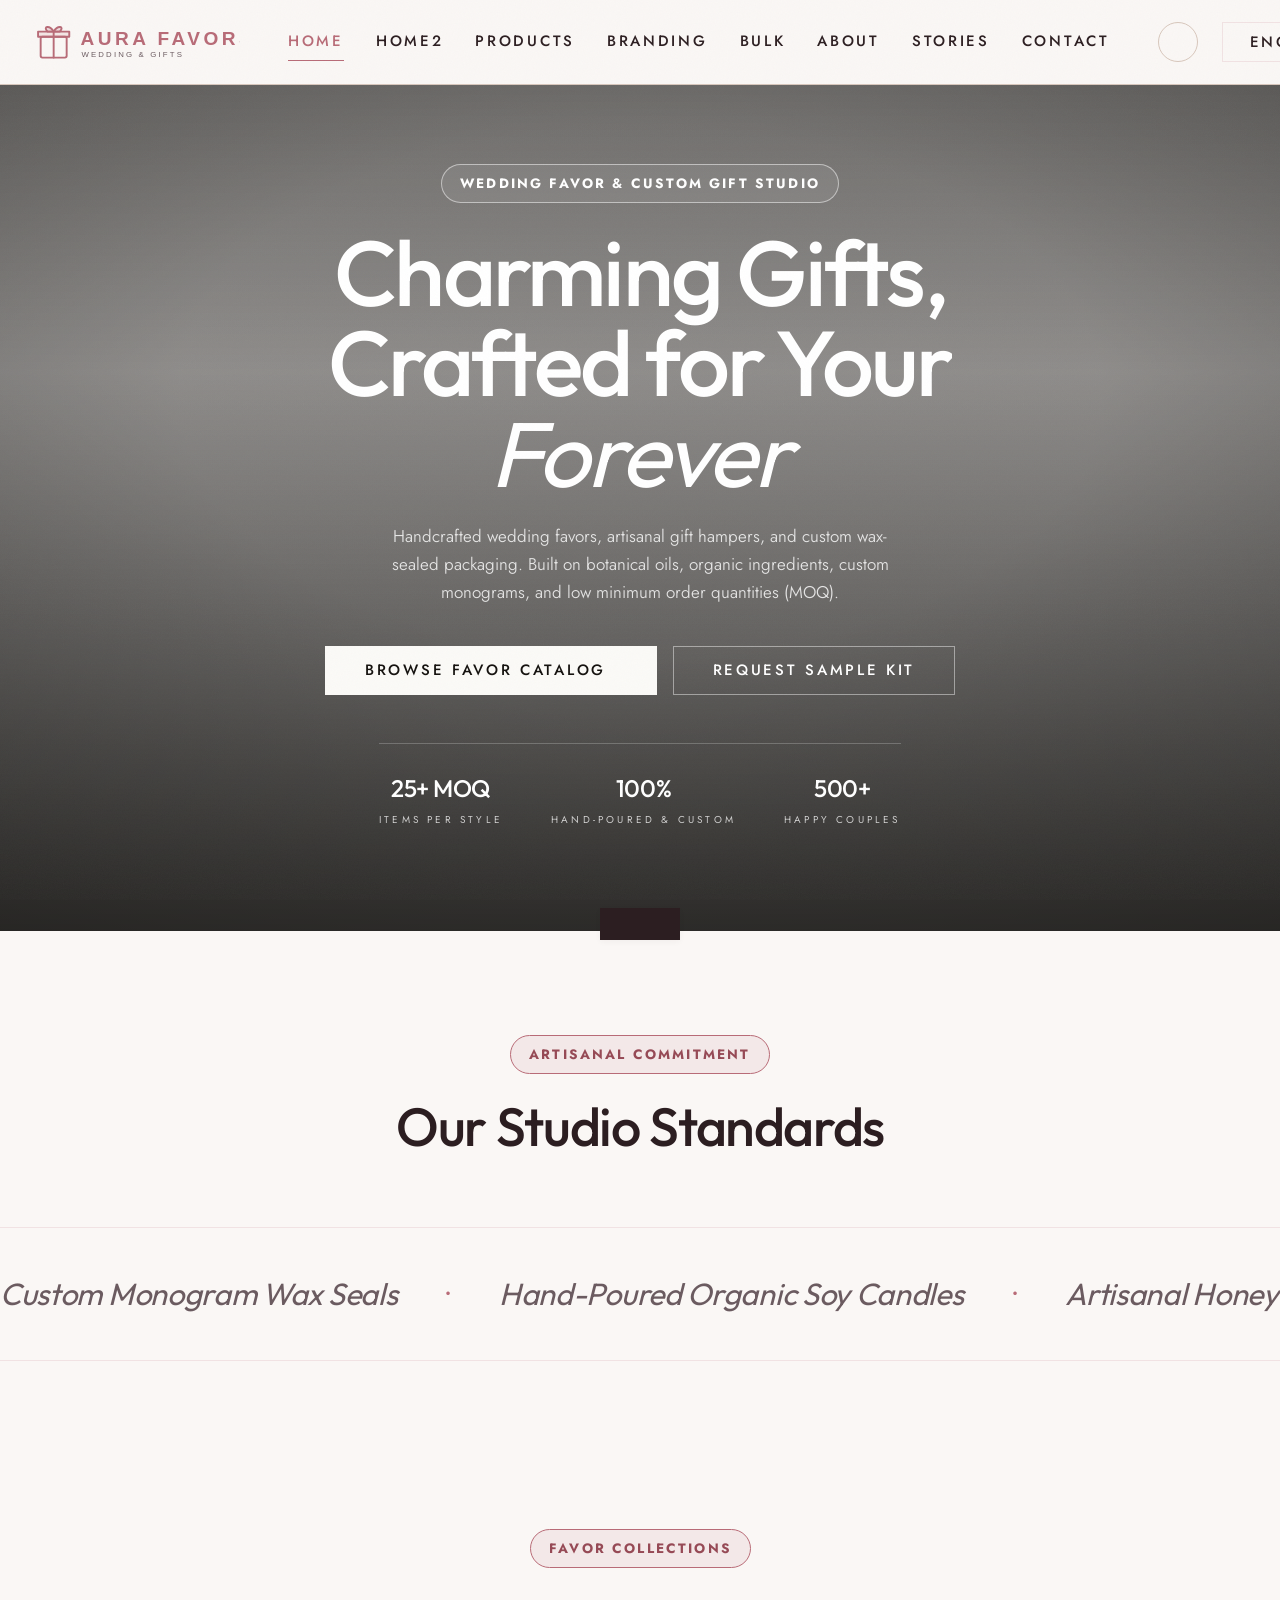
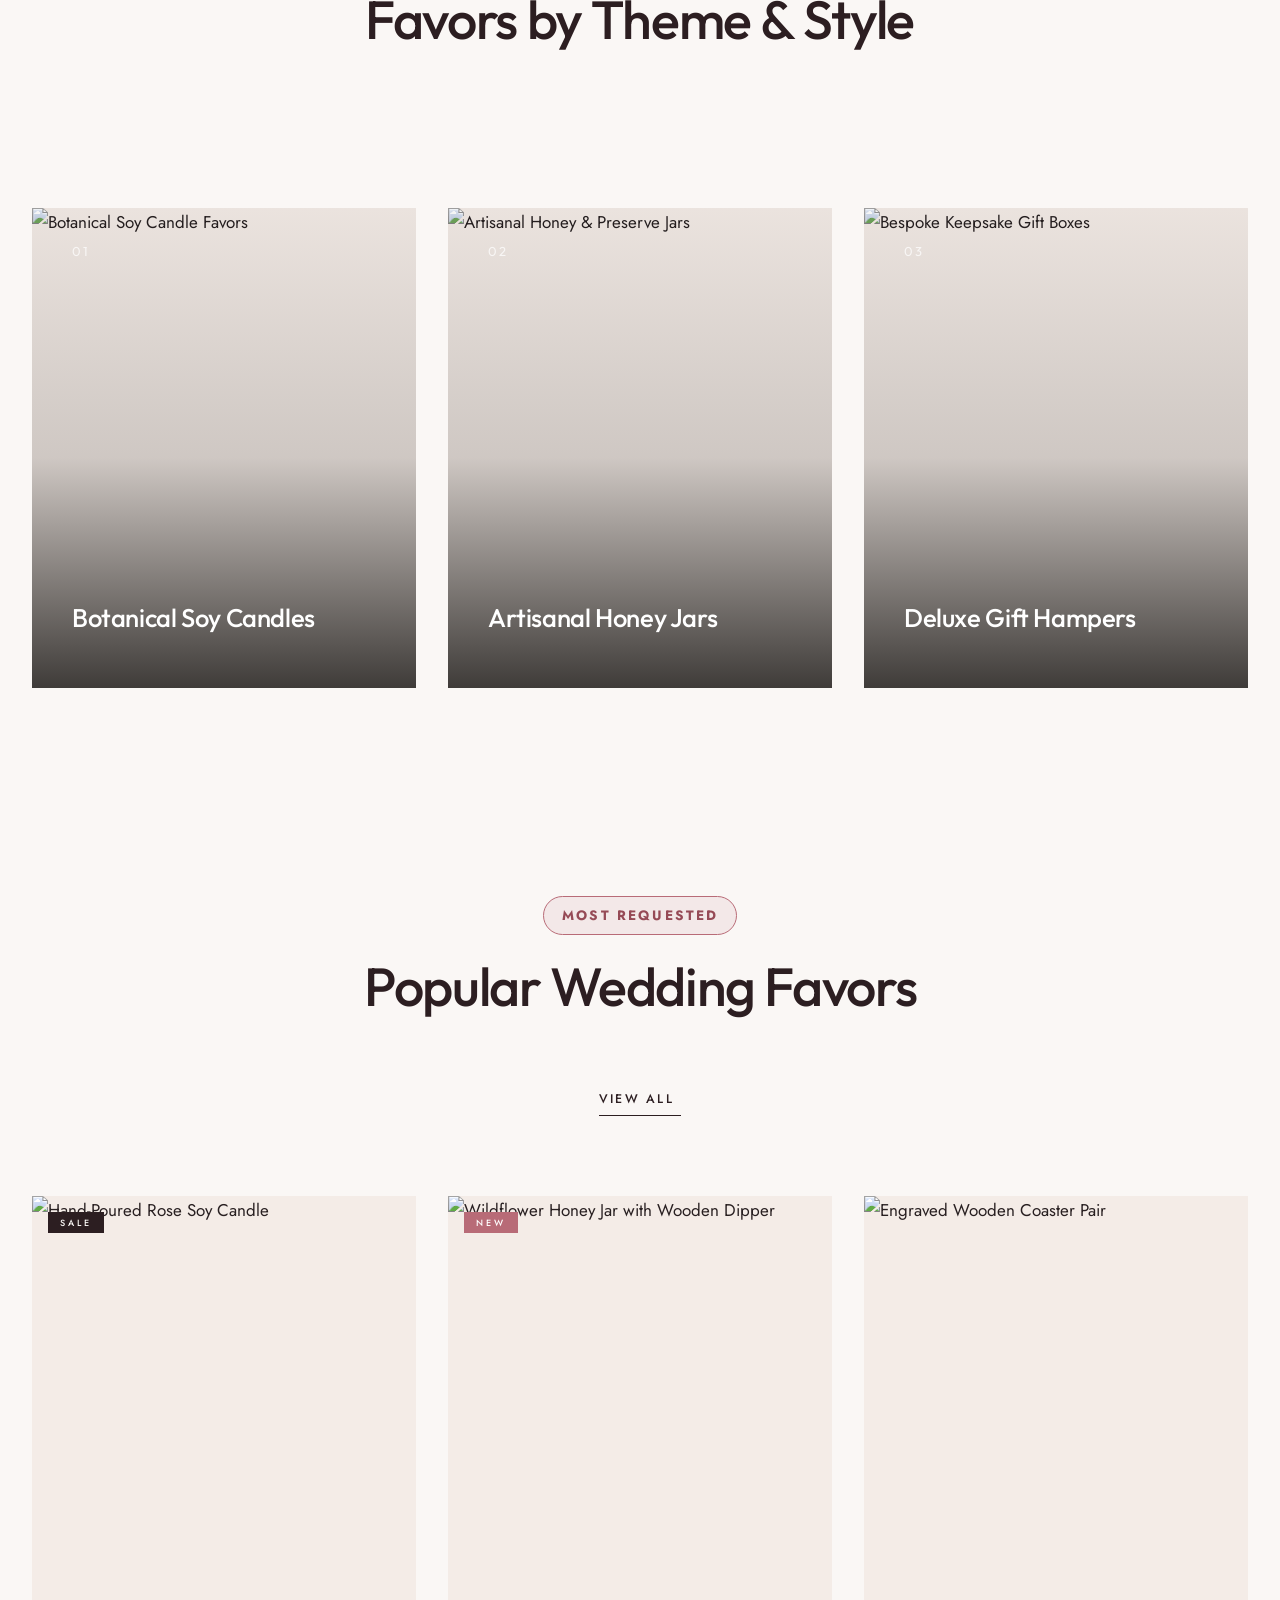
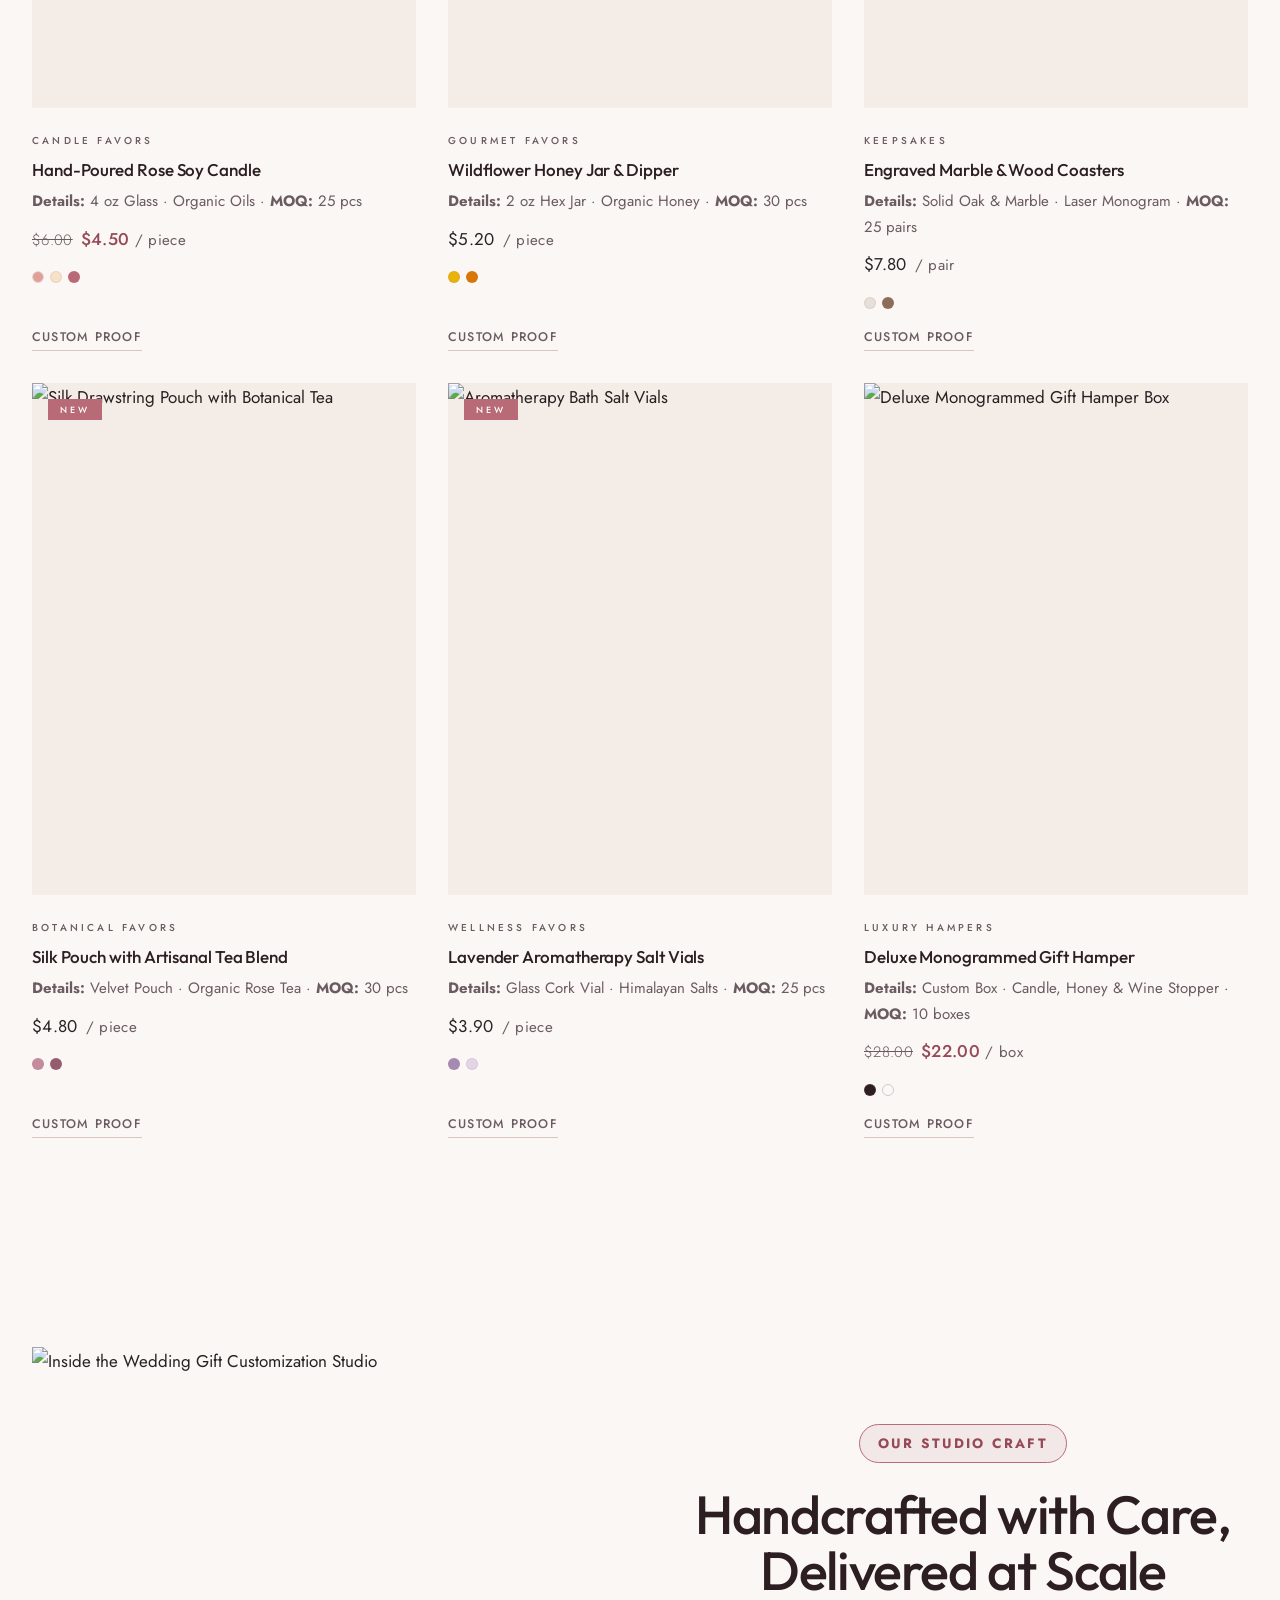
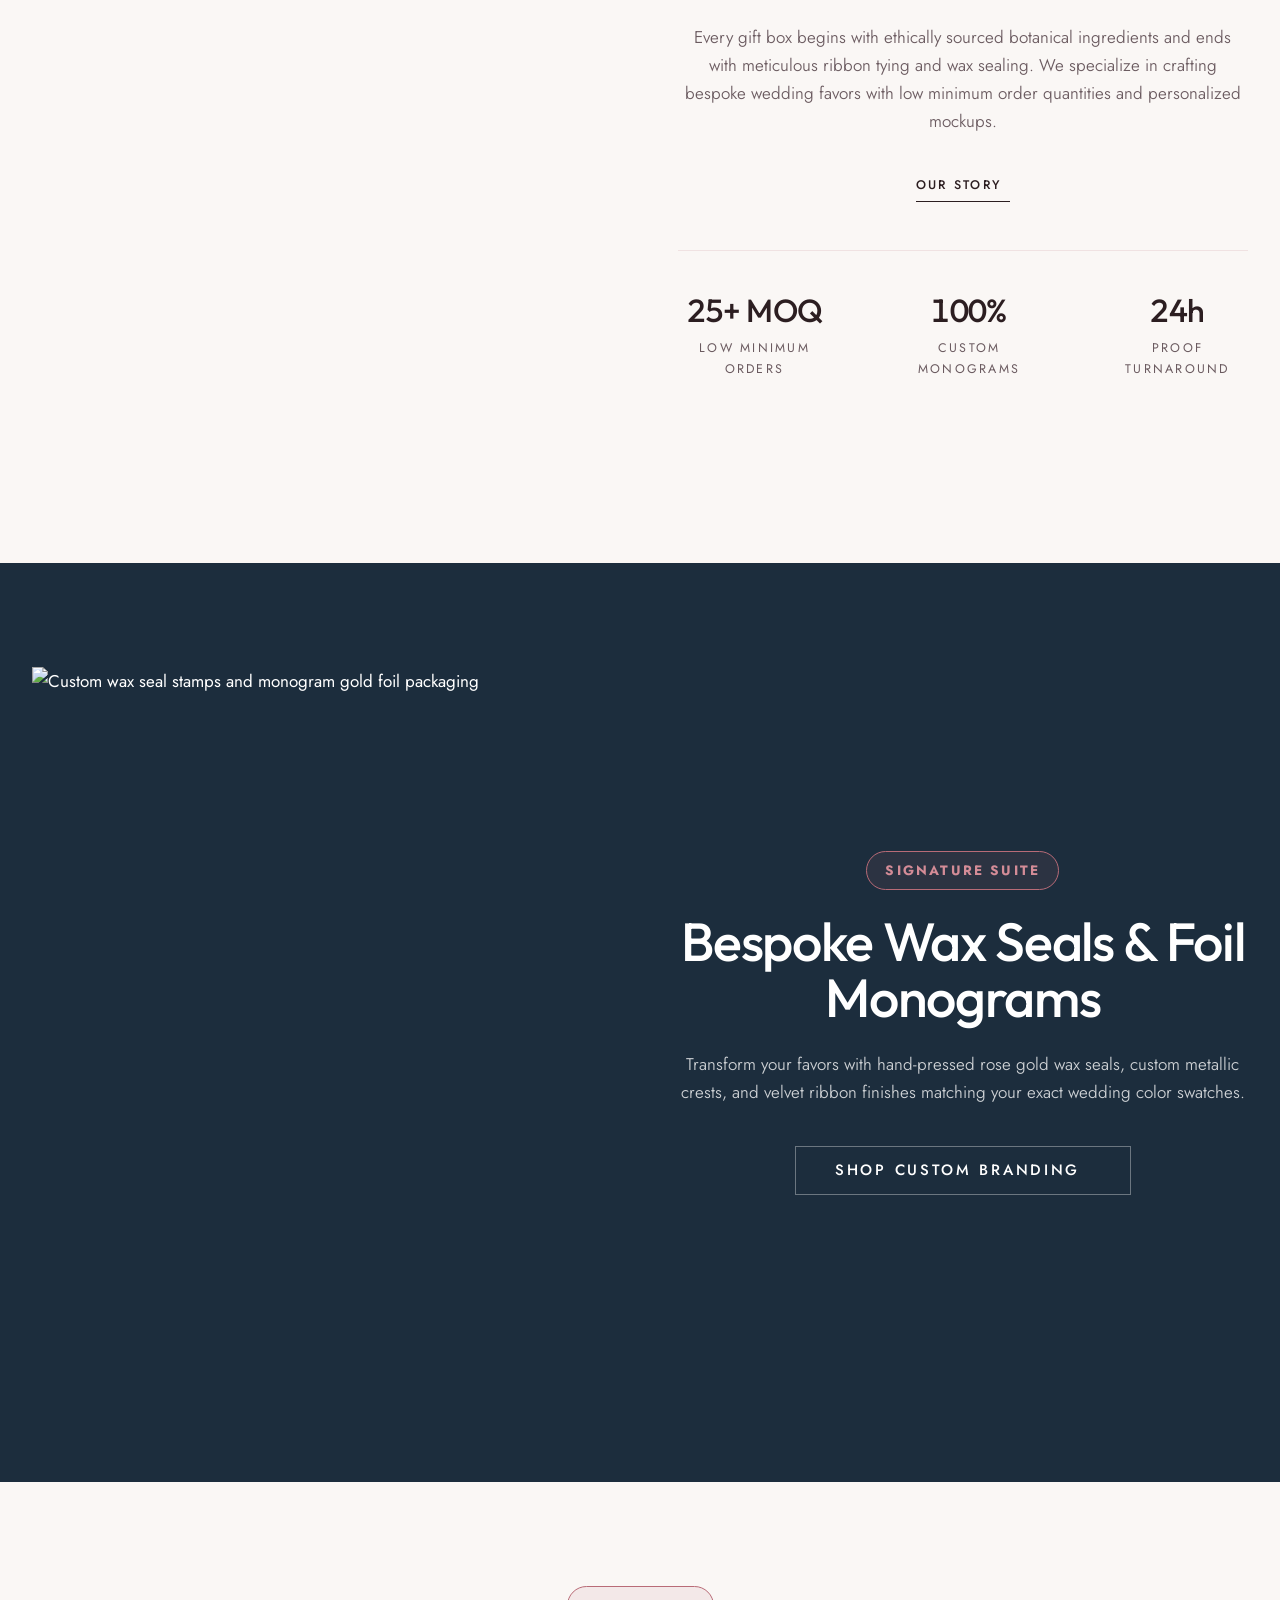
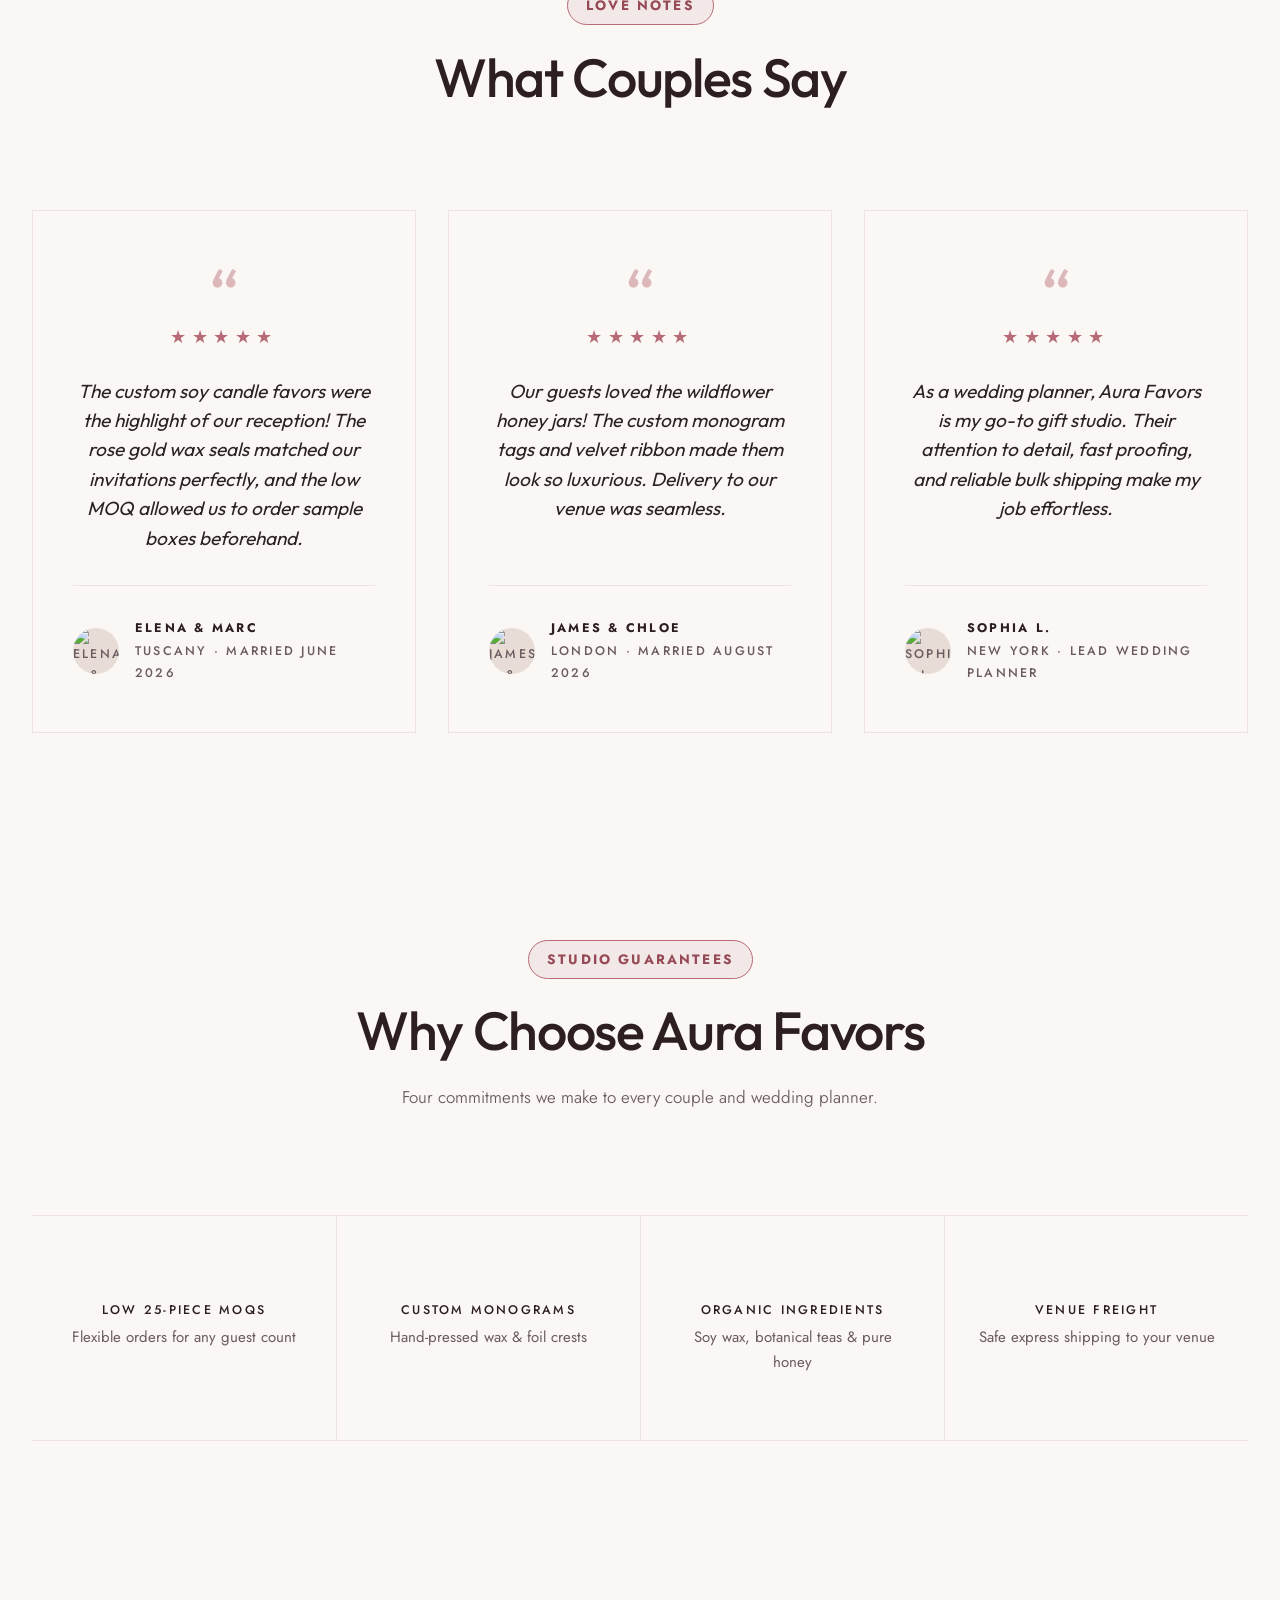
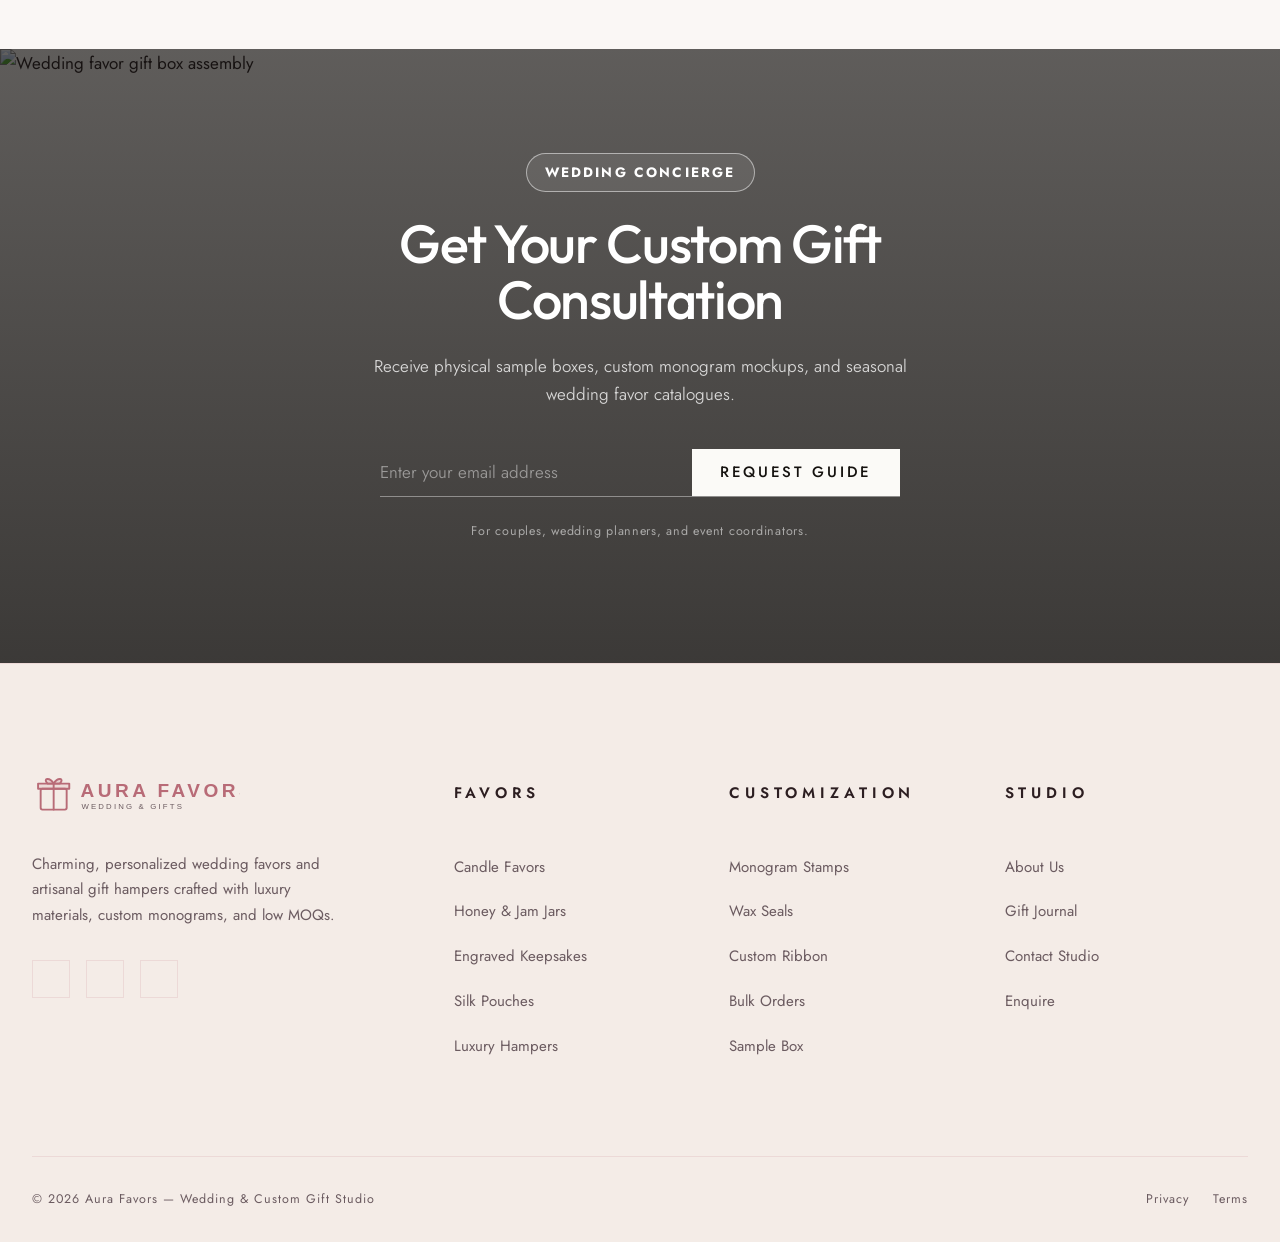
==== index.html @ aeb07875 "Initial commit - Wedding Favor & Custom Gift Company website" ====
<!DOCTYPE html>
<html lang="en" data-theme="light" dir="ltr">

<head>
  <meta charset="UTF-8">
  <meta name="viewport" content="width=device-width, initial-scale=1.0">
  <title>Aura Favors | Wedding Favors &amp; Custom Gift Company</title>
  <meta name="description"
    content="Aura Favors is a premier wedding favor &amp; custom gift company. Discover handcrafted soy candles, artisanal honey jars, engraved keepsakes, and luxury gift hampers with custom monograms and low MOQs.">
  <meta name="theme-color" content="#2C1E21">

  <!-- Fonts -->
  <link rel="icon" href="assets/images/favicon.svg" type="image/svg+xml">
  <link rel="preconnect" href="https://fonts.googleapis.com">
  <link rel="preconnect" href="https://fonts.gstatic.com" crossorigin>

  <!-- CSS -->
  <link rel="stylesheet" href="assets/css/style.css">
  <link rel="stylesheet" href="assets/css/rtl.css">

  <!-- Icons (Phosphor) -->
  <script src="https://unpkg.com/@phosphor-icons/web"></script>

  <!-- JSON-LD -->
  <script type="application/ld+json">
  {
    "@context": "https://schema.org",
    "@type": "Organization",
    "name": "Aura Favors",
    "url": "https://aurafavors.example",
    "description": "Charming, personalized wedding favors & custom gift studio.",
    "telephone": "+1-800-555-0199"
  }
  </script>
</head>


  

  <!-- Drawer Overlay -->
  <div class="drawer-overlay"></div>

  <!-- Mobile Drawer -->
  <aside class="drawer" aria-label="Mobile navigation">
    <div class="drawer-header">
      <a href="index.html" class="logo"><img src="assets/images/aura-logo.svg" alt="Aura Favors"></a>
      <button class="drawer-close" aria-label="Close menu"><i class="ph ph-x"></i></button>
    </div>
    <nav class="drawer-links">
      <a href="index.html" class="active">Home</a>
      <a href="home2.html">Home2</a>
      <a href="shop.html">Products</a>
      <a href="branding.html">Branding</a>
      <a href="bulk.html">Bulk</a>
      <a href="about.html">About</a>
      <a href="blog.html">Stories</a>
      <a href="contact.html">Contact</a>
    </nav>
    <div class="drawer-actions">
      <div class="drawer-utility">
        <button class="rtl-toggle" aria-label="Toggle text direction"></button>
        <button class="theme-toggle" aria-label="Toggle theme"><i class="ph ph-moon"></i></button>
        <span class="drawer-meta">Appearance &amp; Direction</span>
      </div>
      <a href="enquire.html" class="btn btn-primary btn-full" style="margin-top: var(--space-3); justify-content: center;">Enquire</a>
      <p class="drawer-meta">Studio Care — +1 800 555 0199</p>
    </div>
  </aside>

  <!-- Navbar -->
  <header class="navbar">
    <div class="container">
      <a href="index.html" class="logo"><img src="assets/images/aura-logo.svg" alt="Aura Favors"></a>
      <nav class="nav-links" aria-label="Primary">
        <a href="index.html" class="active">Home</a>
        <a href="home2.html">Home2</a>
        <a href="shop.html">Products</a>
        <a href="branding.html">Branding</a>
        <a href="bulk.html">Bulk</a>
        <a href="about.html">About</a>
        <a href="blog.html">Stories</a>
        <a href="contact.html">Contact</a>
      </nav>
      <div class="nav-actions">
        <button class="rtl-toggle" aria-label="Toggle text direction"></button>
        <a href="enquire.html" class="btn btn-sm btn-outline desk-only">Enquire</a>
        <button class="theme-toggle" aria-label="Toggle dark mode"><i class="ph ph-moon"></i></button>
        <button class="hamburger" aria-label="Open menu"><i class="ph ph-list"></i></button>
      </div>
    </div>
  </header>

  <main>

    <!-- ==================== HERO ==================== -->
    <section class="hero light-text">
      <div class="hero-overlay"></div>

      <div class="hero-content centered">
        <div class="hero-inner">
          <span class="eyebrow centered" data-reveal>Wedding Favor &amp; Custom Gift Studio</span>

          <h1 class="display reveal-lines">
            <span class="line"><span style="--line:0">Charming Gifts,</span></span>
            <span class="line"><span style="--line:1">Crafted for Your</span></span>
            <span class="line"><span style="--line:2"><em class="italic-accent">Forever</em></span></span>
          </h1>

          <p class="subtext hero-lede" data-reveal style="--reveal-delay:3">
            Handcrafted wedding favors, artisanal gift hampers, and custom wax-sealed packaging. Built on botanical
            oils, organic ingredients, custom monograms, and low minimum order quantities (MOQ).
          </p>

          <div class="hero-actions" data-reveal="fade">
            <a href="shop.html" class="btn btn-light">Browse Favor Catalog <i class=""></i></a>
            <a href="enquire.html" class="btn btn-ghost-light">Request Sample Kit</a>
          </div>

          <div class="hero-meta" data-reveal="fade">
            <div><strong>25+ MOQ</strong><span>Items Per Style</span></div>
            <div><strong>100%</strong><span>Hand-Poured &amp; Custom</span></div>
            <div><strong>500+</strong><span>Happy Couples</span></div>
          </div>
        </div>
      </div>

      <div class="hero-media">
        <picture>
          <source media="(max-width: 368px)"
            srcset="https://images.unsplash.com/photo-1519741497674-611481863552?auto=format&fit=crop&w=740&q=80">
          <img src="https://images.unsplash.com/photo-1519741497674-611481863552?auto=format&fit=crop&w=1600&q=80"
            alt="Handcrafted Wedding Favors &amp; Custom Gift Packaging Studio" fetchpriority="high">
        </picture>
      </div>

    </section>

    <!-- ==================== THE PROMISE ==================== -->
    <section id="promise" style="padding-bottom:var(--space-8)">
      <div class="container">
        <div class="section-header centered" style="margin-bottom:var(--space-6)">
          <span class="eyebrow centered" data-reveal>Artisanal Commitment</span>
          <h2 data-reveal style="--reveal-delay:1">Our Studio Standards</h2>
        </div>
      </div>

      <div class="marquee" aria-hidden="true">
        <div class="marquee-track">
          <span>Custom Monogram Wax Seals</span>
          <span>Hand-Poured Organic Soy Candles</span>
          <span>Artisanal Honey &amp; Jam Jars</span>
          <span>Low 25-Piece Minimum Orders (MOQs)</span>
          <span>Worldwide Express Venue Shipping</span>
          <span>Custom Monogram Wax Seals</span>
          <span>Hand-Poured Organic Soy Candles</span>
          <span>Artisanal Honey &amp; Jam Jars</span>
          <span>Low 25-Piece Minimum Orders (MOQs)</span>
          <span>Worldwide Express Venue Shipping</span>
        </div>
      </div>
    </section>

    <!-- ==================== FAVOR COLLECTIONS ==================== -->
    <section class="container" id="edit">
      <div class="section-header centered">
        <span class="eyebrow centered" data-reveal>Favor Collections</span>
        <h2 data-reveal style="--reveal-delay:1">Favors by Theme &amp; Style</h2>
        <p class="subtext" data-reveal style="--reveal-delay:2">Curated favor ensembles designed to match classic,
          rustic, bohemian, and modern wedding aesthetics.</p>
      </div>

      <div class="grid grid-3">

        <a href="shop.html?theme=classic" class="tile" data-reveal>
          <span class="tile-index">01</span>
          <div class="tile-img">
            <img src="https://images.unsplash.com/photo-1603006905003-be475563bc59?auto=format&fit=crop&w=800&q=80"
              alt="Botanical Soy Candle Favors" loading="lazy">
          </div>
          <div class="tile-body">
            <h3>Botanical Soy Candles</h3>
            <span class="tile-cta">View Products <i class="ph ph-arrow-up-right"></i></span>
          </div>
        </a>

        <a href="shop.html?theme=rustic" class="tile" data-reveal style="--reveal-delay:1">
          <span class="tile-index">02</span>
          <div class="tile-img">
            <img src="https://images.unsplash.com/photo-1587049352847-4a222e784d38?auto=format&fit=crop&w=800&q=80"
              alt="Artisanal Honey &amp; Preserve Jars" loading="lazy">
          </div>
          <div class="tile-body">
            <h3>Artisanal Honey Jars</h3>
            <span class="tile-cta">View Products <i class="ph ph-arrow-up-right"></i></span>
          </div>
        </a>

        <a href="shop.html?theme=luxe" class="tile" data-reveal style="--reveal-delay:2">
          <span class="tile-index">03</span>
          <div class="tile-img">
            <img src="https://images.unsplash.com/photo-1513519245088-0e12902e5a38?auto=format&fit=crop&w=800&q=80"
              alt="Bespoke Keepsake Gift Boxes" loading="lazy">
          </div>
          <div class="tile-body">
            <h3>Deluxe Gift Hampers</h3>
            <span class="tile-cta">View Products <i class="ph ph-arrow-up-right"></i></span>
          </div>
        </a>

      </div>
    </section>

    <!-- ==================== NEW ARRIVALS ==================== -->
    <section class="container" id="new">
      <div class="section-header centered">
        <span class="eyebrow centered" data-reveal>Most Requested</span>
        <h2 data-reveal style="--reveal-delay:1">Popular Wedding Favors</h2>
        <p class="subtext" data-reveal style="--reveal-delay:2">Handcrafted keepsakes loved by couples and wedding
          guests alike.</p>
        <div data-reveal style="--reveal-delay:3; margin-top: var(--space-2);">
          <a href="shop.html" class="link-arrow">View All <i class="ph ph-arrow-right"></i></a>
        </div>
      </div>

      <div class="grid grid-4 product-grid" id="arrivals-grid">

        <article class="card product-card" data-reveal>
          <div class="card-media">
            <a href="shop.html" class="card-img-wrapper">
              <img src="https://images.unsplash.com/photo-1603006905003-be475563bc59?auto=format&fit=crop&w=600&q=80"
                alt="Hand-Poured Rose Soy Candle" loading="lazy">
            </a>
            <span class="product-badge sale">Sale</span>
            <button class="wishlist" aria-label="Save Rose Soy Candle"><i class="ph ph-heart"></i></button>
            <div class="quick-add"><button class="quick-add-btn">Add to Order</button></div>
          </div>
          <div class="card-inner">
            <span class="product-category">Candle Favors</span>
            <a href="shop.html">
              <h3 class="product-title">Hand-Poured Rose Soy Candle</h3>
            </a>
            <p class="product-meta"
              style="font-size: var(--text-small); color: var(--color-text-muted); margin-bottom: var(--space-1);">
              <strong>Details:</strong> 4 oz Glass &middot; Organic Oils &middot; <strong>MOQ:</strong> 25 pcs</p>
            <div class="price"><span class="price-original">$6.00</span> <span class="price-sale">$4.50 <span
                  style="font-size: var(--text-small); font-weight: normal; color: var(--color-text-muted);">/
                  piece</span></span></div>
            <div class="product-swatches" aria-hidden="true">
              <span class="swatch" style="background:#E29F95; border: 1px solid #ddd;"></span>
              <span class="swatch" style="background:#F5E2C8"></span>
              <span class="swatch" style="background:#B86B77"></span>
            </div>
            <div class="product-actions">
              <a href="enquire.html" class="size-guide-btn">Custom Proof</a>
            </div>
          </div>
        </article>

        <article class="card product-card" data-reveal style="--reveal-delay:1">
          <div class="card-media">
            <a href="shop.html" class="card-img-wrapper">
              <img src="https://images.unsplash.com/photo-1587049352847-4a222e784d38?auto=format&fit=crop&w=600&q=80"
                alt="Wildflower Honey Jar with Wooden Dipper" loading="lazy">
            </a>
            <span class="product-badge new">New</span>
            <button class="wishlist" aria-label="Save Wildflower Honey Jar"><i class="ph ph-heart"></i></button>
            <div class="quick-add"><button class="quick-add-btn">Add to Order</button></div>
          </div>
          <div class="card-inner">
            <span class="product-category">Gourmet Favors</span>
            <a href="shop.html">
              <h3 class="product-title">Wildflower Honey Jar &amp; Dipper</h3>
            </a>
            <p class="product-meta"
              style="font-size: var(--text-small); color: var(--color-text-muted); margin-bottom: var(--space-1);">
              <strong>Details:</strong> 2 oz Hex Jar &middot; Organic Honey &middot; <strong>MOQ:</strong> 30 pcs</p>
            <div class="price">$5.20 <span
                style="font-size: var(--text-small); font-weight: normal; color: var(--color-text-muted);">/
                piece</span></div>
            <div class="product-swatches" aria-hidden="true">
              <span class="swatch" style="background:#EAB308"></span>
              <span class="swatch" style="background:#D97706"></span>
            </div>
            <div class="product-actions">
              <a href="enquire.html" class="size-guide-btn">Custom Proof</a>
            </div>
          </div>
        </article>

        <article class="card product-card" data-reveal style="--reveal-delay:2">
          <div class="card-media">
            <a href="shop.html" class="card-img-wrapper">
              <img src="https://images.unsplash.com/photo-1513519245088-0e12902e5a38?auto=format&fit=crop&w=600&q=80"
                alt="Engraved Wooden Coaster Pair" loading="lazy">
            </a>
            <button class="wishlist" aria-label="Save Engraved Coaster Pair"><i class="ph ph-heart"></i></button>
            <div class="quick-add"><button class="quick-add-btn">Add to Order</button></div>
          </div>
          <div class="card-inner">
            <span class="product-category">Keepsakes</span>
            <a href="shop.html">
              <h3 class="product-title">Engraved Marble &amp; Wood Coasters</h3>
            </a>
            <p class="product-meta"
              style="font-size: var(--text-small); color: var(--color-text-muted); margin-bottom: var(--space-1);">
              <strong>Details:</strong> Solid Oak &amp; Marble &middot; Laser Monogram &middot; <strong>MOQ:</strong> 25
              pairs</p>
            <div class="price">$7.80 <span
                style="font-size: var(--text-small); font-weight: normal; color: var(--color-text-muted);">/ pair</span>
            </div>
            <div class="product-swatches" aria-hidden="true">
              <span class="swatch" style="background:#E5E0D8"></span>
              <span class="swatch" style="background:#8C6D58"></span>
            </div>
            <div class="product-actions">
              <a href="enquire.html" class="size-guide-btn">Custom Proof</a>
            </div>
          </div>
        </article>

        <article class="card product-card" data-reveal style="--reveal-delay:3">
          <div class="card-media">
            <a href="shop.html" class="card-img-wrapper">
              <img src="https://images.unsplash.com/photo-1549465220-1a8b9238cd48?auto=format&fit=crop&w=600&q=80"
                alt="Silk Drawstring Pouch with Botanical Tea" loading="lazy">
            </a>
            <span class="product-badge new">New</span>
            <button class="wishlist" aria-label="Save Silk Tea Pouch"><i class="ph ph-heart"></i></button>
            <div class="quick-add"><button class="quick-add-btn">Add to Order</button></div>
          </div>
          <div class="card-inner">
            <span class="product-category">Botanical Favors</span>
            <a href="shop.html">
              <h3 class="product-title">Silk Pouch with Artisanal Tea Blend</h3>
            </a>
            <p class="product-meta"
              style="font-size: var(--text-small); color: var(--color-text-muted); margin-bottom: var(--space-1);">
              <strong>Details:</strong> Velvet Pouch &middot; Organic Rose Tea &middot; <strong>MOQ:</strong> 30 pcs</p>
            <div class="price">$4.80 <span
                style="font-size: var(--text-small); font-weight: normal; color: var(--color-text-muted);">/
                piece</span></div>
            <div class="product-swatches" aria-hidden="true">
              <span class="swatch" style="background:#C48B9F"></span>
              <span class="swatch" style="background:#945D6E"></span>
            </div>
            <div class="product-actions">
              <a href="enquire.html" class="size-guide-btn">Custom Proof</a>
            </div>
          </div>
        </article>

        <article class="card product-card" data-reveal style="--reveal-delay:4">
          <div class="card-media">
            <a href="shop.html" class="card-img-wrapper">
              <img src="https://images.unsplash.com/photo-1511285560929-80b456fea0bc?auto=format&fit=crop&w=600&q=80"
                alt="Aromatherapy Bath Salt Vials" loading="lazy">
            </a>
            <span class="product-badge new">New</span>
            <button class="wishlist" aria-label="Save Bath Salt Vials"><i class="ph ph-heart"></i></button>
            <div class="quick-add"><button class="quick-add-btn">Add to Order</button></div>
          </div>
          <div class="card-inner">
            <span class="product-category">Wellness Favors</span>
            <a href="shop.html">
              <h3 class="product-title">Lavender Aromatherapy Salt Vials</h3>
            </a>
            <p class="product-meta"
              style="font-size: var(--text-small); color: var(--color-text-muted); margin-bottom: var(--space-1);">
              <strong>Details:</strong> Glass Cork Vial &middot; Himalayan Salts &middot; <strong>MOQ:</strong> 25 pcs
            </p>
            <div class="price">$3.90 <span
                style="font-size: var(--text-small); font-weight: normal; color: var(--color-text-muted);">/
                piece</span></div>
            <div class="product-swatches" aria-hidden="true">
              <span class="swatch" style="background:#A58BB4"></span>
              <span class="swatch" style="background:#E2D5E7"></span>
            </div>
            <div class="product-actions">
              <a href="enquire.html" class="size-guide-btn">Custom Proof</a>
            </div>
          </div>
        </article>

        <article class="card product-card" data-reveal style="--reveal-delay:5">
          <div class="card-media">
            <a href="shop.html" class="card-img-wrapper">
              <img src="https://images.unsplash.com/photo-1549465220-1a8b9238cd48?auto=format&fit=crop&w=600&q=80"
                alt="Deluxe Monogrammed Gift Hamper Box" loading="lazy">
            </a>
            <button class="wishlist" aria-label="Save Monogrammed Gift Hamper"><i class="ph ph-heart"></i></button>
            <div class="quick-add"><button class="quick-add-btn">Add to Order</button></div>
          </div>
          <div class="card-inner">
            <span class="product-category">Luxury Hampers</span>
            <a href="shop.html">
              <h3 class="product-title">Deluxe Monogrammed Gift Hamper</h3>
            </a>
            <p class="product-meta"
              style="font-size: var(--text-small); color: var(--color-text-muted); margin-bottom: var(--space-1);">
              <strong>Details:</strong> Custom Box &middot; Candle, Honey &amp; Wine Stopper &middot;
              <strong>MOQ:</strong> 10 boxes</p>
            <div class="price"><span class="price-original">$28.00</span> <span class="price-sale">$22.00 <span
                  style="font-size: var(--text-small); font-weight: normal; color: var(--color-text-muted);">/
                  box</span></span></div>
            <div class="product-swatches" aria-hidden="true">
              <span class="swatch" style="background:#2C1E21"></span>
              <span class="swatch" style="background:#FAF7F5; border:1px solid #ccc;"></span>
            </div>
            <div class="product-actions">
              <a href="enquire.html" class="size-guide-btn">Custom Proof</a>
            </div>
          </div>
        </article>

      </div>
    </section>

    <!-- ==================== ATELIER / CRAFT ==================== -->
    <section class="container" id="craft">
      <div class="split" id="craft-split">
        <div class="split-media" data-reveal>
          <img src="https://images.unsplash.com/photo-1513519245088-0e12902e5a38?auto=format&fit=crop&w=1000&q=80"
            alt="Inside the Wedding Gift Customization Studio" loading="lazy">
        </div>
        <div class="split-body centered" data-reveal style="--reveal-delay:1">
          <span class="eyebrow centered">Our Studio Craft</span>
          <h2>Handcrafted with Care,<br>Delivered at Scale</h2>
          <p class="subtext">
            Every gift box begins with ethically sourced botanical ingredients and ends with meticulous ribbon tying and
            wax sealing.
            We specialize in crafting bespoke wedding favors with low minimum order quantities and personalized mockups.
          </p>
          <a href="about.html" class="link-arrow">Our Story <i class="ph ph-arrow-right"></i></a>

          <div class="stat-line">
            <div><strong>25+ MOQ</strong><span>Low Minimum Orders</span></div>
            <div><strong>100%</strong><span>Custom Monograms</span></div>
            <div><strong>24h</strong><span>Proof Turnaround</span></div>
          </div>
        </div>
      </div>
    </section>

    <!-- ==================== CUSTOM BRANDING (DARK BAND) ==================== -->
    <section class="band-dark" id="evening">
      <div class="container split" id="evening-split">
        <div class="split-media" data-reveal>
          <img src="https://images.unsplash.com/photo-1549465220-1a8b9238cd48?auto=format&fit=crop&w=1000&q=80"
            alt="Custom wax seal stamps and monogram gold foil packaging" loading="lazy">
        </div>
        <div class="split-body centered" data-reveal style="--reveal-delay:1">
          <span class="eyebrow centered">Signature Suite</span>
          <h2>Bespoke Wax Seals &amp; Foil Monograms</h2>
          <p class="subtext">
            Transform your favors with hand-pressed rose gold wax seals, custom metallic crests, and velvet ribbon
            finishes matching your exact wedding color swatches.
          </p>
          <a href="branding.html" class="btn btn-outline">Shop Custom Branding <i class="ph ph-arrow-right"></i></a>
        </div>
      </div>
    </section>

    <!-- ==================== TESTIMONIALS ==================== -->
    <section class="container" id="testimonials">
      <div class="section-header centered">
        <span class="eyebrow centered" data-reveal>Love Notes</span>
        <h2 data-reveal style="--reveal-delay:1">What Couples Say</h2>
      </div>

      <div class="grid grid-3" id="testimonials-grid">
        <figure class="quote-card" data-reveal>
          <div class="quote-mark" aria-hidden="true">&ldquo;</div>
          <div class="quote-stars" aria-label="5 out of 5 stars">★★★★★</div>
          <blockquote>The custom soy candle favors were the highlight of our reception! The rose gold wax seals matched
            our invitations perfectly, and the low MOQ allowed us to order sample boxes beforehand.</blockquote>
          <figcaption class="quote-author">
            <img class="quote-avatar"
              src="https://images.unsplash.com/photo-1534528741775-53994a69daeb?auto=format&fit=crop&w=200&q=80"
              alt="Elena &amp; Marc" loading="lazy">
            <span><strong>Elena &amp; Marc</strong>Tuscany · Married June 2026</span>
          </figcaption>
        </figure>

        <figure class="quote-card" data-reveal style="--reveal-delay:1">
          <div class="quote-mark" aria-hidden="true">&ldquo;</div>
          <div class="quote-stars" aria-label="5 out of 5 stars">★★★★★</div>
          <blockquote>Our guests loved the wildflower honey jars! The custom monogram tags and velvet ribbon made them
            look so luxurious. Delivery to our venue was seamless.</blockquote>
          <figcaption class="quote-author">
            <img class="quote-avatar"
              src="https://images.unsplash.com/photo-1507003211169-0a1dd7228f2d?auto=format&fit=crop&w=200&q=80"
              alt="James &amp; Chloe" loading="lazy">
            <span><strong>James &amp; Chloe</strong>London · Married August 2026</span>
          </figcaption>
        </figure>

        <figure class="quote-card" data-reveal style="--reveal-delay:2">
          <div class="quote-mark" aria-hidden="true">&ldquo;</div>
          <div class="quote-stars" aria-label="5 out of 5 stars">★★★★★</div>
          <blockquote>As a wedding planner, Aura Favors is my go-to gift studio. Their attention to detail, fast
            proofing, and reliable bulk shipping make my job effortless.</blockquote>
          <figcaption class="quote-author">
            <img class="quote-avatar"
              src="https://images.unsplash.com/photo-1573496359142-b8d87734a5a2?auto=format&fit=crop&w=200&q=80"
              alt="Sophia L." loading="lazy">
            <span><strong>Sophia L.</strong>New York · Lead Wedding Planner</span>
          </figcaption>
        </figure>
      </div>
    </section>

    <!-- ==================== SERVICES ==================== -->
    <section class="container" id="services">
      <div class="section-header centered">
        <span class="eyebrow centered" data-reveal>Studio Guarantees</span>
        <h2 data-reveal style="--reveal-delay:1">Why Choose Aura Favors</h2>
        <p class="subtext" data-reveal style="--reveal-delay:2">Four commitments we make to every couple and wedding
          planner.
        </p>
      </div>
      <div class="feature-row" data-reveal="fade">
        <div class="feature-item">
          <i class="ph ph-sliders"></i>
          <h4>Low 25-Piece MOQs</h4>
          <p>Flexible orders for any guest count</p>
        </div>
        <div class="feature-item">
          <i class="ph ph-seal"></i>
          <h4>Custom Monograms</h4>
          <p>Hand-pressed wax &amp; foil crests</p>
        </div>
        <div class="feature-item">
          <i class="ph ph-leaf"></i>
          <h4>Organic Ingredients</h4>
          <p>Soy wax, botanical teas &amp; pure honey</p>
        </div>
        <div class="feature-item">
          <i class="ph ph-globe"></i>
          <h4>Venue Freight</h4>
          <p>Safe express shipping to your venue</p>
        </div>
      </div>
    </section>

    <!-- ==================== NEWSLETTER ==================== -->
    <section class="newsletter">
      <div class="newsletter-media">
        <img src="https://images.unsplash.com/photo-1519741497674-611481863552?auto=format&fit=crop&w=1600&q=80"
          alt="Wedding favor gift box assembly" loading="lazy">
      </div>
      <div class="container">
        <div class="newsletter-inner centered" data-reveal>
          <span class="eyebrow centered">Wedding Concierge</span>
          <h2>Get Your Custom Gift Consultation</h2>
          <p class="subtext">Receive physical sample boxes, custom monogram mockups, and seasonal wedding favor
            catalogues.</p>
          <form class="newsletter-form"
            onsubmit="event.preventDefault(); window.Aura &amp;&amp; window.Aura.toast('Subscribed! Check your email for our favor guide.', 'ph-check-circle'); this.reset();">
            <input type="email" class="form-control" placeholder="Enter your email address" aria-label="Email address"
              required>
            <button type="submit" class="btn btn-light">Request Guide</button>
          </form>
          <p class="newsletter-note">For couples, wedding planners, and event coordinators.</p>
        </div>
      </div>
    </section>

  </main>

  <!-- ==================== FOOTER ==================== -->
  <footer class="footer">
    <div class="container">
      <div class="footer-grid">
        <div class="footer-col">
          <a href="index.html" class="logo"><img src="assets/images/aura-logo.svg" alt="Aura Favors"></a>
          <p class="footer-about">Charming, personalized wedding favors and artisanal gift hampers crafted with luxury
            materials, custom monograms, and low MOQs.</p>
          <div class="footer-social">
            <a href="#" aria-label="Instagram"><i class="ph ph-instagram-logo"></i></a>
            <a href="#" aria-label="Pinterest"><i class="ph ph-pinterest-logo"></i></a>
            <a href="#" aria-label="YouTube"><i class="ph ph-youtube-logo"></i></a>
          </div>
        </div>
        <div class="footer-col">
          <h4>Favors</h4>
          <ul class="footer-links">
            <li><a href="shop.html">Candle Favors</a></li>
            <li><a href="shop.html">Honey &amp; Jam Jars</a></li>
            <li><a href="shop.html">Engraved Keepsakes</a></li>
            <li><a href="shop.html">Silk Pouches</a></li>
            <li><a href="shop.html">Luxury Hampers</a></li>
          </ul>
        </div>
        <div class="footer-col">
          <h4>Customization</h4>
          <ul class="footer-links">
            <li><a href="branding.html">Monogram Stamps</a></li>
            <li><a href="branding.html">Wax Seals</a></li>
            <li><a href="branding.html">Custom Ribbon</a></li>
            <li><a href="bulk.html">Bulk Orders</a></li>
            <li><a href="enquire.html">Sample Box</a></li>
          </ul>
        </div>
        <div class="footer-col">
          <h4>Studio</h4>
          <ul class="footer-links">
            <li><a href="about.html">About Us</a></li>
            <li><a href="blog.html">Gift Journal</a></li>
            <li><a href="contact.html">Contact Studio</a></li>
            <li><a href="enquire.html">Enquire</a></li>
          </ul>
        </div>
      </div>
      <div class="footer-bottom">
        <span>&copy; 2026 Aura Favors — Wedding &amp; Custom Gift Studio</span>
        <nav>
          <a href="#">Privacy</a>
          <a href="#">Terms</a>
        </nav>
      </div>
    </div>
  </footer>

  <!-- Customization Modal -->
  <div class="modal-overlay">
    <div class="modal" role="dialog" aria-modal="true" aria-labelledby="modal-title">
      <button class="modal-close" aria-label="Close modal"><i class="ph ph-x"></i></button>
      <div class="modal-body">
        <!-- Injected via shop.js -->
      </div>
    </div>
  </div>

  <!-- Toast & Controls -->
  <div class="toast" role="status" aria-live="polite"><i class="ph ph-check-circle"></i><span></span></div>
  <button class="back-to-top" type="button" aria-label="Back to top"><i class="ph ph-arrow-up"></i></button>

  <script src="assets/js/main.js"></script>
  <script src="assets/js/cart.js"></script>
  <script src="assets/js/shop.js"></script>
</body>

</html>
---- assets/css/style.css ----
@import url('https://fonts.googleapis.com/css2?family=Outfit:wght@300..800&family=Jost:ital,wght@0,300..600;1,300..500&display=swap');

/* ==========================================================================
   AURA — Design Tokens
   ========================================================================== */
:root {
  /* Surfaces & ink — warm neutrals, romantic paper & luxury packaging tones */
  --color-primary: #2C1E21;
  --color-secondary: #FAF7F5;
  --color-surface: #F4ECE7;
  --color-surface-2: #E8DDD6;
  --color-border: #D8C7BC;
  --color-hairline: rgba(184, 107, 119, 0.15);
  --color-text: #2C2224;
  --color-text-muted: #6B5B60;
  --color-ink-inverse: #FFFFFF;

  /* Accent — Rose Gold & Romantic Blush */
  --color-accent: #B86B77;
  --color-accent-soft: #D48C97;
  --color-accent-text: #964A56;
  --color-accent-wash: rgba(184, 107, 119, 0.10);

  --color-error: #A93B33;
  --color-success: #3F6B4A;
  --color-overlay: rgba(44, 30, 33, 0.45);

  /* Typography */
  --font-display: 'Outfit', -apple-system, BlinkMacSystemFont, sans-serif;
  --font-body: 'Jost', 'Outfit', -apple-system, BlinkMacSystemFont, sans-serif;
  --font-heading: var(--font-display); /* legacy alias */

  --text-display: clamp(3rem, 7.2vw, 6.75rem);
  --text-h1: clamp(2.75rem, 6.2vw, 5.75rem);
  --text-h2: clamp(2rem, 4.2vw, 3.5rem);
  --text-h3: clamp(1.5rem, 2.4vw, 2.125rem);
  --text-h4: clamp(1.125rem, 1.4vw, 1.375rem);
  --text-lead: clamp(1.0625rem, 1.25vw, 1.25rem);
  --text-body: 1.0625rem;
  --text-small: 0.9375rem;
  --text-micro: 0.78rem;

  --weight-h1: 500;
  --weight-h2: 500;
  --weight-h3: 500;
  --weight-h4: 500;
  --weight-body: 400;
  --weight-bold: 600;

  --lh-heading: 1.04;
  --lh-body: 1.7;

  --track-display: -0.025em;
  --track-eyebrow: 0.32em;
  --track-label: 0.18em;

  /* Spacing */
  --space-1: 8px;
  --space-2: 16px;
  --space-3: 24px;
  --space-4: 32px;
  --space-5: 40px;
  --space-6: 48px;
  --space-8: 64px;
  --space-10: 80px;
  --space-12: 104px;
  --space-16: 152px;

  /* Structure */
  --radius-main: 0px;
  --nav-h: 84px;
  --nav-h-scrolled: 64px;
  --announce-h: 42px;
  --container-width: 1520px;
  --measure: 62ch;

  --shadow-soft: 0 1px 2px rgba(44, 30, 33, 0.04), 0 12px 32px -12px rgba(44, 30, 33, 0.10);
  --shadow-main: 0 2px 4px rgba(44, 30, 33, 0.03), 0 30px 60px -24px rgba(44, 30, 33, 0.18);
  --shadow-lift: 0 2px 6px rgba(44, 30, 33, 0.04), 0 44px 80px -32px rgba(44, 30, 33, 0.26);

  --ease-out: cubic-bezier(0.22, 1, 0.36, 1);
  --ease-inout: cubic-bezier(0.65, 0, 0.35, 1);
  --transition-smooth: all 0.4s cubic-bezier(0.22, 1, 0.36, 1);
}

[data-theme="dark"] {
  --color-primary: #FAF5F3;
  --color-secondary: #181214;
  --color-surface: #221A1D;
  --color-surface-2: #2E2327;
  --color-border: #44343A;
  --color-hairline: rgba(248, 245, 243, 0.14);
  --color-text: #F5EBE8;
  --color-text-muted: #B8A6AB;
  --color-ink-inverse: #181214;

  --color-accent: #E098A3;
  --color-accent-soft: #EEB5BD;
  --color-accent-text: var(--color-accent);
  --color-accent-wash: rgba(224, 152, 163, 0.15);

  --color-overlay: rgba(0, 0, 0, 0.72);
  --shadow-soft: 0 12px 32px -12px rgba(0, 0, 0, 0.6);
  --shadow-main: 0 30px 60px -24px rgba(0, 0, 0, 0.8);
  --shadow-lift: 0 44px 80px -32px rgba(0, 0, 0, 0.9);
}

[data-theme="dark"] .logo img {
  filter: brightness(0) invert(0.95);
}

/* ==========================================================================
   Base
   ========================================================================== */
*, *::before, *::after { box-sizing: border-box; margin: 0; padding: 0; }

html {
  font-size: 16px;
  scroll-behavior: smooth;
  -webkit-text-size-adjust: 100%;
}

body {
  font-family: var(--font-body);
  font-weight: var(--weight-body);
  font-size: var(--text-body);
  color: var(--color-text);
  background-color: var(--color-secondary);
  line-height: var(--lh-body);
  overflow-x: hidden;
  -webkit-font-smoothing: antialiased;
  -moz-osx-font-smoothing: grayscale;
  font-feature-settings: 'kern' 1, 'liga' 1;
  transition: background-color 0.5s var(--ease-out), color 0.5s var(--ease-out);
}

/* Fine paper grain — the detail that reads as "printed", not "templated" */
body::after {
  content: '';
  position: fixed;
  inset: 0;
  z-index: 9999;
  pointer-events: none;
  opacity: 0.028;
  background-image: url("data:image/svg+xml,%3Csvg xmlns='http://www.w3.org/2000/svg' width='240' height='240'%3E%3Cfilter id='n'%3E%3CfeTurbulence type='fractalNoise' baseFrequency='0.82' numOctaves='4' stitchTiles='stitch'/%3E%3C/filter%3E%3Crect width='100%25' height='100%25' filter='url(%23n)'/%3E%3C/svg%3E");
}
[data-theme="dark"] body::after { opacity: 0.045; }

img { max-width: 100%; height: auto; display: block; }
a { color: inherit; text-decoration: none; transition: color 0.35s var(--ease-out), opacity 0.35s var(--ease-out); }
ul { list-style: none; }
button, input, select, textarea { font-family: inherit; font-size: inherit; border: none; outline: none; background: none; color: inherit; }

::selection { background: var(--color-primary); color: var(--color-secondary); }

:focus-visible {
  outline: 1px solid var(--color-accent);
  outline-offset: 3px;
}

::-webkit-scrollbar { width: 10px; height: 10px; }
::-webkit-scrollbar-track { background: var(--color-surface); }
::-webkit-scrollbar-thumb { background: var(--color-border); }
::-webkit-scrollbar-thumb:hover { background: var(--color-accent); }

/* Horizontal longhands only — a `padding` shorthand here would out-specify
   the `section` element rule and flatten every section's vertical rhythm. */
.container {
  width: 100%;
  max-width: var(--container-width);
  margin: 0 auto;
  padding-left: var(--space-6);
  padding-right: var(--space-6);
}
.container-narrow { max-width: 900px; margin: 0 auto; }

/* ==========================================================================
   Typography
   ========================================================================== */
h1, h2, h3, h4, h5, h6 {
  font-family: var(--font-display);
  font-optical-sizing: auto;
  line-height: var(--lh-heading);
  color: var(--color-primary);
  margin-bottom: var(--space-3);
  letter-spacing: var(--track-display);
  font-weight: 500;
}
h1 { font-size: var(--text-h1); font-weight: var(--weight-h1); }
h2 { font-size: var(--text-h2); font-weight: var(--weight-h2); text-align: center; }
h3 { font-size: var(--text-h3); font-weight: var(--weight-h3); text-align: center; letter-spacing: -0.015em; }
h4 { font-size: var(--text-h4); font-weight: var(--weight-h4); letter-spacing: -0.01em; }
p { margin-bottom: var(--space-2); }

.display {
  font-size: var(--text-display);
  font-weight: 500;
  line-height: 0.98;
  letter-spacing: -0.03em;
}
.italic-accent { font-style: italic; font-weight: 400; }

.subtext {
  text-align: center;
  font-size: var(--text-lead);
  line-height: 1.65;
  color: var(--color-text-muted);
  max-width: 58ch;
  margin: 0 auto var(--space-8) auto;
  font-weight: 350;
}

/* Eyebrow — small caps label with a hairline lead-in */
.eyebrow {
  display: inline-flex;
  align-items: center;
  gap: var(--space-2);
  font-family: var(--font-body);
  font-size: var(--text-micro);
  font-weight: 600; /* Bolder for premium look inside badge */
  letter-spacing: var(--track-eyebrow);
  text-transform: uppercase;
  color: var(--color-accent);
  margin-bottom: var(--space-3);
}
.eyebrow::before {
  content: '';
  width: 32px;
  height: 1px;
  background: currentColor;
  opacity: 0.6;
}
.eyebrow.no-rule::before { display: none; }
.eyebrow.centered {
  justify-content: center;
  font-size: 0.85rem; /* Larger font size for better visibility */
  font-weight: 700; /* Bold weight to stand out */
  color: var(--color-accent-text); /* Contrast-optimized text color */
  border: 1.5px solid var(--color-accent); /* Bolder wrapped border */
  padding: 7px 18px; /* Slightly more padding for badge presence */
  border-radius: 100px;
  background-color: var(--color-accent-wash);
  margin-left: auto;
  margin-right: auto;
  letter-spacing: 0.16em; /* Slightly wider letter-spacing for premium feel */
}
.eyebrow.centered::before,
.eyebrow.centered::after {
  display: none;
}
/* Style overrides for centered eyebrows on dark backgrounds (Hero and Newsletter) */
.hero.light-text .eyebrow.centered,
.newsletter .eyebrow.centered {
  color: #ffffff;
  border-color: rgba(255, 255, 255, 0.5);
  background-color: rgba(255, 255, 255, 0.08);
}

.rule { height: 1px; background: var(--color-border); border: 0; }
.rule-short { width: 56px; height: 1px; background: var(--color-accent); margin: var(--space-3) 0; border: 0; }
.rule-short.centered { margin-left: auto; margin-right: auto; }

/* Prices */
.price {
  font-family: var(--font-body);
  font-size: var(--text-body);
  font-weight: 400;
  letter-spacing: 0.02em;
  display: flex;
  align-items: baseline;
  gap: var(--space-1);
  color: var(--color-text);
}
.price-sale { color: var(--color-accent-text); font-weight: 500; }
.price-original { text-decoration: line-through; color: var(--color-text-muted); font-size: var(--text-small); font-weight: 300; }

/* ==========================================================================
   Buttons & Links
   ========================================================================== */
.btn {
  position: relative;
  display: inline-flex;
  align-items: center;
  justify-content: center;
  gap: 0.7em;
  padding: 1.05em 2.6em;
  font-family: var(--font-body);
  font-size: var(--text-small);
  font-weight: 500;
  line-height: 1;
  text-transform: uppercase;
  letter-spacing: var(--track-label);
  cursor: pointer;
  border-radius: var(--radius-main);
  text-align: center;
  overflow: hidden;
  isolation: isolate;
  border: 1px solid transparent;
  transition: color 0.45s var(--ease-out), border-color 0.45s var(--ease-out), background-color 0.45s var(--ease-out);
}
/* Sweep fill on hover */
.btn::before {
  content: '';
  position: absolute;
  inset: 0;
  z-index: -1;
  transform: translateY(101%);
  transition: transform 0.5s var(--ease-out);
}
.btn:hover::before, .btn:focus-visible::before { transform: translateY(0); }

.btn-primary {
  background-color: var(--color-primary);
  color: var(--color-secondary);
  border-color: var(--color-primary);
}
.btn-primary::before { background-color: var(--color-accent); }
.btn-primary:hover { color: #fff; border-color: var(--color-accent); }

.btn-outline {
  background-color: transparent;
  color: var(--color-primary);
  border-color: var(--color-hairline);
}
.btn-outline::before { background-color: var(--color-primary); }
.btn-outline:hover { color: var(--color-secondary); border-color: var(--color-primary); }

.btn-accent { background-color: var(--color-accent); color: #fff; border-color: var(--color-accent); }
.btn-accent::before { background-color: var(--color-primary); }
.btn-accent:hover { color: var(--color-secondary); border-color: var(--color-primary); }

/* On dark imagery — fixed colours, never theme-flipped */
.btn-light {
  background-color: #FBFAF7;
  color: #14110E;
  border-color: #FBFAF7;
}
.btn-light::before { background-color: var(--color-accent); }
.btn-light:hover { color: #fff; border-color: var(--color-accent); }

.btn-ghost-light {
  background: transparent;
  color: #fff;
  border-color: rgba(255, 255, 255, 0.45);
}
.btn-ghost-light::before { background-color: rgba(255, 255, 255, 0.95); }
.btn-ghost-light:hover { color: #14110E; border-color: #fff; }

.btn-full { width: 100%; }
.btn-sm { padding: 0.85em 1.8em; font-size: 0.6875rem; }

/* Understated editorial link */
.link-arrow {
  display: inline-flex;
  align-items: center;
  gap: 0.6em;
  font-size: var(--text-micro);
  font-weight: 500;
  text-transform: uppercase;
  letter-spacing: var(--track-label);
  color: var(--color-primary);
  padding-bottom: 6px;
  background-image: linear-gradient(currentColor, currentColor);
  background-repeat: no-repeat;
  background-position: 0 100%;
  background-size: 100% 1px;
  transition: color 0.4s var(--ease-out), background-size 0.5s var(--ease-out), gap 0.4s var(--ease-out);
}
.link-arrow:hover { color: var(--color-accent); gap: 1.1em; }
.link-arrow i { font-size: 1.05rem; }

.link-underline {
  background-image: linear-gradient(var(--color-accent), var(--color-accent));
  background-repeat: no-repeat;
  background-position: 0 100%;
  background-size: 0% 1px;
  transition: background-size 0.5s var(--ease-out), color 0.4s var(--ease-out);
  padding-bottom: 2px;
}
.link-underline:hover { background-size: 100% 1px; }

/* ==========================================================================
   Announcement bar
   ========================================================================== */
.sale-banner {
  position: fixed;
  top: 0;
  left: 0;
  width: 100%;
  z-index: 1001;
  height: var(--announce-h);
  display: flex;
  align-items: center;
  justify-content: center;
  background-color: var(--color-primary);
  color: var(--color-secondary);
  text-align: center;
  transform: translateY(0);
  transition: transform 0.5s var(--ease-out);
}
.sale-banner p {
  margin: 0;
  font-size: var(--text-micro);
  font-weight: 400;
  letter-spacing: var(--track-label);
  text-transform: uppercase;
}
.sale-banner a {
  margin-left: var(--space-2);
  color: var(--color-accent-soft);
  border-bottom: 1px solid currentColor;
  padding-bottom: 1px;
}
.sale-banner a:hover { color: #fff; }
body.scrolled .sale-banner { transform: translateY(-100%); }

/* ==========================================================================
   Navbar
   ========================================================================== */
.navbar {
  position: fixed;
  top: 0;
  left: 0;
  width: 100%;
  z-index: 1000;
  background-color: transparent;
  border-bottom: 1px solid transparent;
  transition: top 0.5s var(--ease-out), background-color 0.5s var(--ease-out),
              border-color 0.5s var(--ease-out), box-shadow 0.5s var(--ease-out);
}
body.has-announcement .navbar { top: var(--announce-h); }
body.has-announcement.scrolled .navbar { top: 0; }

.navbar .container {
  display: flex;
  justify-content: space-between;
  align-items: center;
  gap: var(--space-6);
  height: var(--nav-h);
  transition: height 0.5s var(--ease-out);
}

/* Default (non-overlay) pages get a solid bar immediately */
body:not(.nav-overlay) .navbar {
  background-color: var(--color-secondary);
  border-bottom: 1px solid var(--color-border);
}

body.scrolled .navbar {
  background-color: var(--color-secondary);
  border-bottom: 1px solid var(--color-border);
  box-shadow: 0 1px 24px rgba(20, 17, 14, 0.06);
}

/* Transparent-over-hero mode. The logo is deliberately absent here — it is a
   solid-gold SVG that reads over hero imagery on its own, and forcing #fff
   would do nothing to an <img> anyway. */
body.nav-overlay:not(.scrolled) .navbar .nav-links a,
body.nav-overlay:not(.scrolled) .navbar .nav-icon,
body.nav-overlay:not(.scrolled) .navbar .theme-toggle,
body.nav-overlay:not(.scrolled) .navbar .rtl-toggle,
body.nav-overlay:not(.scrolled) .navbar .hamburger { color: #fff; }
body.nav-overlay:not(.scrolled) .navbar .btn-outline { color: #fff; border-color: rgba(255,255,255,0.5); }
body.nav-overlay:not(.scrolled) .navbar .btn-outline::before { background-color: #fff; }
body.nav-overlay:not(.scrolled) .navbar .btn-outline:hover { color: #14110E; }
body.nav-overlay:not(.scrolled) .navbar .cart-count { background: #fff; color: #14110E; }

body.nav-overlay:not(.scrolled) .navbar .nav-icon,
body.nav-overlay:not(.scrolled) .navbar .theme-toggle,
body.nav-overlay:not(.scrolled) .navbar .rtl-toggle,
body.nav-overlay:not(.scrolled) .navbar .hamburger {
  border-color: rgba(255, 255, 255, 0.25);
}
body.nav-overlay:not(.scrolled) .navbar .nav-icon:hover,
body.nav-overlay:not(.scrolled) .navbar .theme-toggle:hover,
body.nav-overlay:not(.scrolled) .navbar .rtl-toggle:hover,
body.nav-overlay:not(.scrolled) .navbar .hamburger:hover {
  border-color: #fff;
  background-color: rgba(255, 255, 255, 0.1);
}

/* Logo — a single SVG used at one size everywhere: navbar, drawer and footer.
   The height lives on the image, not the box, so the scrolled-navbar shrink
   below scales the mark itself rather than just its container. */
.logo {
  display: inline-flex;
  align-items: center;
  line-height: 0;
  transition: opacity 0.4s var(--ease-out);
  flex-shrink: 0;
}
.logo img {
  height: 52px;
  width: auto;
  display: block;
  transition: height 0.5s var(--ease-out);
}
.logo:hover { opacity: 0.68; }

.nav-links { display: flex; align-items: center; gap: var(--space-5); }
.nav-links a {
  position: relative;
  font-size: var(--text-small);
  font-weight: 500;
  text-transform: uppercase;
  letter-spacing: var(--track-label);
  color: var(--color-primary);
  padding: 6px 0;
}
.nav-links a::after {
  content: '';
  position: absolute;
  left: 0;
  bottom: 0;
  width: 100%;
  height: 1px;
  background: currentColor;
  transform: scaleX(0);
  transform-origin: right;
  transition: transform 0.45s var(--ease-out);
}
.nav-links a:hover::after, .nav-links a.active::after { transform: scaleX(1); transform-origin: left; }
.nav-links a.active { color: var(--color-accent); }
body.nav-overlay:not(.scrolled) .navbar .nav-links a.active { color: #fff; }

.nav-actions { display: flex; align-items: center; gap: var(--space-3); }

.navbar .btn-sm {
  height: 40px;
  display: inline-flex;
  align-items: center;
  justify-content: center;
  padding: 0 1.8em;
  font-size: var(--text-small);
}

.nav-icon, .theme-toggle, .rtl-toggle, .hamburger {
  position: relative;
  display: inline-flex;
  align-items: center;
  justify-content: center;
  width: 40px;
  height: 40px;
  font-size: 1.15rem;
  color: var(--color-primary);
  cursor: pointer;
  border: 1px solid var(--color-border);
  border-radius: 50%;
  background-color: transparent;
  transition: color 0.35s var(--ease-out), border-color 0.35s var(--ease-out), background-color 0.35s var(--ease-out), transform 0.35s var(--ease-out);
  flex-shrink: 0;
}
.nav-icon:hover, .theme-toggle:hover, .rtl-toggle:hover, .hamburger:hover {
  color: var(--color-accent);
  border-color: var(--color-accent);
  background-color: var(--color-accent-wash);
  transform: translateY(-1px);
}

/* Telegram-style theme toggle -----------------------------------------------
   Sun and moon are the same disc. Going dark, the disc swells while the mask
   circle slides in from the right to bite a crescent out of it, and the beams
   rotate away. The bite is delayed so the growth reads first. */
.theme-icon { width: 22px; height: 22px; display: block; }
.theme-icon .sun {
  transform-origin: center;
  transition: transform 0.5s cubic-bezier(0.5, 1.25, 0.75, 1.25);
}
.theme-icon .sun-beams {
  transform-origin: center;
  stroke-width: 2px;
  stroke-linecap: round;
  transition: transform 0.5s cubic-bezier(0.5, 1.5, 0.75, 1.25),
              opacity 0.5s var(--ease-out);
}
.theme-icon .moon-mask circle { transition: transform 0.25s cubic-bezier(0, 0, 0, 1); }

[data-theme="dark"] .theme-icon .sun { transform: scale(1.75); }
[data-theme="dark"] .theme-icon .sun-beams { opacity: 0; transform: rotateZ(-25deg); }
[data-theme="dark"] .theme-icon .moon-mask circle {
  transform: translateX(-7px);
  transition-delay: 0.25s;
  transition-duration: 0.5s;
}
.cart-count {
  position: absolute;
  top: -2px;
  right: -2px;
  min-width: 16px;
  height: 16px;
  padding: 0 4px;
  border-radius: 999px;
  background: var(--color-accent);
  color: #fff;
  font-size: 0.5625rem;
  font-weight: 500;
  letter-spacing: 0;
  display: flex;
  align-items: center;
  justify-content: center;
  line-height: 1;
}
.hamburger { display: none; }

/* ==========================================================================
   Drawer
   ========================================================================== */
.drawer-overlay {
  position: fixed;
  inset: 0;
  background: var(--color-overlay);
  -webkit-backdrop-filter: blur(4px);
  backdrop-filter: blur(4px);
  z-index: 1500;
  opacity: 0;
  visibility: hidden;
  transition: opacity 0.5s var(--ease-out), visibility 0.5s;
}
.drawer-overlay.open { opacity: 1; visibility: visible; }

.drawer {
  position: fixed;
  top: 0;
  right: -100%;
  width: 400px;
  max-width: 100%;
  height: 100%;
  background: var(--color-secondary);
  z-index: 1600;
  transition: right 0.6s var(--ease-out);
  display: flex;
  flex-direction: column;
  padding: var(--space-5) var(--space-5) var(--space-6);
  overflow-y: auto;
  border-left: 1px solid var(--color-hairline);
}
.drawer.open { right: 0; }
.drawer-header { display: flex; justify-content: space-between; align-items: center; margin-bottom: var(--space-8); }
.drawer-close {
  display: inline-flex;
  align-items: center;
  justify-content: center;
  width: 42px; height: 42px;
  font-size: 1.5rem;
  cursor: pointer;
  color: var(--color-primary);
  transition: color 0.35s var(--ease-out), transform 0.5s var(--ease-out);
}
.drawer-close:hover { color: var(--color-accent); transform: rotate(90deg); }
.drawer-links { display: flex; flex-direction: column; }
.drawer-links a {
  font-family: var(--font-display);
  font-size: 1.75rem;
  font-weight: 500;
  letter-spacing: -0.01em;
  text-transform: none;
  padding: var(--space-3) 0;
  border-bottom: 1px solid var(--color-hairline);
  min-height: 44px;
  display: flex;
  align-items: center;
  justify-content: space-between;
  color: var(--color-primary);
}
.drawer-links a::after {
  content: '\2197';
  font-family: var(--font-body);
  font-size: 1rem;
  opacity: 0;
  transform: translateX(-8px);
  transition: opacity 0.4s var(--ease-out), transform 0.4s var(--ease-out);
}
.drawer-links a:hover { color: var(--color-accent); }
.drawer-links a:hover::after { opacity: 1; transform: translateX(0); }
.drawer-links a.active { color: var(--color-accent); }
.drawer-actions { margin-top: auto; display: flex; flex-direction: column; gap: var(--space-3); padding-top: var(--space-6); }
.drawer-utility { display: flex; align-items: center; gap: var(--space-2); }
.drawer-meta {
  font-size: var(--text-micro);
  letter-spacing: var(--track-label);
  text-transform: uppercase;
  color: var(--color-text-muted);
}

/* ==========================================================================
   Sections & Layout
   ========================================================================== */
section { padding: var(--space-12) 0; }
/* Longhands only — `.tight` is combined with `.container`, whose side padding must survive */
section.tight { padding-top: var(--space-8); padding-bottom: var(--space-8); }

.section-header { margin-bottom: var(--space-10); }
.section-header.centered { text-align: center; display: flex; flex-direction: column; align-items: center; }
.section-header .subtext { margin-bottom: 0; }

/* Header with a title on the left and an action on the right */
.section-head-split {
  display: flex;
  align-items: flex-end;
  justify-content: space-between;
  gap: var(--space-6);
  padding-bottom: var(--space-4);
  margin-bottom: var(--space-8);
  border-bottom: 1px solid var(--color-hairline);
}
.section-head-split h2 { text-align: left; margin-bottom: 0; }
.section-head-split .subtext { text-align: left; margin: var(--space-2) 0 0; max-width: 44ch; }
.section-head-split .eyebrow { margin-bottom: var(--space-2); }

/* Centred variant — for heads with no trailing link, where `space-between`
   just parks the single child on the left. */
.section-head-split.centered { justify-content: center; text-align: center; }
.section-head-split.centered h2 { text-align: center; }
.section-head-split.centered .subtext {
  text-align: center;
  margin-left: auto;
  margin-right: auto;
}

.grid { display: grid; gap: var(--space-4); }
.grid-4 { grid-template-columns: repeat(4, 1fr); }
.grid-3 { grid-template-columns: repeat(3, 1fr); }
.grid-2 { grid-template-columns: repeat(2, 1fr); }
.gap-lg { gap: var(--space-8); }

/* ==========================================================================
   Hero
   ========================================================================== */
.hero {
  position: relative;
  min-height: auto;
  display: flex;
  align-items: center;
  overflow: hidden;
  background-size: cover;
  background-position: center;
  padding-top: calc(var(--nav-h) + var(--space-10));
  padding-bottom: var(--space-12);
  isolation: isolate;
}
body.has-announcement .hero:first-of-type { padding-top: calc(var(--nav-h) + var(--announce-h) + var(--space-10)); }

.hero-media { position: absolute; inset: 0; z-index: -2; overflow: hidden; }
.hero-media img {
  width: 100%;
  height: 100%;
  object-fit: cover;
  object-position: center 30%;
  transform: scale(1.06);
  animation: slowZoom 18s var(--ease-out) forwards;
}
@keyframes slowZoom { to { transform: scale(1); } }

.hero-overlay {
  position: absolute;
  inset: 0;
  z-index: -1;
  background:
    linear-gradient(to bottom, rgba(10, 9, 7, 0.55) 0%, rgba(10, 9, 7, 0.34) 40%, rgba(10, 9, 7, 0.78) 100%),
    radial-gradient(120% 95% at 50% 42%, rgba(10, 9, 7, 0.16) 30%, rgba(10, 9, 7, 0.62) 100%);
}
/* Directional scrim for left-aligned hero copy — keeps the right of the frame open */
.hero-overlay.scrim-left {
  background:
    linear-gradient(100deg, rgba(10, 9, 7, 0.86) 0%, rgba(10, 9, 7, 0.62) 38%, rgba(10, 9, 7, 0.22) 72%, rgba(10, 9, 7, 0.35) 100%),
    linear-gradient(to bottom, rgba(10, 9, 7, 0.40) 0%, rgba(10, 9, 7, 0.12) 32%, rgba(10, 9, 7, 0.62) 100%);
}

.hero-content {
  position: relative;
  z-index: 2;
  width: 100%;
  max-width: var(--container-width);
  margin: 0 auto;
  padding: 0 var(--space-6);
}
.hero-content.centered { max-width: 980px; text-align: center; display: flex; flex-direction: column; align-items: center; }
.hero-content.centered .hero-inner {
  display: flex;
  flex-direction: column;
  align-items: center;
  text-align: center;
}
.hero-content.centered .hero-lede {
  text-align: center;
  margin-left: auto;
  margin-right: auto;
}
.hero-content.centered .hero-meta {
  justify-content: center;
}
.hero-inner { max-width: 720px; }

.hero.light-text, .hero.light-text h1, .hero.light-text h2, .hero.light-text p { color: #fff; }
.hero.light-text .subtext { color: rgba(255, 255, 255, 0.82); }

.hero-actions { display: flex; flex-wrap: wrap; gap: var(--space-2); margin-top: var(--space-5); }
.hero-content.centered .hero-actions { justify-content: center; }

/* Split hero (Home 2) */
.hero-split { min-height: auto; padding-top: calc(var(--nav-h) + var(--space-10)); padding-bottom: var(--space-12); }

/* Scroll cue — sits in the right margin, reading bottom-to-top */
.scroll-cue {
  position: absolute;
  right: var(--space-6);
  bottom: var(--space-6);
  z-index: 3;
  display: flex;
  flex-direction: column;
  align-items: center;
  gap: var(--space-3);
  font-size: 0.625rem;
  letter-spacing: var(--track-eyebrow);
  text-transform: uppercase;
  color: rgba(255, 255, 255, 0.7);
  writing-mode: vertical-rl;
  transition: color 0.4s var(--ease-out);
}
.scroll-cue:hover { color: #fff; }
.scroll-cue::after {
  content: '';
  width: 1px;
  height: 64px;
  background: linear-gradient(to bottom, rgba(255,255,255,0.75), transparent);
  animation: cueDrift 2.4s var(--ease-inout) infinite;
  transform-origin: top;
}
@keyframes cueDrift {
  0%   { transform: scaleY(0); opacity: 0; }
  40%  { transform: scaleY(1); opacity: 1; }
  100% { transform: scaleY(1); opacity: 0; }
}

/* Hero stat / trust row */
.hero-meta {
  display: flex;
  flex-wrap: wrap;
  gap: var(--space-6);
  margin-top: var(--space-6);
  padding-top: var(--space-3);
  border-top: 1px solid rgba(255, 255, 255, 0.22);
}
.hero-meta div { display: flex; flex-direction: column; gap: 2px; }
.hero-meta strong {
  font-family: var(--font-display);
  font-size: 1.5rem;
  font-weight: 500;
  letter-spacing: -0.02em;
}
.hero-meta span {
  font-size: 0.625rem;
  letter-spacing: var(--track-eyebrow);
  text-transform: uppercase;
  opacity: 0.75;
}

/* Page header for interior pages */
.page-header {
  position: relative;
  overflow: hidden;
  isolation: isolate;
  padding-top: calc(var(--nav-h) + var(--space-10));
  padding-bottom: var(--space-12);
  text-align: center;
  margin-bottom: var(--space-10);
}
.page-header .container {
  position: relative;
  z-index: 2;
}
.page-header [data-reveal] {
  opacity: 1 !important;
  transform: none !important;
  transition: none !important;
}
.page-header .reveal-lines .line > span {
  transform: translateY(0) !important;
  transition: none !important;
}
.page-header .hero-overlay {
  background: rgba(12, 10, 9, 0.65); /* Generous dark tint for reading visibility */
}
body.has-announcement .page-header {
  padding-top: calc(var(--nav-h) + var(--announce-h) + var(--space-10));
}
.page-header.light-text {
  color: #fff;
}
.page-header.light-text h1,
.page-header.light-text h2,
.page-header.light-text h3 {
  color: #fff;
}
.page-header.light-text .eyebrow {
  color: var(--color-accent-soft);
  border-color: rgba(255, 255, 255, 0.35);
  background-color: transparent;
}
.page-header.light-text .subtext {
  color: rgba(255, 255, 255, 0.85);
}
.page-header h1 { margin-bottom: var(--space-3); }
.page-header .subtext { margin-bottom: 0; }
.breadcrumb {
  display: flex;
  justify-content: center;
  gap: var(--space-2);
  font-size: var(--text-micro);
  letter-spacing: var(--track-label);
  text-transform: uppercase;
  color: var(--color-text-muted);
  margin-bottom: var(--space-4);
}
.breadcrumb a:hover { color: var(--color-accent); }

/* ==========================================================================
   Marquee
   ========================================================================== */
.marquee {
  position: relative;
  overflow: hidden;
  padding: var(--space-5) 0;
  border-top: 1px solid var(--color-hairline);
  border-bottom: 1px solid var(--color-hairline);
  background: var(--color-secondary);
}
.marquee-track {
  display: flex;
  width: max-content;
  animation: marquee 36s linear infinite;
}
.marquee:hover .marquee-track { animation-play-state: paused; }
.marquee-track span {
  display: inline-flex;
  align-items: center;
  gap: var(--space-6);
  padding-right: var(--space-6);
  font-family: var(--font-display);
  font-size: clamp(1.25rem, 2.4vw, 2rem);
  font-weight: 400;
  font-style: italic;
  letter-spacing: -0.01em;
  color: var(--color-text-muted);
  white-space: nowrap;
}
.marquee-track span::after {
  content: '\2022';
  font-style: normal;
  color: var(--color-accent);
  font-size: 0.6em;
}
@keyframes marquee { to { transform: translateX(-50%); } }

/* ==========================================================================
   Cards — shared
   ========================================================================== */
.card { display: flex; flex-direction: column; height: 100%; position: relative; }
.card-inner { padding: var(--space-3); flex: 1; display: flex; flex-direction: column; align-items: center; text-align: center; }

.card-media { position: relative; overflow: hidden; background: var(--color-surface); }
.card-img-wrapper {
  display: block;
  width: 100%;
  aspect-ratio: 3 / 4;
  overflow: hidden;
  position: relative;
  background: var(--color-surface);
}
.card-img-wrapper img {
  width: 100%;
  height: 100%;
  object-fit: cover;
  /* A light, consistent grade so mixed photography reads as one editorial set */
  filter: saturate(0.84) contrast(1.03);
  transition: transform 1.1s var(--ease-out), filter 0.8s var(--ease-out);
}
.card:hover .card-img-wrapper img { transform: scale(1.045); filter: saturate(1) contrast(1); }

/* ==========================================================================
   Editorial category tile
   ========================================================================== */
.tile {
  position: relative;
  display: block;
  overflow: hidden;
  background: var(--color-surface);
  isolation: isolate;
}
.tile-img { aspect-ratio: 4 / 5; overflow: hidden; }
.tile-img img {
  width: 100%;
  height: 100%;
  object-fit: cover;
  filter: grayscale(0.22) saturate(0.78) contrast(1.04);
  transition: transform 1.2s var(--ease-out), filter 0.8s var(--ease-out);
}
.tile:hover .tile-img img { transform: scale(1.06); filter: grayscale(0) saturate(1) contrast(1); }
.tile::after {
  content: '';
  position: absolute;
  inset: 0;
  background: linear-gradient(to top, rgba(12,10,8,0.78) 0%, rgba(12,10,8,0.16) 48%, rgba(12,10,8,0.04) 100%);
  transition: opacity 0.6s var(--ease-out);
  z-index: 1;
}
.tile:hover::after { opacity: 0.88; }
.tile-body {
  position: absolute;
  left: 0;
  right: 0;
  bottom: 0;
  z-index: 2;
  padding: var(--space-5);
  color: #fff;
}
.tile-body .eyebrow { color: var(--color-accent-soft); margin-bottom: var(--space-1); }
.tile-body h3 {
  text-align: left;
  color: #fff;
  font-size: clamp(1.5rem, 2vw, 1.9rem);
  margin-bottom: 0;
}
.tile-cta {
  display: flex;
  align-items: center;
  gap: 0.6em;
  margin-top: var(--space-2);
  font-size: var(--text-micro);
  letter-spacing: var(--track-label);
  text-transform: uppercase;
  color: rgba(255,255,255,0.9);
  max-height: 0;
  opacity: 0;
  overflow: hidden;
  transition: max-height 0.55s var(--ease-out), opacity 0.45s var(--ease-out), margin-top 0.5s var(--ease-out);
}
.tile:hover .tile-cta, .tile:focus-visible .tile-cta { max-height: 40px; opacity: 1; }
.tile-index {
  position: absolute;
  top: var(--space-4);
  left: var(--space-5);
  z-index: 2;
  font-family: var(--font-display);
  font-size: 0.8125rem;
  letter-spacing: 0.14em;
  color: rgba(255,255,255,0.72);
}

/* ==========================================================================
   Product card
   ========================================================================== */
.product-card .card-inner {
  align-items: flex-start;
  text-align: left;
  padding: var(--space-3) 0 0;
  gap: 2px;
}
.product-card .card-inner > * { width: 100%; align-self: flex-start; }

.product-card .card-media { margin-bottom: 0; }
.product-card .card-img-wrapper { aspect-ratio: 3 / 4; }

.product-badge {
  position: absolute;
  top: var(--space-2);
  left: var(--space-2);
  z-index: 3;
  padding: 6px 12px;
  background: var(--color-secondary);
  color: var(--color-primary);
  font-size: 0.5625rem;
  font-weight: 500;
  letter-spacing: var(--track-eyebrow);
  text-transform: uppercase;
  line-height: 1;
}
.product-badge.sale { background: var(--color-primary); color: var(--color-secondary); }
.product-badge.new { background: var(--color-accent); color: #fff; }

.wishlist {
  position: absolute;
  top: var(--space-2);
  right: var(--space-2);
  z-index: 3;
  width: 38px;
  height: 38px;
  display: flex;
  align-items: center;
  justify-content: center;
  font-size: 1.05rem;
  color: var(--color-primary);
  /* Nearly opaque, with a hairline and a soft lift. At 88% over a pale image
     the chip dissolved into the photograph and the heart lost its ground. */
  background: color-mix(in srgb, var(--color-secondary) 96%, transparent);
  border: 1px solid var(--color-hairline);
  box-shadow: 0 1px 6px rgba(20, 17, 14, 0.12);
  -webkit-backdrop-filter: blur(6px);
  backdrop-filter: blur(6px);
  cursor: pointer;
  opacity: 0;
  transform: translateY(-6px);
  transition: opacity 0.4s var(--ease-out), transform 0.4s var(--ease-out), color 0.3s var(--ease-out),
              background-color 0.3s var(--ease-out), border-color 0.3s var(--ease-out);
}
.product-card:hover .wishlist, .wishlist:focus-visible { opacity: 1; transform: translateY(0); }
.wishlist:hover { color: var(--color-accent); }
/* Saved: the chip fills with accent and the heart flips to ink. Tinting the
   glyph alone left accent-on-cream at 3.8:1 — legible as decoration, not as the
   one thing telling you the piece is saved. Inverted it clears 4.8:1. */
.wishlist.active {
  opacity: 1;
  transform: translateY(0);
  color: var(--color-primary);
  background: var(--color-accent);
  border-color: var(--color-accent);
}
.wishlist.active:hover { color: var(--color-primary); }
/* --color-primary inverts to near-white in dark mode, which would sit at ~2:1
   on the gold. The dark theme's ink lives in --color-secondary instead. */
[data-theme="dark"] .wishlist.active,
[data-theme="dark"] .wishlist.active:hover { color: var(--color-secondary); }

.quick-add {
  position: absolute;
  left: 0;
  right: 0;
  bottom: 0;
  z-index: 3;
  transform: translateY(100%);
  transition: transform 0.5s var(--ease-out);
}
.product-card:hover .quick-add { transform: translateY(0); }
.quick-add-btn {
  width: 100%;
  padding: 1.15em 1em;
  background: color-mix(in srgb, var(--color-secondary) 94%, transparent);
  -webkit-backdrop-filter: blur(10px);
  backdrop-filter: blur(10px);
  color: var(--color-primary);
  font-size: var(--text-micro);
  font-weight: 500;
  letter-spacing: var(--track-label);
  text-transform: uppercase;
  cursor: pointer;
  transition: background-color 0.35s var(--ease-out), color 0.35s var(--ease-out);
}
.quick-add-btn:hover { background: var(--color-primary); color: var(--color-secondary); }
.quick-add-btn.added { background: var(--color-accent); color: #fff; }

.product-category {
  font-size: 0.625rem;
  /* 10px tracked caps at the 350 body weight have very little stroke on screen,
     so they read fainter than their measured ratio. 500 gives them body. */
  font-weight: 500;
  color: var(--color-text-muted);
  text-transform: uppercase;
  letter-spacing: var(--track-eyebrow);
  margin-bottom: var(--space-1);
}
.product-title {
  font-family: var(--font-display);
  font-size: 1.0625rem;
  font-weight: 500;
  line-height: 1.3;
  letter-spacing: -0.005em;
  text-align: left;
  margin-bottom: 6px;
  transition: color 0.35s var(--ease-out);
}
.product-card a:hover .product-title { color: var(--color-accent); }

.product-swatches { display: flex; gap: 6px; margin-top: var(--space-2); }
.swatch {
  width: 12px;
  height: 12px;
  border-radius: 50%;
  border: 1px solid var(--color-hairline);
  display: inline-block;
}

.product-actions {
  display: flex;
  justify-content: space-between;
  align-items: center;
  margin-top: auto;
  padding-top: var(--space-2);
}
.size-guide-btn {
  font-size: var(--text-micro);
  font-weight: 500;
  letter-spacing: 0.1em;
  text-transform: uppercase;
  color: var(--color-text-muted);
  cursor: pointer;
  padding-bottom: 2px;
  border-bottom: 1px solid var(--color-border);
  transition: color 0.35s var(--ease-out), border-color 0.35s var(--ease-out);
}
.size-guide-btn:hover { color: var(--color-accent-text); border-color: var(--color-accent-text); }

/* Cards that carry no explicit .card-media wrapper still get a clean hover */
@media (hover: none) {
  .wishlist { opacity: 1; transform: none; }
  .quick-add { position: static; transform: none; }
}

/* Filters */
.filter-bar {
  display: flex;
  flex-wrap: wrap;
  justify-content: center;
  gap: var(--space-1);
  margin-bottom: var(--space-8);
  padding-bottom: var(--space-4);
  border-bottom: 1px solid var(--color-hairline);
}
.filter-btn.btn {
  padding: 0.75em 1.5em;
  font-size: var(--text-micro);
  letter-spacing: 0.14em;
  border-color: transparent;
  color: var(--color-text-muted);
  background: transparent;
}
.filter-btn.btn::before { background-color: var(--color-primary); }
.filter-btn.btn:hover { color: var(--color-secondary); }
.filter-btn.btn.active {
  color: var(--color-secondary);
  background: var(--color-primary);
  border-color: var(--color-primary);
}
.filter-btn.btn.active::before { transform: translateY(0); background-color: var(--color-primary); }

/* ==========================================================================
   Feature row
   ========================================================================== */
.feature-row {
  display: grid;
  grid-template-columns: repeat(4, 1fr);
  border-top: 1px solid var(--color-hairline);
  border-bottom: 1px solid var(--color-hairline);
  margin: var(--space-12) 0;
}
.feature-item {
  padding: var(--space-8) var(--space-4);
  text-align: center;
  border-left: 1px solid var(--color-hairline);
  transition: background-color 0.5s var(--ease-out);
}
.feature-item:first-child { border-left: 0; }
.feature-item:hover { background: var(--color-surface); }
.feature-item i {
  font-size: 1.5rem;
  color: var(--color-accent);
  display: block;
  margin-bottom: var(--space-3);
}
.feature-item h4 {
  font-family: var(--font-body);
  font-size: var(--text-micro);
  font-weight: 500;
  letter-spacing: var(--track-label);
  text-transform: uppercase;
  margin-bottom: var(--space-1);
}
.feature-item p { font-size: var(--text-small); color: var(--color-text-muted); margin-bottom: 0; }

/* ==========================================================================
   Split / editorial section
   ========================================================================== */
.split {
  display: grid;
  grid-template-columns: repeat(2, 1fr);
  align-items: center;
  gap: clamp(var(--space-6), 6vw, var(--space-16));
}
.split.align-top { align-items: start; }
.split-media { position: relative; overflow: hidden; }
.split-media img {
  width: 100%;
  aspect-ratio: 4 / 5;
  object-fit: cover;
  filter: saturate(0.84) contrast(1.03);
  transition: filter 0.8s var(--ease-out);
}
.split-media:hover img { filter: saturate(1) contrast(1); }
.split-body h2 { text-align: left; }
.split-body .subtext { text-align: left; margin-left: 0; margin-bottom: var(--space-5); }
.split-body.centered {
  text-align: center;
  display: flex;
  flex-direction: column;
  align-items: center;
}
.split-body.centered h1,
.split-body.centered h2 {
  text-align: center;
}
.split-body.centered .hero-actions { justify-content: center; }
.split-body.centered .subtext {
  text-align: center;
  margin-left: auto;
  margin-right: auto;
}
/* Body copy that isn't a `.subtext` still needs the same measure, or a plain
   paragraph runs wider than the lede above it and the centre axis stops reading. */
.split-body.centered > p {
  max-width: 58ch;
  margin-left: auto;
  margin-right: auto;
}
.split-body.centered .stat-line {
  justify-content: center;
  width: 100%;
}
/* Centre each figure over its own label, not just the row as a group. */
.split-body.centered .stat-line div { align-items: center; }
.split-media-stack { position: relative; }
.split-media-stack .stack-back { width: 78%; }
.split-media-stack .stack-front {
  position: absolute;
  right: 0;
  bottom: -12%;
  width: 52%;
  border: 8px solid var(--color-secondary);
}

.stat-line { display: flex; gap: var(--space-8); margin-top: var(--space-6); padding-top: var(--space-4); border-top: 1px solid var(--color-hairline); }
.stat-line div { display: flex; flex-direction: column; }
/* Tabular figures so the counting animation doesn't shuffle the row's width */
.stat-line strong { font-family: var(--font-display); font-size: 2rem; font-weight: 500; letter-spacing: -0.02em; color: var(--color-primary); font-variant-numeric: tabular-nums; }
.stat-line span { font-size: var(--text-micro); letter-spacing: var(--track-label); text-transform: uppercase; color: var(--color-text-muted); }

/* ==========================================================================
   Lookbook — full-bleed campaign strip
   Two tall frames flanking a stacked pair. Sits outside .container so it runs
   edge to edge; the fixed height is what lets the tall cells span both rows.
   ========================================================================== */
.lookbook {
  display: grid;
  grid-template-columns: 1.15fr 0.8fr 1.15fr;
  grid-template-rows: repeat(2, 1fr);
  gap: var(--space-1);
  height: clamp(440px, 64vh, 700px);
}
.lookbook-item {
  position: relative;
  display: block;
  overflow: hidden;
  background: var(--color-surface);
}
.lookbook-tall { grid-row: span 2; }
.lookbook-item img {
  width: 100%;
  height: 100%;
  object-fit: cover;
  filter: saturate(0.86) contrast(1.03);
  transition: transform 1.2s var(--ease-out), filter 1.2s var(--ease-out);
}
.lookbook-item:hover img,
.lookbook-item:focus-visible img { transform: scale(1.05); filter: saturate(1) contrast(1); }
.lookbook-caption {
  margin: var(--space-3) 0 0;
  text-align: center;
  font-size: var(--text-micro);
  letter-spacing: var(--track-label);
  text-transform: uppercase;
  color: var(--color-text-muted);
}

/* Dark band section
   The band paints itself in --color-primary, which INVERTS with the theme: a
   near-black band in light mode, a near-white one in dark mode. Everything
   inside therefore has to be expressed against that, never as a literal light
   value — hardcoded rgba(251,250,247,…) reads 18:1 on the dark band and 1.07:1
   on the light one, i.e. invisible. --band-ink flips with the band; --band-accent
   needs a deeper gold once the band goes light, since accent-soft only lightens. */
.band-dark {
  background-color: #1C2D3D;
  color: #FFFFFF;
  --band-ink: #FFFFFF;
  --band-accent: var(--color-accent-soft);
}
[data-theme="dark"] .band-dark {
  background-color: #0F172A;
  color: #F8FAFC;
  --band-ink: #F8FAFC;
  --band-accent: var(--color-accent);
}

.band-dark h2, .band-dark h3, .band-dark h4 { color: var(--band-ink); }
.band-dark .subtext { color: color-mix(in srgb, var(--band-ink) 78%, transparent); }
.band-dark .eyebrow { color: var(--band-accent); }
.band-dark .quote-card {
  border-color: color-mix(in srgb, var(--band-ink) 18%, transparent);
  background: color-mix(in srgb, var(--band-ink) 4%, transparent);
}
.band-dark .quote-card:hover {
  border-color: color-mix(in srgb, var(--band-ink) 35%, transparent);
  background: color-mix(in srgb, var(--band-ink) 8%, transparent);
}
.band-dark .quote-card p,
.band-dark .quote-card .principle-copy {
  color: color-mix(in srgb, var(--band-ink) 88%, transparent);
}
.band-dark .quote-mark {
  color: var(--band-accent);
  opacity: 0.85;
}
.band-dark .btn-outline {
  color: var(--band-ink);
  border-color: color-mix(in srgb, var(--band-ink) 35%, transparent);
}
.band-dark .btn-outline::before { background-color: var(--band-ink); }
.band-dark .btn-outline:hover { color: #1C2D3D; border-color: var(--band-ink); }
[data-theme="dark"] .band-dark .btn-outline:hover { color: #0F172A; }
.band-dark .stat-line { border-top-color: color-mix(in srgb, var(--band-ink) 20%, transparent); }
.band-dark .stat-line strong { color: var(--band-ink); }
.band-dark .stat-line span { color: color-mix(in srgb, var(--band-ink) 65%, transparent); }

/* ==========================================================================
   Testimonials
   ========================================================================== */
.quote-card {
  display: flex;
  flex-direction: column;
  align-items: center;
  text-align: center;
  padding: var(--space-6) var(--space-5);
  border: 1px solid var(--color-hairline);
  background: transparent;
  transition: background-color 0.5s var(--ease-out), border-color 0.5s var(--ease-out), transform 0.5s var(--ease-out);
}
.quote-card:hover { background: var(--color-surface); border-color: var(--color-border); transform: translateY(-4px); }
.quote-mark {
  font-family: var(--font-display);
  font-size: 4.5rem;
  line-height: 1;
  height: 0.42em;          /* crop the glyph's empty lower half, not the mark itself */
  overflow: hidden;
  color: var(--color-accent);
  opacity: 0.45;
  margin-bottom: var(--space-4);
}
.quote-card blockquote, .quote-card p {
  font-family: var(--font-display);
  font-size: 1.1875rem;
  font-style: italic;
  font-weight: 400;
  line-height: 1.55;
  color: var(--color-text);
  margin-bottom: var(--space-4);
}
/* Principle cards borrow .quote-card's frame but hold body copy, not a pull
   quote — so they opt out of the display italic above. Must out-specify
   `.quote-card p` (0,1,1); a bare `.principle-copy` (0,1,0) loses to it and
   silently does nothing. Colour is left to the band rule further down. */
.quote-card .principle-copy {
  font-family: var(--font-body);
  font-size: var(--text-body);
  font-style: normal;
}

.quote-stars { color: var(--color-accent); font-size: 1.15rem; letter-spacing: 0.3em; margin-bottom: var(--space-3); }
.quote-author {
  margin-top: auto;
  padding-top: var(--space-4);
  border-top: 1px solid var(--color-hairline);
  display: flex;
  align-items: center;
  justify-content: center;
  width: 100%;
  gap: var(--space-2);
  font-size: var(--text-micro);
  font-weight: 500;
  letter-spacing: var(--track-label);
  text-transform: uppercase;
  color: var(--color-text-muted);
}
.quote-author span { text-align: left; }
.quote-author strong { display: block; color: var(--color-primary); margin-bottom: 2px; }
.quote-avatar {
  width: 46px;
  height: 46px;
  flex-shrink: 0;
  border-radius: 50%;
  object-fit: cover;
  background: var(--color-surface-2);
}
.band-dark .quote-author { border-top-color: color-mix(in srgb, var(--band-ink) 18%, transparent); }

/* ==========================================================================
   Newsletter
   ========================================================================== */
.newsletter { position: relative; overflow: hidden; isolation: isolate; }
.newsletter-media { position: absolute; inset: 0; z-index: -2; }
.newsletter-media img { width: 100%; height: 100%; object-fit: cover; }
.newsletter::before {
  content: '';
  position: absolute;
  inset: 0;
  z-index: -1;
  background: linear-gradient(to bottom, rgba(12,10,8,0.65), rgba(12,10,8,0.8));
}
.newsletter-inner { max-width: 620px; color: #fff; }
.newsletter-inner.centered {
  margin: 0 auto;
  text-align: center;
  display: flex;
  flex-direction: column;
  align-items: center;
}
.newsletter-inner.centered h2 {
  text-align: center;
}
.newsletter-inner.centered .subtext {
  text-align: center;
  margin-left: auto;
  margin-right: auto;
  color: rgba(255,255,255,0.78);
  margin-bottom: var(--space-5);
}
.newsletter-inner.centered .newsletter-form {
  margin: 0 auto;
  width: 100%;
}
.newsletter-inner h2 { text-align: left; color: #fff; }
.newsletter-inner .subtext { text-align: left; margin-left: 0; color: rgba(255,255,255,0.78); margin-bottom: var(--space-5); }
.newsletter-form {
  display: flex;
  align-items: center;
  gap: 0;
  border-bottom: 1px solid rgba(255,255,255,0.4);
  max-width: 520px;
  transition: border-color 0.3s var(--ease-out);
}
.newsletter-form:focus-within {
  border-bottom-color: #ffffff;
  box-shadow: 0 1px 0 0 #ffffff;
}
.newsletter-form .form-control {
  flex: 1;
  border: 0 !important;
  outline: none !important;
  box-shadow: none !important;
  color: #ffffff !important;
  padding: 12px 16px 12px 0;
  background: transparent !important;
}
.newsletter-form .form-control:focus,
.newsletter-form .form-control:focus-visible,
.newsletter-form .form-control:active {
  outline: none !important;
  box-shadow: none !important;
  border: 0 !important;
  background: transparent !important;
}
.newsletter-form .form-control:-webkit-autofill,
.newsletter-form .form-control:-webkit-autofill:hover,
.newsletter-form .form-control:-webkit-autofill:focus,
.newsletter-form .form-control:-webkit-autofill:active {
  -webkit-text-fill-color: #ffffff !important;
  -webkit-box-shadow: 0 0 0px 1000px transparent inset !important;
  transition: background-color 99999s ease-in-out 0s !important;
}
.newsletter-form .form-control::placeholder { color: rgba(255,255,255,0.65); }
.newsletter-form .btn { flex-shrink: 0; padding: 1em 1.8em; }
.newsletter-note {
  margin-top: var(--space-3);
  font-size: var(--text-micro);
  letter-spacing: 0.06em;
  color: rgba(255,255,255,0.55);
}

/* ==========================================================================
   Blog
   ========================================================================== */
.blog-card .card-img-wrapper { aspect-ratio: 16 / 10; }
.blog-card .card-inner { align-items: center; text-align: center; padding: var(--space-3) 0 0; }
.blog-meta {
  font-size: var(--text-micro);
  color: var(--color-text-muted);
  margin-bottom: var(--space-2);
  text-transform: uppercase;
  letter-spacing: var(--track-label);
}
.blog-card h3 {
  text-align: center;
  font-size: var(--text-h4);
  line-height: 1.25;
  margin-bottom: var(--space-2);
  transition: color 0.35s var(--ease-out);
}
.blog-card:hover h3 { color: var(--color-accent); }
/* Cards stretch to a shared row height, so pushing the button down on the auto
   margin lines every Read More up regardless of how long the standfirst runs. */
.blog-card .card-inner .btn { margin-top: auto; }

/* ==========================================================================
   Forms
   ========================================================================== */
.form-group { margin-bottom: var(--space-5); position: relative; }
.form-control {
  width: 100%;
  padding: var(--space-2) 0;
  border-bottom: 1px solid var(--color-border);
  color: var(--color-text);
  font-size: var(--text-body);
  font-weight: 350;
  transition: border-color 0.4s var(--ease-out);
  background: transparent;
  border-radius: 0;
}
.form-control::placeholder { color: var(--color-text-muted); opacity: 0.7; }
.form-control:focus, .form-control:focus-visible { outline: none; box-shadow: none; border-color: var(--color-accent); }
.form-control:-webkit-autofill,
.form-control:-webkit-autofill:hover,
.form-control:-webkit-autofill:focus,
.form-control:-webkit-autofill:active {
  -webkit-text-fill-color: var(--color-text) !important;
  -webkit-box-shadow: 0 0 0px 1000px var(--color-secondary) inset !important;
  transition: background-color 99999s ease-in-out 0s !important;
}
.form-control.error { border-color: var(--color-error); }
.form-control.success { border-color: var(--color-success); }
textarea.form-control { min-height: 140px; resize: vertical; }
.error-msg { color: var(--color-error); font-size: 0.75rem; position: absolute; bottom: -20px; left: 0; display: none; }
.form-group.has-error .error-msg { display: block; }
label {
  font-size: var(--text-micro);
  color: var(--color-text-muted);
  display: block;
  margin-bottom: var(--space-1);
  font-weight: 500;
  letter-spacing: var(--track-label);
  text-transform: uppercase;
}
.checkbox-group { display: flex; align-items: flex-start; gap: var(--space-2); }
.checkbox-group input { margin-top: 5px; accent-color: var(--color-accent); }
.checkbox-group label { margin-bottom: 0; font-weight: 400; font-size: var(--text-small); line-height: 1.5; text-transform: none; letter-spacing: 0; }

/* ==========================================================================
   Auth
   ========================================================================== */
.auth-layout {
  min-height: 100vh;
  display: flex;
  align-items: center;
  justify-content: center;
  background-color: var(--color-surface);
  padding: calc(var(--nav-h) + var(--space-6)) var(--space-4) var(--space-8);
}
.auth-box {
  width: 100%;
  max-width: 460px;
  background: var(--color-secondary);
  padding: var(--space-8) var(--space-6);
  box-shadow: var(--shadow-main);
  border: 1px solid var(--color-hairline);
  text-align: center;
}
/* Direction and theme toggles. The auth pages have no navbar to hold them, so
   they float in the corner instead. `inset-inline-end` keeps them on the side
   the page reads towards, mirroring with the rest of the layout in RTL. */
.auth-controls {
  position: fixed;
  top: var(--space-3);
  inset-inline-end: var(--space-3);
  z-index: 1000;
  display: flex;
  gap: var(--space-1);
}

/* In dark mode the card must sit *above* the page, not below it */
[data-theme="dark"] .auth-layout { background-color: var(--color-secondary); }
[data-theme="dark"] .auth-box { background: var(--color-surface); }
.auth-box h1 { font-size: clamp(2rem, 4vw, 2.75rem); margin-bottom: var(--space-2); }
.auth-box > .subtext { margin-bottom: var(--space-6); font-size: var(--text-small); }
.auth-separator { margin: var(--space-5) 0; position: relative; text-align: center; }
.auth-separator::before { content: ''; position: absolute; left: 0; top: 50%; width: 100%; height: 1px; background: var(--color-hairline); }
.auth-separator span {
  position: relative;
  background: var(--color-secondary);
  padding: 0 var(--space-2);
  color: var(--color-text-muted);
  font-size: var(--text-micro);
  letter-spacing: var(--track-label);
  text-transform: uppercase;
}
.btn-google, .btn-apple {
  width: 100%;
  margin-bottom: var(--space-2);
  display: flex;
  align-items: center;
  justify-content: center;
  gap: var(--space-2);
  border: 1px solid var(--color-hairline);
  background: transparent;
  color: var(--color-primary);
}
.btn-google::before, .btn-apple::before { background-color: var(--color-primary); }
.btn-google:hover, .btn-apple:hover { color: var(--color-secondary); border-color: var(--color-primary); }
.btn-apple i { font-size: 1.15rem; }

/* Reveal toggle sits inside the field's own box so it tracks the input rather
   than the .form-group, which also holds the label and the error line. */
.password-field { position: relative; }
.password-field .form-control { padding-inline-end: 2rem; }
.password-toggle {
  position: absolute;
  inset-inline-end: 0;
  top: var(--space-2);
  display: inline-flex;
  align-items: center;
  justify-content: center;
  padding: 0;
  font-size: 1.15rem;
  line-height: 1;
  color: var(--color-text-muted);
  background: none;
  border: 0;
  cursor: pointer;
  transition: color 0.35s var(--ease-out);
}
.password-toggle:hover { color: var(--color-accent); }

/* ==========================================================================
   Modal
   ========================================================================== */
.modal-overlay {
  position: fixed;
  inset: 0;
  background: var(--color-overlay);
  -webkit-backdrop-filter: blur(6px);
  backdrop-filter: blur(6px);
  z-index: 2000;
  opacity: 0;
  visibility: hidden;
  transition: opacity 0.45s var(--ease-out), visibility 0.45s;
  display: flex;
  align-items: center;
  justify-content: center;
  padding: var(--space-4);
}
.modal {
  background: var(--color-secondary);
  width: 100%;
  max-width: 620px;
  padding: var(--space-8) var(--space-6) var(--space-6);
  box-shadow: var(--shadow-lift);
  border: 1px solid var(--color-hairline);
  position: relative;
  transform: translateY(24px) scale(0.98);
  opacity: 0;
  transition: transform 0.55s var(--ease-out), opacity 0.45s var(--ease-out);
  max-height: 90vh;
  overflow-y: auto;
}
.modal-overlay.open { opacity: 1; visibility: visible; }
.modal-overlay.open .modal { transform: translateY(0) scale(1); opacity: 1; }
.modal h3 { text-align: left; font-size: var(--text-h4); margin-bottom: var(--space-4); }
.modal-close {
  position: absolute;
  top: var(--space-3);
  right: var(--space-3);
  width: 42px;
  height: 42px;
  display: flex;
  align-items: center;
  justify-content: center;
  font-size: 1.35rem;
  cursor: pointer;
  color: var(--color-primary);
  transition: color 0.35s var(--ease-out), transform 0.5s var(--ease-out);
}
.modal-close:hover { color: var(--color-accent); transform: rotate(90deg); }

/* ==========================================================================
   Tables
   ========================================================================== */
table { width: 100%; border-collapse: collapse; margin-bottom: var(--space-4); text-align: left; font-size: var(--text-small); }
th, td { padding: var(--space-2) var(--space-1); border-bottom: 1px solid var(--color-hairline); }
th {
  font-family: var(--font-body);
  font-size: var(--text-micro);
  font-weight: 500;
  letter-spacing: var(--track-label);
  text-transform: uppercase;
  color: var(--color-text-muted);
}
tbody tr:hover, tr:hover { background: var(--color-surface); }

/* ==========================================================================
   Toast
   ========================================================================== */
.toast {
  position: fixed;
  left: 50%;
  bottom: var(--space-5);
  z-index: 3000;
  transform: translate(-50%, calc(100% + var(--space-6)));
  display: flex;
  align-items: center;
  gap: var(--space-2);
  padding: var(--space-2) var(--space-4);
  background: var(--color-primary);
  color: var(--color-secondary);
  font-size: var(--text-micro);
  letter-spacing: var(--track-label);
  text-transform: uppercase;
  box-shadow: var(--shadow-lift);
  transition: transform 0.6s var(--ease-out);
}
.toast.show { transform: translate(-50%, 0); }
.toast i { color: var(--color-accent-soft); font-size: 1rem; }

/* ==========================================================================
   Footer
   ========================================================================== */
.footer {
  background-color: var(--color-surface);
  padding: var(--space-12) 0 var(--space-4);
  border-top: 1px solid var(--color-hairline);
}
.footer-grid {
  display: grid;
  grid-template-columns: 1.6fr 1fr 1fr 1fr;
  gap: var(--space-8) var(--space-4);
  margin-bottom: var(--space-10);
}
.footer-col h4 {
  height: 52px;
  display: flex;
  align-items: center;
  margin-top: 0;
  margin-bottom: var(--space-4);
  font-family: var(--font-body);
  font-size: 0.95rem;
  font-weight: 600;
  letter-spacing: var(--track-eyebrow);
  text-transform: uppercase;
  color: var(--color-primary);
}
/* Spacing and flex alignment so footer brand mark and column headings align horizontally on the exact same row. */
.footer-col .logo {
  height: 52px;
  display: inline-flex;
  align-items: center;
  margin-bottom: var(--space-4);
}
.footer-links li { margin-bottom: var(--space-2); }
.footer-links a, .footer-links button {
  color: var(--color-text-muted);
  font-size: var(--text-small);
  cursor: pointer;
  position: relative;
  padding-bottom: 1px;
  background-image: linear-gradient(var(--color-accent), var(--color-accent));
  background-repeat: no-repeat;
  background-position: 0 100%;
  background-size: 0% 1px;
  transition: color 0.35s var(--ease-out), background-size 0.45s var(--ease-out);
  border: 0;
  letter-spacing: 0;
  text-transform: none;
}
.footer-links a:hover, .footer-links button:hover { color: var(--color-accent); background-size: 100% 1px; }

.footer-social { display: flex; gap: var(--space-2); margin-top: var(--space-4); }
.footer-social a {
  width: 38px;
  height: 38px;
  display: flex;
  align-items: center;
  justify-content: center;
  border: 1px solid var(--color-hairline);
  color: var(--color-text-muted);
  font-size: 1.05rem;
  transition: var(--transition-smooth);
}
.footer-social a:hover { background: var(--color-primary); color: var(--color-secondary); border-color: var(--color-primary); }

.footer-bottom {
  display: flex;
  align-items: center;
  justify-content: space-between;
  gap: var(--space-3);
  flex-wrap: wrap;
  text-align: center;
  padding-top: var(--space-4);
  border-top: 1px solid var(--color-hairline);
  color: var(--color-text-muted);
  font-size: var(--text-micro);
  letter-spacing: 0.08em;
}
.footer-bottom nav { display: flex; gap: var(--space-3); flex-wrap: wrap; }
.footer-bottom a:hover { color: var(--color-accent); }
.footer-pay { display: flex; gap: var(--space-1); align-items: center; opacity: 0.6; font-size: 1.35rem; }
.footer-pay svg, .footer-pay .apple-icon {
  width: 1.15em;
  height: 1.15em;
  fill: currentColor;
  display: inline-flex;
  align-items: center;
  justify-content: center;
  vertical-align: middle;
}

/* ==========================================================================
   Page components
   ========================================================================== */

/* Hero lede (left-aligned intro paragraph) */
.hero-lede { text-align: left; margin-left: 0; margin-bottom: 0; max-width: 52ch; }

/* Footer intro copy */
.footer-about {
  color: var(--color-text-muted);
  font-size: var(--text-small);
  max-width: 36ch;
  margin-bottom: 0;
}

/* Empty filter state */
.empty-state {
  text-align: center;
  padding: var(--space-10) 0;
  color: var(--color-text-muted);
  font-family: var(--font-display);
  font-style: italic;
  font-size: var(--text-lead);
}

/* Featured journal post */
.feature-post { align-items: center; }
.feature-post .split-media { display: block; }
.feature-post .split-media img {
  aspect-ratio: 4 / 3;
  transition: transform 1.1s var(--ease-out);
}
.feature-post .split-media:hover img { transform: scale(1.03); }
.feature-post h2 { transition: color 0.35s var(--ease-out); }
.feature-post a:hover h2 { color: var(--color-accent); }

/* Article */
.article-title { text-align: center; max-width: 20ch; margin-left: auto; margin-right: auto; }
.article-hero { max-width: 1100px; margin: 0 auto var(--space-10); }
.article-hero img { width: 100%; aspect-ratio: 16 / 9; object-fit: cover; }
.article-hero figcaption {
  margin-top: var(--space-2);
  font-size: var(--text-micro);
  letter-spacing: 0.08em;
  text-transform: uppercase;
  color: var(--color-text-muted);
  text-align: center;
}
.article-body {
  max-width: 68ch;
  margin: 0 auto;
  padding-bottom: var(--space-16);
  font-size: 1.125rem;
  line-height: 1.8;
}
.article-body p { margin-bottom: var(--space-4); color: var(--color-text); }
.article-body .lede {
  font-family: var(--font-display);
  font-size: 1.5rem;
  line-height: 1.5;
  color: var(--color-primary);
  margin-bottom: var(--space-6);
}
.article-body h3 {
  text-align: left;
  margin-top: var(--space-8);
  margin-bottom: var(--space-3);
  font-size: var(--text-h4);
}
.article-body blockquote {
  border-left: 1px solid var(--color-accent);
  padding-left: var(--space-4);
  margin: var(--space-8) 0;
  font-family: var(--font-display);
  font-size: 1.5rem;
  font-style: italic;
  line-height: 1.45;
  color: var(--color-primary);
}
.article-footer {
  display: flex;
  align-items: center;
  justify-content: space-between;
  gap: var(--space-4);
  flex-wrap: wrap;
  margin-top: var(--space-10);
  padding-top: var(--space-5);
  border-top: 1px solid var(--color-hairline);
}

/* Contact */
.map-frame {
  width: 100%;
  height: 320px;
  background: var(--color-surface);
  border: 1px solid var(--color-hairline);
  overflow: hidden;
}
.map-frame iframe {
  display: block;
}

.form-panel {
  background: var(--color-surface);
  border: 1px solid var(--color-hairline);
  padding: var(--space-8) var(--space-6);
}

/* Auth extras */
.auth-box .subtext { font-size: var(--text-small); margin-bottom: var(--space-6); }
.auth-box form { text-align: left; }
.auth-aside {
  display: flex;
  align-items: center;
  justify-content: space-between;
  gap: var(--space-3);
  flex-wrap: wrap;
  margin-bottom: var(--space-5);
  font-size: var(--text-small);
}
/* .checkbox-group is tuned for wrapping consent copy; on one line the box wants
   to sit centred against the label rather than nudged down to the first line. */
.auth-aside .checkbox-group { align-items: center; }
.auth-aside .checkbox-group input { margin-top: 0; }
.auth-footnote { margin-top: var(--space-5); font-size: var(--text-small); color: var(--color-text-muted); margin-bottom: 0; }

/* 404 */
.error-page {
  min-height: 100vh;
  display: flex;
  align-items: center;
  justify-content: center;
  text-align: center;
  padding: calc(var(--nav-h) + var(--space-8)) var(--space-4) var(--space-8);
}
.error-page .container { display: flex; flex-direction: column; align-items: center; }
.error-code {
  font-family: var(--font-display);
  font-size: clamp(6rem, 18vw, 13rem);
  line-height: 0.85;
  font-weight: 500;
  letter-spacing: -0.04em;
  /* Faded via colour, not `opacity` — the fade-in animation owns that property */
  color: color-mix(in srgb, var(--color-primary) 11%, transparent);
  margin-bottom: calc(-1 * var(--space-8));
  user-select: none;
}
.error-page h1 { max-width: 16ch; }

/* Countdown */
.countdown {
  display: flex;
  gap: var(--space-6);
  justify-content: center;
  margin: var(--space-6) 0 var(--space-8);
  padding: var(--space-4) 0;
  border-top: 1px solid rgba(255,255,255,0.22);
  border-bottom: 1px solid rgba(255,255,255,0.22);
}
.countdown div { display: flex; flex-direction: column; align-items: center; gap: 4px; min-width: 68px; }
.countdown strong {
  font-family: var(--font-display);
  font-size: clamp(1.75rem, 4vw, 2.75rem);
  font-weight: 500;
  line-height: 1;
  letter-spacing: -0.02em;
  color: #fff;
}
.countdown span {
  font-size: 0.5625rem;
  letter-spacing: var(--track-eyebrow);
  text-transform: uppercase;
  color: rgba(255,255,255,0.65);
}

/* Dark band variants — see the --band-ink note on .band-dark */
/* Quote text defaults to --color-text, i.e. the *page* ink. On a band painted
   in --color-primary that is wrong in BOTH themes: dark ink on the dark band,
   light ink on the light one. Either way it disappears. */
.band-dark .quote-card blockquote,
.band-dark .quote-card p { color: color-mix(in srgb, var(--band-ink) 82%, transparent); }
.band-dark .quote-card { border-color: color-mix(in srgb, var(--band-ink) 16%, transparent); }
.band-dark .quote-card:hover {
  background: color-mix(in srgb, var(--band-ink) 4%, transparent);
  border-color: color-mix(in srgb, var(--band-ink) 28%, transparent);
}
.band-dark .quote-card .quote-mark {
  color: var(--band-accent);
  opacity: 0.85;
  font-size: 1.5rem;
  line-height: 1;
  height: auto;
  overflow: visible;
  letter-spacing: 0.08em;
}
.band-dark .link-arrow { color: var(--band-ink); }
.band-dark .link-arrow:hover { color: var(--band-accent); }

/* ==========================================================================
   Motion
   ========================================================================== */
[data-reveal] {
  opacity: 0;
  transform: translateY(28px);
  transition: opacity 1s var(--ease-out), transform 1s var(--ease-out);
  transition-delay: calc(var(--reveal-delay, 0) * 90ms);
  will-change: opacity, transform;
}
[data-reveal="fade"] { transform: none; }
[data-reveal="mask"] { transform: translateY(48px); }
[data-reveal].is-visible { opacity: 1; transform: none; }

/* Legacy animation hooks kept working */
.animate-fade-in { opacity: 0; transform: translateY(24px); animation: fadeIn 1s var(--ease-out) forwards; }
.delay-1 { animation-delay: 0.14s; }
.delay-2 { animation-delay: 0.28s; }
.delay-3 { animation-delay: 0.42s; }
@keyframes fadeIn { to { opacity: 1; transform: translateY(0); } }
.slide-up { opacity: 0; transform: translateY(36px); animation: slideUp 1s var(--ease-out) forwards; }
@keyframes slideUp { to { opacity: 1; transform: translateY(0); } }

/* Line-mask display reveal — extra room so descenders aren't clipped */
.reveal-lines .line {
  display: block;
  overflow: hidden;
  padding-bottom: 0.24em;
  margin-bottom: -0.24em;
}
.reveal-lines .line > span {
  display: block;
  transform: translateY(105%);
  transition: transform 1.1s var(--ease-out);
  transition-delay: calc(var(--line, 0) * 120ms);
}
.reveal-lines.is-visible .line > span { transform: translateY(0); }

@media (prefers-reduced-motion: reduce) {
  html { scroll-behavior: auto; }
  *, *::before, *::after {
    animation-duration: 0.01ms !important;
    animation-iteration-count: 1 !important;
    transition-duration: 0.01ms !important;
  }
  [data-reveal], .animate-fade-in, .slide-up { opacity: 1 !important; transform: none !important; }
  .reveal-lines .line > span { transform: none !important; }
  .hero-media img { animation: none; transform: none; }
}

/* ==========================================================================
   Responsive
   ========================================================================== */
@media (max-width: 1280px) {
  .container { padding-left: var(--space-4); padding-right: var(--space-4); }
  .hero-content { padding: 0 var(--space-4); }
  .nav-links { gap: var(--space-4); }
}

@media (min-width: 1025px) and (max-width: 1439px) {
  .product-grid { grid-template-columns: repeat(3, 1fr); }
}

@media (max-width: 1024px) {
  section { padding: var(--space-10) 0; }
  .product-grid { grid-template-columns: repeat(2, 1fr); }
  .footer-grid { grid-template-columns: repeat(2, 1fr); }
  .grid-4, .grid-3 { grid-template-columns: repeat(2, 1fr); }
  .feature-row { grid-template-columns: repeat(2, 1fr); }
  .feature-item:nth-child(3) { border-left: 0; }
  .feature-item:nth-child(n+3) { border-top: 1px solid var(--color-hairline); }
  .split { grid-template-columns: 1fr; gap: var(--space-6); }
  .split-media-stack .stack-back { width: 100%; }
  .split-media-stack .stack-front { display: none; }
  /* The split hero keeps its two columns on tablet-landscape (1024) — the
     copy and portrait are the whole first impression, so they stay paired
     until the viewport is genuinely narrow. */
  .hero-split .split { grid-template-columns: 1fr 1fr; gap: var(--space-6); }
}

@media (min-width: 769px) and (max-width: 1024px) {
  .navbar .container {
    gap: var(--space-2);
  }
  .nav-links {
    gap: 10px;
  }
  .nav-links a {
    font-size: 12px;
    letter-spacing: 0.08em;
  }
  .nav-actions {
    gap: 8px;
  }
  .navbar .btn-sm {
    padding: 0 0.9em;
    font-size: 11px;
  }
}

@media (max-width: 768px) {
  :root { --nav-h: 72px; --nav-h-scrolled: 60px; --announce-h: 38px; }
  .nav-links,
  .nav-actions .btn-outline,
  .nav-actions .desk-only,
  .nav-actions .theme-toggle,
  .nav-actions .rtl-toggle { display: none; }
  .hamburger { display: inline-flex; }
  .section-head-split { flex-direction: column; align-items: flex-start; gap: var(--space-3); }
  .footer-grid { grid-template-columns: repeat(2, 1fr); text-align: left; }
  .grid-2 { grid-template-columns: 1fr; }
  .grid-3 { grid-template-columns: 1fr; }
  .quote-card { padding: var(--space-5) var(--space-4); }
  .newsletter-form { flex-direction: column; border-bottom: 0; gap: var(--space-3); }
  .newsletter-form .form-control { border-bottom: 1px solid rgba(255,255,255,0.4); }
  .newsletter-form .btn { width: 100%; }
  .hero-meta { gap: var(--space-4); }
  .stat-line { gap: var(--space-4); flex-wrap: wrap; }
  .footer-bottom { flex-direction: column; }
  .sale-banner p { font-size: 0.625rem; letter-spacing: 0.12em; }
  .modal { padding: var(--space-6) var(--space-4) var(--space-4); }
  .auth-box { padding: var(--space-6) var(--space-4); }
  .auth-controls { position: absolute; }
  .form-panel { padding: var(--space-5) var(--space-4); }
  .article-body { font-size: 1.0625rem; }
  .article-body .lede, .article-body blockquote { font-size: 1.25rem; }
  .article-footer { flex-direction: column; align-items: stretch; }
  .article-footer .btn { width: 100%; }
  .countdown { gap: var(--space-3); }
  .countdown div { min-width: 56px; }
  .page-header { padding-top: calc(var(--nav-h) + var(--announce-h) + var(--space-6)); }
  .feature-post .split-media img { aspect-ratio: 3 / 2; }
  /* Below tablet the hero stacks: copy first, portrait beneath it (DOM order),
     and the whole block centres on the axis of the image below it. */
  .hero-split .split { grid-template-columns: 1fr; }
  .hero-split .split-body { text-align: center; }
  .hero-split .split-body .eyebrow { justify-content: center; }
  .hero-split .split-body .eyebrow::after {
    content: '';
    width: 32px;
    height: 1px;
    background: currentColor;
    opacity: 0.6;
  }
  .hero-split .split-body .subtext { text-align: center; margin-left: auto; margin-right: auto; }
  /* Grid rather than flex so both actions share one column width regardless
     of label length. */
  .hero-split .hero-actions {
    display: grid;
    grid-template-columns: repeat(2, minmax(0, 1fr));
    max-width: 440px;
    margin-left: auto;
    margin-right: auto;
  }
  .hero-split .hero-actions .btn { width: 100%; padding-left: 1.25em; padding-right: 1.25em; }
  .hero-split .stat-line { justify-content: center; }
  .hero-split .stat-line div { align-items: center; }
}

@media (max-width: 480px) {
  .footer-grid {
    grid-template-columns: 1fr;
  }
  .hero {
    flex-direction: column;
    align-items: stretch;
    padding-top: calc(var(--nav-h) + var(--space-4));
    padding-bottom: var(--space-10);
    background-color: var(--color-surface);
  }
  .page-header {
    display: flex !important;
    flex-direction: column !important;
    align-items: stretch !important;
    padding-top: calc(var(--nav-h) + var(--space-4)) !important;
    padding-bottom: var(--space-10) !important;
    margin-bottom: 0 !important;
    background-color: var(--color-surface) !important;
  }
  .page-header.light-text {
    color: var(--color-primary) !important;
  }
  .page-header.light-text h1,
  .page-header.light-text h2 {
    color: var(--color-primary) !important;
  }
  .page-header.light-text .eyebrow {
    color: var(--color-accent-text) !important;
    border-color: var(--color-accent) !important;
    background-color: transparent !important;
  }
  .page-header.light-text .subtext {
    color: var(--color-text-muted) !important;
  }
  .page-header .hero-media {
    position: relative !important;
    inset: auto !important;
    width: 100% !important;
    height: auto !important;
    aspect-ratio: 16 / 10 !important;
    margin-top: var(--space-4) !important;
  }
  .page-header .hero-media img {
    transform: none !important;
    animation: none !important;
  }
  .page-header .hero-overlay {
    display: none;
  }
  .hero.light-text {
    color: var(--color-primary) !important;
  }
  .hero.light-text h1,
  .hero.light-text h2,
  .hero.light-text h3 {
    color: var(--color-primary) !important;
  }
  .hero.light-text .eyebrow {
    color: var(--color-accent-text) !important;
    border-color: var(--color-accent) !important;
    background-color: transparent !important;
  }
  .hero.light-text .subtext {
    color: var(--color-text-muted) !important;
  }
  .hero [data-reveal] {
    opacity: 1 !important;
    transform: none !important;
    transition: none !important;
  }
  .hero .reveal-lines .line > span {
    transform: translateY(0) !important;
    transition: none !important;
  }
  .hero.light-text .btn-light {
    background-color: var(--color-primary);
    color: var(--color-secondary);
    border-color: var(--color-primary);
  }
  .hero.light-text .btn-light::before {
    background-color: var(--color-accent);
  }
  .hero.light-text .btn-light:hover {
    color: #fff;
    border-color: var(--color-accent);
  }
  .hero.light-text .btn-ghost-light {
    background: transparent;
    color: var(--color-primary);
    border-color: var(--color-border);
  }
  .hero.light-text .btn-ghost-light::before {
    background-color: var(--color-primary);
  }
  .hero.light-text .btn-ghost-light:hover {
    color: var(--color-secondary);
    border-color: var(--color-primary);
  }
  .hero-media {
    position: relative;
    inset: auto;
    width: 100%;
    height: auto;
    aspect-ratio: 16 / 10;
    margin-top: var(--space-4);
  }
  .hero-media img {
    transform: none;
    animation: none;
  }
  .hero-overlay {
    display: none;
  }
  .btn { padding: 1em 1.9em; }
  .hero-actions { flex-direction: column; align-items: stretch; }
  .hero-actions .btn { width: 100%; }
  /* The split hero's actions are a grid at this width, so collapse the track
     rather than relying on flex-direction above. */
  .hero-split .hero-actions { grid-template-columns: 1fr; }
  .feature-row { grid-template-columns: 1fr; }
  .feature-item { border-left: 0; border-top: 1px solid var(--color-hairline); padding: var(--space-5) var(--space-3); }
  .feature-item:first-child { border-top: 0; }
  .drawer { width: 100%; padding: var(--space-4); }
  .drawer-links a { font-size: 1.5rem; }
}

@media (max-width: 480px) {
  .product-grid { grid-template-columns: 1fr; }
}

/* Keep "Remember me" and "Forgot password?" on one row on small phones. The
   card is only ~232px wide inside its padding at 360, which the pair overruns
   at full size — so the gaps close up and the type steps down a notch rather
   than the row wrapping. Guarded at 400 because the overrun starts just above
   360, not at it. */
@media (max-width: 480px) {
  .auth-aside {
    flex-wrap: nowrap;
    gap: var(--space-2);
    font-size: 0.8125rem;
  }
  .auth-aside .checkbox-group { gap: var(--space-1); }
  .auth-aside .checkbox-group label { font-size: 0.8125rem; }
  .auth-aside a { white-space: nowrap; }
}

/* ==========================================================================
   Back to top
   Sits below the drawer (1500) and modal (2000) so it never floats over them,
   and clears the toast, which is centred rather than tucked in the corner.
   `inset-inline-end` mirrors it with the page in RTL.
   ========================================================================== */
.back-to-top {
  position: fixed;
  bottom: var(--space-4);
  inset-inline-end: var(--space-4);
  z-index: 900;
  display: inline-flex;
  align-items: center;
  justify-content: center;
  width: 44px;
  height: 44px;
  font-size: 1.15rem;
  color: var(--color-ink-inverse);
  background: var(--color-primary);
  border: 1px solid var(--color-primary);
  box-shadow: var(--shadow-lift);
  cursor: pointer;
  /* Hidden until scrolled — and out of the tab order while hidden, so it is
     not a focus stop that goes nowhere. */
  opacity: 0;
  visibility: hidden;
  transform: translateY(10px);
  transition: opacity 0.4s var(--ease-out), transform 0.4s var(--ease-out),
              visibility 0.4s, background-color 0.35s var(--ease-out),
              color 0.35s var(--ease-out);
}
.back-to-top.show { opacity: 1; visibility: visible; transform: translateY(0); }
.back-to-top:hover {
  background: var(--color-accent);
  border-color: var(--color-accent);
  color: var(--color-ink-inverse);
}

@media (max-width: 480px) {
  .back-to-top { width: 40px; height: 40px; bottom: var(--space-3); inset-inline-end: var(--space-3); }
}

/* `hidden` must win over the component `display` values below — several of the
   bag/summary rows are flex containers, which out-specify the UA [hidden] rule. */
[hidden] { display: none !important; }

/* Bag badge recedes when the bag is empty */
.cart-count.is-empty { opacity: 0.45; }

/* ==========================================================================
   CTA banner — closing call to action set over imagery
   ========================================================================== */
.cta-banner {
  position: relative;
  overflow: hidden;
  isolation: isolate;
  text-align: center;
}
.cta-media { position: absolute; inset: 0; z-index: -2; }
.cta-media img { width: 100%; height: 100%; object-fit: cover; object-position: center 35%; }
.cta-banner::before {
  content: '';
  position: absolute;
  inset: 0;
  z-index: -1;
  background: linear-gradient(to bottom, rgba(12, 10, 8, 0.68) 0%, rgba(12, 10, 8, 0.84) 100%);
}
.cta-inner {
  max-width: 720px;
  margin: 0 auto;
  display: flex;
  flex-direction: column;
  align-items: center;
  color: #fff;
}
.cta-inner h2 { color: #fff; }
.cta-inner .eyebrow { color: var(--color-accent-soft); }
.cta-inner .subtext { color: rgba(255, 255, 255, 0.78); margin-bottom: var(--space-5); }
.cta-note {
  margin: var(--space-5) 0 0;
  font-size: var(--text-micro);
  letter-spacing: var(--track-label);
  text-transform: uppercase;
  color: rgba(255, 255, 255, 0.66);
}

/* ==========================================================================
   Surface page header
   Sets the title block off from the content below on the same tone the home2
   split hero uses. `--color-surface` already flips per theme — warm cream over
   the near-white page in light mode, a raised panel over near-black in dark —
   so the band needs no per-theme colour of its own, and the type keeps the
   ordinary theme-aware colours from `.page-header`.
   ========================================================================== */
.page-header.header-surface {
  background: var(--color-surface);
  margin-bottom: var(--space-10);
}
/* The tonal step is slighter in dark mode, so the band gets an explicit edge. */
[data-theme="dark"] .page-header.header-surface {
  border-bottom: 1px solid var(--color-hairline);
}

/* ==========================================================================
   Founders
   ========================================================================== */
.founder { display: flex; flex-direction: column; }
.founder-media {
  position: relative;
  overflow: hidden;
  background: var(--color-surface);
  aspect-ratio: 4 / 5;
}
.founder-media img {
  width: 100%;
  height: 100%;
  object-fit: cover;
  object-position: center 20%;
  transition: transform 1.2s var(--ease-out);
}
.founder:hover .founder-media img { transform: scale(1.045); }

.founder-since {
  position: absolute;
  bottom: 0;
  left: 0;
  z-index: 2;
  padding: 0.5em 1em;
  background: var(--color-secondary);
  color: var(--color-text-muted);
  font-size: var(--text-micro);
  font-weight: 500;
  letter-spacing: var(--track-label);
  text-transform: uppercase;
}

.founder-body { padding: var(--space-3) 0 0; text-align: center; }
.founder-role {
  display: block;
  font-size: var(--text-micro);
  font-weight: 500;
  letter-spacing: var(--track-eyebrow);
  text-transform: uppercase;
  color: var(--color-accent);
  margin-bottom: var(--space-1);
}
.founder-body h3 {
  text-align: center;
  font-size: var(--text-h4);
  margin-bottom: var(--space-2);
}
.founder-body p {
  font-size: var(--text-small);
  line-height: 1.65;
  color: var(--color-text-muted);
  margin-bottom: var(--space-3);
}
.founder-links { display: flex; gap: var(--space-1); justify-content: center; }
.founder-links a {
  width: 36px;
  height: 36px;
  display: inline-flex;
  align-items: center;
  justify-content: center;
  border: 1px solid var(--color-border);
  font-size: 1rem;
  color: var(--color-text-muted);
  transition: background-color 0.4s var(--ease-out), color 0.4s var(--ease-out),
              border-color 0.4s var(--ease-out);
}
.founder-links a:hover {
  background: var(--color-primary);
  color: var(--color-secondary);
  border-color: var(--color-primary);
}

/* ==========================================================================
   New Arrivals — horizontal rail
   ========================================================================== */
.rail-head {
  display: flex;
  align-items: flex-end;
  justify-content: space-between;
  gap: var(--space-4);
  margin-bottom: var(--space-6);
}
.rail-head h2 { text-align: left; margin-bottom: 0; }
.rail-head .subtext { text-align: left; margin: var(--space-2) 0 0; max-width: 46ch; }
.rail-head.centered {
  flex-direction: column;
  align-items: center;
  text-align: center;
  justify-content: center;
}
.rail-head.centered h2 { text-align: center; }
.rail-head.centered .subtext { text-align: center; margin-left: auto; margin-right: auto; }
.rail-head.centered .eyebrow { text-align: center; display: inline-block; margin-left: auto; margin-right: auto; }
.rail-head.centered .rail-nav { margin-top: var(--space-2); }
.rail-nav { display: flex; gap: var(--space-1); flex-shrink: 0; }
.rail-btn {
  width: 48px;
  height: 48px;
  display: inline-flex;
  align-items: center;
  justify-content: center;
  border: 1px solid var(--color-border);
  color: var(--color-primary);
  font-size: 1.15rem;
  cursor: pointer;
  transition: background-color 0.4s var(--ease-out), color 0.4s var(--ease-out),
              border-color 0.4s var(--ease-out), opacity 0.3s var(--ease-out);
}
.rail-btn:hover:not(:disabled) {
  background: var(--color-primary);
  color: var(--color-secondary);
  border-color: var(--color-primary);
}
.rail-btn:disabled { opacity: 0.28; cursor: default; }

.rail {
  display: flex;
  gap: var(--space-4);
  overflow-x: auto;
  overflow-y: hidden;
  scroll-snap-type: x mandatory;
  scroll-behavior: smooth;
  scrollbar-width: none;
  -ms-overflow-style: none;
  padding-bottom: var(--space-2);
}
.rail::-webkit-scrollbar { display: none; }
/* Fixed track width — the card must not shrink to fit, it scrolls instead */
.rail > .product-card {
  flex: 0 0 clamp(238px, 22vw, 320px);
  scroll-snap-align: start;
  height: auto; /* .card sets height:100%, which has no basis in an auto-height row */
}
.rail-hint {
  font-size: var(--text-micro);
  letter-spacing: var(--track-label);
  text-transform: uppercase;
  color: var(--color-text-muted);
  margin: var(--space-3) 0 0;
}

/* ==========================================================================
   Seasonal promo band
   ========================================================================== */
.promo {
  display: grid;
  grid-template-columns: 1.02fr 1fr;
  border: 1px solid var(--color-hairline);
  overflow: hidden;
}
.promo-media { position: relative; overflow: hidden; min-height: 460px; }
.promo-media img {
  width: 100%;
  height: 100%;
  object-fit: cover;
  filter: saturate(0.85) contrast(1.04);
  transition: transform 1.4s var(--ease-out), filter 1.4s var(--ease-out);
}
.promo:hover .promo-media img { transform: scale(1.04); filter: saturate(1) contrast(1); }
.promo-flag {
  position: absolute;
  top: var(--space-4);
  left: var(--space-4);
  z-index: 2;
  background: var(--color-accent);
  color: #fff;
  padding: 0.55em 1.1em;
  font-size: var(--text-micro);
  font-weight: 500;
  letter-spacing: var(--track-label);
  text-transform: uppercase;
}
.promo-body {
  padding: var(--space-10) var(--space-8);
  display: flex;
  flex-direction: column;
  justify-content: center;
}
.promo-body h2 { text-align: left; margin-bottom: var(--space-3); }
.promo-body .subtext { text-align: left; margin: 0 0 var(--space-5); max-width: 42ch; }
.promo-actions { display: flex; flex-wrap: wrap; gap: var(--space-2); margin-top: var(--space-5); }

/* Centred variant. The column stops stretching its children once align-items
   is set, so the countdown — whose rule is a full-width hairline — has to ask
   for the width back explicitly. */
.promo-body.centered { align-items: center; text-align: center; }
.promo-body.centered h2 { text-align: center; }
.promo-body.centered .subtext { text-align: center; margin-left: auto; margin-right: auto; }
.promo-body.centered .promo-code { align-self: center; }
.promo-body.centered .promo-countdown { justify-content: center; width: 100%; }
.promo-body.centered .promo-countdown div { align-items: center; }
.promo-body.centered .promo-actions { justify-content: center; }

.promo-code {
  display: inline-flex;
  align-items: center;
  gap: var(--space-2);
  align-self: flex-start;
  padding: var(--space-2) var(--space-3);
  border: 1px dashed color-mix(in srgb, var(--band-ink) 40%, transparent);
  font-size: var(--text-small);
  color: color-mix(in srgb, var(--band-ink) 80%, transparent);
}
.promo-code strong {
  font-family: var(--font-body);
  font-weight: 500;
  letter-spacing: var(--track-label);
  text-transform: uppercase;
  color: var(--band-accent);
}
.promo-code button {
  cursor: pointer;
  font-size: 1rem;
  color: color-mix(in srgb, var(--band-ink) 60%, transparent);
  transition: color 0.35s var(--ease-out);
}
.promo-code button:hover { color: var(--band-accent); }

.promo-countdown {
  display: flex;
  gap: var(--space-4);
  margin: var(--space-5) 0 0;
  padding-top: var(--space-4);
  border-top: 1px solid color-mix(in srgb, var(--band-ink) 20%, transparent);
}
.promo-countdown div { display: flex; flex-direction: column; gap: 2px; min-width: 60px; }
.promo-countdown strong {
  font-family: var(--font-display);
  font-size: 2rem;
  font-weight: 500;
  letter-spacing: -0.02em;
  line-height: 1;
  color: var(--band-ink, var(--color-text));
  font-variant-numeric: tabular-nums;
}
.promo-countdown span {
  font-size: var(--text-micro);
  letter-spacing: var(--track-label);
  text-transform: uppercase;
  color: color-mix(in srgb, var(--band-ink) 55%, transparent);
}

/* ==========================================================================
   Bag drawer — markup injected by cart.js
   ========================================================================== */
.cart-overlay {
  position: fixed;
  inset: 0;
  background: var(--color-overlay);
  -webkit-backdrop-filter: blur(4px);
  backdrop-filter: blur(4px);
  z-index: 1700;
  opacity: 0;
  visibility: hidden;
  transition: opacity 0.45s var(--ease-out), visibility 0.45s;
}
.cart-overlay.open { opacity: 1; visibility: visible; }

.cart-drawer {
  position: fixed;
  top: 0;
  right: -100%;
  width: 460px;
  max-width: 100%;
  height: 100%;
  z-index: 1800;
  background: var(--color-secondary);
  border-left: 1px solid var(--color-hairline);
  box-shadow: var(--shadow-lift);
  display: flex;
  flex-direction: column;
  transition: right 0.6s var(--ease-out);
}
.cart-drawer.open { right: 0; }

.cart-head {
  display: flex;
  align-items: flex-start;
  justify-content: space-between;
  gap: var(--space-3);
  padding: var(--space-5) var(--space-5) var(--space-4);
  border-bottom: 1px solid var(--color-hairline);
  flex-shrink: 0;
}
.cart-head .eyebrow { margin-bottom: var(--space-1); }
.cart-head h3 { text-align: left; font-size: var(--text-h4); margin-bottom: 0; }
.cart-close {
  width: 40px;
  height: 40px;
  display: flex;
  align-items: center;
  justify-content: center;
  font-size: 1.3rem;
  cursor: pointer;
  color: var(--color-primary);
  flex-shrink: 0;
  transition: color 0.35s var(--ease-out), transform 0.5s var(--ease-out);
}
.cart-close:hover { color: var(--color-accent); transform: rotate(90deg); }

/* Free-shipping progress — the only meter on the site, so it stays hairline-thin */
.ship-meter { padding: var(--space-3) var(--space-5); border-bottom: 1px solid var(--color-hairline); flex-shrink: 0; }
.ship-meter p {
  font-size: var(--text-micro);
  letter-spacing: 0.06em;
  text-transform: uppercase;
  color: var(--color-text-muted);
  margin-bottom: var(--space-1);
}
.ship-meter p strong { color: var(--color-accent); font-weight: 500; }
/* display:block is load-bearing — it's a <span>, and height is ignored inline */
.ship-track { display: block; height: 2px; background: var(--color-surface-2); overflow: hidden; }
.ship-fill {
  display: block;
  height: 100%;
  width: 0;
  background: var(--color-accent);
  transition: width 0.8s var(--ease-out);
}

.cart-items {
  flex: 1;
  overflow-y: auto;
  padding: var(--space-3) var(--space-5);
}
.cart-item {
  display: grid;
  grid-template-columns: 88px 1fr auto;
  gap: var(--space-3);
  padding: var(--space-4) 0;
  border-bottom: 1px solid var(--color-hairline);
}
.cart-item:last-child { border-bottom: 0; }
.cart-thumb { display: block; overflow: hidden; background: var(--color-surface); align-self: start; }
.cart-thumb img { width: 100%; aspect-ratio: 3 / 4; object-fit: cover; }
.cart-item-body { min-width: 0; display: flex; flex-direction: column; gap: var(--space-1); }
.cart-item-body h4 {
  font-size: 1.0625rem;
  margin-bottom: 0;
  line-height: 1.25;
}
.cart-item-body .price { font-size: var(--text-small); }
.cart-item-foot {
  display: flex;
  align-items: center;
  justify-content: space-between;
  gap: var(--space-2);
  margin-top: var(--space-1);
}
.cart-size {
  display: inline-flex;
  align-items: center;
  gap: var(--space-1);
  font-size: var(--text-micro);
  letter-spacing: var(--track-label);
  text-transform: uppercase;
  color: var(--color-text-muted);
  margin-bottom: 0;
}
.cart-size select {
  -webkit-appearance: none;
  appearance: none;
  padding: 3px 20px 3px 6px;
  border: 1px solid var(--color-border);
  font-size: var(--text-micro);
  letter-spacing: 0.08em;
  color: var(--color-text);
  background-color: transparent;
  background-image: linear-gradient(45deg, transparent 50%, currentColor 50%),
                    linear-gradient(135deg, currentColor 50%, transparent 50%);
  background-position: right 9px center, right 5px center;
  background-size: 4px 4px, 4px 4px;
  background-repeat: no-repeat;
  cursor: pointer;
  transition: border-color 0.35s var(--ease-out);
}
.cart-size select:hover { border-color: var(--color-accent); }
.cart-size select option { background: var(--color-secondary); color: var(--color-text); }

.qty {
  display: inline-flex;
  align-items: center;
  border: 1px solid var(--color-border);
}
.qty button {
  width: 30px;
  height: 30px;
  display: flex;
  align-items: center;
  justify-content: center;
  cursor: pointer;
  font-size: 0.95rem;
  color: var(--color-primary);
  transition: background-color 0.3s var(--ease-out), color 0.3s var(--ease-out);
}
.qty button:hover { background: var(--color-primary); color: var(--color-secondary); }
.qty span {
  min-width: 30px;
  text-align: center;
  font-size: var(--text-small);
  font-variant-numeric: tabular-nums;
}
.cart-remove {
  align-self: start;
  width: 30px;
  height: 30px;
  display: flex;
  align-items: center;
  justify-content: center;
  cursor: pointer;
  font-size: 0.95rem;
  color: var(--color-text-muted);
  transition: color 0.35s var(--ease-out), transform 0.4s var(--ease-out);
}
.cart-remove:hover { color: var(--color-error); transform: rotate(90deg); }

.cart-empty {
  flex: 1;
  display: flex;
  flex-direction: column;
  align-items: center;
  justify-content: center;
  text-align: center;
  gap: var(--space-2);
  padding: var(--space-8) var(--space-5);
}
.cart-empty i { font-size: 2.6rem; color: var(--color-border); }
.cart-empty p { color: var(--color-text-muted); font-size: var(--text-small); margin-bottom: var(--space-2); }

.cart-foot {
  flex-shrink: 0;
  padding: var(--space-3) var(--space-5) var(--space-4);
  border-top: 1px solid var(--color-hairline);
  background: var(--color-surface);
}
.cart-line {
  display: flex;
  align-items: baseline;
  justify-content: space-between;
  gap: var(--space-2);
  font-size: var(--text-small);
  margin-bottom: var(--space-1);
}
.cart-line span:first-child { color: var(--color-text-muted); }
.cart-line strong {
  font-family: var(--font-display);
  font-size: 1.5rem;
  font-weight: 500;
  letter-spacing: -0.02em;
  color: var(--color-primary);
}
.cart-line.total { padding-top: var(--space-2); margin-top: var(--space-2); border-top: 1px solid var(--color-hairline); }
.cart-note {
  font-size: var(--text-micro);
  color: var(--color-text-muted);
  margin: var(--space-2) 0 var(--space-3);
  letter-spacing: 0.04em;
}
.cart-continue {
  display: block;
  width: 100%;
  margin-top: var(--space-2);
  padding: var(--space-1) 0;
  font-size: var(--text-micro);
  letter-spacing: var(--track-label);
  text-transform: uppercase;
  color: var(--color-text-muted);
  cursor: pointer;
  transition: color 0.35s var(--ease-out);
}
.cart-continue:hover { color: var(--color-accent); }

/* ==========================================================================
   Checkout
   ========================================================================== */
.checkout-steps {
  list-style: none; /* it's an <ol> — the numbers live in .step-num */
  display: flex;
  align-items: center;
  gap: var(--space-2);
  flex-wrap: wrap;
  margin-bottom: var(--space-8);
  padding-bottom: var(--space-4);
  border-bottom: 1px solid var(--color-hairline);
}
.checkout-steps li {
  display: inline-flex;
  align-items: center;
  gap: var(--space-1);
  font-size: var(--text-micro);
  letter-spacing: var(--track-label);
  text-transform: uppercase;
  color: var(--color-text-muted);
}
.checkout-steps li + li::before {
  content: '';
  width: 28px;
  height: 1px;
  background: var(--color-border);
  margin-right: var(--space-1);
}
.checkout-steps .step-num {
  width: 22px;
  height: 22px;
  display: inline-flex;
  align-items: center;
  justify-content: center;
  border: 1px solid var(--color-border);
  border-radius: 50%;
  font-size: 0.625rem;
}
.checkout-steps .active { color: var(--color-accent); }
.checkout-steps .active .step-num { border-color: var(--color-accent); }
.checkout-steps .done .step-num {
  background: var(--color-accent);
  border-color: var(--color-accent);
  color: #fff;
}

.checkout-grid {
  display: grid;
  grid-template-columns: minmax(0, 1.4fr) minmax(0, 1fr);
  gap: var(--space-10);
  align-items: start;
}
/* Once the order is placed the summary goes, so the column split goes with it */
.checkout-grid.is-complete { grid-template-columns: 1fr; }
.checkout-block { margin-bottom: var(--space-10); }
.checkout-block:last-child { margin-bottom: 0; }
.checkout-block > h3 {
  text-align: left;
  font-size: var(--text-h4);
  margin-bottom: var(--space-5);
  padding-bottom: var(--space-2);
  border-bottom: 1px solid var(--color-hairline);
}
.field-row { display: grid; grid-template-columns: 1fr 1fr; gap: var(--space-4); }
.field-row-3 { display: grid; grid-template-columns: 1fr 1fr 1fr; gap: var(--space-4); }
select.form-control {
  -webkit-appearance: none;
  appearance: none;
  cursor: pointer;
  background-image: linear-gradient(45deg, transparent 50%, currentColor 50%),
                    linear-gradient(135deg, currentColor 50%, transparent 50%);
  background-position: right 8px center, right 4px center;
  background-size: 5px 5px, 5px 5px;
  background-repeat: no-repeat;
}
select.form-control option { background: var(--color-secondary); color: var(--color-text); }

/* Radio cards — delivery + payment method */
.option-card {
  display: flex;
  align-items: flex-start;
  gap: var(--space-3);
  padding: var(--space-3) var(--space-4);
  border: 1px solid var(--color-border);
  cursor: pointer;
  margin-bottom: var(--space-2);
  transition: border-color 0.35s var(--ease-out), background-color 0.35s var(--ease-out);
}
.option-card:hover { border-color: var(--color-accent-soft); }
.option-card input { margin-top: 6px; accent-color: var(--color-accent); flex-shrink: 0; }
.option-card:has(input:checked) { border-color: var(--color-accent); background: var(--color-accent-wash); }
.option-card-body { flex: 1; min-width: 0; }
.option-card-body strong {
  display: block;
  font-size: var(--text-small);
  font-weight: 500;
  color: var(--color-primary);
  letter-spacing: 0.01em;
}
.option-card-body span {
  display: block;
  font-size: var(--text-small);
  color: var(--color-text-muted);
  line-height: 1.5;
}
.option-price {
  font-size: var(--text-small);
  color: var(--color-primary);
  white-space: nowrap;
  flex-shrink: 0;
}
.pay-logos { display: flex; gap: var(--space-1); align-items: center; font-size: 1.35rem; opacity: 0.55; margin-left: auto; }

/* Order summary */
.summary {
  position: sticky;
  top: calc(var(--nav-h) + var(--space-3));
  background: var(--color-surface);
  border: 1px solid var(--color-hairline);
  padding: var(--space-5);
}
.summary h3 {
  display: flex;
  align-items: baseline;
  justify-content: space-between;
  gap: var(--space-2);
  text-align: left;
  font-size: var(--text-h4);
  margin-bottom: var(--space-4);
  padding-bottom: var(--space-2);
  border-bottom: 1px solid var(--color-hairline);
}
.summary-count {
  font-family: var(--font-body);
  font-size: var(--text-micro);
  font-weight: 500;
  letter-spacing: var(--track-label);
  text-transform: uppercase;
  color: var(--color-text-muted);
  white-space: nowrap;
}
.summary-items { max-height: none; overflow-y: visible; margin-bottom: var(--space-4); }
.summary-item {
  display: grid;
  grid-template-columns: 64px 1fr auto;
  gap: var(--space-3);
  align-items: start;
  padding: var(--space-2) 0;
}
.summary-item img { width: 100%; aspect-ratio: 3 / 4; object-fit: cover; background: var(--color-surface-2); }
.summary-item h4 { font-size: 0.9375rem; margin-bottom: 2px; line-height: 1.3; }
.summary-item .meta {
  font-size: var(--text-micro);
  letter-spacing: 0.08em;
  text-transform: uppercase;
  color: var(--color-text-muted);
}
.summary-item .line-total { font-size: var(--text-small); white-space: nowrap; }

.promo-form { display: flex; gap: var(--space-2); margin-bottom: var(--space-4); }
.promo-form .form-control { flex: 1; padding-top: var(--space-1); padding-bottom: var(--space-1); }
.promo-form .btn { flex-shrink: 0; padding: 0.75em 1.4em; font-size: 0.625rem; }
.promo-msg { font-size: var(--text-micro); letter-spacing: 0.06em; margin: calc(var(--space-3) * -1) 0 var(--space-4); }
.promo-msg:empty { display: none; }
.promo-msg.ok { color: var(--color-success); }
.promo-msg.bad { color: var(--color-error); }

.summary-totals { border-top: 1px solid var(--color-hairline); padding-top: var(--space-3); }
.summary-line {
  display: flex;
  align-items: baseline;
  justify-content: space-between;
  gap: var(--space-2);
  font-size: var(--text-small);
  margin-bottom: var(--space-2);
}
.summary-line span:first-child { color: var(--color-text-muted); }
.summary-line.discount span:last-child { color: var(--color-success); }
.summary-line.grand {
  padding-top: var(--space-3);
  margin-top: var(--space-1);
  border-top: 1px solid var(--color-hairline);
}
.summary-line.grand span:first-child {
  color: var(--color-primary);
  font-size: var(--text-micro);
  letter-spacing: var(--track-label);
  text-transform: uppercase;
}
.summary-line.grand strong {
  font-family: var(--font-display);
  font-size: 1.75rem;
  font-weight: 500;
  letter-spacing: -0.02em;
  color: var(--color-primary);
}
.summary-trust {
  display: flex;
  align-items: center;
  gap: var(--space-1);
  margin: var(--space-4) 0 0;
  font-size: var(--text-micro);
  letter-spacing: 0.05em;
  color: var(--color-text-muted);
}
.summary-trust i { color: var(--color-success); font-size: 1rem; }

/* Confirmation */
.confirmation { text-align: center; max-width: 620px; margin: 0 auto; padding: var(--space-10) 0; }
.confirmation .check {
  width: 76px;
  height: 76px;
  margin: 0 auto var(--space-5);
  display: flex;
  align-items: center;
  justify-content: center;
  border: 1px solid var(--color-accent);
  border-radius: 50%;
  font-size: 2.2rem;
  color: var(--color-accent);
}
.order-meta {
  display: flex;
  justify-content: center;
  gap: var(--space-8);
  flex-wrap: wrap;
  margin: var(--space-6) 0;
  padding: var(--space-4) 0;
  border-top: 1px solid var(--color-hairline);
  border-bottom: 1px solid var(--color-hairline);
}
.order-meta div { display: flex; flex-direction: column; gap: 2px; }
.order-meta span {
  font-size: var(--text-micro);
  letter-spacing: var(--track-label);
  text-transform: uppercase;
  color: var(--color-text-muted);
}
.order-meta strong { font-family: var(--font-body); font-weight: 500; color: var(--color-primary); }

/* ==========================================================================
   Responsive — bag, checkout, rail, promo
   ========================================================================== */
@media (max-width: 1024px) {
  .promo { grid-template-columns: 1fr; }
  .promo-media { min-height: 320px; }
  .promo-body { padding: var(--space-8) var(--space-5); }
  .checkout-grid { grid-template-columns: 1fr; gap: var(--space-8); }
  .summary { position: static; }
  .summary-items { max-height: none; }
}

@media (max-width: 768px) {
  .rail-head { flex-direction: column; align-items: flex-start; gap: var(--space-3); }
  .rail > .product-card { flex-basis: 72vw; }
  .promo-countdown { gap: var(--space-3); }
  .promo-countdown div { min-width: 52px; }
  .promo-countdown strong { font-size: 1.6rem; }
  .field-row, .field-row-3 { grid-template-columns: 1fr; gap: 0; }
  .field-row .form-group, .field-row-3 .form-group { margin-bottom: var(--space-5); }
  .order-meta { gap: var(--space-4); }
}

@media (max-width: 480px) {
  .cart-head, .cart-items, .ship-meter { padding-left: var(--space-4); padding-right: var(--space-4); }
  .cart-foot { padding-left: var(--space-4); padding-right: var(--space-4); }
  .cart-item { grid-template-columns: 68px 1fr auto; gap: var(--space-2); }
  .cart-item-foot { flex-wrap: wrap; gap: var(--space-1); }
  .summary { padding: var(--space-4); }
  .checkout-steps li span:not(.step-num) { display: none; }

  /* The promo panel is a grid item, so its min-content width sets the floor for
     the whole band. Four countdown units on one row put that floor near 400px
     and the panel spilled past a 360 viewport. Breaking them to a 2x2 drops the
     floor to a single unit; min-width lets the item shrink to it. */
  .promo-body { padding: var(--space-6) var(--space-4); min-width: 0; }
  .promo-countdown { flex-wrap: wrap; gap: var(--space-3) var(--space-2); }
  .promo-countdown div { flex: 0 0 calc(50% - (var(--space-2) / 2)); min-width: 0; }
  .promo-code { max-width: 100%; flex-wrap: wrap; }
}

/* Responsive grid layout for 'Curated by Occasion' section */
@media (min-width: 769px) {
  #edit .grid-3 {
    grid-template-columns: repeat(3, 1fr) !important;
  }
}

@media (max-width: 768px) {
  #edit .grid-3 {
    grid-template-columns: repeat(2, 1fr) !important;
  }
  #edit .grid-3 > *:nth-child(3) {
    grid-column: span 2 !important;
    justify-self: center !important;
    width: 100% !important;
    max-width: calc(50% - (var(--space-4) / 2)) !important;
  }
}

@media (max-width: 480px) {
  #edit .grid-3 {
    grid-template-columns: 1fr !important;
  }
  #edit .grid-3 > *:nth-child(3) {
    grid-column: span 1 !important;
    max-width: 100% !important;
  }
}

/* home2 Latest Additions (3 cards): three across on 1024/1440, two across at
   768 with the odd card centred beneath them, and a single column at 360.
   Keyed to the grid's own id, not `#new` — index.html reuses that section id
   for New Arrivals, and the odd-card rule below is wrong for a 6-card grid. */
@media (min-width: 769px) {
  #latest-grid {
    grid-template-columns: repeat(3, 1fr) !important;
  }
}

@media (max-width: 768px) {
  #latest-grid {
    grid-template-columns: repeat(2, 1fr) !important;
  }
  /* The third card spans both tracks, then narrows back to one column's width
     so it sits centred under the pair above it. */
  #latest-grid > *:nth-child(3) {
    grid-column: span 2 !important;
    justify-self: center !important;
    width: 100% !important;
    max-width: calc(50% - (var(--space-4) / 2)) !important;
  }
}

@media (max-width: 480px) {
  #latest-grid {
    grid-template-columns: 1fr !important;
  }
  #latest-grid > *:nth-child(3) {
    grid-column: span 1 !important;
    max-width: 100% !important;
  }
}

/* index New Arrivals (6 cards): three across on 1024/1440, two across at 768
   for a clean 2x3, one at 360. Six divides evenly, so no odd card to centre. */
@media (min-width: 769px) {
  #arrivals-grid {
    grid-template-columns: repeat(3, 1fr) !important;
  }
}

@media (min-width: 481px) and (max-width: 768px) {
  #arrivals-grid {
    grid-template-columns: repeat(2, 1fr) !important;
  }
}

@media (max-width: 480px) {
  #arrivals-grid {
    grid-template-columns: 1fr !important;
  }
}

/* Layout overrides for Atelier section: side-by-side on 1024/1440, stacked text first on 768/360 */
@media (min-width: 769px) {
  #craft-split {
    grid-template-columns: repeat(2, 1fr) !important;
  }
}

@media (max-width: 768px) {
  #craft-split {
    grid-template-columns: 1fr !important;
  }
  #craft-split .split-body {
    order: -1 !important; /* Forces text to display above the image */
  }
  /* Stacked, the atelier shot would run the full container width and tower over
     the copy above it — cap and centre it instead. */
  #craft-split .split-media {
    max-width: 420px;
    margin-inline: auto;
  }
}

/* Layout overrides for Evening Edit section: side-by-side on 1024/1440, stacked text first on 768/360 */
@media (min-width: 769px) {
  #evening-split {
    grid-template-columns: repeat(2, 1fr) !important;
  }
}

@media (max-width: 768px) {
  #evening-split {
    grid-template-columns: 1fr !important;
  }
  #evening-split .split-body {
    order: -1 !important; /* Forces text to display above the image */
  }
}

/* Contact: centre only the eyebrow + heading pair in each column. The map,
   address block, social row and form fields beneath stay left-aligned, so
   `.split-body.centered` would be too blunt here.
   The eyebrow is inline-flex, so it shrink-wraps and sits wherever the parent's
   text-align puts it — making it block-level is what lets justify-content
   actually centre it. Id-scoped so both rules out-specify the `text-align: left`
   defaults in style.css *and* the right-align rules in rtl.css. */
#contact-split .eyebrow.centered { display: flex; }
#contact-split h2.heading-centered { text-align: center; }

/* Contact: map and enquiry form side by side on 1024/1440, stacked on 768/360.
   Store block first in the DOM, so the stacked order needs no reorder. */
@media (min-width: 769px) {
  #contact-split {
    grid-template-columns: repeat(2, 1fr) !important;
  }
}

@media (max-width: 768px) {
  #contact-split {
    grid-template-columns: 1fr !important;
  }
}

/* Journal grid — three across at 1440, two at 1024 and 768, one at 360. The
   shared `.grid-3` rule drops to a single column from 768 down, which is what
   the two-column band has to override. */
@media (min-width: 1025px) {
  #journal-grid {
    grid-template-columns: repeat(3, 1fr) !important;
  }
}

@media (min-width: 481px) and (max-width: 1024px) {
  #journal-grid {
    grid-template-columns: repeat(2, 1fr) !important;
  }
}

@media (max-width: 480px) {
  #journal-grid {
    grid-template-columns: 1fr !important;
  }
}

/* Lookbook — the asymmetric strip holds to 769. Below that the tall cells stop
   spanning and every frame takes the same portrait crop, so it becomes a plain
   2x2, then a single column at 360. The fixed height goes with it. */
@media (max-width: 768px) {
  .lookbook {
    grid-template-columns: repeat(2, 1fr);
    grid-template-rows: none;
    height: auto;
  }
  .lookbook-tall { grid-row: auto; }
  .lookbook-item { aspect-ratio: 4 / 5; }
}

@media (max-width: 480px) {
  .lookbook { grid-template-columns: 1fr; }
}

/* Blog feature post: side-by-side on 1024/1440, stacked on 768/360. The image
   precedes the copy in the DOM, so the stacked order needs an explicit reorder
   to bring the text up top. */
@media (min-width: 769px) {
  .feature-post.split {
    grid-template-columns: repeat(2, 1fr) !important;
  }
}

@media (max-width: 768px) {
  .feature-post.split {
    grid-template-columns: 1fr !important;
  }
  .feature-post.split .split-body {
    order: -1 !important;
  }
}

/* Shop All grid — four across at 1440, three at 1024, two at 768, one at 360.
   Scoped to #product-list so the home2 and index product grids keep their own
   column counts. The band that needed fixing was 769–1024: the shared
   `.product-grid` rule drops to two columns from 1024 down. */
@media (min-width: 1440px) {
  #product-list {
    grid-template-columns: repeat(4, 1fr) !important;
  }
  .lookbook {
    height: clamp(800px, 85vh, 1100px);
  }
}

@media (min-width: 769px) and (max-width: 1439px) {
  #product-list {
    grid-template-columns: repeat(3, 1fr) !important;
  }
}

@media (min-width: 481px) and (max-width: 768px) {
  #product-list {
    grid-template-columns: repeat(2, 1fr) !important;
  }
}

@media (max-width: 480px) {
  #product-list {
    grid-template-columns: 1fr !important;
  }
}

/* Three Principles: three across on 1024/1440, two across at 768 with the odd
   card centred beneath them, and a single column at 360. */
@media (min-width: 769px) {
  #principles-grid {
    grid-template-columns: repeat(3, 1fr) !important;
  }
}

@media (max-width: 768px) {
  #principles-grid {
    grid-template-columns: repeat(2, 1fr) !important;
  }
  #principles-grid > *:nth-child(3) {
    grid-column: span 2 !important;
    justify-self: center !important;
    width: 100% !important;
    max-width: calc(50% - (var(--space-4) / 2)) !important;
  }
}

@media (max-width: 480px) {
  #principles-grid {
    grid-template-columns: 1fr !important;
  }
  #principles-grid > *:nth-child(3) {
    grid-column: span 1 !important;
    max-width: 100% !important;
  }
}

/* Founders: three across on 1024/1440, two across at 768 with the odd card
   centred beneath them, and a single column at 360. */
@media (min-width: 769px) {
  #founders .grid-3 {
    grid-template-columns: repeat(3, 1fr) !important;
  }
}

@media (max-width: 768px) {
  #founders .grid-3 {
    grid-template-columns: repeat(2, 1fr) !important;
  }
  /* The third card spans both tracks, then narrows back to one column's width
     so it sits centred under the pair above it. */
  #founders .grid-3 > *:nth-child(3) {
    grid-column: span 2 !important;
    justify-self: center !important;
    width: 100% !important;
    max-width: calc(50% - (var(--space-4) / 2)) !important;
  }
}

@media (max-width: 480px) {
  #founders .grid-3 {
    grid-template-columns: 1fr !important;
  }
  #founders .grid-3 > *:nth-child(3) {
    grid-column: span 1 !important;
    max-width: 100% !important;
  }
}

/* Layout overrides for the About Vision section: side-by-side on 1024/1440,
   stacked on 768/360. The copy already precedes the image in the DOM, so the
   stacked order needs no `order` override — unlike the two blocks above. */
@media (min-width: 769px) {
  #vision-split {
    grid-template-columns: repeat(2, 1fr) !important;
  }
}

@media (max-width: 768px) {
  #vision-split {
    grid-template-columns: 1fr !important;
  }
}

/* Responsive grid layout for 'Testimonials' section */
@media (min-width: 769px) {
  #testimonials-grid {
    grid-template-columns: repeat(3, 1fr) !important;
  }
}

@media (max-width: 768px) {
  #testimonials-grid {
    grid-template-columns: repeat(2, 1fr) !important;
  }
  #testimonials-grid > *:nth-child(3) {
    grid-column: span 2 !important;
    justify-self: center !important;
    width: 100% !important;
    max-width: calc(50% - (var(--space-4) / 2)) !important;
  }
}

@media (max-width: 480px) {
  #testimonials-grid {
    grid-template-columns: 1fr !important;
  }
  #testimonials-grid > *:nth-child(3) {
    grid-column: span 1 !important;
    max-width: 100% !important;
  }
}

/* Custom mobile & tablet adjustments */
@media (max-width: 368px) {
  .hero {
    flex-direction: column-reverse !important;
  }
  .hero-media {
    margin-top: 0 !important;
    margin-bottom: var(--space-4) !important;
  }
}

/* Mobile fixes for page header, checkout steps, option cards, and summary */
@media (max-width: 480px) {
  .page-header {
    display: flex !important;
    flex-direction: column !important;
    align-items: center !important;
    text-align: center !important;
  }
  .page-header .eyebrow {
    order: 1 !important;
    margin-bottom: var(--space-3) !important;
  }
  .page-header h1 {
    order: 2 !important;
    margin-bottom: var(--space-2) !important;
  }
  .page-header .subtext {
    order: 3 !important;
    margin-bottom: var(--space-4) !important;
  }

  .checkout-steps {
    display: flex !important;
    flex-direction: row !important;
    justify-content: space-around !important;
    align-items: flex-start !important;
    gap: var(--space-1) !important;
    padding-bottom: var(--space-4) !important;
  }
  .checkout-steps li {
    display: flex !important;
    flex-direction: column !important;
    align-items: center !important;
    text-align: center !important;
    flex: 1 !important;
    font-size: 0.65rem !important;
    gap: 4px !important;
  }
  .checkout-steps li + li::before {
    display: none !important;
  }
  .checkout-steps li span:not(.step-num) {
    display: block !important;
    font-size: 0.6rem !important;
    line-height: 1.2 !important;
    text-align: center !important;
    white-space: normal !important;
    word-break: normal !important;
  }

  .option-card {
    display: flex !important;
    flex-direction: row !important;
    align-items: flex-start !important;
    gap: 12px !important;
    padding: 14px 16px !important;
    word-break: normal !important;
    overflow-wrap: break-word !important;
  }
  .option-card input {
    margin-top: 4px !important;
    flex-shrink: 0 !important;
  }
  .option-card-body {
    flex: 1 1 auto !important;
    min-width: 0 !important;
    word-break: normal !important;
    overflow-wrap: break-word !important;
  }
  .option-card-body strong {
    font-size: 0.875rem !important;
    line-height: 1.35 !important;
    word-break: normal !important;
    white-space: normal !important;
    display: block !important;
    margin-bottom: 4px !important;
  }
  .option-card-body span {
    font-size: 0.8rem !important;
    line-height: 1.4 !important;
    word-break: normal !important;
    white-space: normal !important;
    display: block !important;
  }
  .option-price {
    font-size: 0.875rem !important;
    flex-shrink: 0 !important;
    margin-left: auto !important;
  }
}

@media (min-width: 769px) and (max-width: 1024px) {
  .nav-links {
    gap: clamp(6px, 1vw, 14px) !important;
  }
  .nav-links a {
    font-size: 0.72rem !important;
    letter-spacing: 0.05em !important;
  }
  .navbar .container {
    padding-left: var(--space-3) !important;
    padding-right: var(--space-3) !important;
  }
}
---- assets/css/rtl.css ----
/* ==========================================================================
   Aura Fashion — RTL Overrides
   ========================================================================== */
[dir="rtl"] {
  direction: rtl;
  text-align: right;
}

/* Typography & labels ------------------------------------------------------ */
[dir="rtl"] .subtext,
[dir="rtl"] .hero-lede,
[dir="rtl"] .split-body .subtext,
[dir="rtl"] .newsletter-inner .subtext,
[dir="rtl"] .footer-about { margin-left: auto; margin-right: 0; }

/* The logo is an image now — it has no optical track to rebalance in RTL. */

/* Product cards ------------------------------------------------------------ */
[dir="rtl"] .product-card .card-inner,
[dir="rtl"] .product-card .card-inner > *,
[dir="rtl"] .product-title,
/* .blog-card h3 is centred in both directions now — see style.css */
[dir="rtl"] .tile-body h3,
[dir="rtl"] .section-head-split h2,
[dir="rtl"] .section-head-split .subtext,
[dir="rtl"] .split-body h2,
[dir="rtl"] .newsletter-inner h2,
[dir="rtl"] .article-body h3 { text-align: right; }

[dir="rtl"] .product-badge { left: auto; right: var(--space-2); }
[dir="rtl"] .wishlist { right: auto; left: var(--space-2); }
[dir="rtl"] .tile-index { left: auto; right: var(--space-5); }
[dir="rtl"] .price-original { margin-right: 0; margin-left: var(--space-1); }

/* Drawer ------------------------------------------------------------------- */
[dir="rtl"] .drawer {
  right: auto;
  left: -100%;
  border-left: 0;
  border-right: 1px solid var(--color-hairline);
  transition: left 0.6s var(--ease-out);
}
[dir="rtl"] .drawer.open { left: 0; right: auto; }
[dir="rtl"] .drawer-links a::after { content: '\2196'; }

/* Navigation & banner ------------------------------------------------------ */
[dir="rtl"] .sale-banner a { margin-left: 0; margin-right: var(--space-2); }
[dir="rtl"] .cart-count { right: auto; left: 1px; }
[dir="rtl"] .nav-links a::after { transform-origin: left; }
[dir="rtl"] .nav-links a:hover::after,
[dir="rtl"] .nav-links a.active::after { transform-origin: right; }

/* Directional icons -------------------------------------------------------- */
[dir="rtl"] .link-arrow .ph-arrow-right,
[dir="rtl"] .btn .ph-arrow-right,
[dir="rtl"] .link-arrow .ph-arrow-left { transform: scaleX(-1); }
[dir="rtl"] .tile-cta .ph-arrow-up-right { transform: scaleX(-1); }

/* Forms & panels ----------------------------------------------------------- */
[dir="rtl"] .error-msg { left: auto; right: 0; }
[dir="rtl"] .auth-box form { text-align: right; }
[dir="rtl"] .auth-aside { text-align: left; }
[dir="rtl"] th, [dir="rtl"] td { text-align: right; }

/* Editorial ---------------------------------------------------------------- */
[dir="rtl"] .article-body blockquote {
  border-left: 0;
  border-right: 1px solid var(--color-accent);
  padding-left: 0;
  padding-right: var(--space-4);
}
[dir="rtl"] .newsletter::before {
  background: linear-gradient(to left, rgba(12,10,8,0.86) 0%, rgba(12,10,8,0.62) 55%, rgba(12,10,8,0.35) 100%);
}
[dir="rtl"] .split-media-stack .stack-front { right: auto; left: 0; }
[dir="rtl"] .feature-item { border-left: 0; border-right: 1px solid var(--color-hairline); }
[dir="rtl"] .feature-item:first-child { border-right: 0; }

/* Modal -------------------------------------------------------------------- */
[dir="rtl"] .modal-close { right: auto; left: var(--space-3); }
[dir="rtl"] .modal h3 { text-align: right; }

/* Marquee travels the other way ------------------------------------------- */
[dir="rtl"] .marquee-track { animation-direction: reverse; }

/* Bag drawer --------------------------------------------------------------- */
[dir="rtl"] .cart-drawer {
  right: auto;
  left: -100%;
  border-left: 0;
  border-right: 1px solid var(--color-hairline);
  transition: left 0.6s var(--ease-out);
}
[dir="rtl"] .cart-drawer.open { left: 0; right: auto; }
[dir="rtl"] .cart-head h3,
[dir="rtl"] .cart-item-body h4,
[dir="rtl"] .summary h3,
[dir="rtl"] .summary-item h4,
[dir="rtl"] .checkout-block > h3,
[dir="rtl"] .promo-body h2,
[dir="rtl"] .rail-head h2 { text-align: right; }
[dir="rtl"] .promo-body .subtext,
[dir="rtl"] .rail-head .subtext { margin-left: auto; margin-right: 0; }
[dir="rtl"] .cart-size select {
  padding: 3px 6px 3px 20px;
  background-position: left 9px center, left 13px center;
}
[dir="rtl"] .cart-item { grid-template-columns: auto 1fr 88px; }
[dir="rtl"] .cart-item .cart-thumb { grid-column: 3; }
[dir="rtl"] .cart-item .cart-item-body { grid-column: 2; }
[dir="rtl"] .cart-item .cart-remove { grid-column: 1; }

/* Checkout ----------------------------------------------------------------- */
[dir="rtl"] .checkout-steps li + li::before { margin-right: 0; margin-left: var(--space-1); }
[dir="rtl"] .summary-item { grid-template-columns: auto 1fr 64px; }
[dir="rtl"] .summary-item img { grid-column: 3; }
[dir="rtl"] .summary-item > div { grid-column: 2; }
[dir="rtl"] .summary-item .line-total { grid-column: 1; }
[dir="rtl"] select.form-control {
  background-position: left 8px center, left 12px center;
  padding-left: var(--space-3);
}
[dir="rtl"] .pay-logos { margin-left: 0; margin-right: auto; }
[dir="rtl"] .promo-flag { left: auto; right: var(--space-4); }
[dir="rtl"] .rail-btn .ph-arrow-left,
[dir="rtl"] .rail-btn .ph-arrow-right { transform: scaleX(-1); }

[dir="rtl"] .hero-content.centered .hero-lede {
  margin-left: auto;
  margin-right: auto;
}

[dir="rtl"] .split-body.centered .subtext {
  margin-left: auto;
  margin-right: auto;
}
/* This file loads after style.css, so the `text-align: right` rules above tie
   on specificity and win — the centred variants have to restate themselves. */
[dir="rtl"] .split-body.centered h2,
[dir="rtl"] .newsletter-inner.centered h2 { text-align: center; }

/* The generic .section-head-split rules above force right alignment, and the
   blanket .subtext rule repins its margin — the centred variant reclaims both. */
[dir="rtl"] .section-head-split.centered h2,
[dir="rtl"] .section-head-split.centered .subtext { text-align: center; }
[dir="rtl"] .section-head-split.centered .subtext {
  margin-left: auto;
  margin-right: auto;
}

/* The generic .promo-body rules above force right alignment — the centred
   variant has to win them back. */
[dir="rtl"] .promo-body.centered h2 { text-align: center; }
[dir="rtl"] .promo-body.centered .subtext {
  margin-left: auto;
  margin-right: auto;
}

[dir="rtl"] .quote-author span {
  text-align: right;
}

[dir="rtl"] .newsletter-inner.centered .subtext {
  margin-left: auto;
  margin-right: auto;
}
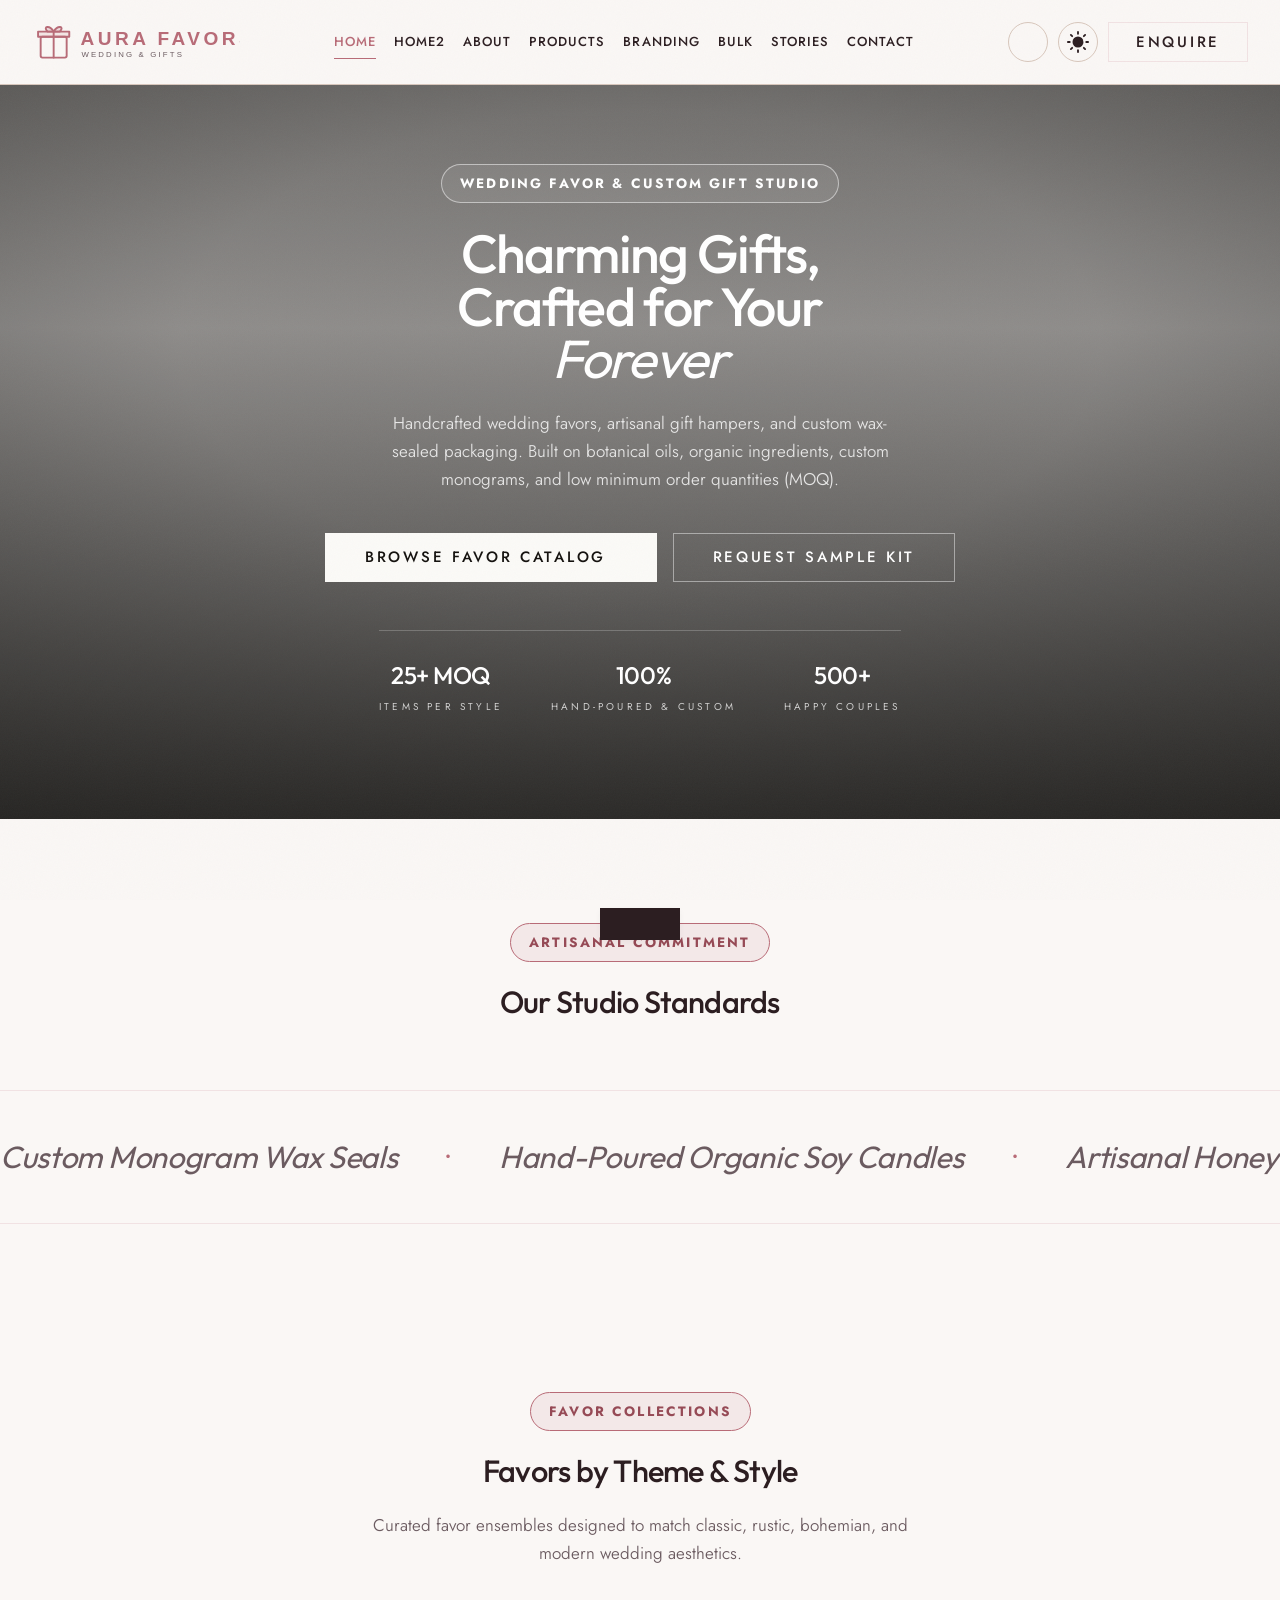
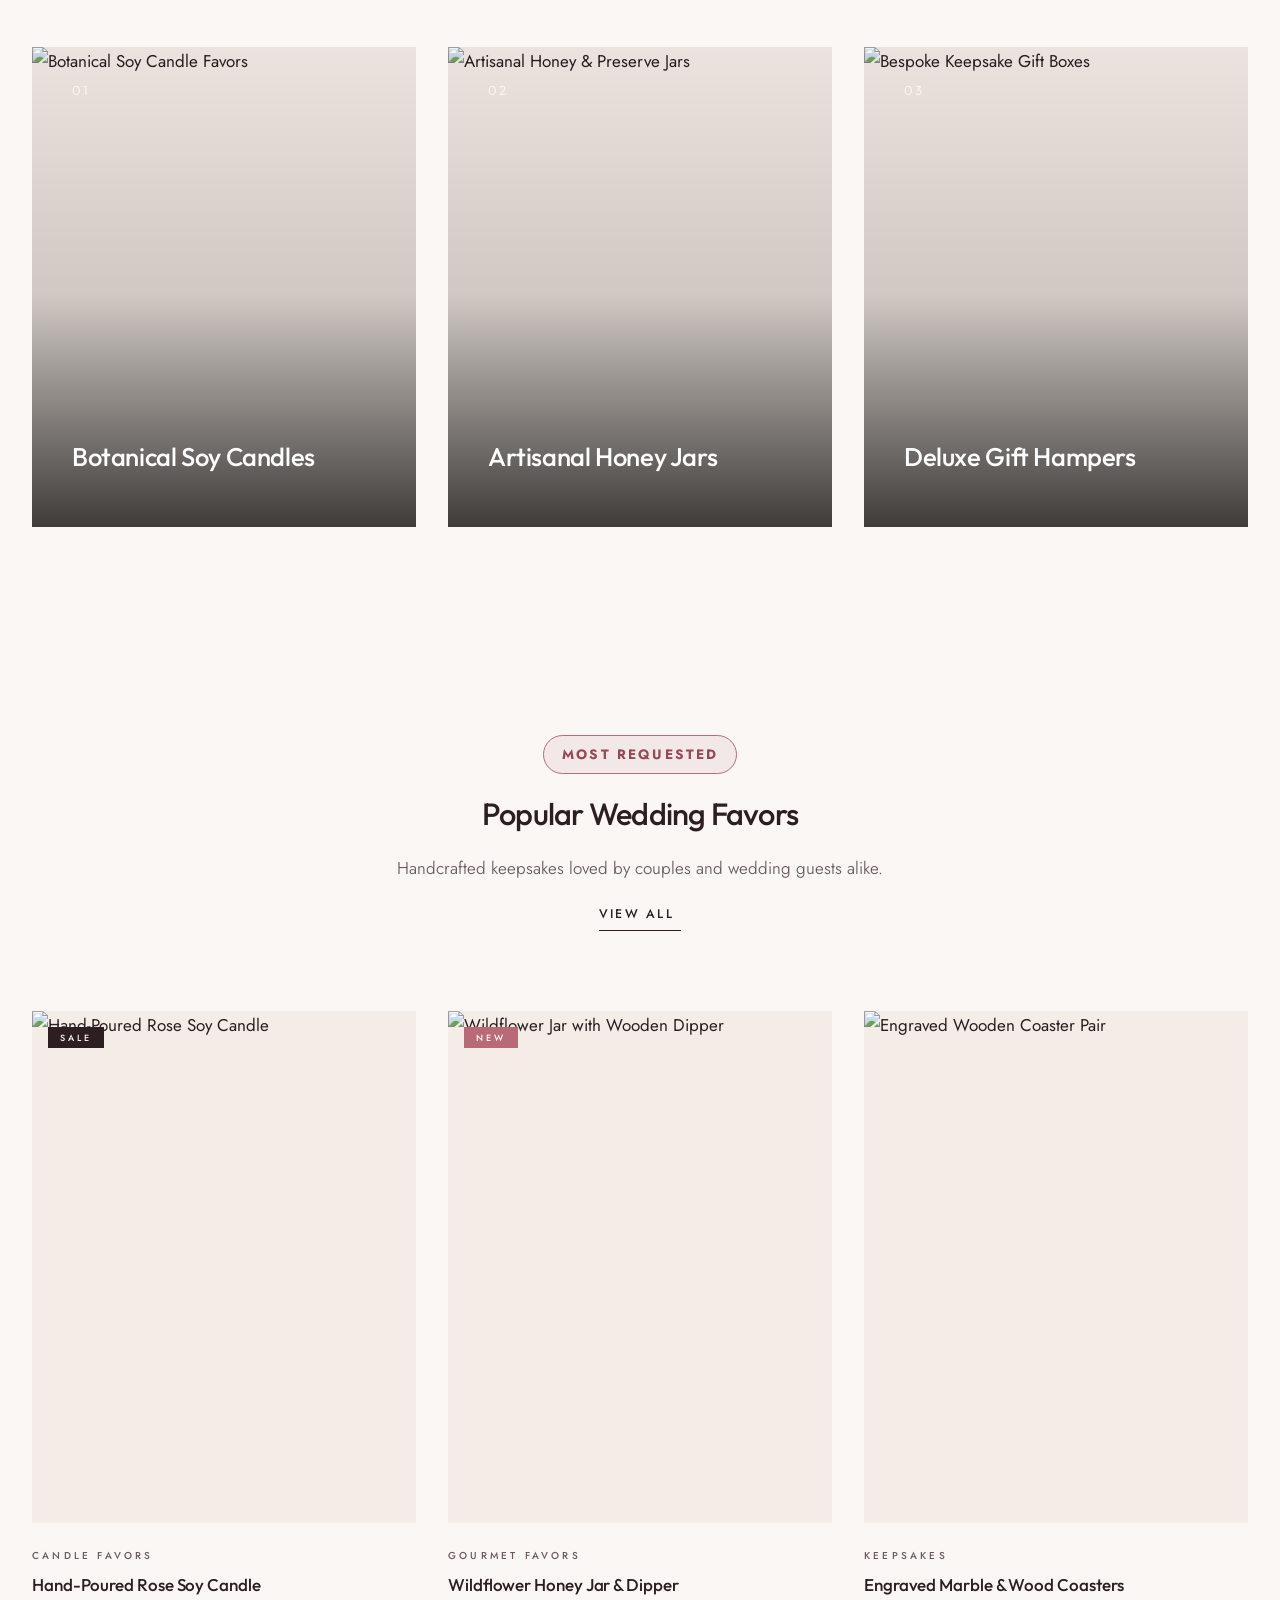
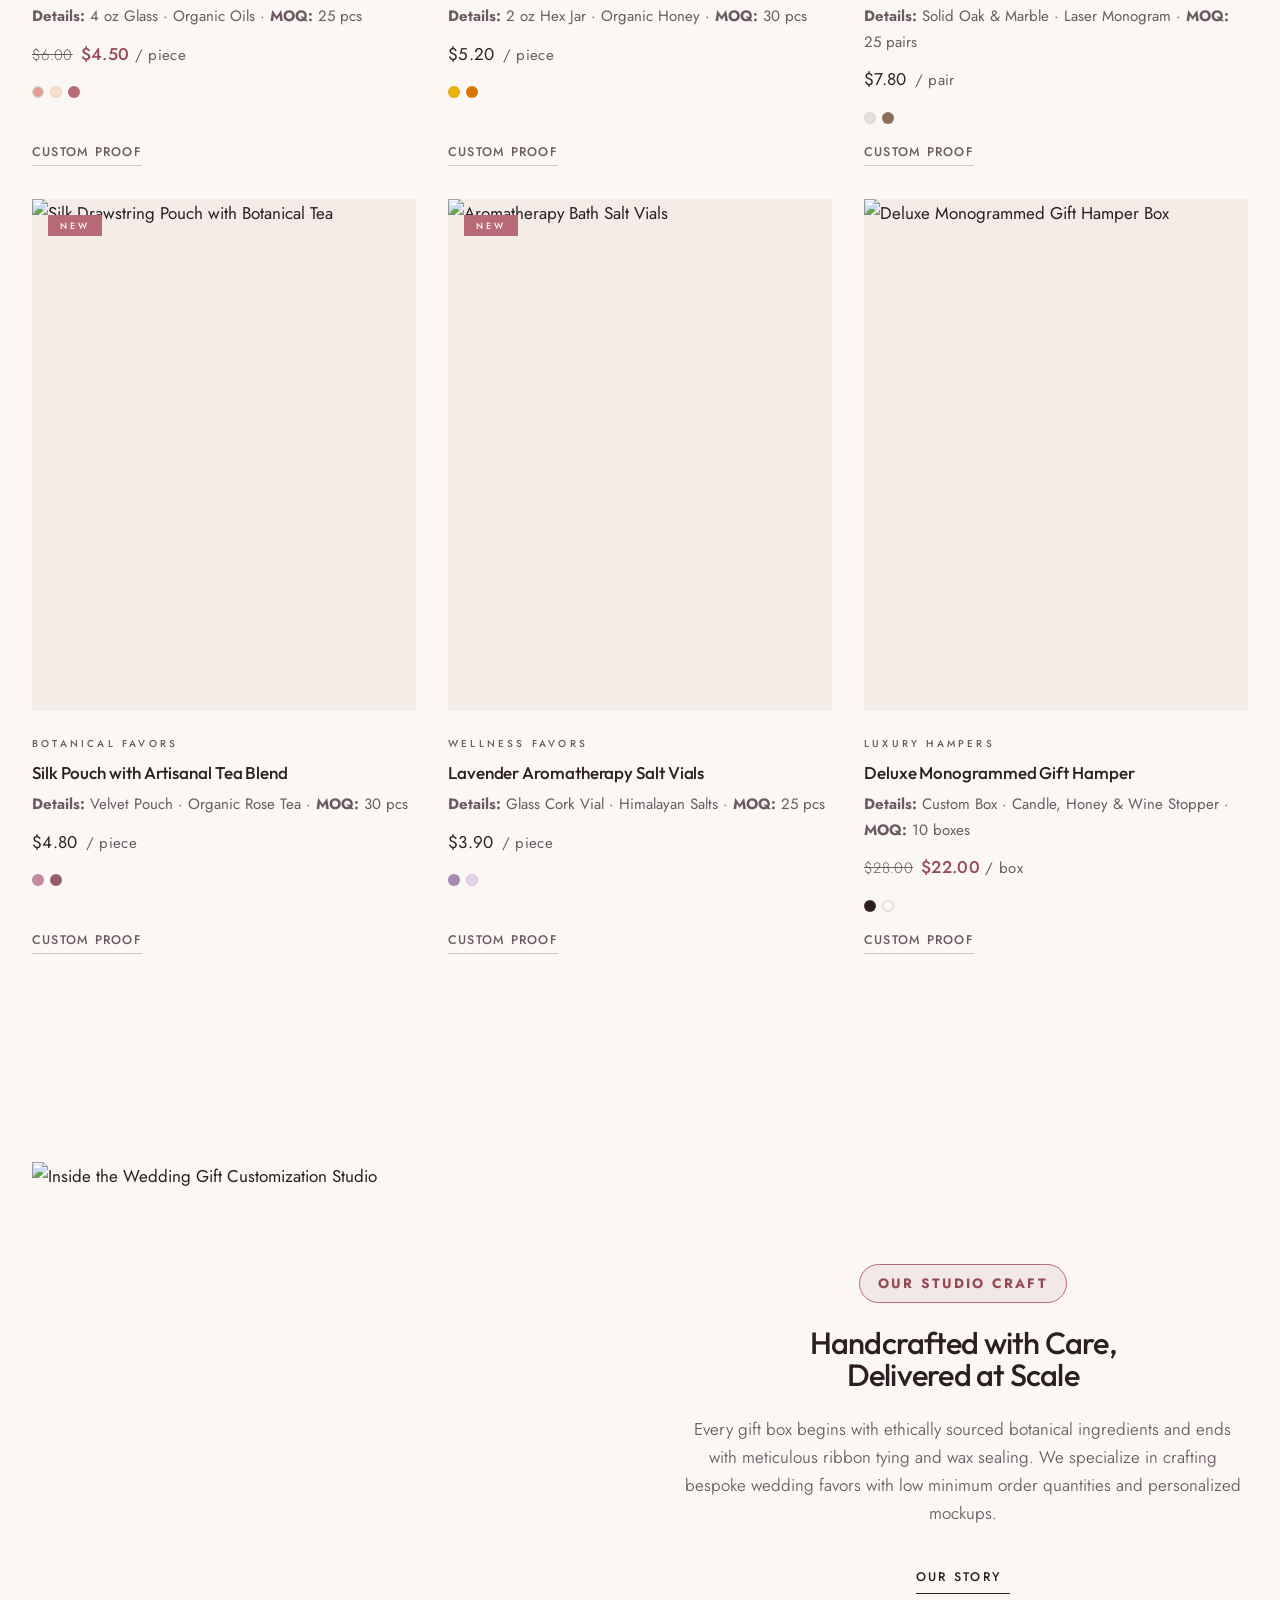
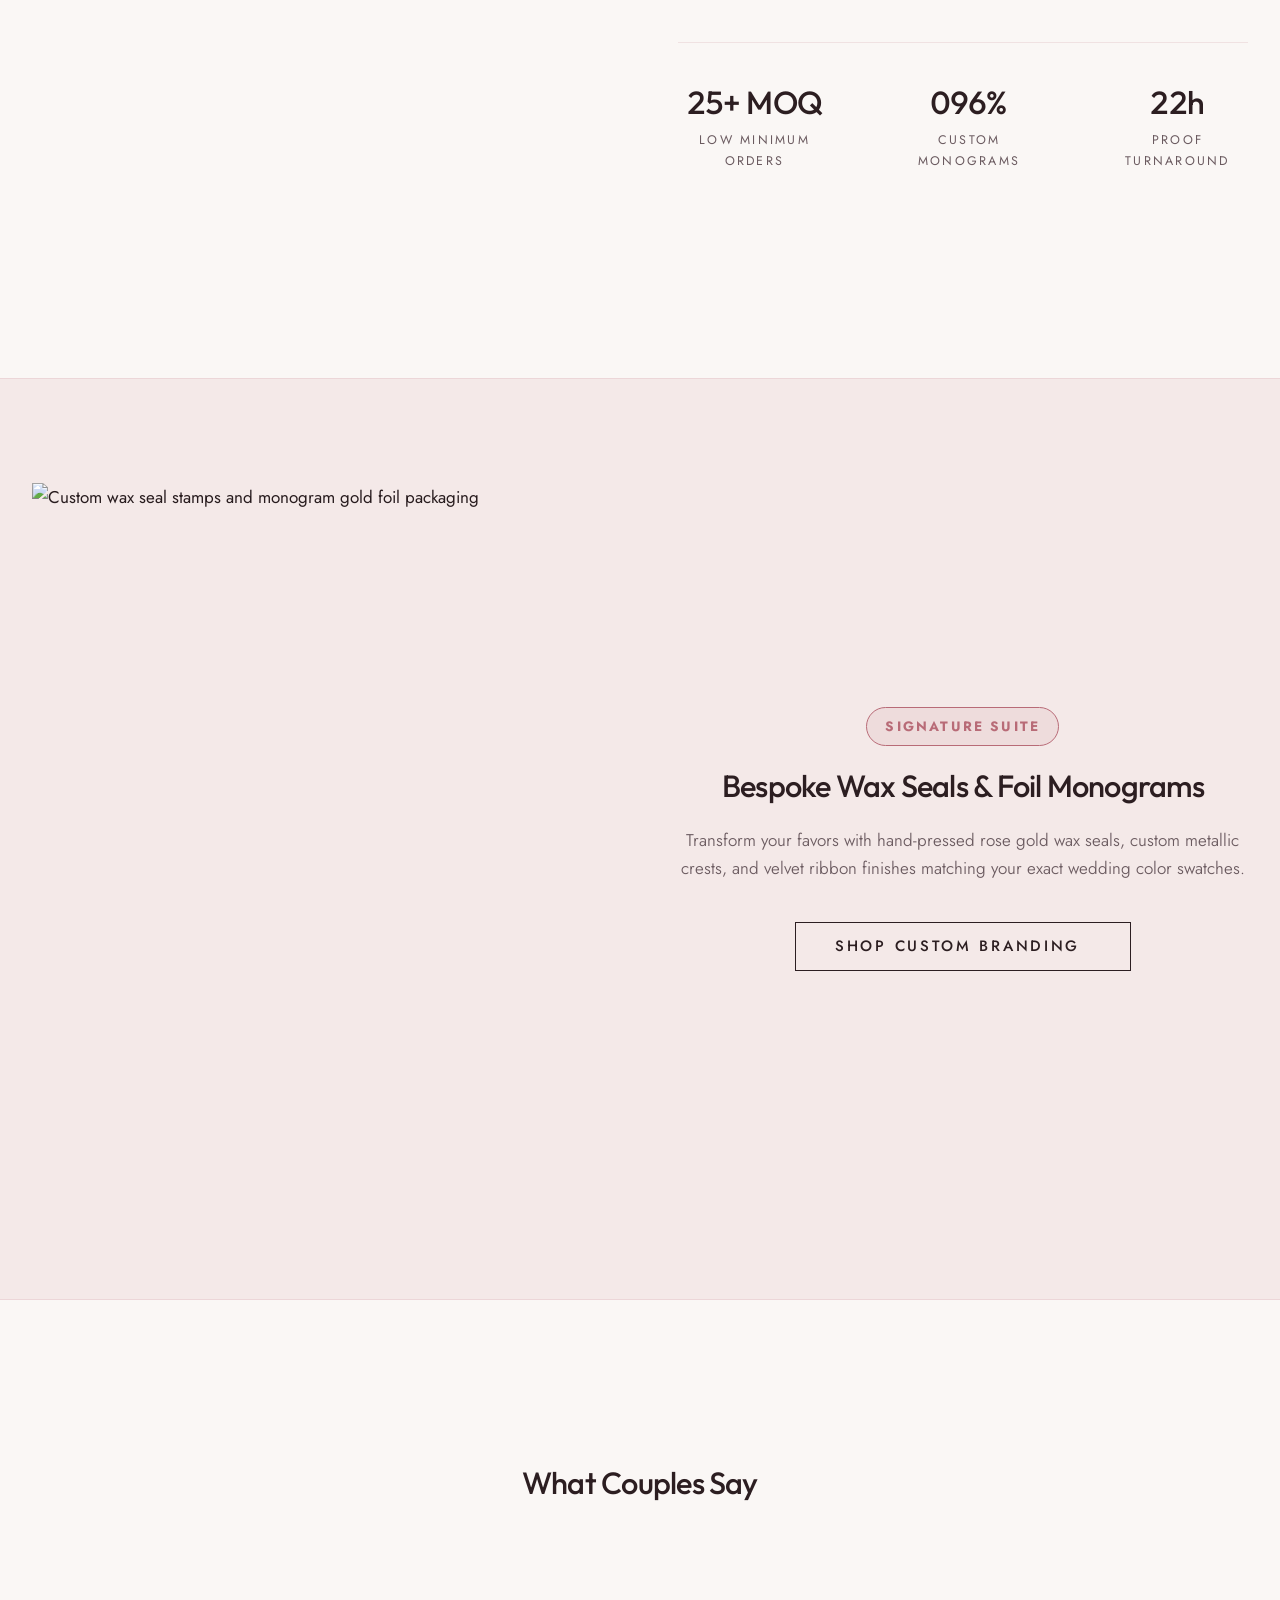
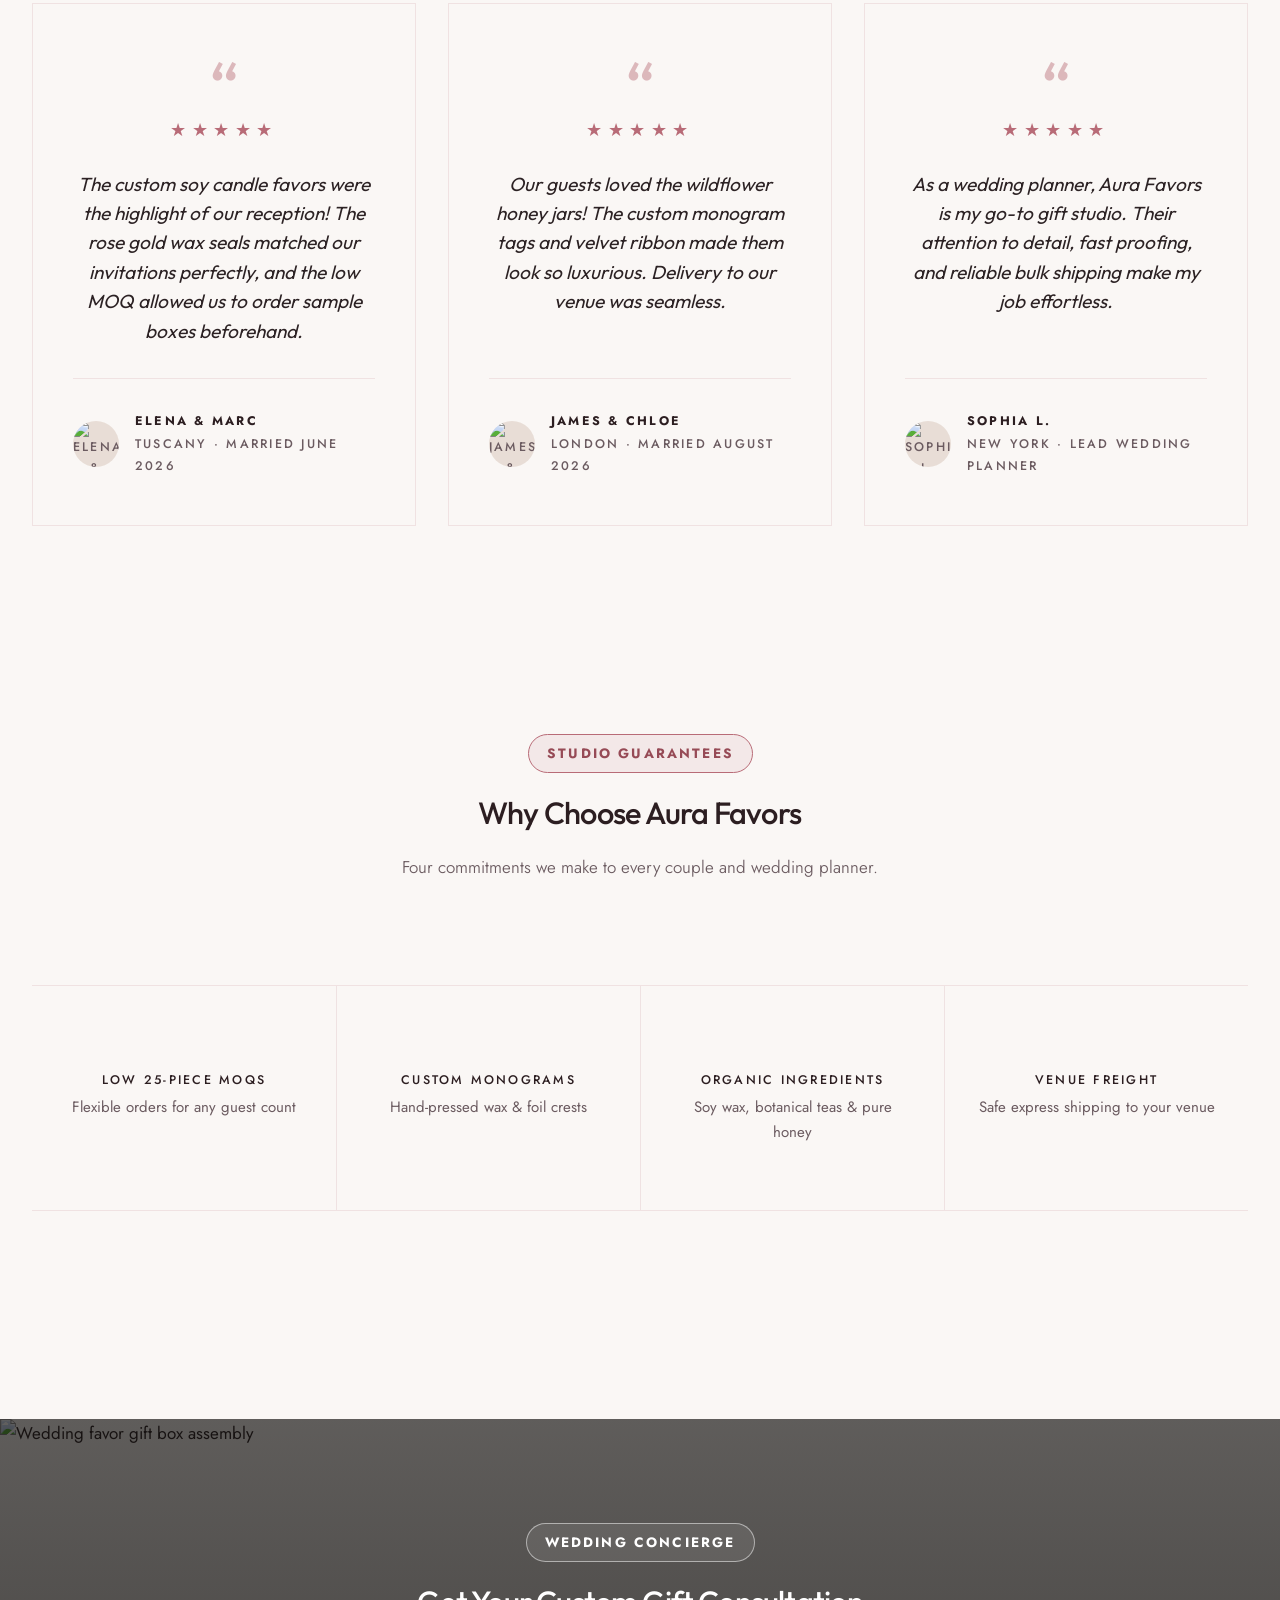
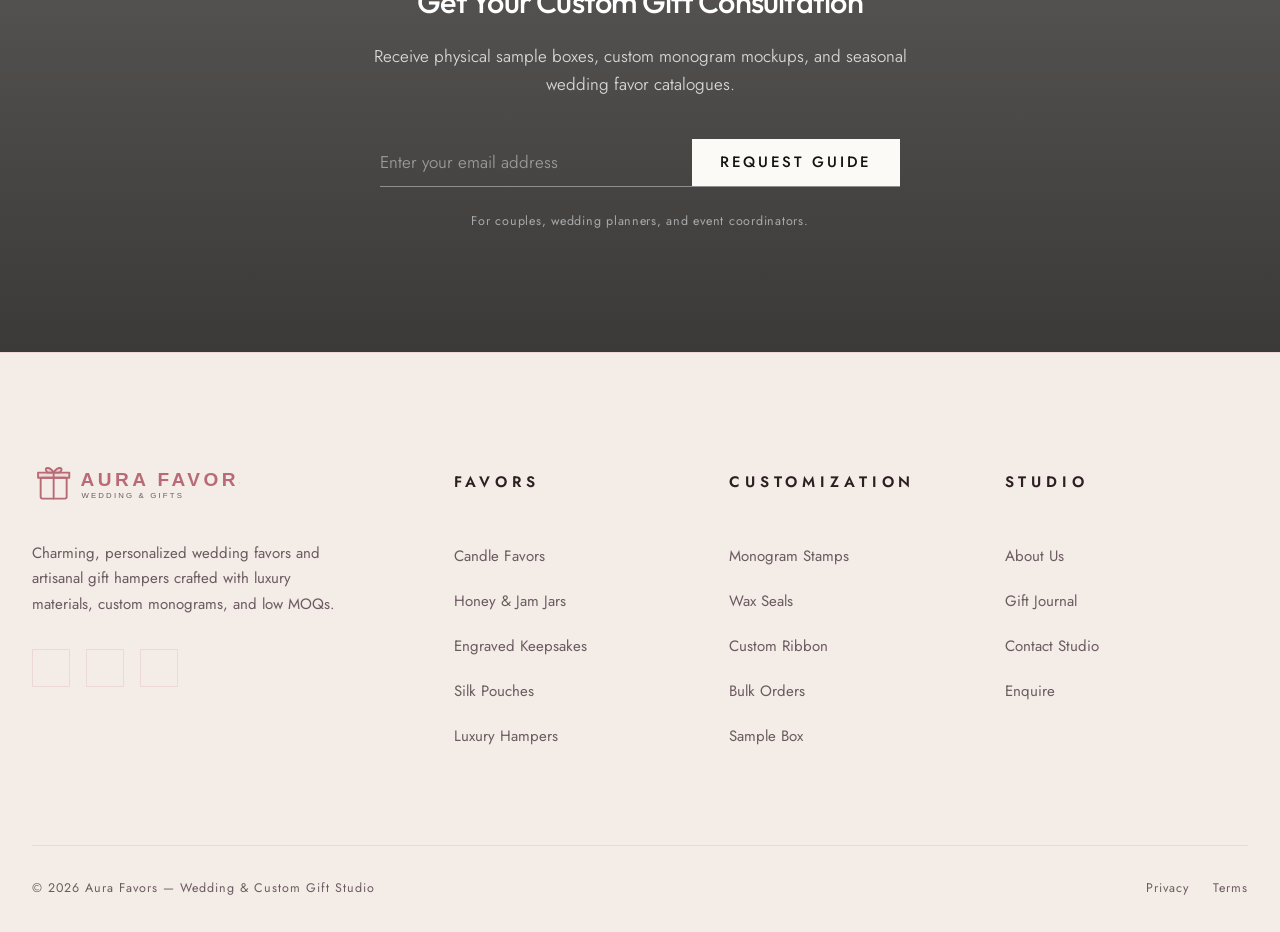
==== commit 89e9168f: "U" ====
--- a/index.html
+++ b/index.html
@@ -49,10 +49,10 @@
     <nav class="drawer-links">
       <a href="index.html" class="active">Home</a>
       <a href="home2.html">Home2</a>
+      <a href="about.html">About</a>
       <a href="shop.html">Products</a>
       <a href="branding.html">Branding</a>
       <a href="bulk.html">Bulk</a>
-      <a href="about.html">About</a>
       <a href="blog.html">Stories</a>
       <a href="contact.html">Contact</a>
     </nav>
@@ -74,17 +74,17 @@
       <nav class="nav-links" aria-label="Primary">
         <a href="index.html" class="active">Home</a>
         <a href="home2.html">Home2</a>
+        <a href="about.html">About</a>
         <a href="shop.html">Products</a>
         <a href="branding.html">Branding</a>
         <a href="bulk.html">Bulk</a>
-        <a href="about.html">About</a>
         <a href="blog.html">Stories</a>
         <a href="contact.html">Contact</a>
       </nav>
       <div class="nav-actions">
         <button class="rtl-toggle" aria-label="Toggle text direction"></button>
+        <button class="theme-toggle" aria-label="Toggle dark mode"><i class="ph ph-moon"></i></button>
         <a href="enquire.html" class="btn btn-sm btn-outline desk-only">Enquire</a>
-        <button class="theme-toggle" aria-label="Toggle dark mode"><i class="ph ph-moon"></i></button>
         <button class="hamburger" aria-label="Open menu"><i class="ph ph-list"></i></button>
       </div>
     </div>
@@ -127,8 +127,8 @@
       <div class="hero-media">
         <picture>
           <source media="(max-width: 368px)"
-            srcset="https://images.unsplash.com/photo-1519741497674-611481863552?auto=format&fit=crop&w=740&q=80">
-          <img src="https://images.unsplash.com/photo-1519741497674-611481863552?auto=format&fit=crop&w=1600&q=80"
+            srcset="https://www.photojaanic.com/blog/wp-content/uploads/sites/2/2024/04/image11-min-13-1080x720.jpg">
+          <img src="https://www.photojaanic.com/blog/wp-content/uploads/sites/2/2024/04/image11-min-13-1080x720.jpg"
             alt="Handcrafted Wedding Favors &amp; Custom Gift Packaging Studio" fetchpriority="high">
         </picture>
       </div>
@@ -174,7 +174,7 @@
         <a href="shop.html?theme=classic" class="tile" data-reveal>
           <span class="tile-index">01</span>
           <div class="tile-img">
-            <img src="https://images.unsplash.com/photo-1603006905003-be475563bc59?auto=format&fit=crop&w=800&q=80"
+            <img src="https://i.etsystatic.com/61018451/r/il/5f6351/7102852623/il_fullxfull.7102852623_9kwr.jpg"
               alt="Botanical Soy Candle Favors" loading="lazy">
           </div>
           <div class="tile-body">
@@ -186,7 +186,7 @@
         <a href="shop.html?theme=rustic" class="tile" data-reveal style="--reveal-delay:1">
           <span class="tile-index">02</span>
           <div class="tile-img">
-            <img src="https://images.unsplash.com/photo-1587049352847-4a222e784d38?auto=format&fit=crop&w=800&q=80"
+            <img src="https://encrypted-tbn0.gstatic.com/images?q=tbn:ANd9GcRJ7RmMvhnUMnNeVPjn7yiqpqLJCzXuS4IbyGk0-sUlXLuEKzTYKoI4DiQ&s=10"
               alt="Artisanal Honey &amp; Preserve Jars" loading="lazy">
           </div>
           <div class="tile-body">
@@ -198,7 +198,7 @@
         <a href="shop.html?theme=luxe" class="tile" data-reveal style="--reveal-delay:2">
           <span class="tile-index">03</span>
           <div class="tile-img">
-            <img src="https://images.unsplash.com/photo-1513519245088-0e12902e5a38?auto=format&fit=crop&w=800&q=80"
+            <img src="https://img.kwcdn.com/product/fancy/d5105d20-af40-4840-ac54-7619f3623c2e.jpg?imageMogr2/auto-orient%7CimageView2/2/w/800/q/70/format/webp"
               alt="Bespoke Keepsake Gift Boxes" loading="lazy">
           </div>
           <div class="tile-body">
@@ -227,7 +227,7 @@
         <article class="card product-card" data-reveal>
           <div class="card-media">
             <a href="shop.html" class="card-img-wrapper">
-              <img src="https://images.unsplash.com/photo-1603006905003-be475563bc59?auto=format&fit=crop&w=600&q=80"
+              <img src="https://encrypted-tbn0.gstatic.com/images?q=tbn:ANd9GcStBC-p08w13qGRmg_hUWm3YkUCZfRXfAJBbiKetgjnAusO891Ygrtvpf24&s=10"
                 alt="Hand-Poured Rose Soy Candle" loading="lazy">
             </a>
             <span class="product-badge sale">Sale</span>
@@ -259,8 +259,8 @@
         <article class="card product-card" data-reveal style="--reveal-delay:1">
           <div class="card-media">
             <a href="shop.html" class="card-img-wrapper">
-              <img src="https://images.unsplash.com/photo-1587049352847-4a222e784d38?auto=format&fit=crop&w=600&q=80"
-                alt="Wildflower Honey Jar with Wooden Dipper" loading="lazy">
+              <img src="https://encrypted-tbn0.gstatic.com/images?q=tbn:ANd9GcT4lRR8xsWgf0O3edFnhxIMSrTlq1Vvsj80vfKEp-ILa1DORzOoNWHLmgY&s=10"
+                alt="Wildflower  Jar with Wooden Dipper" loading="lazy">
             </a>
             <span class="product-badge new">New</span>
             <button class="wishlist" aria-label="Save Wildflower Honey Jar"><i class="ph ph-heart"></i></button>
@@ -290,7 +290,7 @@
         <article class="card product-card" data-reveal style="--reveal-delay:2">
           <div class="card-media">
             <a href="shop.html" class="card-img-wrapper">
-              <img src="https://images.unsplash.com/photo-1513519245088-0e12902e5a38?auto=format&fit=crop&w=600&q=80"
+              <img src="https://m.media-amazon.com/images/I/716-oOfwbuL._AC_UF894,1000_QL80_.jpg"
                 alt="Engraved Wooden Coaster Pair" loading="lazy">
             </a>
             <button class="wishlist" aria-label="Save Engraved Coaster Pair"><i class="ph ph-heart"></i></button>
@@ -321,7 +321,7 @@
         <article class="card product-card" data-reveal style="--reveal-delay:3">
           <div class="card-media">
             <a href="shop.html" class="card-img-wrapper">
-              <img src="https://images.unsplash.com/photo-1549465220-1a8b9238cd48?auto=format&fit=crop&w=600&q=80"
+              <img src="https://encrypted-tbn0.gstatic.com/images?q=tbn:ANd9GcSzGwAUNuGqfu1UDy_wZ6osgYRJq6zTQu1XYMouQyX1Nv0T4VTorutbM5rm&s=10"
                 alt="Silk Drawstring Pouch with Botanical Tea" loading="lazy">
             </a>
             <span class="product-badge new">New</span>
@@ -352,7 +352,7 @@
         <article class="card product-card" data-reveal style="--reveal-delay:4">
           <div class="card-media">
             <a href="shop.html" class="card-img-wrapper">
-              <img src="https://images.unsplash.com/photo-1511285560929-80b456fea0bc?auto=format&fit=crop&w=600&q=80"
+              <img src="https://bytheleaf.in/cdn/shop/files/IMG_7188.png?v=1729782970&width=1445"
                 alt="Aromatherapy Bath Salt Vials" loading="lazy">
             </a>
             <span class="product-badge new">New</span>
@@ -384,7 +384,7 @@
         <article class="card product-card" data-reveal style="--reveal-delay:5">
           <div class="card-media">
             <a href="shop.html" class="card-img-wrapper">
-              <img src="https://images.unsplash.com/photo-1549465220-1a8b9238cd48?auto=format&fit=crop&w=600&q=80"
+              <img src="https://m.media-amazon.com/images/I/717lTqCBtVL._AC_UF1000,1000_QL80_.jpg"
                 alt="Deluxe Monogrammed Gift Hamper Box" loading="lazy">
             </a>
             <button class="wishlist" aria-label="Save Monogrammed Gift Hamper"><i class="ph ph-heart"></i></button>
@@ -419,7 +419,7 @@
     <section class="container" id="craft">
       <div class="split" id="craft-split">
         <div class="split-media" data-reveal>
-          <img src="https://images.unsplash.com/photo-1513519245088-0e12902e5a38?auto=format&fit=crop&w=1000&q=80"
+          <img src="https://assets.architecturaldigest.in/photos/6a54b6ef1927132597d60908/1:1/w_1055,h_1055,c_limit/2245b138-a46f-43e5-898e-d1f9fad1eed1.png"
             alt="Inside the Wedding Gift Customization Studio" loading="lazy">
         </div>
         <div class="split-body centered" data-reveal style="--reveal-delay:1">
@@ -441,11 +441,11 @@
       </div>
     </section>
 
-    <!-- ==================== CUSTOM BRANDING (DARK BAND) ==================== -->
-    <section class="band-dark" id="evening">
+    <!-- ==================== CUSTOM BRANDING ==================== -->
+    <section class="section-light-surface" id="evening" style="padding: var(--space-12) 0;">
       <div class="container split" id="evening-split">
         <div class="split-media" data-reveal>
-          <img src="https://images.unsplash.com/photo-1549465220-1a8b9238cd48?auto=format&fit=crop&w=1000&q=80"
+          <img src="https://encrypted-tbn0.gstatic.com/images?q=tbn:ANd9GcQMz5EHS_lPghfJNnuWLPZ1FtpQ05kB68_n2qhZSL9pxVKAWpXnZHR0RhM&s=10"
             alt="Custom wax seal stamps and monogram gold foil packaging" loading="lazy">
         </div>
         <div class="split-body centered" data-reveal style="--reveal-delay:1">
@@ -545,7 +545,7 @@
     <!-- ==================== NEWSLETTER ==================== -->
     <section class="newsletter">
       <div class="newsletter-media">
-        <img src="https://images.unsplash.com/photo-1519741497674-611481863552?auto=format&fit=crop&w=1600&q=80"
+        <img src="https://assets.architecturaldigest.in/photos/6a54b6ef1927132597d60908/1:1/w_1055,h_1055,c_limit/2245b138-a46f-43e5-898e-d1f9fad1eed1.png"
           alt="Wedding favor gift box assembly" loading="lazy">
       </div>
       <div class="container">
--- a/assets/css/style.css
+++ b/assets/css/style.css
@@ -30,9 +30,9 @@
   --font-body: 'Jost', 'Outfit', -apple-system, BlinkMacSystemFont, sans-serif;
   --font-heading: var(--font-display); /* legacy alias */
 
-  --text-display: clamp(3rem, 7.2vw, 6.75rem);
-  --text-h1: clamp(2.75rem, 6.2vw, 5.75rem);
-  --text-h2: clamp(2rem, 4.2vw, 3.5rem);
+  --text-display: clamp(2.5rem, 4.2vw, 4.25rem);
+  --text-h1: clamp(2.125rem, 3.4vw, 3.25rem);
+  --text-h2: clamp(1.65rem, 2.4vw, 2.35rem);
   --text-h3: clamp(1.5rem, 2.4vw, 2.125rem);
   --text-h4: clamp(1.125rem, 1.4vw, 1.375rem);
   --text-lead: clamp(1.0625rem, 1.25vw, 1.25rem);
@@ -860,10 +860,12 @@
   position: relative;
   overflow: hidden;
   isolation: isolate;
-  padding-top: calc(var(--nav-h) + var(--space-10));
-  padding-bottom: var(--space-12);
+  padding-top: calc(var(--nav-h) + var(--space-8));
+  padding-bottom: var(--space-8);
   text-align: center;
-  margin-bottom: var(--space-10);
+  margin-bottom: var(--space-8);
+  background-color: var(--color-surface);
+  border-bottom: 1px solid var(--color-hairline);
 }
 .page-header .container {
   position: relative;
@@ -1416,8 +1418,101 @@
 .band-dark .btn-outline:hover { color: #1C2D3D; border-color: var(--band-ink); }
 [data-theme="dark"] .band-dark .btn-outline:hover { color: #0F172A; }
 .band-dark .stat-line { border-top-color: color-mix(in srgb, var(--band-ink) 20%, transparent); }
+
+/* Light theme surface section */
+.section-light-surface {
+  background-color: var(--color-accent-wash);
+  color: var(--color-primary);
+  border-top: 1px solid var(--color-hairline);
+  border-bottom: 1px solid var(--color-hairline);
+}
+[data-theme="dark"] .section-light-surface {
+  background-color: #0F172A;
+  color: #F8FAFC;
+}
+
+.section-light-surface h2,
+.section-light-surface h3,
+.section-light-surface h4 {
+  color: var(--color-primary);
+}
+[data-theme="dark"] .section-light-surface h2,
+[data-theme="dark"] .section-light-surface h3,
+[data-theme="dark"] .section-light-surface h4 {
+  color: #F8FAFC;
+}
+
+.section-light-surface .subtext {
+  color: var(--color-text-muted);
+}
+[data-theme="dark"] .section-light-surface .subtext {
+  color: #94A3B8;
+}
+
+.section-light-surface .eyebrow {
+  color: var(--color-accent);
+}
+
+.section-light-surface .quote-card {
+  border-color: var(--color-border);
+  background: var(--color-secondary);
+  box-shadow: var(--shadow-sm);
+}
+[data-theme="dark"] .section-light-surface .quote-card {
+  border-color: rgba(255, 255, 255, 0.12);
+  background: rgba(255, 255, 255, 0.04);
+}
+
+.section-light-surface .quote-card:hover {
+  border-color: var(--color-accent);
+  background: #ffffff;
+  box-shadow: var(--shadow-lift);
+}
+[data-theme="dark"] .section-light-surface .quote-card:hover {
+  border-color: var(--color-accent);
+  background: rgba(255, 255, 255, 0.08);
+}
+
+.section-light-surface .quote-card p,
+.section-light-surface .quote-card .principle-copy {
+  color: var(--color-text-muted);
+}
+[data-theme="dark"] .section-light-surface .quote-card p,
+[data-theme="dark"] .section-light-surface .quote-card .principle-copy {
+  color: #CBD5E1;
+}
+
+.section-light-surface .quote-mark {
+  color: var(--color-accent);
+  opacity: 0.9;
+}
+
+.section-light-surface .btn-outline {
+  color: var(--color-primary);
+  border-color: var(--color-primary);
+}
+[data-theme="dark"] .section-light-surface .btn-outline {
+  color: #F8FAFC;
+  border-color: #F8FAFC;
+}
+
+.section-light-surface .btn-outline:hover {
+  color: #ffffff;
+  background-color: var(--color-primary);
+  border-color: var(--color-primary);
+}
+[data-theme="dark"] .section-light-surface .btn-outline:hover {
+  color: #0F172A;
+  background-color: #F8FAFC;
+  border-color: #F8FAFC;
+}
 .band-dark .stat-line strong { color: var(--band-ink); }
 .band-dark .stat-line span { color: color-mix(in srgb, var(--band-ink) 65%, transparent); }
+.band-dark .feature-item p { color: color-mix(in srgb, var(--band-ink) 85%, transparent) !important; }
+.band-dark .feature-item h4 { color: var(--band-ink) !important; }
+.band-dark .feature-item i { color: var(--band-accent) !important; }
+.band-dark .feature-item:hover { background: color-mix(in srgb, var(--band-ink) 8%, transparent); }
+
 
 /* ==========================================================================
    Testimonials
@@ -3610,11 +3705,15 @@
 /* Custom mobile & tablet adjustments */
 @media (max-width: 368px) {
   .hero {
-    flex-direction: column-reverse !important;
+    flex-direction: column !important;
   }
   .hero-media {
-    margin-top: 0 !important;
-    margin-bottom: var(--space-4) !important;
+    position: relative !important;
+    inset: auto !important;
+    width: 100% !important;
+    height: 240px !important;
+    margin-top: var(--space-4) !important;
+    margin-bottom: 0 !important;
   }
 }
 
@@ -3709,6 +3808,23 @@
   }
 }
 
+@media (max-width: 1440px) {
+  .nav-links {
+    gap: clamp(10px, 1.4vw, 22px) !important;
+  }
+  .nav-links a {
+    font-size: 0.8125rem !important;
+    letter-spacing: 0.08em !important;
+  }
+  .nav-actions {
+    gap: 10px !important;
+  }
+  .navbar .container {
+    padding-left: var(--space-4) !important;
+    padding-right: var(--space-4) !important;
+  }
+}
+
 @media (min-width: 769px) and (max-width: 1024px) {
   .nav-links {
     gap: clamp(6px, 1vw, 14px) !important;
@@ -3723,4 +3839,165 @@
   }
 }
 
-
+/* Bulk tiers & Form alignment on 368px mobile viewports */
+@media (max-width: 480px) {
+  #bulk-tiers-grid {
+    grid-template-columns: 1fr !important;
+    gap: var(--space-4) !important;
+  }
+  .form-card-responsive {
+    padding: var(--space-4) !important;
+  }
+  .form-row-responsive {
+    grid-template-columns: 1fr !important;
+    gap: var(--space-3) !important;
+  }
+}
+
+/* Wholesale Discount Tiers styling */
+.tier-card {
+  position: relative;
+  background: var(--color-secondary);
+  border: 1.5px solid var(--color-border);
+  border-radius: var(--radius-main);
+  transition: transform 0.4s var(--ease-out), border-color 0.4s var(--ease-out), box-shadow 0.4s var(--ease-out), background-color 0.4s var(--ease-out);
+  cursor: pointer;
+  height: 100%;
+}
+.tier-card .card-inner {
+  padding: var(--space-6) var(--space-5);
+  text-align: center;
+  display: flex;
+  flex-direction: column;
+  align-items: center;
+  justify-content: space-between;
+  height: 100%;
+}
+.tier-card:hover {
+  transform: translateY(-6px);
+  border-color: var(--color-accent);
+  box-shadow: var(--shadow-lift);
+}
+.tier-pcs {
+  font-size: 1.75rem;
+  font-family: var(--font-display);
+  color: var(--color-accent);
+  margin: var(--space-2) 0;
+  font-weight: 600;
+}
+.tier-desc {
+  font-size: var(--text-small);
+  margin-bottom: var(--space-4);
+  color: var(--color-text-muted);
+}
+.tier-discount {
+  font-size: 1.25rem;
+  font-weight: 600;
+  color: var(--color-primary);
+  margin-top: auto;
+}
+
+/* Popular tier card distinct highlight */
+.tier-card.popular {
+  border: 2px solid var(--color-accent);
+  background: var(--color-accent-wash);
+  box-shadow: 0 4px 20px rgba(184, 107, 119, 0.14);
+}
+.tier-card.popular:hover {
+  transform: translateY(-8px);
+  border-color: var(--color-accent);
+  box-shadow: 0 16px 36px -8px rgba(184, 107, 119, 0.28);
+}
+.badge-popular {
+  display: inline-flex;
+  align-items: center;
+  justify-content: center;
+  padding: 6px 16px;
+  background-color: var(--color-accent);
+  color: #ffffff;
+  font-size: 0.75rem;
+  font-weight: 700;
+  letter-spacing: 0.14em;
+  text-transform: uppercase;
+  border-radius: 100px;
+  margin-bottom: var(--space-2);
+}
+
+/* Responsive grid layout for 'New Arrivals' 3-card section on Products Page */
+#new .rail {
+  display: grid !important;
+  overflow: visible !important;
+  scroll-snap-type: none !important;
+  gap: var(--space-6) !important;
+}
+
+@media (min-width: 769px) {
+  #new .rail {
+    grid-template-columns: repeat(3, 1fr) !important;
+  }
+}
+
+@media (min-width: 481px) and (max-width: 768px) {
+  #new .rail {
+    grid-template-columns: repeat(2, 1fr) !important;
+  }
+  #new .rail > *:nth-child(3) {
+    grid-column: span 2 !important;
+    justify-self: center !important;
+    width: 100% !important;
+    max-width: calc(50% - (var(--space-4) / 2)) !important;
+  }
+}
+
+@media (max-width: 480px) {
+  #new .rail {
+    grid-template-columns: 1fr !important;
+  }
+  #new .rail > *:nth-child(3) {
+    grid-column: span 1 !important;
+    max-width: 100% !important;
+  }
+}
+
+/* Mobile 368px spacing for Branding Page hero header and step indicators */
+@media (max-width: 480px) {
+  .checkout-page .page-header {
+    margin-bottom: var(--space-6) !important;
+    padding-bottom: var(--space-2) !important;
+  }
+  .checkout-steps {
+    margin-top: var(--space-5) !important;
+    margin-bottom: var(--space-6) !important;
+    padding-top: var(--space-2) !important;
+  }
+  .checkout-grid {
+    margin-top: var(--space-4) !important;
+  }
+}
+
+/* Desktop 1440px+ refined hero heading font sizes for all pages */
+@media (min-width: 1440px) {
+  .hero h1,
+  .hero-split h1,
+  .page-header h1,
+  h1.hero-title,
+  .hero-body h1 {
+    font-size: clamp(2.25rem, 3.2vw, 3.5rem) !important;
+    line-height: 1.08 !important;
+  }
+  .page-header h1 {
+    font-size: clamp(2rem, 2.8vw, 3rem) !important;
+    line-height: 1.1 !important;
+  }
+  .display,
+  .hero .display,
+  h1.display {
+    font-size: clamp(2.5rem, 3.8vw, 4rem) !important;
+    line-height: 1.04 !important;
+  }
+}
+
+
+
+
+
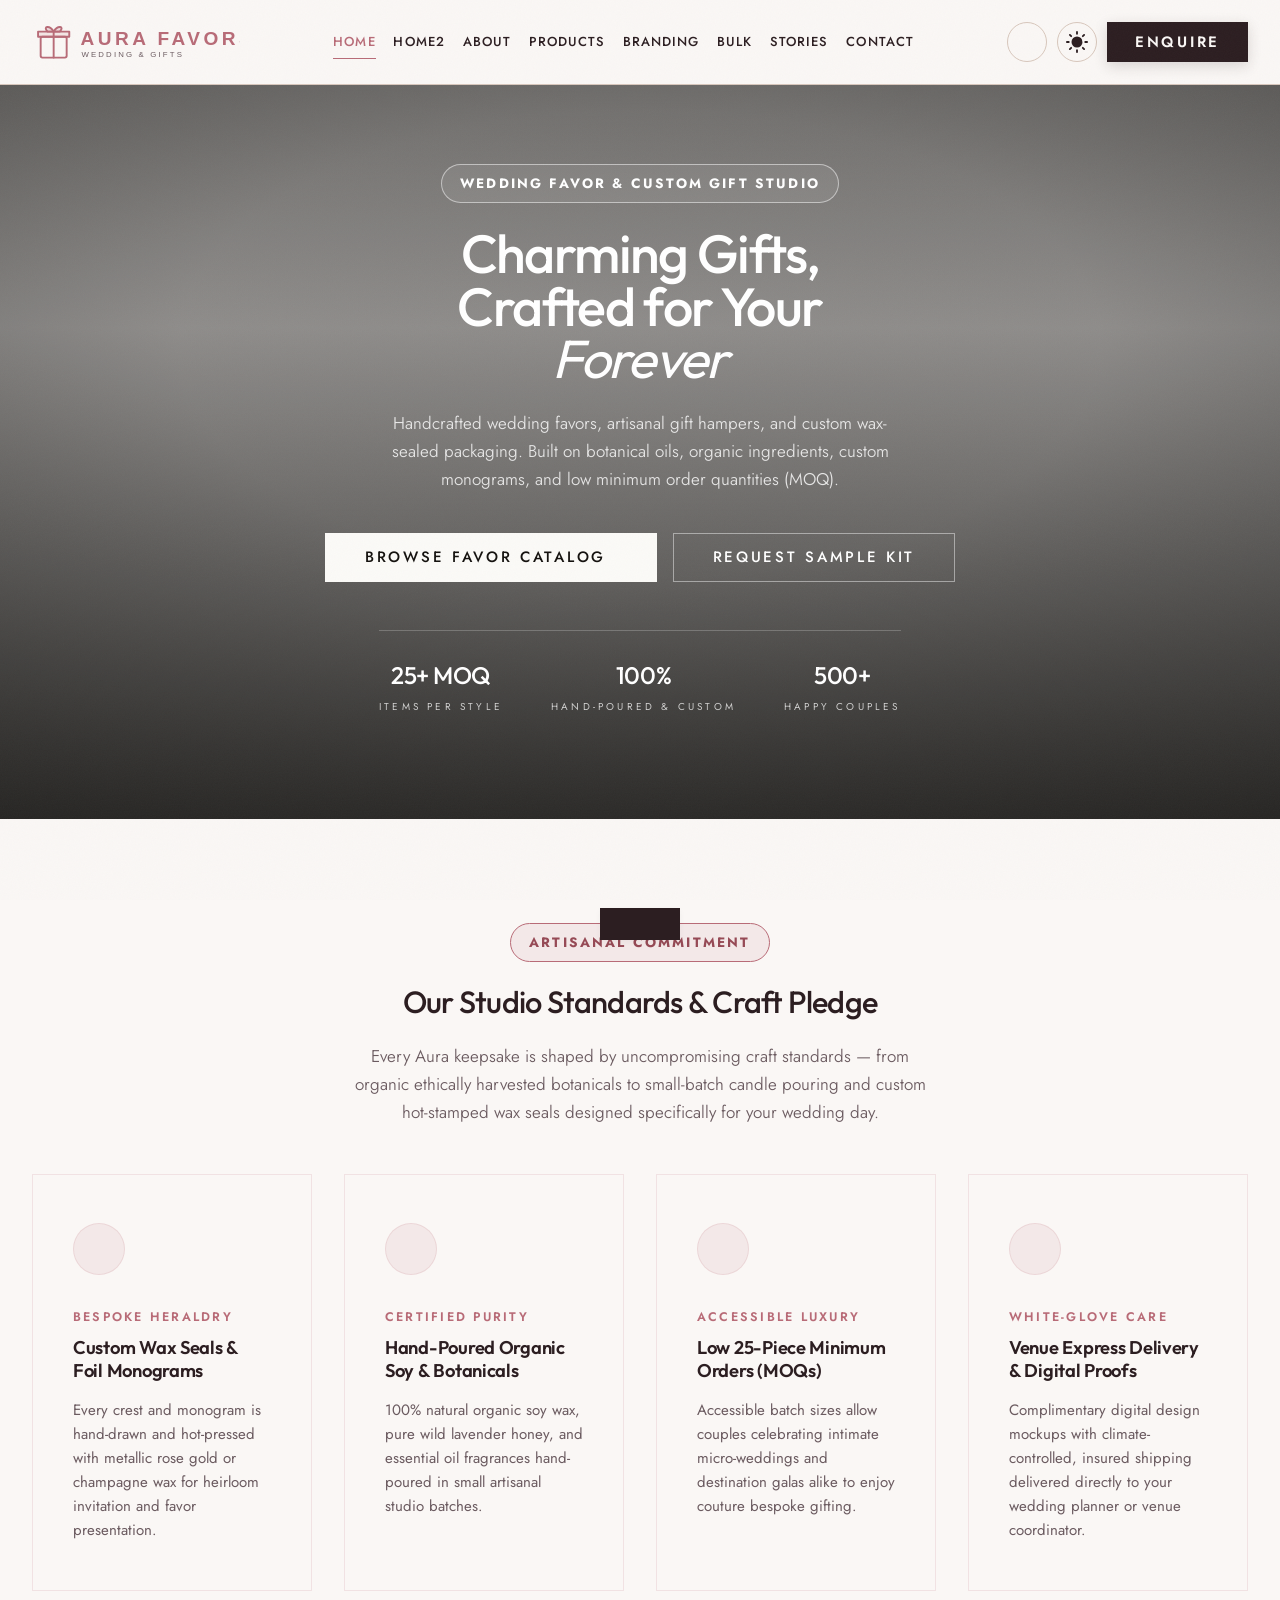
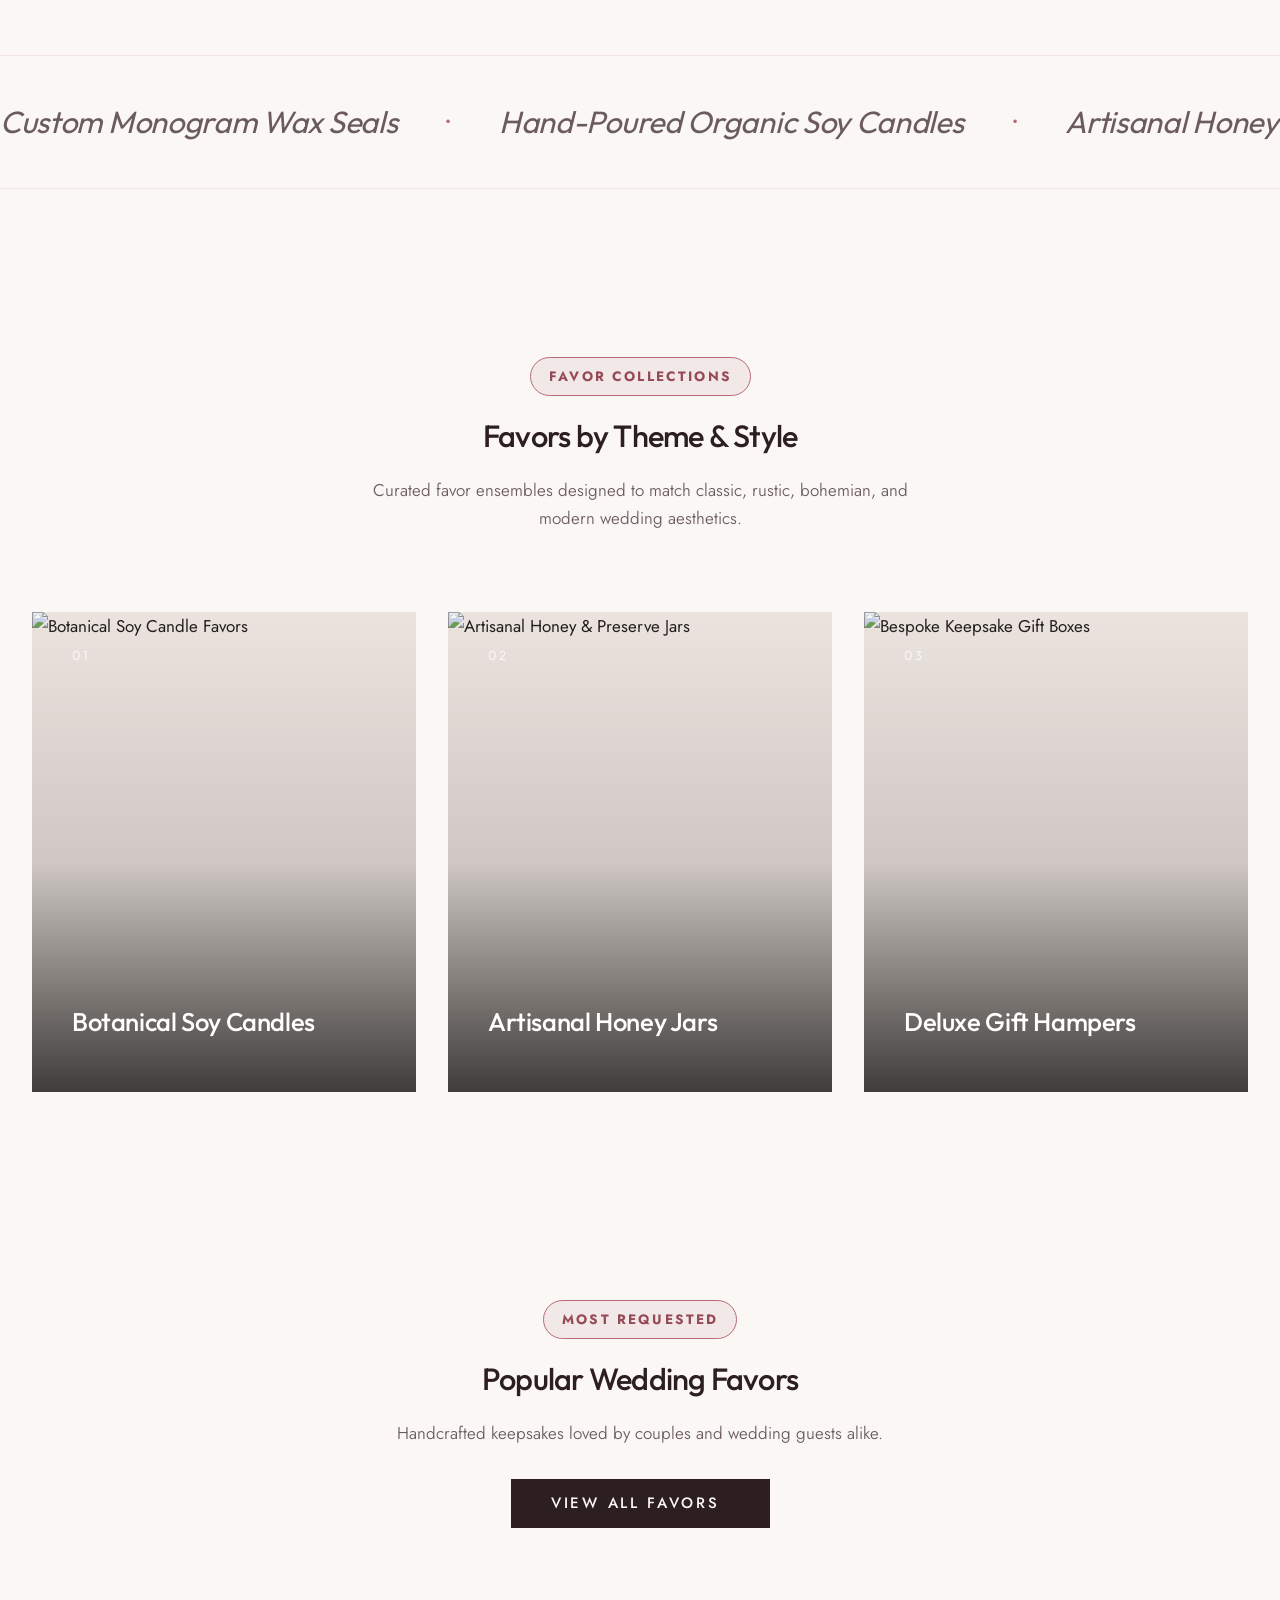
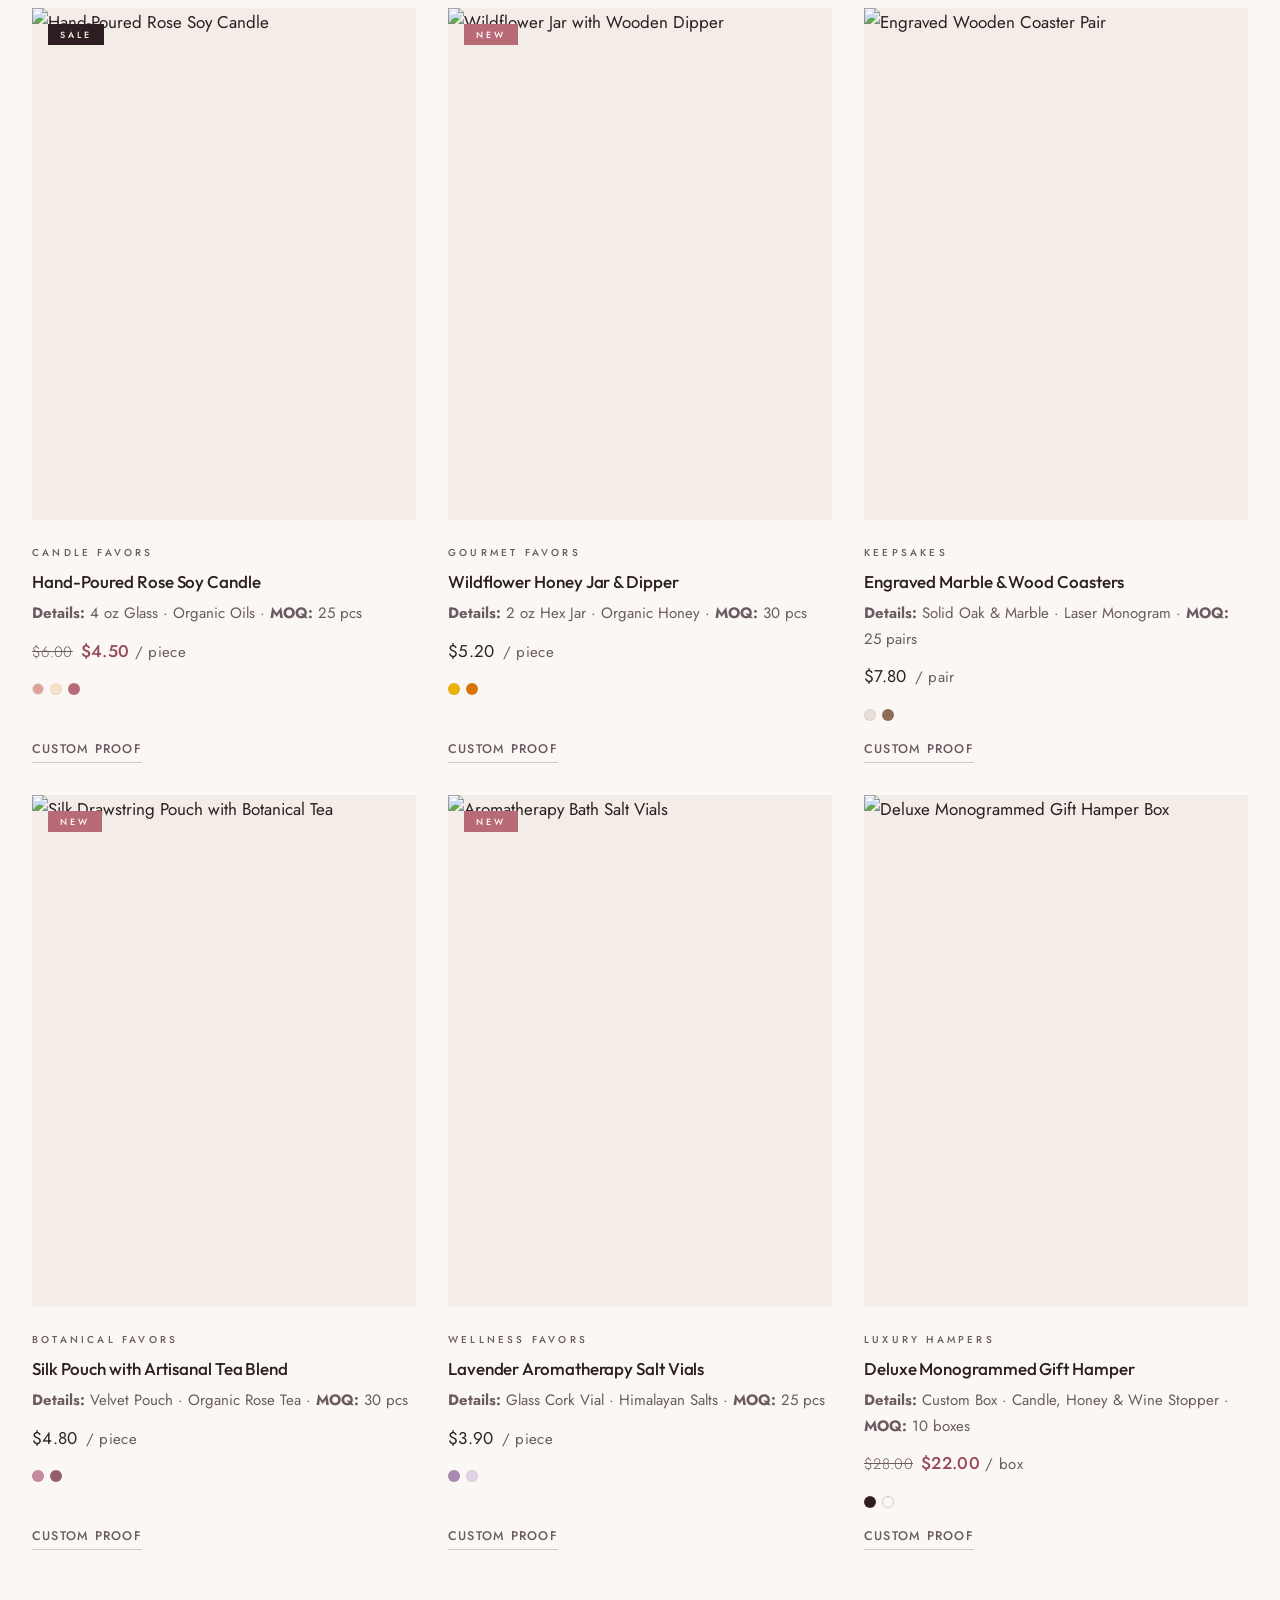
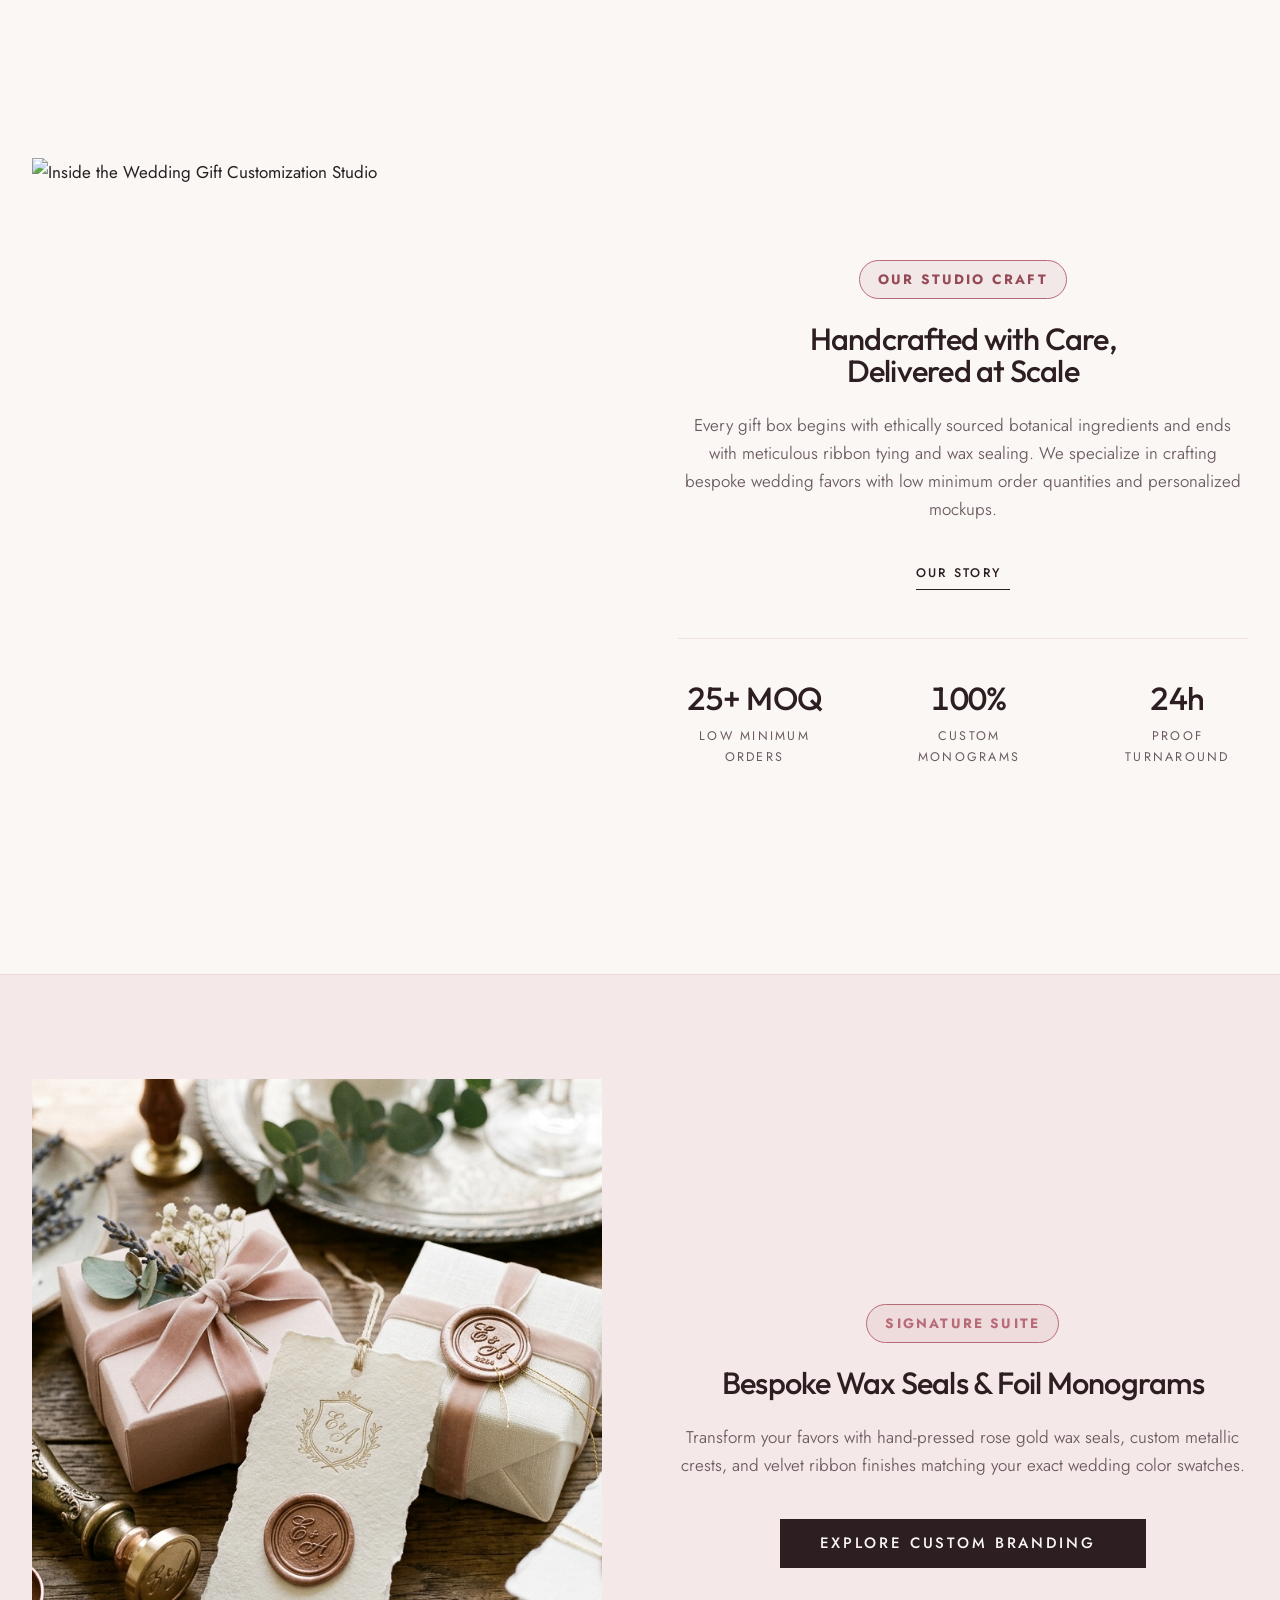
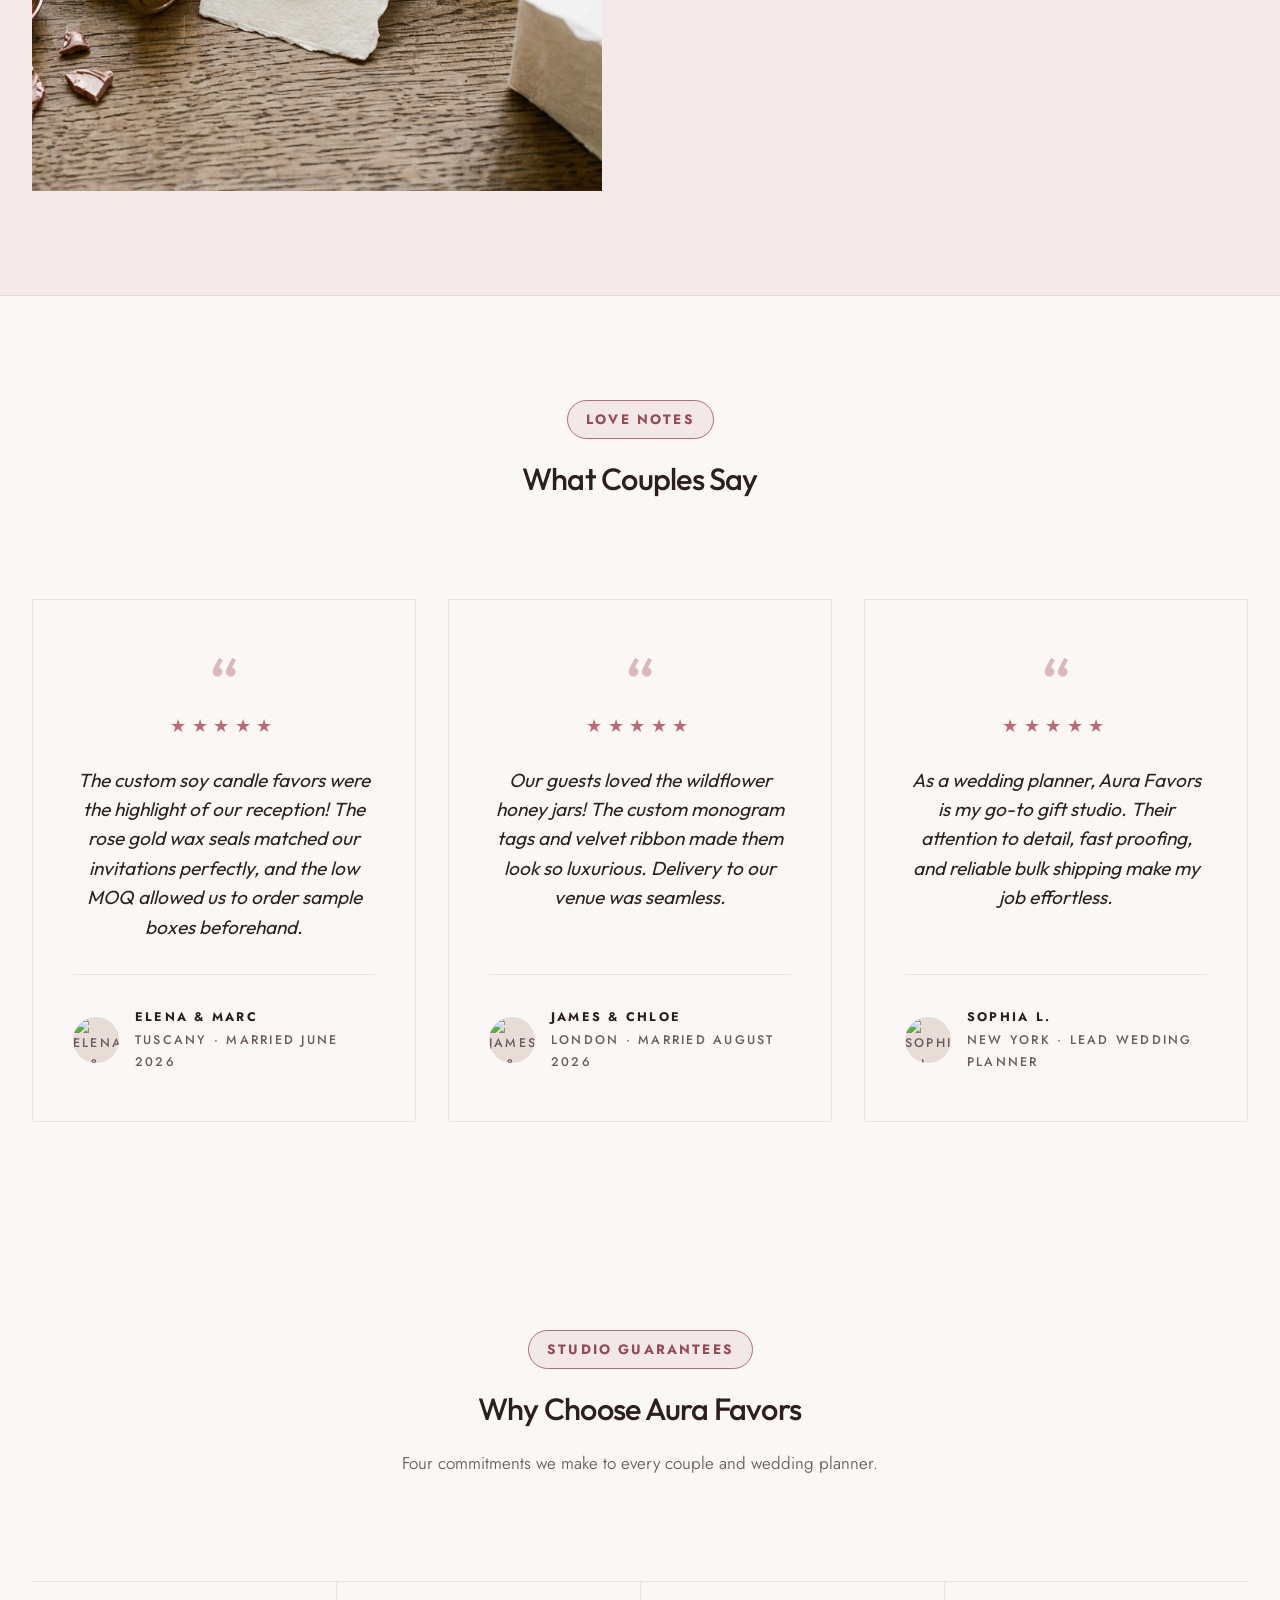
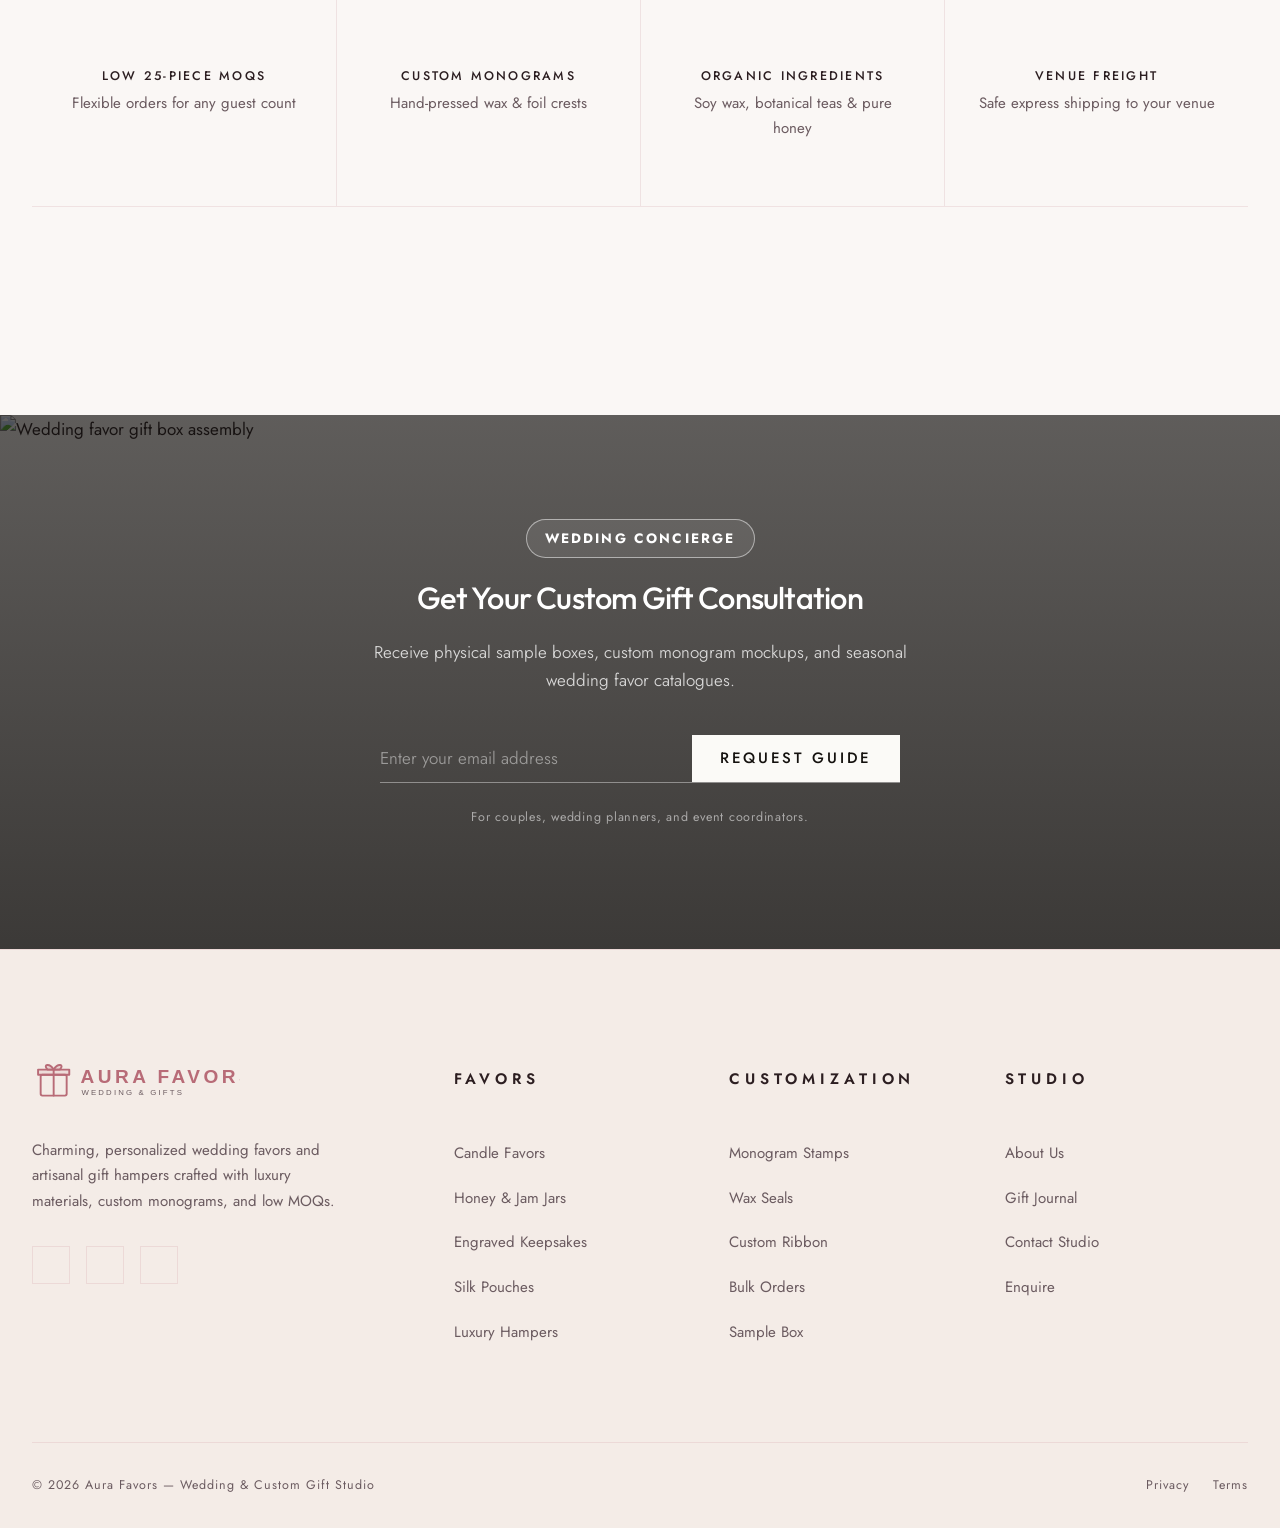
==== commit ed8a80cf: "U" ====
--- a/index.html
+++ b/index.html
@@ -84,7 +84,7 @@
       <div class="nav-actions">
         <button class="rtl-toggle" aria-label="Toggle text direction"></button>
         <button class="theme-toggle" aria-label="Toggle dark mode"><i class="ph ph-moon"></i></button>
-        <a href="enquire.html" class="btn btn-sm btn-outline desk-only">Enquire</a>
+        <a href="enquire.html" class="btn btn-sm btn-primary desk-only">Enquire</a>
         <button class="hamburger" aria-label="Open menu"><i class="ph ph-list"></i></button>
       </div>
     </div>
@@ -140,7 +140,40 @@
       <div class="container">
         <div class="section-header centered" style="margin-bottom:var(--space-6)">
           <span class="eyebrow centered" data-reveal>Artisanal Commitment</span>
-          <h2 data-reveal style="--reveal-delay:1">Our Studio Standards</h2>
+          <h2 data-reveal style="--reveal-delay:1">Our Studio Standards &amp; Craft Pledge</h2>
+          <p class="subtext" data-reveal style="--reveal-delay:2">
+            Every Aura keepsake is shaped by uncompromising craft standards — from organic ethically harvested botanicals to small-batch candle pouring and custom hot-stamped wax seals designed specifically for your wedding day.
+          </p>
+        </div>
+
+        <div class="artisanal-grid" data-reveal="fade">
+          <div class="artisanal-card">
+            <div class="artisanal-icon"><i class="ph ph-seal-check"></i></div>
+            <span class="artisanal-tag">Bespoke Heraldry</span>
+            <h3>Custom Wax Seals &amp; Foil Monograms</h3>
+            <p>Every crest and monogram is hand-drawn and hot-pressed with metallic rose gold or champagne wax for heirloom invitation and favor presentation.</p>
+          </div>
+
+          <div class="artisanal-card">
+            <div class="artisanal-icon"><i class="ph ph-leaf"></i></div>
+            <span class="artisanal-tag">Certified Purity</span>
+            <h3>Hand-Poured Organic Soy &amp; Botanicals</h3>
+            <p>100% natural organic soy wax, pure wild lavender honey, and essential oil fragrances hand-poured in small artisanal studio batches.</p>
+          </div>
+
+          <div class="artisanal-card">
+            <div class="artisanal-icon"><i class="ph ph-sliders"></i></div>
+            <span class="artisanal-tag">Accessible Luxury</span>
+            <h3>Low 25-Piece Minimum Orders (MOQs)</h3>
+            <p>Accessible batch sizes allow couples celebrating intimate micro-weddings and destination galas alike to enjoy couture bespoke gifting.</p>
+          </div>
+
+          <div class="artisanal-card">
+            <div class="artisanal-icon"><i class="ph ph-truck"></i></div>
+            <span class="artisanal-tag">White-Glove Care</span>
+            <h3>Venue Express Delivery &amp; Digital Proofs</h3>
+            <p>Complimentary digital design mockups with climate-controlled, insured shipping delivered directly to your wedding planner or venue coordinator.</p>
+          </div>
         </div>
       </div>
 
@@ -217,8 +250,8 @@
         <h2 data-reveal style="--reveal-delay:1">Popular Wedding Favors</h2>
         <p class="subtext" data-reveal style="--reveal-delay:2">Handcrafted keepsakes loved by couples and wedding
           guests alike.</p>
-        <div data-reveal style="--reveal-delay:3; margin-top: var(--space-2);">
-          <a href="shop.html" class="link-arrow">View All <i class="ph ph-arrow-right"></i></a>
+        <div data-reveal style="--reveal-delay:3; margin-top: var(--space-4);">
+          <a href="shop.html" class="btn btn-primary">View All Favors <i class="ph ph-arrow-right"></i></a>
         </div>
       </div>
 
@@ -445,8 +478,8 @@
     <section class="section-light-surface" id="evening" style="padding: var(--space-12) 0;">
       <div class="container split" id="evening-split">
         <div class="split-media" data-reveal>
-          <img src="https://encrypted-tbn0.gstatic.com/images?q=tbn:ANd9GcQMz5EHS_lPghfJNnuWLPZ1FtpQ05kB68_n2qhZSL9pxVKAWpXnZHR0RhM&s=10"
-            alt="Custom wax seal stamps and monogram gold foil packaging" loading="lazy">
+          <img src="assets/images/signature-suite-bespoke.jpg"
+            alt="Aura Favors Signature Suite - Bespoke rose gold wax seals, gold foil monograms, and velvet ribbon gift boxes" loading="lazy">
         </div>
         <div class="split-body centered" data-reveal style="--reveal-delay:1">
           <span class="eyebrow centered">Signature Suite</span>
@@ -455,7 +488,7 @@
             Transform your favors with hand-pressed rose gold wax seals, custom metallic crests, and velvet ribbon
             finishes matching your exact wedding color swatches.
           </p>
-          <a href="branding.html" class="btn btn-outline">Shop Custom Branding <i class="ph ph-arrow-right"></i></a>
+          <a href="branding.html" class="btn btn-primary">Explore Custom Branding <i class="ph ph-arrow-right"></i></a>
         </div>
       </div>
     </section>
@@ -555,7 +588,7 @@
           <p class="subtext">Receive physical sample boxes, custom monogram mockups, and seasonal wedding favor
             catalogues.</p>
           <form class="newsletter-form"
-            onsubmit="event.preventDefault(); window.Aura &amp;&amp; window.Aura.toast('Subscribed! Check your email for our favor guide.', 'ph-check-circle'); this.reset();">
+            onsubmit="event.preventDefault(); window.Aura && window.Aura.toast('Subscribed! Check your email for our favor guide.', 'ph-check-circle'); this.reset();">
             <input type="email" class="form-control" placeholder="Enter your email address" aria-label="Email address"
               required>
             <button type="submit" class="btn btn-light">Request Guide</button>
--- a/assets/css/style.css
+++ b/assets/css/style.css
@@ -28,7 +28,8 @@
   /* Typography */
   --font-display: 'Outfit', -apple-system, BlinkMacSystemFont, sans-serif;
   --font-body: 'Jost', 'Outfit', -apple-system, BlinkMacSystemFont, sans-serif;
-  --font-heading: var(--font-display); /* legacy alias */
+  --font-heading: var(--font-display);
+  /* legacy alias */
 
   --text-display: clamp(2.5rem, 4.2vw, 4.25rem);
   --text-h1: clamp(2.125rem, 3.4vw, 3.25rem);
@@ -61,6 +62,7 @@
   --space-4: 32px;
   --space-5: 40px;
   --space-6: 48px;
+  --space-7: 56px;
   --space-8: 64px;
   --space-10: 80px;
   --space-12: 104px;
@@ -112,7 +114,13 @@
 /* ==========================================================================
    Base
    ========================================================================== */
-*, *::before, *::after { box-sizing: border-box; margin: 0; padding: 0; }
+*,
+*::before,
+*::after {
+  box-sizing: border-box;
+  margin: 0;
+  padding: 0;
+}
 
 html {
   font-size: 16px;
@@ -144,24 +152,65 @@
   opacity: 0.028;
   background-image: url("data:image/svg+xml,%3Csvg xmlns='http://www.w3.org/2000/svg' width='240' height='240'%3E%3Cfilter id='n'%3E%3CfeTurbulence type='fractalNoise' baseFrequency='0.82' numOctaves='4' stitchTiles='stitch'/%3E%3C/filter%3E%3Crect width='100%25' height='100%25' filter='url(%23n)'/%3E%3C/svg%3E");
 }
-[data-theme="dark"] body::after { opacity: 0.045; }
-
-img { max-width: 100%; height: auto; display: block; }
-a { color: inherit; text-decoration: none; transition: color 0.35s var(--ease-out), opacity 0.35s var(--ease-out); }
-ul { list-style: none; }
-button, input, select, textarea { font-family: inherit; font-size: inherit; border: none; outline: none; background: none; color: inherit; }
-
-::selection { background: var(--color-primary); color: var(--color-secondary); }
+
+[data-theme="dark"] body::after {
+  opacity: 0.045;
+}
+
+img {
+  max-width: 100%;
+  height: auto;
+  display: block;
+}
+
+a {
+  color: inherit;
+  text-decoration: none;
+  transition: color 0.35s var(--ease-out), opacity 0.35s var(--ease-out);
+}
+
+ul {
+  list-style: none;
+}
+
+button,
+input,
+select,
+textarea {
+  font-family: inherit;
+  font-size: inherit;
+  border: none;
+  outline: none;
+  background: none;
+  color: inherit;
+}
+
+::selection {
+  background: var(--color-primary);
+  color: var(--color-secondary);
+}
 
 :focus-visible {
   outline: 1px solid var(--color-accent);
   outline-offset: 3px;
 }
 
-::-webkit-scrollbar { width: 10px; height: 10px; }
-::-webkit-scrollbar-track { background: var(--color-surface); }
-::-webkit-scrollbar-thumb { background: var(--color-border); }
-::-webkit-scrollbar-thumb:hover { background: var(--color-accent); }
+::-webkit-scrollbar {
+  width: 10px;
+  height: 10px;
+}
+
+::-webkit-scrollbar-track {
+  background: var(--color-surface);
+}
+
+::-webkit-scrollbar-thumb {
+  background: var(--color-border);
+}
+
+::-webkit-scrollbar-thumb:hover {
+  background: var(--color-accent);
+}
 
 /* Horizontal longhands only — a `padding` shorthand here would out-specify
    the `section` element rule and flatten every section's vertical rhythm. */
@@ -172,12 +221,21 @@
   padding-left: var(--space-6);
   padding-right: var(--space-6);
 }
-.container-narrow { max-width: 900px; margin: 0 auto; }
+
+.container-narrow {
+  max-width: 900px;
+  margin: 0 auto;
+}
 
 /* ==========================================================================
    Typography
    ========================================================================== */
-h1, h2, h3, h4, h5, h6 {
+h1,
+h2,
+h3,
+h4,
+h5,
+h6 {
   font-family: var(--font-display);
   font-optical-sizing: auto;
   line-height: var(--lh-heading);
@@ -186,11 +244,34 @@
   letter-spacing: var(--track-display);
   font-weight: 500;
 }
-h1 { font-size: var(--text-h1); font-weight: var(--weight-h1); }
-h2 { font-size: var(--text-h2); font-weight: var(--weight-h2); text-align: center; }
-h3 { font-size: var(--text-h3); font-weight: var(--weight-h3); text-align: center; letter-spacing: -0.015em; }
-h4 { font-size: var(--text-h4); font-weight: var(--weight-h4); letter-spacing: -0.01em; }
-p { margin-bottom: var(--space-2); }
+
+h1 {
+  font-size: var(--text-h1);
+  font-weight: var(--weight-h1);
+}
+
+h2 {
+  font-size: var(--text-h2);
+  font-weight: var(--weight-h2);
+  text-align: center;
+}
+
+h3 {
+  font-size: var(--text-h3);
+  font-weight: var(--weight-h3);
+  text-align: center;
+  letter-spacing: -0.015em;
+}
+
+h4 {
+  font-size: var(--text-h4);
+  font-weight: var(--weight-h4);
+  letter-spacing: -0.01em;
+}
+
+p {
+  margin-bottom: var(--space-2);
+}
 
 .display {
   font-size: var(--text-display);
@@ -198,7 +279,11 @@
   line-height: 0.98;
   letter-spacing: -0.03em;
 }
-.italic-accent { font-style: italic; font-weight: 400; }
+
+.italic-accent {
+  font-style: italic;
+  font-weight: 400;
+}
 
 .subtext {
   text-align: center;
@@ -217,12 +302,14 @@
   gap: var(--space-2);
   font-family: var(--font-body);
   font-size: var(--text-micro);
-  font-weight: 600; /* Bolder for premium look inside badge */
+  font-weight: 600;
+  /* Bolder for premium look inside badge */
   letter-spacing: var(--track-eyebrow);
   text-transform: uppercase;
   color: var(--color-accent);
   margin-bottom: var(--space-3);
 }
+
 .eyebrow::before {
   content: '';
   width: 32px;
@@ -230,24 +317,36 @@
   background: currentColor;
   opacity: 0.6;
 }
-.eyebrow.no-rule::before { display: none; }
+
+.eyebrow.no-rule::before {
+  display: none;
+}
+
 .eyebrow.centered {
   justify-content: center;
-  font-size: 0.85rem; /* Larger font size for better visibility */
-  font-weight: 700; /* Bold weight to stand out */
-  color: var(--color-accent-text); /* Contrast-optimized text color */
-  border: 1.5px solid var(--color-accent); /* Bolder wrapped border */
-  padding: 7px 18px; /* Slightly more padding for badge presence */
+  font-size: 0.85rem;
+  /* Larger font size for better visibility */
+  font-weight: 700;
+  /* Bold weight to stand out */
+  color: var(--color-accent-text);
+  /* Contrast-optimized text color */
+  border: 1.5px solid var(--color-accent);
+  /* Bolder wrapped border */
+  padding: 7px 18px;
+  /* Slightly more padding for badge presence */
   border-radius: 100px;
   background-color: var(--color-accent-wash);
   margin-left: auto;
   margin-right: auto;
-  letter-spacing: 0.16em; /* Slightly wider letter-spacing for premium feel */
-}
+  letter-spacing: 0.16em;
+  /* Slightly wider letter-spacing for premium feel */
+}
+
 .eyebrow.centered::before,
 .eyebrow.centered::after {
   display: none;
 }
+
 /* Style overrides for centered eyebrows on dark backgrounds (Hero and Newsletter) */
 .hero.light-text .eyebrow.centered,
 .newsletter .eyebrow.centered {
@@ -256,9 +355,24 @@
   background-color: rgba(255, 255, 255, 0.08);
 }
 
-.rule { height: 1px; background: var(--color-border); border: 0; }
-.rule-short { width: 56px; height: 1px; background: var(--color-accent); margin: var(--space-3) 0; border: 0; }
-.rule-short.centered { margin-left: auto; margin-right: auto; }
+.rule {
+  height: 1px;
+  background: var(--color-border);
+  border: 0;
+}
+
+.rule-short {
+  width: 56px;
+  height: 1px;
+  background: var(--color-accent);
+  margin: var(--space-3) 0;
+  border: 0;
+}
+
+.rule-short.centered {
+  margin-left: auto;
+  margin-right: auto;
+}
 
 /* Prices */
 .price {
@@ -271,8 +385,18 @@
   gap: var(--space-1);
   color: var(--color-text);
 }
-.price-sale { color: var(--color-accent-text); font-weight: 500; }
-.price-original { text-decoration: line-through; color: var(--color-text-muted); font-size: var(--text-small); font-weight: 300; }
+
+.price-sale {
+  color: var(--color-accent-text);
+  font-weight: 500;
+}
+
+.price-original {
+  text-decoration: line-through;
+  color: var(--color-text-muted);
+  font-size: var(--text-small);
+  font-weight: 300;
+}
 
 /* ==========================================================================
    Buttons & Links
@@ -298,6 +422,7 @@
   border: 1px solid transparent;
   transition: color 0.45s var(--ease-out), border-color 0.45s var(--ease-out), background-color 0.45s var(--ease-out);
 }
+
 /* Sweep fill on hover */
 .btn::before {
   content: '';
@@ -307,27 +432,56 @@
   transform: translateY(101%);
   transition: transform 0.5s var(--ease-out);
 }
-.btn:hover::before, .btn:focus-visible::before { transform: translateY(0); }
+
+.btn:hover::before,
+.btn:focus-visible::before {
+  transform: translateY(0);
+}
 
 .btn-primary {
   background-color: var(--color-primary);
   color: var(--color-secondary);
   border-color: var(--color-primary);
 }
-.btn-primary::before { background-color: var(--color-accent); }
-.btn-primary:hover { color: #fff; border-color: var(--color-accent); }
+
+.btn-primary::before {
+  background-color: var(--color-accent);
+}
+
+.btn-primary:hover {
+  color: #fff;
+  border-color: var(--color-accent);
+}
 
 .btn-outline {
   background-color: transparent;
   color: var(--color-primary);
   border-color: var(--color-hairline);
 }
-.btn-outline::before { background-color: var(--color-primary); }
-.btn-outline:hover { color: var(--color-secondary); border-color: var(--color-primary); }
-
-.btn-accent { background-color: var(--color-accent); color: #fff; border-color: var(--color-accent); }
-.btn-accent::before { background-color: var(--color-primary); }
-.btn-accent:hover { color: var(--color-secondary); border-color: var(--color-primary); }
+
+.btn-outline::before {
+  background-color: var(--color-primary);
+}
+
+.btn-outline:hover {
+  color: var(--color-secondary);
+  border-color: var(--color-primary);
+}
+
+.btn-accent {
+  background-color: var(--color-accent);
+  color: #fff;
+  border-color: var(--color-accent);
+}
+
+.btn-accent::before {
+  background-color: var(--color-primary);
+}
+
+.btn-accent:hover {
+  color: var(--color-secondary);
+  border-color: var(--color-primary);
+}
 
 /* On dark imagery — fixed colours, never theme-flipped */
 .btn-light {
@@ -335,19 +489,39 @@
   color: #14110E;
   border-color: #FBFAF7;
 }
-.btn-light::before { background-color: var(--color-accent); }
-.btn-light:hover { color: #fff; border-color: var(--color-accent); }
+
+.btn-light::before {
+  background-color: var(--color-accent);
+}
+
+.btn-light:hover {
+  color: #fff;
+  border-color: var(--color-accent);
+}
 
 .btn-ghost-light {
   background: transparent;
   color: #fff;
   border-color: rgba(255, 255, 255, 0.45);
 }
-.btn-ghost-light::before { background-color: rgba(255, 255, 255, 0.95); }
-.btn-ghost-light:hover { color: #14110E; border-color: #fff; }
-
-.btn-full { width: 100%; }
-.btn-sm { padding: 0.85em 1.8em; font-size: 0.6875rem; }
+
+.btn-ghost-light::before {
+  background-color: rgba(255, 255, 255, 0.95);
+}
+
+.btn-ghost-light:hover {
+  color: #14110E;
+  border-color: #fff;
+}
+
+.btn-full {
+  width: 100%;
+}
+
+.btn-sm {
+  padding: 0.85em 1.8em;
+  font-size: 0.6875rem;
+}
 
 /* Understated editorial link */
 .link-arrow {
@@ -366,8 +540,15 @@
   background-size: 100% 1px;
   transition: color 0.4s var(--ease-out), background-size 0.5s var(--ease-out), gap 0.4s var(--ease-out);
 }
-.link-arrow:hover { color: var(--color-accent); gap: 1.1em; }
-.link-arrow i { font-size: 1.05rem; }
+
+.link-arrow:hover {
+  color: var(--color-accent);
+  gap: 1.1em;
+}
+
+.link-arrow i {
+  font-size: 1.05rem;
+}
 
 .link-underline {
   background-image: linear-gradient(var(--color-accent), var(--color-accent));
@@ -377,7 +558,10 @@
   transition: background-size 0.5s var(--ease-out), color 0.4s var(--ease-out);
   padding-bottom: 2px;
 }
-.link-underline:hover { background-size: 100% 1px; }
+
+.link-underline:hover {
+  background-size: 100% 1px;
+}
 
 /* ==========================================================================
    Announcement bar
@@ -398,6 +582,7 @@
   transform: translateY(0);
   transition: transform 0.5s var(--ease-out);
 }
+
 .sale-banner p {
   margin: 0;
   font-size: var(--text-micro);
@@ -405,14 +590,21 @@
   letter-spacing: var(--track-label);
   text-transform: uppercase;
 }
+
 .sale-banner a {
   margin-left: var(--space-2);
   color: var(--color-accent-soft);
   border-bottom: 1px solid currentColor;
   padding-bottom: 1px;
 }
-.sale-banner a:hover { color: #fff; }
-body.scrolled .sale-banner { transform: translateY(-100%); }
+
+.sale-banner a:hover {
+  color: #fff;
+}
+
+body.scrolled .sale-banner {
+  transform: translateY(-100%);
+}
 
 /* ==========================================================================
    Navbar
@@ -426,10 +618,16 @@
   background-color: transparent;
   border-bottom: 1px solid transparent;
   transition: top 0.5s var(--ease-out), background-color 0.5s var(--ease-out),
-              border-color 0.5s var(--ease-out), box-shadow 0.5s var(--ease-out);
-}
-body.has-announcement .navbar { top: var(--announce-h); }
-body.has-announcement.scrolled .navbar { top: 0; }
+    border-color 0.5s var(--ease-out), box-shadow 0.5s var(--ease-out);
+}
+
+body.has-announcement .navbar {
+  top: var(--announce-h);
+}
+
+body.has-announcement.scrolled .navbar {
+  top: 0;
+}
 
 .navbar .container {
   display: flex;
@@ -459,11 +657,27 @@
 body.nav-overlay:not(.scrolled) .navbar .nav-icon,
 body.nav-overlay:not(.scrolled) .navbar .theme-toggle,
 body.nav-overlay:not(.scrolled) .navbar .rtl-toggle,
-body.nav-overlay:not(.scrolled) .navbar .hamburger { color: #fff; }
-body.nav-overlay:not(.scrolled) .navbar .btn-outline { color: #fff; border-color: rgba(255,255,255,0.5); }
-body.nav-overlay:not(.scrolled) .navbar .btn-outline::before { background-color: #fff; }
-body.nav-overlay:not(.scrolled) .navbar .btn-outline:hover { color: #14110E; }
-body.nav-overlay:not(.scrolled) .navbar .cart-count { background: #fff; color: #14110E; }
+body.nav-overlay:not(.scrolled) .navbar .hamburger {
+  color: #fff;
+}
+
+body.nav-overlay:not(.scrolled) .navbar .btn-outline {
+  color: #fff;
+  border-color: rgba(255, 255, 255, 0.5);
+}
+
+body.nav-overlay:not(.scrolled) .navbar .btn-outline::before {
+  background-color: #fff;
+}
+
+body.nav-overlay:not(.scrolled) .navbar .btn-outline:hover {
+  color: #14110E;
+}
+
+body.nav-overlay:not(.scrolled) .navbar .cart-count {
+  background: #fff;
+  color: #14110E;
+}
 
 body.nav-overlay:not(.scrolled) .navbar .nav-icon,
 body.nav-overlay:not(.scrolled) .navbar .theme-toggle,
@@ -471,6 +685,7 @@
 body.nav-overlay:not(.scrolled) .navbar .hamburger {
   border-color: rgba(255, 255, 255, 0.25);
 }
+
 body.nav-overlay:not(.scrolled) .navbar .nav-icon:hover,
 body.nav-overlay:not(.scrolled) .navbar .theme-toggle:hover,
 body.nav-overlay:not(.scrolled) .navbar .rtl-toggle:hover,
@@ -489,15 +704,24 @@
   transition: opacity 0.4s var(--ease-out);
   flex-shrink: 0;
 }
+
 .logo img {
   height: 52px;
   width: auto;
   display: block;
   transition: height 0.5s var(--ease-out);
 }
-.logo:hover { opacity: 0.68; }
-
-.nav-links { display: flex; align-items: center; gap: var(--space-5); }
+
+.logo:hover {
+  opacity: 0.68;
+}
+
+.nav-links {
+  display: flex;
+  align-items: center;
+  gap: var(--space-5);
+}
+
 .nav-links a {
   position: relative;
   font-size: var(--text-small);
@@ -507,6 +731,7 @@
   color: var(--color-primary);
   padding: 6px 0;
 }
+
 .nav-links a::after {
   content: '';
   position: absolute;
@@ -519,11 +744,26 @@
   transform-origin: right;
   transition: transform 0.45s var(--ease-out);
 }
-.nav-links a:hover::after, .nav-links a.active::after { transform: scaleX(1); transform-origin: left; }
-.nav-links a.active { color: var(--color-accent); }
-body.nav-overlay:not(.scrolled) .navbar .nav-links a.active { color: #fff; }
-
-.nav-actions { display: flex; align-items: center; gap: var(--space-3); }
+
+.nav-links a:hover::after,
+.nav-links a.active::after {
+  transform: scaleX(1);
+  transform-origin: left;
+}
+
+.nav-links a.active {
+  color: var(--color-accent);
+}
+
+body.nav-overlay:not(.scrolled) .navbar .nav-links a.active {
+  color: #fff;
+}
+
+.nav-actions {
+  display: flex;
+  align-items: center;
+  gap: var(--space-3);
+}
 
 .navbar .btn-sm {
   height: 40px;
@@ -534,7 +774,10 @@
   font-size: var(--text-small);
 }
 
-.nav-icon, .theme-toggle, .rtl-toggle, .hamburger {
+.nav-icon,
+.theme-toggle,
+.rtl-toggle,
+.hamburger {
   position: relative;
   display: inline-flex;
   align-items: center;
@@ -550,7 +793,11 @@
   transition: color 0.35s var(--ease-out), border-color 0.35s var(--ease-out), background-color 0.35s var(--ease-out), transform 0.35s var(--ease-out);
   flex-shrink: 0;
 }
-.nav-icon:hover, .theme-toggle:hover, .rtl-toggle:hover, .hamburger:hover {
+
+.nav-icon:hover,
+.theme-toggle:hover,
+.rtl-toggle:hover,
+.hamburger:hover {
   color: var(--color-accent);
   border-color: var(--color-accent);
   background-color: var(--color-accent-wash);
@@ -561,27 +808,44 @@
    Sun and moon are the same disc. Going dark, the disc swells while the mask
    circle slides in from the right to bite a crescent out of it, and the beams
    rotate away. The bite is delayed so the growth reads first. */
-.theme-icon { width: 22px; height: 22px; display: block; }
+.theme-icon {
+  width: 22px;
+  height: 22px;
+  display: block;
+}
+
 .theme-icon .sun {
   transform-origin: center;
   transition: transform 0.5s cubic-bezier(0.5, 1.25, 0.75, 1.25);
 }
+
 .theme-icon .sun-beams {
   transform-origin: center;
   stroke-width: 2px;
   stroke-linecap: round;
   transition: transform 0.5s cubic-bezier(0.5, 1.5, 0.75, 1.25),
-              opacity 0.5s var(--ease-out);
-}
-.theme-icon .moon-mask circle { transition: transform 0.25s cubic-bezier(0, 0, 0, 1); }
-
-[data-theme="dark"] .theme-icon .sun { transform: scale(1.75); }
-[data-theme="dark"] .theme-icon .sun-beams { opacity: 0; transform: rotateZ(-25deg); }
+    opacity 0.5s var(--ease-out);
+}
+
+.theme-icon .moon-mask circle {
+  transition: transform 0.25s cubic-bezier(0, 0, 0, 1);
+}
+
+[data-theme="dark"] .theme-icon .sun {
+  transform: scale(1.75);
+}
+
+[data-theme="dark"] .theme-icon .sun-beams {
+  opacity: 0;
+  transform: rotateZ(-25deg);
+}
+
 [data-theme="dark"] .theme-icon .moon-mask circle {
   transform: translateX(-7px);
   transition-delay: 0.25s;
   transition-duration: 0.5s;
 }
+
 .cart-count {
   position: absolute;
   top: -2px;
@@ -600,7 +864,10 @@
   justify-content: center;
   line-height: 1;
 }
-.hamburger { display: none; }
+
+.hamburger {
+  display: none;
+}
 
 /* ==========================================================================
    Drawer
@@ -616,7 +883,11 @@
   visibility: hidden;
   transition: opacity 0.5s var(--ease-out), visibility 0.5s;
 }
-.drawer-overlay.open { opacity: 1; visibility: visible; }
+
+.drawer-overlay.open {
+  opacity: 1;
+  visibility: visible;
+}
 
 .drawer {
   position: fixed;
@@ -634,20 +905,40 @@
   overflow-y: auto;
   border-left: 1px solid var(--color-hairline);
 }
-.drawer.open { right: 0; }
-.drawer-header { display: flex; justify-content: space-between; align-items: center; margin-bottom: var(--space-8); }
+
+.drawer.open {
+  right: 0;
+}
+
+.drawer-header {
+  display: flex;
+  justify-content: space-between;
+  align-items: center;
+  margin-bottom: var(--space-8);
+}
+
 .drawer-close {
   display: inline-flex;
   align-items: center;
   justify-content: center;
-  width: 42px; height: 42px;
+  width: 42px;
+  height: 42px;
   font-size: 1.5rem;
   cursor: pointer;
   color: var(--color-primary);
   transition: color 0.35s var(--ease-out), transform 0.5s var(--ease-out);
 }
-.drawer-close:hover { color: var(--color-accent); transform: rotate(90deg); }
-.drawer-links { display: flex; flex-direction: column; }
+
+.drawer-close:hover {
+  color: var(--color-accent);
+  transform: rotate(90deg);
+}
+
+.drawer-links {
+  display: flex;
+  flex-direction: column;
+}
+
 .drawer-links a {
   font-family: var(--font-display);
   font-size: 1.75rem;
@@ -662,6 +953,7 @@
   justify-content: space-between;
   color: var(--color-primary);
 }
+
 .drawer-links a::after {
   content: '\2197';
   font-family: var(--font-body);
@@ -670,11 +962,34 @@
   transform: translateX(-8px);
   transition: opacity 0.4s var(--ease-out), transform 0.4s var(--ease-out);
 }
-.drawer-links a:hover { color: var(--color-accent); }
-.drawer-links a:hover::after { opacity: 1; transform: translateX(0); }
-.drawer-links a.active { color: var(--color-accent); }
-.drawer-actions { margin-top: auto; display: flex; flex-direction: column; gap: var(--space-3); padding-top: var(--space-6); }
-.drawer-utility { display: flex; align-items: center; gap: var(--space-2); }
+
+.drawer-links a:hover {
+  color: var(--color-accent);
+}
+
+.drawer-links a:hover::after {
+  opacity: 1;
+  transform: translateX(0);
+}
+
+.drawer-links a.active {
+  color: var(--color-accent);
+}
+
+.drawer-actions {
+  margin-top: auto;
+  display: flex;
+  flex-direction: column;
+  gap: var(--space-3);
+  padding-top: var(--space-6);
+}
+
+.drawer-utility {
+  display: flex;
+  align-items: center;
+  gap: var(--space-2);
+}
+
 .drawer-meta {
   font-size: var(--text-micro);
   letter-spacing: var(--track-label);
@@ -685,13 +1000,30 @@
 /* ==========================================================================
    Sections & Layout
    ========================================================================== */
-section { padding: var(--space-12) 0; }
+section {
+  padding: var(--space-12) 0;
+}
+
 /* Longhands only — `.tight` is combined with `.container`, whose side padding must survive */
-section.tight { padding-top: var(--space-8); padding-bottom: var(--space-8); }
-
-.section-header { margin-bottom: var(--space-10); }
-.section-header.centered { text-align: center; display: flex; flex-direction: column; align-items: center; }
-.section-header .subtext { margin-bottom: 0; }
+section.tight {
+  padding-top: var(--space-8);
+  padding-bottom: var(--space-8);
+}
+
+.section-header {
+  margin-bottom: var(--space-10);
+}
+
+.section-header.centered {
+  text-align: center;
+  display: flex;
+  flex-direction: column;
+  align-items: center;
+}
+
+.section-header .subtext {
+  margin-bottom: 0;
+}
 
 /* Header with a title on the left and an action on the right */
 .section-head-split {
@@ -703,25 +1035,59 @@
   margin-bottom: var(--space-8);
   border-bottom: 1px solid var(--color-hairline);
 }
-.section-head-split h2 { text-align: left; margin-bottom: 0; }
-.section-head-split .subtext { text-align: left; margin: var(--space-2) 0 0; max-width: 44ch; }
-.section-head-split .eyebrow { margin-bottom: var(--space-2); }
+
+.section-head-split h2 {
+  text-align: left;
+  margin-bottom: 0;
+}
+
+.section-head-split .subtext {
+  text-align: left;
+  margin: var(--space-2) 0 0;
+  max-width: 44ch;
+}
+
+.section-head-split .eyebrow {
+  margin-bottom: var(--space-2);
+}
 
 /* Centred variant — for heads with no trailing link, where `space-between`
    just parks the single child on the left. */
-.section-head-split.centered { justify-content: center; text-align: center; }
-.section-head-split.centered h2 { text-align: center; }
+.section-head-split.centered {
+  justify-content: center;
+  text-align: center;
+}
+
+.section-head-split.centered h2 {
+  text-align: center;
+}
+
 .section-head-split.centered .subtext {
   text-align: center;
   margin-left: auto;
   margin-right: auto;
 }
 
-.grid { display: grid; gap: var(--space-4); }
-.grid-4 { grid-template-columns: repeat(4, 1fr); }
-.grid-3 { grid-template-columns: repeat(3, 1fr); }
-.grid-2 { grid-template-columns: repeat(2, 1fr); }
-.gap-lg { gap: var(--space-8); }
+.grid {
+  display: grid;
+  gap: var(--space-4);
+}
+
+.grid-4 {
+  grid-template-columns: repeat(4, 1fr);
+}
+
+.grid-3 {
+  grid-template-columns: repeat(3, 1fr);
+}
+
+.grid-2 {
+  grid-template-columns: repeat(2, 1fr);
+}
+
+.gap-lg {
+  gap: var(--space-8);
+}
 
 /* ==========================================================================
    Hero
@@ -738,9 +1104,18 @@
   padding-bottom: var(--space-12);
   isolation: isolate;
 }
-body.has-announcement .hero:first-of-type { padding-top: calc(var(--nav-h) + var(--announce-h) + var(--space-10)); }
-
-.hero-media { position: absolute; inset: 0; z-index: -2; overflow: hidden; }
+
+body.has-announcement .hero:first-of-type {
+  padding-top: calc(var(--nav-h) + var(--announce-h) + var(--space-10));
+}
+
+.hero-media {
+  position: absolute;
+  inset: 0;
+  z-index: -2;
+  overflow: hidden;
+}
+
 .hero-media img {
   width: 100%;
   height: 100%;
@@ -749,7 +1124,12 @@
   transform: scale(1.06);
   animation: slowZoom 18s var(--ease-out) forwards;
 }
-@keyframes slowZoom { to { transform: scale(1); } }
+
+@keyframes slowZoom {
+  to {
+    transform: scale(1);
+  }
+}
 
 .hero-overlay {
   position: absolute;
@@ -759,6 +1139,7 @@
     linear-gradient(to bottom, rgba(10, 9, 7, 0.55) 0%, rgba(10, 9, 7, 0.34) 40%, rgba(10, 9, 7, 0.78) 100%),
     radial-gradient(120% 95% at 50% 42%, rgba(10, 9, 7, 0.16) 30%, rgba(10, 9, 7, 0.62) 100%);
 }
+
 /* Directional scrim for left-aligned hero copy — keeps the right of the frame open */
 .hero-overlay.scrim-left {
   background:
@@ -774,31 +1155,64 @@
   margin: 0 auto;
   padding: 0 var(--space-6);
 }
-.hero-content.centered { max-width: 980px; text-align: center; display: flex; flex-direction: column; align-items: center; }
+
+.hero-content.centered {
+  max-width: 980px;
+  text-align: center;
+  display: flex;
+  flex-direction: column;
+  align-items: center;
+}
+
 .hero-content.centered .hero-inner {
   display: flex;
   flex-direction: column;
   align-items: center;
   text-align: center;
 }
+
 .hero-content.centered .hero-lede {
   text-align: center;
   margin-left: auto;
   margin-right: auto;
 }
+
 .hero-content.centered .hero-meta {
   justify-content: center;
 }
-.hero-inner { max-width: 720px; }
-
-.hero.light-text, .hero.light-text h1, .hero.light-text h2, .hero.light-text p { color: #fff; }
-.hero.light-text .subtext { color: rgba(255, 255, 255, 0.82); }
-
-.hero-actions { display: flex; flex-wrap: wrap; gap: var(--space-2); margin-top: var(--space-5); }
-.hero-content.centered .hero-actions { justify-content: center; }
+
+.hero-inner {
+  max-width: 720px;
+}
+
+.hero.light-text,
+.hero.light-text h1,
+.hero.light-text h2,
+.hero.light-text p {
+  color: #fff;
+}
+
+.hero.light-text .subtext {
+  color: rgba(255, 255, 255, 0.82);
+}
+
+.hero-actions {
+  display: flex;
+  flex-wrap: wrap;
+  gap: var(--space-2);
+  margin-top: var(--space-5);
+}
+
+.hero-content.centered .hero-actions {
+  justify-content: center;
+}
 
 /* Split hero (Home 2) */
-.hero-split { min-height: auto; padding-top: calc(var(--nav-h) + var(--space-10)); padding-bottom: var(--space-12); }
+.hero-split {
+  min-height: auto;
+  padding-top: calc(var(--nav-h) + var(--space-10));
+  padding-bottom: var(--space-12);
+}
 
 /* Scroll cue — sits in the right margin, reading bottom-to-top */
 .scroll-cue {
@@ -817,19 +1231,35 @@
   writing-mode: vertical-rl;
   transition: color 0.4s var(--ease-out);
 }
-.scroll-cue:hover { color: #fff; }
+
+.scroll-cue:hover {
+  color: #fff;
+}
+
 .scroll-cue::after {
   content: '';
   width: 1px;
   height: 64px;
-  background: linear-gradient(to bottom, rgba(255,255,255,0.75), transparent);
+  background: linear-gradient(to bottom, rgba(255, 255, 255, 0.75), transparent);
   animation: cueDrift 2.4s var(--ease-inout) infinite;
   transform-origin: top;
 }
+
 @keyframes cueDrift {
-  0%   { transform: scaleY(0); opacity: 0; }
-  40%  { transform: scaleY(1); opacity: 1; }
-  100% { transform: scaleY(1); opacity: 0; }
+  0% {
+    transform: scaleY(0);
+    opacity: 0;
+  }
+
+  40% {
+    transform: scaleY(1);
+    opacity: 1;
+  }
+
+  100% {
+    transform: scaleY(1);
+    opacity: 0;
+  }
 }
 
 /* Hero stat / trust row */
@@ -841,13 +1271,20 @@
   padding-top: var(--space-3);
   border-top: 1px solid rgba(255, 255, 255, 0.22);
 }
-.hero-meta div { display: flex; flex-direction: column; gap: 2px; }
+
+.hero-meta div {
+  display: flex;
+  flex-direction: column;
+  gap: 2px;
+}
+
 .hero-meta strong {
   font-family: var(--font-display);
   font-size: 1.5rem;
   font-weight: 500;
   letter-spacing: -0.02em;
 }
+
 .hero-meta span {
   font-size: 0.625rem;
   letter-spacing: var(--track-eyebrow);
@@ -867,43 +1304,60 @@
   background-color: var(--color-surface);
   border-bottom: 1px solid var(--color-hairline);
 }
+
 .page-header .container {
   position: relative;
   z-index: 2;
 }
+
 .page-header [data-reveal] {
   opacity: 1 !important;
   transform: none !important;
   transition: none !important;
 }
-.page-header .reveal-lines .line > span {
+
+.page-header .reveal-lines .line>span {
   transform: translateY(0) !important;
   transition: none !important;
 }
+
 .page-header .hero-overlay {
-  background: rgba(12, 10, 9, 0.65); /* Generous dark tint for reading visibility */
-}
+  background: rgba(12, 10, 9, 0.65);
+  /* Generous dark tint for reading visibility */
+}
+
 body.has-announcement .page-header {
   padding-top: calc(var(--nav-h) + var(--announce-h) + var(--space-10));
 }
+
 .page-header.light-text {
   color: #fff;
 }
+
 .page-header.light-text h1,
 .page-header.light-text h2,
 .page-header.light-text h3 {
   color: #fff;
 }
+
 .page-header.light-text .eyebrow {
   color: var(--color-accent-soft);
   border-color: rgba(255, 255, 255, 0.35);
   background-color: transparent;
 }
+
 .page-header.light-text .subtext {
   color: rgba(255, 255, 255, 0.85);
 }
-.page-header h1 { margin-bottom: var(--space-3); }
-.page-header .subtext { margin-bottom: 0; }
+
+.page-header h1 {
+  margin-bottom: var(--space-3);
+}
+
+.page-header .subtext {
+  margin-bottom: 0;
+}
+
 .breadcrumb {
   display: flex;
   justify-content: center;
@@ -914,7 +1368,10 @@
   color: var(--color-text-muted);
   margin-bottom: var(--space-4);
 }
-.breadcrumb a:hover { color: var(--color-accent); }
+
+.breadcrumb a:hover {
+  color: var(--color-accent);
+}
 
 /* ==========================================================================
    Marquee
@@ -927,12 +1384,17 @@
   border-bottom: 1px solid var(--color-hairline);
   background: var(--color-secondary);
 }
+
 .marquee-track {
   display: flex;
   width: max-content;
   animation: marquee 36s linear infinite;
 }
-.marquee:hover .marquee-track { animation-play-state: paused; }
+
+.marquee:hover .marquee-track {
+  animation-play-state: paused;
+}
+
 .marquee-track span {
   display: inline-flex;
   align-items: center;
@@ -946,21 +1408,45 @@
   color: var(--color-text-muted);
   white-space: nowrap;
 }
+
 .marquee-track span::after {
   content: '\2022';
   font-style: normal;
   color: var(--color-accent);
   font-size: 0.6em;
 }
-@keyframes marquee { to { transform: translateX(-50%); } }
+
+@keyframes marquee {
+  to {
+    transform: translateX(-50%);
+  }
+}
 
 /* ==========================================================================
    Cards — shared
    ========================================================================== */
-.card { display: flex; flex-direction: column; height: 100%; position: relative; }
-.card-inner { padding: var(--space-3); flex: 1; display: flex; flex-direction: column; align-items: center; text-align: center; }
-
-.card-media { position: relative; overflow: hidden; background: var(--color-surface); }
+.card {
+  display: flex;
+  flex-direction: column;
+  height: 100%;
+  position: relative;
+}
+
+.card-inner {
+  padding: var(--space-3);
+  flex: 1;
+  display: flex;
+  flex-direction: column;
+  align-items: center;
+  text-align: center;
+}
+
+.card-media {
+  position: relative;
+  overflow: hidden;
+  background: var(--color-surface);
+}
+
 .card-img-wrapper {
   display: block;
   width: 100%;
@@ -969,6 +1455,7 @@
   position: relative;
   background: var(--color-surface);
 }
+
 .card-img-wrapper img {
   width: 100%;
   height: 100%;
@@ -977,7 +1464,11 @@
   filter: saturate(0.84) contrast(1.03);
   transition: transform 1.1s var(--ease-out), filter 0.8s var(--ease-out);
 }
-.card:hover .card-img-wrapper img { transform: scale(1.045); filter: saturate(1) contrast(1); }
+
+.card:hover .card-img-wrapper img {
+  transform: scale(1.045);
+  filter: saturate(1) contrast(1);
+}
 
 /* ==========================================================================
    Editorial category tile
@@ -989,7 +1480,12 @@
   background: var(--color-surface);
   isolation: isolate;
 }
-.tile-img { aspect-ratio: 4 / 5; overflow: hidden; }
+
+.tile-img {
+  aspect-ratio: 4 / 5;
+  overflow: hidden;
+}
+
 .tile-img img {
   width: 100%;
   height: 100%;
@@ -997,16 +1493,25 @@
   filter: grayscale(0.22) saturate(0.78) contrast(1.04);
   transition: transform 1.2s var(--ease-out), filter 0.8s var(--ease-out);
 }
-.tile:hover .tile-img img { transform: scale(1.06); filter: grayscale(0) saturate(1) contrast(1); }
+
+.tile:hover .tile-img img {
+  transform: scale(1.06);
+  filter: grayscale(0) saturate(1) contrast(1);
+}
+
 .tile::after {
   content: '';
   position: absolute;
   inset: 0;
-  background: linear-gradient(to top, rgba(12,10,8,0.78) 0%, rgba(12,10,8,0.16) 48%, rgba(12,10,8,0.04) 100%);
+  background: linear-gradient(to top, rgba(12, 10, 8, 0.78) 0%, rgba(12, 10, 8, 0.16) 48%, rgba(12, 10, 8, 0.04) 100%);
   transition: opacity 0.6s var(--ease-out);
   z-index: 1;
 }
-.tile:hover::after { opacity: 0.88; }
+
+.tile:hover::after {
+  opacity: 0.88;
+}
+
 .tile-body {
   position: absolute;
   left: 0;
@@ -1016,13 +1521,19 @@
   padding: var(--space-5);
   color: #fff;
 }
-.tile-body .eyebrow { color: var(--color-accent-soft); margin-bottom: var(--space-1); }
+
+.tile-body .eyebrow {
+  color: var(--color-accent-soft);
+  margin-bottom: var(--space-1);
+}
+
 .tile-body h3 {
   text-align: left;
   color: #fff;
   font-size: clamp(1.5rem, 2vw, 1.9rem);
   margin-bottom: 0;
 }
+
 .tile-cta {
   display: flex;
   align-items: center;
@@ -1031,13 +1542,19 @@
   font-size: var(--text-micro);
   letter-spacing: var(--track-label);
   text-transform: uppercase;
-  color: rgba(255,255,255,0.9);
+  color: rgba(255, 255, 255, 0.9);
   max-height: 0;
   opacity: 0;
   overflow: hidden;
   transition: max-height 0.55s var(--ease-out), opacity 0.45s var(--ease-out), margin-top 0.5s var(--ease-out);
 }
-.tile:hover .tile-cta, .tile:focus-visible .tile-cta { max-height: 40px; opacity: 1; }
+
+.tile:hover .tile-cta,
+.tile:focus-visible .tile-cta {
+  max-height: 40px;
+  opacity: 1;
+}
+
 .tile-index {
   position: absolute;
   top: var(--space-4);
@@ -1046,7 +1563,7 @@
   font-family: var(--font-display);
   font-size: 0.8125rem;
   letter-spacing: 0.14em;
-  color: rgba(255,255,255,0.72);
+  color: rgba(255, 255, 255, 0.72);
 }
 
 /* ==========================================================================
@@ -1058,10 +1575,19 @@
   padding: var(--space-3) 0 0;
   gap: 2px;
 }
-.product-card .card-inner > * { width: 100%; align-self: flex-start; }
-
-.product-card .card-media { margin-bottom: 0; }
-.product-card .card-img-wrapper { aspect-ratio: 3 / 4; }
+
+.product-card .card-inner>* {
+  width: 100%;
+  align-self: flex-start;
+}
+
+.product-card .card-media {
+  margin-bottom: 0;
+}
+
+.product-card .card-img-wrapper {
+  aspect-ratio: 3 / 4;
+}
 
 .product-badge {
   position: absolute;
@@ -1077,8 +1603,16 @@
   text-transform: uppercase;
   line-height: 1;
 }
-.product-badge.sale { background: var(--color-primary); color: var(--color-secondary); }
-.product-badge.new { background: var(--color-accent); color: #fff; }
+
+.product-badge.sale {
+  background: var(--color-primary);
+  color: var(--color-secondary);
+}
+
+.product-badge.new {
+  background: var(--color-accent);
+  color: #fff;
+}
 
 .wishlist {
   position: absolute;
@@ -1103,10 +1637,19 @@
   opacity: 0;
   transform: translateY(-6px);
   transition: opacity 0.4s var(--ease-out), transform 0.4s var(--ease-out), color 0.3s var(--ease-out),
-              background-color 0.3s var(--ease-out), border-color 0.3s var(--ease-out);
-}
-.product-card:hover .wishlist, .wishlist:focus-visible { opacity: 1; transform: translateY(0); }
-.wishlist:hover { color: var(--color-accent); }
+    background-color 0.3s var(--ease-out), border-color 0.3s var(--ease-out);
+}
+
+.product-card:hover .wishlist,
+.wishlist:focus-visible {
+  opacity: 1;
+  transform: translateY(0);
+}
+
+.wishlist:hover {
+  color: var(--color-accent);
+}
+
 /* Saved: the chip fills with accent and the heart flips to ink. Tinting the
    glyph alone left accent-on-cream at 3.8:1 — legible as decoration, not as the
    one thing telling you the piece is saved. Inverted it clears 4.8:1. */
@@ -1117,11 +1660,17 @@
   background: var(--color-accent);
   border-color: var(--color-accent);
 }
-.wishlist.active:hover { color: var(--color-primary); }
+
+.wishlist.active:hover {
+  color: var(--color-primary);
+}
+
 /* --color-primary inverts to near-white in dark mode, which would sit at ~2:1
    on the gold. The dark theme's ink lives in --color-secondary instead. */
 [data-theme="dark"] .wishlist.active,
-[data-theme="dark"] .wishlist.active:hover { color: var(--color-secondary); }
+[data-theme="dark"] .wishlist.active:hover {
+  color: var(--color-secondary);
+}
 
 .quick-add {
   position: absolute;
@@ -1132,7 +1681,11 @@
   transform: translateY(100%);
   transition: transform 0.5s var(--ease-out);
 }
-.product-card:hover .quick-add { transform: translateY(0); }
+
+.product-card:hover .quick-add {
+  transform: translateY(0);
+}
+
 .quick-add-btn {
   width: 100%;
   padding: 1.15em 1em;
@@ -1147,8 +1700,16 @@
   cursor: pointer;
   transition: background-color 0.35s var(--ease-out), color 0.35s var(--ease-out);
 }
-.quick-add-btn:hover { background: var(--color-primary); color: var(--color-secondary); }
-.quick-add-btn.added { background: var(--color-accent); color: #fff; }
+
+.quick-add-btn:hover {
+  background: var(--color-primary);
+  color: var(--color-secondary);
+}
+
+.quick-add-btn.added {
+  background: var(--color-accent);
+  color: #fff;
+}
 
 .product-category {
   font-size: 0.625rem;
@@ -1160,6 +1721,7 @@
   letter-spacing: var(--track-eyebrow);
   margin-bottom: var(--space-1);
 }
+
 .product-title {
   font-family: var(--font-display);
   font-size: 1.0625rem;
@@ -1170,9 +1732,17 @@
   margin-bottom: 6px;
   transition: color 0.35s var(--ease-out);
 }
-.product-card a:hover .product-title { color: var(--color-accent); }
-
-.product-swatches { display: flex; gap: 6px; margin-top: var(--space-2); }
+
+.product-card a:hover .product-title {
+  color: var(--color-accent);
+}
+
+.product-swatches {
+  display: flex;
+  gap: 6px;
+  margin-top: var(--space-2);
+}
+
 .swatch {
   width: 12px;
   height: 12px;
@@ -1188,6 +1758,7 @@
   margin-top: auto;
   padding-top: var(--space-2);
 }
+
 .size-guide-btn {
   font-size: var(--text-micro);
   font-weight: 500;
@@ -1199,12 +1770,23 @@
   border-bottom: 1px solid var(--color-border);
   transition: color 0.35s var(--ease-out), border-color 0.35s var(--ease-out);
 }
-.size-guide-btn:hover { color: var(--color-accent-text); border-color: var(--color-accent-text); }
+
+.size-guide-btn:hover {
+  color: var(--color-accent-text);
+  border-color: var(--color-accent-text);
+}
 
 /* Cards that carry no explicit .card-media wrapper still get a clean hover */
 @media (hover: none) {
-  .wishlist { opacity: 1; transform: none; }
-  .quick-add { position: static; transform: none; }
+  .wishlist {
+    opacity: 1;
+    transform: none;
+  }
+
+  .quick-add {
+    position: static;
+    transform: none;
+  }
 }
 
 /* Filters */
@@ -1217,6 +1799,7 @@
   padding-bottom: var(--space-4);
   border-bottom: 1px solid var(--color-hairline);
 }
+
 .filter-btn.btn {
   padding: 0.75em 1.5em;
   font-size: var(--text-micro);
@@ -1225,14 +1808,25 @@
   color: var(--color-text-muted);
   background: transparent;
 }
-.filter-btn.btn::before { background-color: var(--color-primary); }
-.filter-btn.btn:hover { color: var(--color-secondary); }
+
+.filter-btn.btn::before {
+  background-color: var(--color-primary);
+}
+
+.filter-btn.btn:hover {
+  color: var(--color-secondary);
+}
+
 .filter-btn.btn.active {
   color: var(--color-secondary);
   background: var(--color-primary);
   border-color: var(--color-primary);
 }
-.filter-btn.btn.active::before { transform: translateY(0); background-color: var(--color-primary); }
+
+.filter-btn.btn.active::before {
+  transform: translateY(0);
+  background-color: var(--color-primary);
+}
 
 /* ==========================================================================
    Feature row
@@ -1244,20 +1838,29 @@
   border-bottom: 1px solid var(--color-hairline);
   margin: var(--space-12) 0;
 }
+
 .feature-item {
   padding: var(--space-8) var(--space-4);
   text-align: center;
   border-left: 1px solid var(--color-hairline);
   transition: background-color 0.5s var(--ease-out);
 }
-.feature-item:first-child { border-left: 0; }
-.feature-item:hover { background: var(--color-surface); }
+
+.feature-item:first-child {
+  border-left: 0;
+}
+
+.feature-item:hover {
+  background: var(--color-surface);
+}
+
 .feature-item i {
   font-size: 1.5rem;
   color: var(--color-accent);
   display: block;
   margin-bottom: var(--space-3);
 }
+
 .feature-item h4 {
   font-family: var(--font-body);
   font-size: var(--text-micro);
@@ -1266,7 +1869,12 @@
   text-transform: uppercase;
   margin-bottom: var(--space-1);
 }
-.feature-item p { font-size: var(--text-small); color: var(--color-text-muted); margin-bottom: 0; }
+
+.feature-item p {
+  font-size: var(--text-small);
+  color: var(--color-text-muted);
+  margin-bottom: 0;
+}
 
 /* ==========================================================================
    Split / editorial section
@@ -1277,8 +1885,16 @@
   align-items: center;
   gap: clamp(var(--space-6), 6vw, var(--space-16));
 }
-.split.align-top { align-items: start; }
-.split-media { position: relative; overflow: hidden; }
+
+.split.align-top {
+  align-items: start;
+}
+
+.split-media {
+  position: relative;
+  overflow: hidden;
+}
+
 .split-media img {
   width: 100%;
   aspect-ratio: 4 / 5;
@@ -1286,40 +1902,69 @@
   filter: saturate(0.84) contrast(1.03);
   transition: filter 0.8s var(--ease-out);
 }
-.split-media:hover img { filter: saturate(1) contrast(1); }
-.split-body h2 { text-align: left; }
-.split-body .subtext { text-align: left; margin-left: 0; margin-bottom: var(--space-5); }
+
+.split-media:hover img {
+  filter: saturate(1) contrast(1);
+}
+
+.split-body h2 {
+  text-align: left;
+}
+
+.split-body .subtext {
+  text-align: left;
+  margin-left: 0;
+  margin-bottom: var(--space-5);
+}
+
 .split-body.centered {
   text-align: center;
   display: flex;
   flex-direction: column;
   align-items: center;
 }
+
 .split-body.centered h1,
 .split-body.centered h2 {
   text-align: center;
 }
-.split-body.centered .hero-actions { justify-content: center; }
+
+.split-body.centered .hero-actions {
+  justify-content: center;
+}
+
 .split-body.centered .subtext {
   text-align: center;
   margin-left: auto;
   margin-right: auto;
 }
+
 /* Body copy that isn't a `.subtext` still needs the same measure, or a plain
    paragraph runs wider than the lede above it and the centre axis stops reading. */
-.split-body.centered > p {
+.split-body.centered>p {
   max-width: 58ch;
   margin-left: auto;
   margin-right: auto;
 }
+
 .split-body.centered .stat-line {
   justify-content: center;
   width: 100%;
 }
+
 /* Centre each figure over its own label, not just the row as a group. */
-.split-body.centered .stat-line div { align-items: center; }
-.split-media-stack { position: relative; }
-.split-media-stack .stack-back { width: 78%; }
+.split-body.centered .stat-line div {
+  align-items: center;
+}
+
+.split-media-stack {
+  position: relative;
+}
+
+.split-media-stack .stack-back {
+  width: 78%;
+}
+
 .split-media-stack .stack-front {
   position: absolute;
   right: 0;
@@ -1328,11 +1973,35 @@
   border: 8px solid var(--color-secondary);
 }
 
-.stat-line { display: flex; gap: var(--space-8); margin-top: var(--space-6); padding-top: var(--space-4); border-top: 1px solid var(--color-hairline); }
-.stat-line div { display: flex; flex-direction: column; }
+.stat-line {
+  display: flex;
+  gap: var(--space-8);
+  margin-top: var(--space-6);
+  padding-top: var(--space-4);
+  border-top: 1px solid var(--color-hairline);
+}
+
+.stat-line div {
+  display: flex;
+  flex-direction: column;
+}
+
 /* Tabular figures so the counting animation doesn't shuffle the row's width */
-.stat-line strong { font-family: var(--font-display); font-size: 2rem; font-weight: 500; letter-spacing: -0.02em; color: var(--color-primary); font-variant-numeric: tabular-nums; }
-.stat-line span { font-size: var(--text-micro); letter-spacing: var(--track-label); text-transform: uppercase; color: var(--color-text-muted); }
+.stat-line strong {
+  font-family: var(--font-display);
+  font-size: 2rem;
+  font-weight: 500;
+  letter-spacing: -0.02em;
+  color: var(--color-primary);
+  font-variant-numeric: tabular-nums;
+}
+
+.stat-line span {
+  font-size: var(--text-micro);
+  letter-spacing: var(--track-label);
+  text-transform: uppercase;
+  color: var(--color-text-muted);
+}
 
 /* ==========================================================================
    Lookbook — full-bleed campaign strip
@@ -1346,13 +2015,18 @@
   gap: var(--space-1);
   height: clamp(440px, 64vh, 700px);
 }
+
 .lookbook-item {
   position: relative;
   display: block;
   overflow: hidden;
   background: var(--color-surface);
 }
-.lookbook-tall { grid-row: span 2; }
+
+.lookbook-tall {
+  grid-row: span 2;
+}
+
 .lookbook-item img {
   width: 100%;
   height: 100%;
@@ -1360,8 +2034,13 @@
   filter: saturate(0.86) contrast(1.03);
   transition: transform 1.2s var(--ease-out), filter 1.2s var(--ease-out);
 }
+
 .lookbook-item:hover img,
-.lookbook-item:focus-visible img { transform: scale(1.05); filter: saturate(1) contrast(1); }
+.lookbook-item:focus-visible img {
+  transform: scale(1.05);
+  filter: saturate(1) contrast(1);
+}
+
 .lookbook-caption {
   margin: var(--space-3) 0 0;
   text-align: center;
@@ -1384,6 +2063,7 @@
   --band-ink: #FFFFFF;
   --band-accent: var(--color-accent-soft);
 }
+
 [data-theme="dark"] .band-dark {
   background-color: #0F172A;
   color: #F8FAFC;
@@ -1391,33 +2071,61 @@
   --band-accent: var(--color-accent);
 }
 
-.band-dark h2, .band-dark h3, .band-dark h4 { color: var(--band-ink); }
-.band-dark .subtext { color: color-mix(in srgb, var(--band-ink) 78%, transparent); }
-.band-dark .eyebrow { color: var(--band-accent); }
+.band-dark h2,
+.band-dark h3,
+.band-dark h4 {
+  color: var(--band-ink);
+}
+
+.band-dark .subtext {
+  color: color-mix(in srgb, var(--band-ink) 78%, transparent);
+}
+
+.band-dark .eyebrow {
+  color: var(--band-accent);
+}
+
 .band-dark .quote-card {
   border-color: color-mix(in srgb, var(--band-ink) 18%, transparent);
   background: color-mix(in srgb, var(--band-ink) 4%, transparent);
 }
+
 .band-dark .quote-card:hover {
   border-color: color-mix(in srgb, var(--band-ink) 35%, transparent);
   background: color-mix(in srgb, var(--band-ink) 8%, transparent);
 }
+
 .band-dark .quote-card p,
 .band-dark .quote-card .principle-copy {
   color: color-mix(in srgb, var(--band-ink) 88%, transparent);
 }
+
 .band-dark .quote-mark {
   color: var(--band-accent);
   opacity: 0.85;
 }
+
 .band-dark .btn-outline {
   color: var(--band-ink);
   border-color: color-mix(in srgb, var(--band-ink) 35%, transparent);
 }
-.band-dark .btn-outline::before { background-color: var(--band-ink); }
-.band-dark .btn-outline:hover { color: #1C2D3D; border-color: var(--band-ink); }
-[data-theme="dark"] .band-dark .btn-outline:hover { color: #0F172A; }
-.band-dark .stat-line { border-top-color: color-mix(in srgb, var(--band-ink) 20%, transparent); }
+
+.band-dark .btn-outline::before {
+  background-color: var(--band-ink);
+}
+
+.band-dark .btn-outline:hover {
+  color: #1C2D3D;
+  border-color: var(--band-ink);
+}
+
+[data-theme="dark"] .band-dark .btn-outline:hover {
+  color: #0F172A;
+}
+
+.band-dark .stat-line {
+  border-top-color: color-mix(in srgb, var(--band-ink) 20%, transparent);
+}
 
 /* Light theme surface section */
 .section-light-surface {
@@ -1426,6 +2134,7 @@
   border-top: 1px solid var(--color-hairline);
   border-bottom: 1px solid var(--color-hairline);
 }
+
 [data-theme="dark"] .section-light-surface {
   background-color: #0F172A;
   color: #F8FAFC;
@@ -1436,6 +2145,7 @@
 .section-light-surface h4 {
   color: var(--color-primary);
 }
+
 [data-theme="dark"] .section-light-surface h2,
 [data-theme="dark"] .section-light-surface h3,
 [data-theme="dark"] .section-light-surface h4 {
@@ -1445,6 +2155,7 @@
 .section-light-surface .subtext {
   color: var(--color-text-muted);
 }
+
 [data-theme="dark"] .section-light-surface .subtext {
   color: #94A3B8;
 }
@@ -1458,6 +2169,7 @@
   background: var(--color-secondary);
   box-shadow: var(--shadow-sm);
 }
+
 [data-theme="dark"] .section-light-surface .quote-card {
   border-color: rgba(255, 255, 255, 0.12);
   background: rgba(255, 255, 255, 0.04);
@@ -1468,6 +2180,7 @@
   background: #ffffff;
   box-shadow: var(--shadow-lift);
 }
+
 [data-theme="dark"] .section-light-surface .quote-card:hover {
   border-color: var(--color-accent);
   background: rgba(255, 255, 255, 0.08);
@@ -1477,6 +2190,7 @@
 .section-light-surface .quote-card .principle-copy {
   color: var(--color-text-muted);
 }
+
 [data-theme="dark"] .section-light-surface .quote-card p,
 [data-theme="dark"] .section-light-surface .quote-card .principle-copy {
   color: #CBD5E1;
@@ -1491,6 +2205,7 @@
   color: var(--color-primary);
   border-color: var(--color-primary);
 }
+
 [data-theme="dark"] .section-light-surface .btn-outline {
   color: #F8FAFC;
   border-color: #F8FAFC;
@@ -1501,17 +2216,36 @@
   background-color: var(--color-primary);
   border-color: var(--color-primary);
 }
+
 [data-theme="dark"] .section-light-surface .btn-outline:hover {
   color: #0F172A;
   background-color: #F8FAFC;
   border-color: #F8FAFC;
 }
-.band-dark .stat-line strong { color: var(--band-ink); }
-.band-dark .stat-line span { color: color-mix(in srgb, var(--band-ink) 65%, transparent); }
-.band-dark .feature-item p { color: color-mix(in srgb, var(--band-ink) 85%, transparent) !important; }
-.band-dark .feature-item h4 { color: var(--band-ink) !important; }
-.band-dark .feature-item i { color: var(--band-accent) !important; }
-.band-dark .feature-item:hover { background: color-mix(in srgb, var(--band-ink) 8%, transparent); }
+
+.band-dark .stat-line strong {
+  color: var(--band-ink);
+}
+
+.band-dark .stat-line span {
+  color: color-mix(in srgb, var(--band-ink) 65%, transparent);
+}
+
+.band-dark .feature-item p {
+  color: color-mix(in srgb, var(--band-ink) 85%, transparent) !important;
+}
+
+.band-dark .feature-item h4 {
+  color: var(--band-ink) !important;
+}
+
+.band-dark .feature-item i {
+  color: var(--band-accent) !important;
+}
+
+.band-dark .feature-item:hover {
+  background: color-mix(in srgb, var(--band-ink) 8%, transparent);
+}
 
 
 /* ==========================================================================
@@ -1527,18 +2261,27 @@
   background: transparent;
   transition: background-color 0.5s var(--ease-out), border-color 0.5s var(--ease-out), transform 0.5s var(--ease-out);
 }
-.quote-card:hover { background: var(--color-surface); border-color: var(--color-border); transform: translateY(-4px); }
+
+.quote-card:hover {
+  background: var(--color-surface);
+  border-color: var(--color-border);
+  transform: translateY(-4px);
+}
+
 .quote-mark {
   font-family: var(--font-display);
   font-size: 4.5rem;
   line-height: 1;
-  height: 0.42em;          /* crop the glyph's empty lower half, not the mark itself */
+  height: 0.42em;
+  /* crop the glyph's empty lower half, not the mark itself */
   overflow: hidden;
   color: var(--color-accent);
   opacity: 0.45;
   margin-bottom: var(--space-4);
 }
-.quote-card blockquote, .quote-card p {
+
+.quote-card blockquote,
+.quote-card p {
   font-family: var(--font-display);
   font-size: 1.1875rem;
   font-style: italic;
@@ -1547,6 +2290,7 @@
   color: var(--color-text);
   margin-bottom: var(--space-4);
 }
+
 /* Principle cards borrow .quote-card's frame but hold body copy, not a pull
    quote — so they opt out of the display italic above. Must out-specify
    `.quote-card p` (0,1,1); a bare `.principle-copy` (0,1,0) loses to it and
@@ -1557,7 +2301,13 @@
   font-style: normal;
 }
 
-.quote-stars { color: var(--color-accent); font-size: 1.15rem; letter-spacing: 0.3em; margin-bottom: var(--space-3); }
+.quote-stars {
+  color: var(--color-accent);
+  font-size: 1.15rem;
+  letter-spacing: 0.3em;
+  margin-bottom: var(--space-3);
+}
+
 .quote-author {
   margin-top: auto;
   padding-top: var(--space-4);
@@ -1573,8 +2323,17 @@
   text-transform: uppercase;
   color: var(--color-text-muted);
 }
-.quote-author span { text-align: left; }
-.quote-author strong { display: block; color: var(--color-primary); margin-bottom: 2px; }
+
+.quote-author span {
+  text-align: left;
+}
+
+.quote-author strong {
+  display: block;
+  color: var(--color-primary);
+  margin-bottom: 2px;
+}
+
 .quote-avatar {
   width: 46px;
   height: 46px;
@@ -1583,22 +2342,45 @@
   object-fit: cover;
   background: var(--color-surface-2);
 }
-.band-dark .quote-author { border-top-color: color-mix(in srgb, var(--band-ink) 18%, transparent); }
+
+.band-dark .quote-author {
+  border-top-color: color-mix(in srgb, var(--band-ink) 18%, transparent);
+}
 
 /* ==========================================================================
    Newsletter
    ========================================================================== */
-.newsletter { position: relative; overflow: hidden; isolation: isolate; }
-.newsletter-media { position: absolute; inset: 0; z-index: -2; }
-.newsletter-media img { width: 100%; height: 100%; object-fit: cover; }
+.newsletter {
+  position: relative;
+  overflow: hidden;
+  isolation: isolate;
+}
+
+.newsletter-media {
+  position: absolute;
+  inset: 0;
+  z-index: -2;
+}
+
+.newsletter-media img {
+  width: 100%;
+  height: 100%;
+  object-fit: cover;
+}
+
 .newsletter::before {
   content: '';
   position: absolute;
   inset: 0;
   z-index: -1;
-  background: linear-gradient(to bottom, rgba(12,10,8,0.65), rgba(12,10,8,0.8));
-}
-.newsletter-inner { max-width: 620px; color: #fff; }
+  background: linear-gradient(to bottom, rgba(12, 10, 8, 0.65), rgba(12, 10, 8, 0.8));
+}
+
+.newsletter-inner {
+  max-width: 620px;
+  color: #fff;
+}
+
 .newsletter-inner.centered {
   margin: 0 auto;
   text-align: center;
@@ -1606,34 +2388,50 @@
   flex-direction: column;
   align-items: center;
 }
+
 .newsletter-inner.centered h2 {
   text-align: center;
 }
+
 .newsletter-inner.centered .subtext {
   text-align: center;
   margin-left: auto;
   margin-right: auto;
-  color: rgba(255,255,255,0.78);
+  color: rgba(255, 255, 255, 0.78);
   margin-bottom: var(--space-5);
 }
+
 .newsletter-inner.centered .newsletter-form {
   margin: 0 auto;
   width: 100%;
 }
-.newsletter-inner h2 { text-align: left; color: #fff; }
-.newsletter-inner .subtext { text-align: left; margin-left: 0; color: rgba(255,255,255,0.78); margin-bottom: var(--space-5); }
+
+.newsletter-inner h2 {
+  text-align: left;
+  color: #fff;
+}
+
+.newsletter-inner .subtext {
+  text-align: left;
+  margin-left: 0;
+  color: rgba(255, 255, 255, 0.78);
+  margin-bottom: var(--space-5);
+}
+
 .newsletter-form {
   display: flex;
   align-items: center;
   gap: 0;
-  border-bottom: 1px solid rgba(255,255,255,0.4);
+  border-bottom: 1px solid rgba(255, 255, 255, 0.4);
   max-width: 520px;
   transition: border-color 0.3s var(--ease-out);
 }
+
 .newsletter-form:focus-within {
   border-bottom-color: #ffffff;
   box-shadow: 0 1px 0 0 #ffffff;
 }
+
 .newsletter-form .form-control {
   flex: 1;
   border: 0 !important;
@@ -1643,6 +2441,7 @@
   padding: 12px 16px 12px 0;
   background: transparent !important;
 }
+
 .newsletter-form .form-control:focus,
 .newsletter-form .form-control:focus-visible,
 .newsletter-form .form-control:active {
@@ -1651,6 +2450,7 @@
   border: 0 !important;
   background: transparent !important;
 }
+
 .newsletter-form .form-control:-webkit-autofill,
 .newsletter-form .form-control:-webkit-autofill:hover,
 .newsletter-form .form-control:-webkit-autofill:focus,
@@ -1659,20 +2459,36 @@
   -webkit-box-shadow: 0 0 0px 1000px transparent inset !important;
   transition: background-color 99999s ease-in-out 0s !important;
 }
-.newsletter-form .form-control::placeholder { color: rgba(255,255,255,0.65); }
-.newsletter-form .btn { flex-shrink: 0; padding: 1em 1.8em; }
+
+.newsletter-form .form-control::placeholder {
+  color: rgba(255, 255, 255, 0.65);
+}
+
+.newsletter-form .btn {
+  flex-shrink: 0;
+  padding: 1em 1.8em;
+}
+
 .newsletter-note {
   margin-top: var(--space-3);
   font-size: var(--text-micro);
   letter-spacing: 0.06em;
-  color: rgba(255,255,255,0.55);
+  color: rgba(255, 255, 255, 0.55);
 }
 
 /* ==========================================================================
    Blog
    ========================================================================== */
-.blog-card .card-img-wrapper { aspect-ratio: 16 / 10; }
-.blog-card .card-inner { align-items: center; text-align: center; padding: var(--space-3) 0 0; }
+.blog-card .card-img-wrapper {
+  aspect-ratio: 16 / 10;
+}
+
+.blog-card .card-inner {
+  align-items: center;
+  text-align: center;
+  padding: var(--space-3) 0 0;
+}
+
 .blog-meta {
   font-size: var(--text-micro);
   color: var(--color-text-muted);
@@ -1680,6 +2496,7 @@
   text-transform: uppercase;
   letter-spacing: var(--track-label);
 }
+
 .blog-card h3 {
   text-align: center;
   font-size: var(--text-h4);
@@ -1687,15 +2504,25 @@
   margin-bottom: var(--space-2);
   transition: color 0.35s var(--ease-out);
 }
-.blog-card:hover h3 { color: var(--color-accent); }
+
+.blog-card:hover h3 {
+  color: var(--color-accent);
+}
+
 /* Cards stretch to a shared row height, so pushing the button down on the auto
    margin lines every Read More up regardless of how long the standfirst runs. */
-.blog-card .card-inner .btn { margin-top: auto; }
+.blog-card .card-inner .btn {
+  margin-top: auto;
+}
 
 /* ==========================================================================
    Forms
    ========================================================================== */
-.form-group { margin-bottom: var(--space-5); position: relative; }
+.form-group {
+  margin-bottom: var(--space-5);
+  position: relative;
+}
+
 .form-control {
   width: 100%;
   padding: var(--space-2) 0;
@@ -1707,8 +2534,19 @@
   background: transparent;
   border-radius: 0;
 }
-.form-control::placeholder { color: var(--color-text-muted); opacity: 0.7; }
-.form-control:focus, .form-control:focus-visible { outline: none; box-shadow: none; border-color: var(--color-accent); }
+
+.form-control::placeholder {
+  color: var(--color-text-muted);
+  opacity: 0.7;
+}
+
+.form-control:focus,
+.form-control:focus-visible {
+  outline: none;
+  box-shadow: none;
+  border-color: var(--color-accent);
+}
+
 .form-control:-webkit-autofill,
 .form-control:-webkit-autofill:hover,
 .form-control:-webkit-autofill:focus,
@@ -1717,11 +2555,33 @@
   -webkit-box-shadow: 0 0 0px 1000px var(--color-secondary) inset !important;
   transition: background-color 99999s ease-in-out 0s !important;
 }
-.form-control.error { border-color: var(--color-error); }
-.form-control.success { border-color: var(--color-success); }
-textarea.form-control { min-height: 140px; resize: vertical; }
-.error-msg { color: var(--color-error); font-size: 0.75rem; position: absolute; bottom: -20px; left: 0; display: none; }
-.form-group.has-error .error-msg { display: block; }
+
+.form-control.error {
+  border-color: var(--color-error);
+}
+
+.form-control.success {
+  border-color: var(--color-success);
+}
+
+textarea.form-control {
+  min-height: 140px;
+  resize: vertical;
+}
+
+.error-msg {
+  color: var(--color-error);
+  font-size: 0.75rem;
+  position: absolute;
+  bottom: -20px;
+  left: 0;
+  display: none;
+}
+
+.form-group.has-error .error-msg {
+  display: block;
+}
+
 label {
   font-size: var(--text-micro);
   color: var(--color-text-muted);
@@ -1731,9 +2591,26 @@
   letter-spacing: var(--track-label);
   text-transform: uppercase;
 }
-.checkbox-group { display: flex; align-items: flex-start; gap: var(--space-2); }
-.checkbox-group input { margin-top: 5px; accent-color: var(--color-accent); }
-.checkbox-group label { margin-bottom: 0; font-weight: 400; font-size: var(--text-small); line-height: 1.5; text-transform: none; letter-spacing: 0; }
+
+.checkbox-group {
+  display: flex;
+  align-items: flex-start;
+  gap: var(--space-2);
+}
+
+.checkbox-group input {
+  margin-top: 5px;
+  accent-color: var(--color-accent);
+}
+
+.checkbox-group label {
+  margin-bottom: 0;
+  font-weight: 400;
+  font-size: var(--text-small);
+  line-height: 1.5;
+  text-transform: none;
+  letter-spacing: 0;
+}
 
 /* ==========================================================================
    Auth
@@ -1746,6 +2623,7 @@
   background-color: var(--color-surface);
   padding: calc(var(--nav-h) + var(--space-6)) var(--space-4) var(--space-8);
 }
+
 .auth-box {
   width: 100%;
   max-width: 460px;
@@ -1755,6 +2633,7 @@
   border: 1px solid var(--color-hairline);
   text-align: center;
 }
+
 /* Direction and theme toggles. The auth pages have no navbar to hold them, so
    they float in the corner instead. `inset-inline-end` keeps them on the side
    the page reads towards, mirroring with the rest of the layout in RTL. */
@@ -1768,12 +2647,40 @@
 }
 
 /* In dark mode the card must sit *above* the page, not below it */
-[data-theme="dark"] .auth-layout { background-color: var(--color-secondary); }
-[data-theme="dark"] .auth-box { background: var(--color-surface); }
-.auth-box h1 { font-size: clamp(2rem, 4vw, 2.75rem); margin-bottom: var(--space-2); }
-.auth-box > .subtext { margin-bottom: var(--space-6); font-size: var(--text-small); }
-.auth-separator { margin: var(--space-5) 0; position: relative; text-align: center; }
-.auth-separator::before { content: ''; position: absolute; left: 0; top: 50%; width: 100%; height: 1px; background: var(--color-hairline); }
+[data-theme="dark"] .auth-layout {
+  background-color: var(--color-secondary);
+}
+
+[data-theme="dark"] .auth-box {
+  background: var(--color-surface);
+}
+
+.auth-box h1 {
+  font-size: clamp(2rem, 4vw, 2.75rem);
+  margin-bottom: var(--space-2);
+}
+
+.auth-box>.subtext {
+  margin-bottom: var(--space-6);
+  font-size: var(--text-small);
+}
+
+.auth-separator {
+  margin: var(--space-5) 0;
+  position: relative;
+  text-align: center;
+}
+
+.auth-separator::before {
+  content: '';
+  position: absolute;
+  left: 0;
+  top: 50%;
+  width: 100%;
+  height: 1px;
+  background: var(--color-hairline);
+}
+
 .auth-separator span {
   position: relative;
   background: var(--color-secondary);
@@ -1783,7 +2690,9 @@
   letter-spacing: var(--track-label);
   text-transform: uppercase;
 }
-.btn-google, .btn-apple {
+
+.btn-google,
+.btn-apple {
   width: 100%;
   margin-bottom: var(--space-2);
   display: flex;
@@ -1794,14 +2703,32 @@
   background: transparent;
   color: var(--color-primary);
 }
-.btn-google::before, .btn-apple::before { background-color: var(--color-primary); }
-.btn-google:hover, .btn-apple:hover { color: var(--color-secondary); border-color: var(--color-primary); }
-.btn-apple i { font-size: 1.15rem; }
+
+.btn-google::before,
+.btn-apple::before {
+  background-color: var(--color-primary);
+}
+
+.btn-google:hover,
+.btn-apple:hover {
+  color: var(--color-secondary);
+  border-color: var(--color-primary);
+}
+
+.btn-apple i {
+  font-size: 1.15rem;
+}
 
 /* Reveal toggle sits inside the field's own box so it tracks the input rather
    than the .form-group, which also holds the label and the error line. */
-.password-field { position: relative; }
-.password-field .form-control { padding-inline-end: 2rem; }
+.password-field {
+  position: relative;
+}
+
+.password-field .form-control {
+  padding-inline-end: 2rem;
+}
+
 .password-toggle {
   position: absolute;
   inset-inline-end: 0;
@@ -1818,7 +2745,10 @@
   cursor: pointer;
   transition: color 0.35s var(--ease-out);
 }
-.password-toggle:hover { color: var(--color-accent); }
+
+.password-toggle:hover {
+  color: var(--color-accent);
+}
 
 /* ==========================================================================
    Modal
@@ -1838,6 +2768,7 @@
   justify-content: center;
   padding: var(--space-4);
 }
+
 .modal {
   background: var(--color-secondary);
   width: 100%;
@@ -1852,9 +2783,23 @@
   max-height: 90vh;
   overflow-y: auto;
 }
-.modal-overlay.open { opacity: 1; visibility: visible; }
-.modal-overlay.open .modal { transform: translateY(0) scale(1); opacity: 1; }
-.modal h3 { text-align: left; font-size: var(--text-h4); margin-bottom: var(--space-4); }
+
+.modal-overlay.open {
+  opacity: 1;
+  visibility: visible;
+}
+
+.modal-overlay.open .modal {
+  transform: translateY(0) scale(1);
+  opacity: 1;
+}
+
+.modal h3 {
+  text-align: left;
+  font-size: var(--text-h4);
+  margin-bottom: var(--space-4);
+}
+
 .modal-close {
   position: absolute;
   top: var(--space-3);
@@ -1869,13 +2814,29 @@
   color: var(--color-primary);
   transition: color 0.35s var(--ease-out), transform 0.5s var(--ease-out);
 }
-.modal-close:hover { color: var(--color-accent); transform: rotate(90deg); }
+
+.modal-close:hover {
+  color: var(--color-accent);
+  transform: rotate(90deg);
+}
 
 /* ==========================================================================
    Tables
    ========================================================================== */
-table { width: 100%; border-collapse: collapse; margin-bottom: var(--space-4); text-align: left; font-size: var(--text-small); }
-th, td { padding: var(--space-2) var(--space-1); border-bottom: 1px solid var(--color-hairline); }
+table {
+  width: 100%;
+  border-collapse: collapse;
+  margin-bottom: var(--space-4);
+  text-align: left;
+  font-size: var(--text-small);
+}
+
+th,
+td {
+  padding: var(--space-2) var(--space-1);
+  border-bottom: 1px solid var(--color-hairline);
+}
+
 th {
   font-family: var(--font-body);
   font-size: var(--text-micro);
@@ -1884,7 +2845,11 @@
   text-transform: uppercase;
   color: var(--color-text-muted);
 }
-tbody tr:hover, tr:hover { background: var(--color-surface); }
+
+tbody tr:hover,
+tr:hover {
+  background: var(--color-surface);
+}
 
 /* ==========================================================================
    Toast
@@ -1907,8 +2872,15 @@
   box-shadow: var(--shadow-lift);
   transition: transform 0.6s var(--ease-out);
 }
-.toast.show { transform: translate(-50%, 0); }
-.toast i { color: var(--color-accent-soft); font-size: 1rem; }
+
+.toast.show {
+  transform: translate(-50%, 0);
+}
+
+.toast i {
+  color: var(--color-accent-soft);
+  font-size: 1rem;
+}
 
 /* ==========================================================================
    Footer
@@ -1918,12 +2890,14 @@
   padding: var(--space-12) 0 var(--space-4);
   border-top: 1px solid var(--color-hairline);
 }
+
 .footer-grid {
   display: grid;
   grid-template-columns: 1.6fr 1fr 1fr 1fr;
   gap: var(--space-8) var(--space-4);
   margin-bottom: var(--space-10);
 }
+
 .footer-col h4 {
   height: 52px;
   display: flex;
@@ -1937,6 +2911,7 @@
   text-transform: uppercase;
   color: var(--color-primary);
 }
+
 /* Spacing and flex alignment so footer brand mark and column headings align horizontally on the exact same row. */
 .footer-col .logo {
   height: 52px;
@@ -1944,8 +2919,13 @@
   align-items: center;
   margin-bottom: var(--space-4);
 }
-.footer-links li { margin-bottom: var(--space-2); }
-.footer-links a, .footer-links button {
+
+.footer-links li {
+  margin-bottom: var(--space-2);
+}
+
+.footer-links a,
+.footer-links button {
   color: var(--color-text-muted);
   font-size: var(--text-small);
   cursor: pointer;
@@ -1960,9 +2940,19 @@
   letter-spacing: 0;
   text-transform: none;
 }
-.footer-links a:hover, .footer-links button:hover { color: var(--color-accent); background-size: 100% 1px; }
-
-.footer-social { display: flex; gap: var(--space-2); margin-top: var(--space-4); }
+
+.footer-links a:hover,
+.footer-links button:hover {
+  color: var(--color-accent);
+  background-size: 100% 1px;
+}
+
+.footer-social {
+  display: flex;
+  gap: var(--space-2);
+  margin-top: var(--space-4);
+}
+
 .footer-social a {
   width: 38px;
   height: 38px;
@@ -1974,7 +2964,12 @@
   font-size: 1.05rem;
   transition: var(--transition-smooth);
 }
-.footer-social a:hover { background: var(--color-primary); color: var(--color-secondary); border-color: var(--color-primary); }
+
+.footer-social a:hover {
+  background: var(--color-primary);
+  color: var(--color-secondary);
+  border-color: var(--color-primary);
+}
 
 .footer-bottom {
   display: flex;
@@ -1989,10 +2984,27 @@
   font-size: var(--text-micro);
   letter-spacing: 0.08em;
 }
-.footer-bottom nav { display: flex; gap: var(--space-3); flex-wrap: wrap; }
-.footer-bottom a:hover { color: var(--color-accent); }
-.footer-pay { display: flex; gap: var(--space-1); align-items: center; opacity: 0.6; font-size: 1.35rem; }
-.footer-pay svg, .footer-pay .apple-icon {
+
+.footer-bottom nav {
+  display: flex;
+  gap: var(--space-3);
+  flex-wrap: wrap;
+}
+
+.footer-bottom a:hover {
+  color: var(--color-accent);
+}
+
+.footer-pay {
+  display: flex;
+  gap: var(--space-1);
+  align-items: center;
+  opacity: 0.6;
+  font-size: 1.35rem;
+}
+
+.footer-pay svg,
+.footer-pay .apple-icon {
   width: 1.15em;
   height: 1.15em;
   fill: currentColor;
@@ -2007,7 +3019,12 @@
    ========================================================================== */
 
 /* Hero lede (left-aligned intro paragraph) */
-.hero-lede { text-align: left; margin-left: 0; margin-bottom: 0; max-width: 52ch; }
+.hero-lede {
+  text-align: left;
+  margin-left: 0;
+  margin-bottom: 0;
+  max-width: 52ch;
+}
 
 /* Footer intro copy */
 .footer-about {
@@ -2028,20 +3045,50 @@
 }
 
 /* Featured journal post */
-.feature-post { align-items: center; }
-.feature-post .split-media { display: block; }
+.feature-post {
+  align-items: center;
+}
+
+.feature-post .split-media {
+  display: block;
+}
+
 .feature-post .split-media img {
   aspect-ratio: 4 / 3;
   transition: transform 1.1s var(--ease-out);
 }
-.feature-post .split-media:hover img { transform: scale(1.03); }
-.feature-post h2 { transition: color 0.35s var(--ease-out); }
-.feature-post a:hover h2 { color: var(--color-accent); }
+
+.feature-post .split-media:hover img {
+  transform: scale(1.03);
+}
+
+.feature-post h2 {
+  transition: color 0.35s var(--ease-out);
+}
+
+.feature-post a:hover h2 {
+  color: var(--color-accent);
+}
 
 /* Article */
-.article-title { text-align: center; max-width: 20ch; margin-left: auto; margin-right: auto; }
-.article-hero { max-width: 1100px; margin: 0 auto var(--space-10); }
-.article-hero img { width: 100%; aspect-ratio: 16 / 9; object-fit: cover; }
+.article-title {
+  text-align: center;
+  max-width: 20ch;
+  margin-left: auto;
+  margin-right: auto;
+}
+
+.article-hero {
+  max-width: 1100px;
+  margin: 0 auto var(--space-10);
+}
+
+.article-hero img {
+  width: 100%;
+  aspect-ratio: 16 / 9;
+  object-fit: cover;
+}
+
 .article-hero figcaption {
   margin-top: var(--space-2);
   font-size: var(--text-micro);
@@ -2050,6 +3097,7 @@
   color: var(--color-text-muted);
   text-align: center;
 }
+
 .article-body {
   max-width: 68ch;
   margin: 0 auto;
@@ -2057,7 +3105,12 @@
   font-size: 1.125rem;
   line-height: 1.8;
 }
-.article-body p { margin-bottom: var(--space-4); color: var(--color-text); }
+
+.article-body p {
+  margin-bottom: var(--space-4);
+  color: var(--color-text);
+}
+
 .article-body .lede {
   font-family: var(--font-display);
   font-size: 1.5rem;
@@ -2065,12 +3118,14 @@
   color: var(--color-primary);
   margin-bottom: var(--space-6);
 }
+
 .article-body h3 {
   text-align: left;
   margin-top: var(--space-8);
   margin-bottom: var(--space-3);
   font-size: var(--text-h4);
 }
+
 .article-body blockquote {
   border-left: 1px solid var(--color-accent);
   padding-left: var(--space-4);
@@ -2081,6 +3136,7 @@
   line-height: 1.45;
   color: var(--color-primary);
 }
+
 .article-footer {
   display: flex;
   align-items: center;
@@ -2100,6 +3156,7 @@
   border: 1px solid var(--color-hairline);
   overflow: hidden;
 }
+
 .map-frame iframe {
   display: block;
 }
@@ -2111,8 +3168,15 @@
 }
 
 /* Auth extras */
-.auth-box .subtext { font-size: var(--text-small); margin-bottom: var(--space-6); }
-.auth-box form { text-align: left; }
+.auth-box .subtext {
+  font-size: var(--text-small);
+  margin-bottom: var(--space-6);
+}
+
+.auth-box form {
+  text-align: left;
+}
+
 .auth-aside {
   display: flex;
   align-items: center;
@@ -2122,11 +3186,23 @@
   margin-bottom: var(--space-5);
   font-size: var(--text-small);
 }
+
 /* .checkbox-group is tuned for wrapping consent copy; on one line the box wants
    to sit centred against the label rather than nudged down to the first line. */
-.auth-aside .checkbox-group { align-items: center; }
-.auth-aside .checkbox-group input { margin-top: 0; }
-.auth-footnote { margin-top: var(--space-5); font-size: var(--text-small); color: var(--color-text-muted); margin-bottom: 0; }
+.auth-aside .checkbox-group {
+  align-items: center;
+}
+
+.auth-aside .checkbox-group input {
+  margin-top: 0;
+}
+
+.auth-footnote {
+  margin-top: var(--space-5);
+  font-size: var(--text-small);
+  color: var(--color-text-muted);
+  margin-bottom: 0;
+}
 
 /* 404 */
 .error-page {
@@ -2137,7 +3213,13 @@
   text-align: center;
   padding: calc(var(--nav-h) + var(--space-8)) var(--space-4) var(--space-8);
 }
-.error-page .container { display: flex; flex-direction: column; align-items: center; }
+
+.error-page .container {
+  display: flex;
+  flex-direction: column;
+  align-items: center;
+}
+
 .error-code {
   font-family: var(--font-display);
   font-size: clamp(6rem, 18vw, 13rem);
@@ -2149,7 +3231,10 @@
   margin-bottom: calc(-1 * var(--space-8));
   user-select: none;
 }
-.error-page h1 { max-width: 16ch; }
+
+.error-page h1 {
+  max-width: 16ch;
+}
 
 /* Countdown */
 .countdown {
@@ -2158,10 +3243,18 @@
   justify-content: center;
   margin: var(--space-6) 0 var(--space-8);
   padding: var(--space-4) 0;
-  border-top: 1px solid rgba(255,255,255,0.22);
-  border-bottom: 1px solid rgba(255,255,255,0.22);
-}
-.countdown div { display: flex; flex-direction: column; align-items: center; gap: 4px; min-width: 68px; }
+  border-top: 1px solid rgba(255, 255, 255, 0.22);
+  border-bottom: 1px solid rgba(255, 255, 255, 0.22);
+}
+
+.countdown div {
+  display: flex;
+  flex-direction: column;
+  align-items: center;
+  gap: 4px;
+  min-width: 68px;
+}
+
 .countdown strong {
   font-family: var(--font-display);
   font-size: clamp(1.75rem, 4vw, 2.75rem);
@@ -2170,11 +3263,12 @@
   letter-spacing: -0.02em;
   color: #fff;
 }
+
 .countdown span {
   font-size: 0.5625rem;
   letter-spacing: var(--track-eyebrow);
   text-transform: uppercase;
-  color: rgba(255,255,255,0.65);
+  color: rgba(255, 255, 255, 0.65);
 }
 
 /* Dark band variants — see the --band-ink note on .band-dark */
@@ -2182,12 +3276,19 @@
    in --color-primary that is wrong in BOTH themes: dark ink on the dark band,
    light ink on the light one. Either way it disappears. */
 .band-dark .quote-card blockquote,
-.band-dark .quote-card p { color: color-mix(in srgb, var(--band-ink) 82%, transparent); }
-.band-dark .quote-card { border-color: color-mix(in srgb, var(--band-ink) 16%, transparent); }
+.band-dark .quote-card p {
+  color: color-mix(in srgb, var(--band-ink) 82%, transparent);
+}
+
+.band-dark .quote-card {
+  border-color: color-mix(in srgb, var(--band-ink) 16%, transparent);
+}
+
 .band-dark .quote-card:hover {
   background: color-mix(in srgb, var(--band-ink) 4%, transparent);
   border-color: color-mix(in srgb, var(--band-ink) 28%, transparent);
 }
+
 .band-dark .quote-card .quote-mark {
   color: var(--band-accent);
   opacity: 0.85;
@@ -2197,8 +3298,14 @@
   overflow: visible;
   letter-spacing: 0.08em;
 }
-.band-dark .link-arrow { color: var(--band-ink); }
-.band-dark .link-arrow:hover { color: var(--band-accent); }
+
+.band-dark .link-arrow {
+  color: var(--band-ink);
+}
+
+.band-dark .link-arrow:hover {
+  color: var(--band-accent);
+}
 
 /* ==========================================================================
    Motion
@@ -2210,18 +3317,58 @@
   transition-delay: calc(var(--reveal-delay, 0) * 90ms);
   will-change: opacity, transform;
 }
-[data-reveal="fade"] { transform: none; }
-[data-reveal="mask"] { transform: translateY(48px); }
-[data-reveal].is-visible { opacity: 1; transform: none; }
+
+[data-reveal="fade"] {
+  transform: none;
+}
+
+[data-reveal="mask"] {
+  transform: translateY(48px);
+}
+
+[data-reveal].is-visible {
+  opacity: 1;
+  transform: none;
+}
 
 /* Legacy animation hooks kept working */
-.animate-fade-in { opacity: 0; transform: translateY(24px); animation: fadeIn 1s var(--ease-out) forwards; }
-.delay-1 { animation-delay: 0.14s; }
-.delay-2 { animation-delay: 0.28s; }
-.delay-3 { animation-delay: 0.42s; }
-@keyframes fadeIn { to { opacity: 1; transform: translateY(0); } }
-.slide-up { opacity: 0; transform: translateY(36px); animation: slideUp 1s var(--ease-out) forwards; }
-@keyframes slideUp { to { opacity: 1; transform: translateY(0); } }
+.animate-fade-in {
+  opacity: 0;
+  transform: translateY(24px);
+  animation: fadeIn 1s var(--ease-out) forwards;
+}
+
+.delay-1 {
+  animation-delay: 0.14s;
+}
+
+.delay-2 {
+  animation-delay: 0.28s;
+}
+
+.delay-3 {
+  animation-delay: 0.42s;
+}
+
+@keyframes fadeIn {
+  to {
+    opacity: 1;
+    transform: translateY(0);
+  }
+}
+
+.slide-up {
+  opacity: 0;
+  transform: translateY(36px);
+  animation: slideUp 1s var(--ease-out) forwards;
+}
+
+@keyframes slideUp {
+  to {
+    opacity: 1;
+    transform: translateY(0);
+  }
+}
 
 /* Line-mask display reveal — extra room so descenders aren't clipped */
 .reveal-lines .line {
@@ -2230,70 +3377,142 @@
   padding-bottom: 0.24em;
   margin-bottom: -0.24em;
 }
-.reveal-lines .line > span {
+
+.reveal-lines .line>span {
   display: block;
   transform: translateY(105%);
   transition: transform 1.1s var(--ease-out);
   transition-delay: calc(var(--line, 0) * 120ms);
 }
-.reveal-lines.is-visible .line > span { transform: translateY(0); }
+
+.reveal-lines.is-visible .line>span {
+  transform: translateY(0);
+}
 
 @media (prefers-reduced-motion: reduce) {
-  html { scroll-behavior: auto; }
-  *, *::before, *::after {
+  html {
+    scroll-behavior: auto;
+  }
+
+  *,
+  *::before,
+  *::after {
     animation-duration: 0.01ms !important;
     animation-iteration-count: 1 !important;
     transition-duration: 0.01ms !important;
   }
-  [data-reveal], .animate-fade-in, .slide-up { opacity: 1 !important; transform: none !important; }
-  .reveal-lines .line > span { transform: none !important; }
-  .hero-media img { animation: none; transform: none; }
+
+  [data-reveal],
+  .animate-fade-in,
+  .slide-up {
+    opacity: 1 !important;
+    transform: none !important;
+  }
+
+  .reveal-lines .line>span {
+    transform: none !important;
+  }
+
+  .hero-media img {
+    animation: none;
+    transform: none;
+  }
 }
 
 /* ==========================================================================
    Responsive
    ========================================================================== */
 @media (max-width: 1280px) {
-  .container { padding-left: var(--space-4); padding-right: var(--space-4); }
-  .hero-content { padding: 0 var(--space-4); }
-  .nav-links { gap: var(--space-4); }
+  .container {
+    padding-left: var(--space-4);
+    padding-right: var(--space-4);
+  }
+
+  .hero-content {
+    padding: 0 var(--space-4);
+  }
+
+  .nav-links {
+    gap: var(--space-4);
+  }
 }
 
 @media (min-width: 1025px) and (max-width: 1439px) {
-  .product-grid { grid-template-columns: repeat(3, 1fr); }
+  .product-grid {
+    grid-template-columns: repeat(3, 1fr);
+  }
 }
 
 @media (max-width: 1024px) {
-  section { padding: var(--space-10) 0; }
-  .product-grid { grid-template-columns: repeat(2, 1fr); }
-  .footer-grid { grid-template-columns: repeat(2, 1fr); }
-  .grid-4, .grid-3 { grid-template-columns: repeat(2, 1fr); }
-  .feature-row { grid-template-columns: repeat(2, 1fr); }
-  .feature-item:nth-child(3) { border-left: 0; }
-  .feature-item:nth-child(n+3) { border-top: 1px solid var(--color-hairline); }
-  .split { grid-template-columns: 1fr; gap: var(--space-6); }
-  .split-media-stack .stack-back { width: 100%; }
-  .split-media-stack .stack-front { display: none; }
+  section {
+    padding: var(--space-10) 0;
+  }
+
+  .product-grid {
+    grid-template-columns: repeat(2, 1fr);
+  }
+
+  .footer-grid {
+    grid-template-columns: repeat(2, 1fr);
+  }
+
+  .grid-4,
+  .grid-3 {
+    grid-template-columns: repeat(2, 1fr);
+  }
+
+  .feature-row {
+    grid-template-columns: repeat(2, 1fr);
+  }
+
+  .feature-item:nth-child(3) {
+    border-left: 0;
+  }
+
+  .feature-item:nth-child(n+3) {
+    border-top: 1px solid var(--color-hairline);
+  }
+
+  .split {
+    grid-template-columns: 1fr;
+    gap: var(--space-6);
+  }
+
+  .split-media-stack .stack-back {
+    width: 100%;
+  }
+
+  .split-media-stack .stack-front {
+    display: none;
+  }
+
   /* The split hero keeps its two columns on tablet-landscape (1024) — the
      copy and portrait are the whole first impression, so they stay paired
      until the viewport is genuinely narrow. */
-  .hero-split .split { grid-template-columns: 1fr 1fr; gap: var(--space-6); }
+  .hero-split .split {
+    grid-template-columns: 1fr 1fr;
+    gap: var(--space-6);
+  }
 }
 
 @media (min-width: 769px) and (max-width: 1024px) {
   .navbar .container {
     gap: var(--space-2);
   }
+
   .nav-links {
     gap: 10px;
   }
+
   .nav-links a {
     font-size: 12px;
     letter-spacing: 0.08em;
   }
+
   .nav-actions {
     gap: 8px;
   }
+
   .navbar .btn-sm {
     padding: 0 0.9em;
     font-size: 11px;
@@ -2301,42 +3520,143 @@
 }
 
 @media (max-width: 768px) {
-  :root { --nav-h: 72px; --nav-h-scrolled: 60px; --announce-h: 38px; }
+  :root {
+    --nav-h: 72px;
+    --nav-h-scrolled: 60px;
+    --announce-h: 38px;
+  }
+
   .nav-links,
   .nav-actions .btn-outline,
   .nav-actions .desk-only,
   .nav-actions .theme-toggle,
-  .nav-actions .rtl-toggle { display: none; }
-  .hamburger { display: inline-flex; }
-  .section-head-split { flex-direction: column; align-items: flex-start; gap: var(--space-3); }
-  .footer-grid { grid-template-columns: repeat(2, 1fr); text-align: left; }
-  .grid-2 { grid-template-columns: 1fr; }
-  .grid-3 { grid-template-columns: 1fr; }
-  .quote-card { padding: var(--space-5) var(--space-4); }
-  .newsletter-form { flex-direction: column; border-bottom: 0; gap: var(--space-3); }
-  .newsletter-form .form-control { border-bottom: 1px solid rgba(255,255,255,0.4); }
-  .newsletter-form .btn { width: 100%; }
-  .hero-meta { gap: var(--space-4); }
-  .stat-line { gap: var(--space-4); flex-wrap: wrap; }
-  .footer-bottom { flex-direction: column; }
-  .sale-banner p { font-size: 0.625rem; letter-spacing: 0.12em; }
-  .modal { padding: var(--space-6) var(--space-4) var(--space-4); }
-  .auth-box { padding: var(--space-6) var(--space-4); }
-  .auth-controls { position: absolute; }
-  .form-panel { padding: var(--space-5) var(--space-4); }
-  .article-body { font-size: 1.0625rem; }
-  .article-body .lede, .article-body blockquote { font-size: 1.25rem; }
-  .article-footer { flex-direction: column; align-items: stretch; }
-  .article-footer .btn { width: 100%; }
-  .countdown { gap: var(--space-3); }
-  .countdown div { min-width: 56px; }
-  .page-header { padding-top: calc(var(--nav-h) + var(--announce-h) + var(--space-6)); }
-  .feature-post .split-media img { aspect-ratio: 3 / 2; }
+  .nav-actions .rtl-toggle {
+    display: none;
+  }
+
+  .hamburger {
+    display: inline-flex;
+  }
+
+  .section-head-split {
+    flex-direction: column;
+    align-items: flex-start;
+    gap: var(--space-3);
+  }
+
+  .footer-grid {
+    grid-template-columns: repeat(2, 1fr);
+    text-align: left;
+  }
+
+  .grid-2 {
+    grid-template-columns: 1fr;
+  }
+
+  .grid-3 {
+    grid-template-columns: 1fr;
+  }
+
+  .quote-card {
+    padding: var(--space-5) var(--space-4);
+  }
+
+  .newsletter-form {
+    flex-direction: column;
+    border-bottom: 0;
+    gap: var(--space-3);
+  }
+
+  .newsletter-form .form-control {
+    border-bottom: 1px solid rgba(255, 255, 255, 0.4);
+  }
+
+  .newsletter-form .btn {
+    width: 100%;
+  }
+
+  .hero-meta {
+    gap: var(--space-4);
+  }
+
+  .stat-line {
+    gap: var(--space-4);
+    flex-wrap: wrap;
+  }
+
+  .footer-bottom {
+    flex-direction: column;
+  }
+
+  .sale-banner p {
+    font-size: 0.625rem;
+    letter-spacing: 0.12em;
+  }
+
+  .modal {
+    padding: var(--space-6) var(--space-4) var(--space-4);
+  }
+
+  .auth-box {
+    padding: var(--space-6) var(--space-4);
+  }
+
+  .auth-controls {
+    position: absolute;
+  }
+
+  .form-panel {
+    padding: var(--space-5) var(--space-4);
+  }
+
+  .article-body {
+    font-size: 1.0625rem;
+  }
+
+  .article-body .lede,
+  .article-body blockquote {
+    font-size: 1.25rem;
+  }
+
+  .article-footer {
+    flex-direction: column;
+    align-items: stretch;
+  }
+
+  .article-footer .btn {
+    width: 100%;
+  }
+
+  .countdown {
+    gap: var(--space-3);
+  }
+
+  .countdown div {
+    min-width: 56px;
+  }
+
+  .page-header {
+    padding-top: calc(var(--nav-h) + var(--announce-h) + var(--space-6));
+  }
+
+  .feature-post .split-media img {
+    aspect-ratio: 3 / 2;
+  }
+
   /* Below tablet the hero stacks: copy first, portrait beneath it (DOM order),
      and the whole block centres on the axis of the image below it. */
-  .hero-split .split { grid-template-columns: 1fr; }
-  .hero-split .split-body { text-align: center; }
-  .hero-split .split-body .eyebrow { justify-content: center; }
+  .hero-split .split {
+    grid-template-columns: 1fr;
+  }
+
+  .hero-split .split-body {
+    text-align: center;
+  }
+
+  .hero-split .split-body .eyebrow {
+    justify-content: center;
+  }
+
   .hero-split .split-body .eyebrow::after {
     content: '';
     width: 32px;
@@ -2344,7 +3664,13 @@
     background: currentColor;
     opacity: 0.6;
   }
-  .hero-split .split-body .subtext { text-align: center; margin-left: auto; margin-right: auto; }
+
+  .hero-split .split-body .subtext {
+    text-align: center;
+    margin-left: auto;
+    margin-right: auto;
+  }
+
   /* Grid rather than flex so both actions share one column width regardless
      of label length. */
   .hero-split .hero-actions {
@@ -2354,15 +3680,27 @@
     margin-left: auto;
     margin-right: auto;
   }
-  .hero-split .hero-actions .btn { width: 100%; padding-left: 1.25em; padding-right: 1.25em; }
-  .hero-split .stat-line { justify-content: center; }
-  .hero-split .stat-line div { align-items: center; }
+
+  .hero-split .hero-actions .btn {
+    width: 100%;
+    padding-left: 1.25em;
+    padding-right: 1.25em;
+  }
+
+  .hero-split .stat-line {
+    justify-content: center;
+  }
+
+  .hero-split .stat-line div {
+    align-items: center;
+  }
 }
 
 @media (max-width: 480px) {
   .footer-grid {
     grid-template-columns: 1fr;
   }
+
   .hero {
     flex-direction: column;
     align-items: stretch;
@@ -2370,30 +3708,36 @@
     padding-bottom: var(--space-10);
     background-color: var(--color-surface);
   }
+
   .page-header {
     display: flex !important;
     flex-direction: column !important;
     align-items: stretch !important;
     padding-top: calc(var(--nav-h) + var(--space-4)) !important;
-    padding-bottom: var(--space-10) !important;
-    margin-bottom: 0 !important;
+    padding-bottom: var(--space-6) !important;
+    margin-bottom: var(--space-6) !important;
     background-color: var(--color-surface) !important;
   }
+
   .page-header.light-text {
     color: var(--color-primary) !important;
   }
+
   .page-header.light-text h1,
   .page-header.light-text h2 {
     color: var(--color-primary) !important;
   }
+
   .page-header.light-text .eyebrow {
     color: var(--color-accent-text) !important;
     border-color: var(--color-accent) !important;
     background-color: transparent !important;
   }
+
   .page-header.light-text .subtext {
     color: var(--color-text-muted) !important;
   }
+
   .page-header .hero-media {
     position: relative !important;
     inset: auto !important;
@@ -2402,62 +3746,77 @@
     aspect-ratio: 16 / 10 !important;
     margin-top: var(--space-4) !important;
   }
+
   .page-header .hero-media img {
     transform: none !important;
     animation: none !important;
   }
+
   .page-header .hero-overlay {
     display: none;
   }
+
   .hero.light-text {
     color: var(--color-primary) !important;
   }
+
   .hero.light-text h1,
   .hero.light-text h2,
   .hero.light-text h3 {
     color: var(--color-primary) !important;
   }
+
   .hero.light-text .eyebrow {
     color: var(--color-accent-text) !important;
     border-color: var(--color-accent) !important;
     background-color: transparent !important;
   }
+
   .hero.light-text .subtext {
     color: var(--color-text-muted) !important;
   }
+
   .hero [data-reveal] {
     opacity: 1 !important;
     transform: none !important;
     transition: none !important;
   }
-  .hero .reveal-lines .line > span {
+
+  .hero .reveal-lines .line>span {
     transform: translateY(0) !important;
     transition: none !important;
   }
+
   .hero.light-text .btn-light {
     background-color: var(--color-primary);
     color: var(--color-secondary);
     border-color: var(--color-primary);
   }
+
   .hero.light-text .btn-light::before {
     background-color: var(--color-accent);
   }
+
   .hero.light-text .btn-light:hover {
     color: #fff;
     border-color: var(--color-accent);
   }
+
   .hero.light-text .btn-ghost-light {
     background: transparent;
     color: var(--color-primary);
     border-color: var(--color-border);
   }
+
   .hero.light-text .btn-ghost-light::before {
     background-color: var(--color-primary);
   }
+
   .hero.light-text .btn-ghost-light:hover {
     color: var(--color-secondary);
     border-color: var(--color-primary);
   }
+
   .hero-media {
     position: relative;
     inset: auto;
@@ -2466,28 +3825,63 @@
     aspect-ratio: 16 / 10;
     margin-top: var(--space-4);
   }
+
   .hero-media img {
     transform: none;
     animation: none;
   }
+
   .hero-overlay {
     display: none;
   }
-  .btn { padding: 1em 1.9em; }
-  .hero-actions { flex-direction: column; align-items: stretch; }
-  .hero-actions .btn { width: 100%; }
+
+  .btn {
+    padding: 1em 1.9em;
+  }
+
+  .hero-actions {
+    flex-direction: column;
+    align-items: stretch;
+  }
+
+  .hero-actions .btn {
+    width: 100%;
+  }
+
   /* The split hero's actions are a grid at this width, so collapse the track
      rather than relying on flex-direction above. */
-  .hero-split .hero-actions { grid-template-columns: 1fr; }
-  .feature-row { grid-template-columns: 1fr; }
-  .feature-item { border-left: 0; border-top: 1px solid var(--color-hairline); padding: var(--space-5) var(--space-3); }
-  .feature-item:first-child { border-top: 0; }
-  .drawer { width: 100%; padding: var(--space-4); }
-  .drawer-links a { font-size: 1.5rem; }
+  .hero-split .hero-actions {
+    grid-template-columns: 1fr;
+  }
+
+  .feature-row {
+    grid-template-columns: 1fr;
+  }
+
+  .feature-item {
+    border-left: 0;
+    border-top: 1px solid var(--color-hairline);
+    padding: var(--space-5) var(--space-3);
+  }
+
+  .feature-item:first-child {
+    border-top: 0;
+  }
+
+  .drawer {
+    width: 100%;
+    padding: var(--space-4);
+  }
+
+  .drawer-links a {
+    font-size: 1.5rem;
+  }
 }
 
 @media (max-width: 480px) {
-  .product-grid { grid-template-columns: 1fr; }
+  .product-grid {
+    grid-template-columns: 1fr;
+  }
 }
 
 /* Keep "Remember me" and "Forgot password?" on one row on small phones. The
@@ -2501,9 +3895,18 @@
     gap: var(--space-2);
     font-size: 0.8125rem;
   }
-  .auth-aside .checkbox-group { gap: var(--space-1); }
-  .auth-aside .checkbox-group label { font-size: 0.8125rem; }
-  .auth-aside a { white-space: nowrap; }
+
+  .auth-aside .checkbox-group {
+    gap: var(--space-1);
+  }
+
+  .auth-aside .checkbox-group label {
+    font-size: 0.8125rem;
+  }
+
+  .auth-aside a {
+    white-space: nowrap;
+  }
 }
 
 /* ==========================================================================
@@ -2534,10 +3937,16 @@
   visibility: hidden;
   transform: translateY(10px);
   transition: opacity 0.4s var(--ease-out), transform 0.4s var(--ease-out),
-              visibility 0.4s, background-color 0.35s var(--ease-out),
-              color 0.35s var(--ease-out);
-}
-.back-to-top.show { opacity: 1; visibility: visible; transform: translateY(0); }
+    visibility 0.4s, background-color 0.35s var(--ease-out),
+    color 0.35s var(--ease-out);
+}
+
+.back-to-top.show {
+  opacity: 1;
+  visibility: visible;
+  transform: translateY(0);
+}
+
 .back-to-top:hover {
   background: var(--color-accent);
   border-color: var(--color-accent);
@@ -2545,15 +3954,24 @@
 }
 
 @media (max-width: 480px) {
-  .back-to-top { width: 40px; height: 40px; bottom: var(--space-3); inset-inline-end: var(--space-3); }
+  .back-to-top {
+    width: 40px;
+    height: 40px;
+    bottom: var(--space-3);
+    inset-inline-end: var(--space-3);
+  }
 }
 
 /* `hidden` must win over the component `display` values below — several of the
    bag/summary rows are flex containers, which out-specify the UA [hidden] rule. */
-[hidden] { display: none !important; }
+[hidden] {
+  display: none !important;
+}
 
 /* Bag badge recedes when the bag is empty */
-.cart-count.is-empty { opacity: 0.45; }
+.cart-count.is-empty {
+  opacity: 0.45;
+}
 
 /* ==========================================================================
    CTA banner — closing call to action set over imagery
@@ -2564,8 +3982,20 @@
   isolation: isolate;
   text-align: center;
 }
-.cta-media { position: absolute; inset: 0; z-index: -2; }
-.cta-media img { width: 100%; height: 100%; object-fit: cover; object-position: center 35%; }
+
+.cta-media {
+  position: absolute;
+  inset: 0;
+  z-index: -2;
+}
+
+.cta-media img {
+  width: 100%;
+  height: 100%;
+  object-fit: cover;
+  object-position: center 35%;
+}
+
 .cta-banner::before {
   content: '';
   position: absolute;
@@ -2573,6 +4003,7 @@
   z-index: -1;
   background: linear-gradient(to bottom, rgba(12, 10, 8, 0.68) 0%, rgba(12, 10, 8, 0.84) 100%);
 }
+
 .cta-inner {
   max-width: 720px;
   margin: 0 auto;
@@ -2581,9 +4012,20 @@
   align-items: center;
   color: #fff;
 }
-.cta-inner h2 { color: #fff; }
-.cta-inner .eyebrow { color: var(--color-accent-soft); }
-.cta-inner .subtext { color: rgba(255, 255, 255, 0.78); margin-bottom: var(--space-5); }
+
+.cta-inner h2 {
+  color: #fff;
+}
+
+.cta-inner .eyebrow {
+  color: var(--color-accent-soft);
+}
+
+.cta-inner .subtext {
+  color: rgba(255, 255, 255, 0.78);
+  margin-bottom: var(--space-5);
+}
+
 .cta-note {
   margin: var(--space-5) 0 0;
   font-size: var(--text-micro);
@@ -2604,6 +4046,7 @@
   background: var(--color-surface);
   margin-bottom: var(--space-10);
 }
+
 /* The tonal step is slighter in dark mode, so the band gets an explicit edge. */
 [data-theme="dark"] .page-header.header-surface {
   border-bottom: 1px solid var(--color-hairline);
@@ -2612,13 +4055,18 @@
 /* ==========================================================================
    Founders
    ========================================================================== */
-.founder { display: flex; flex-direction: column; }
+.founder {
+  display: flex;
+  flex-direction: column;
+}
+
 .founder-media {
   position: relative;
   overflow: hidden;
   background: var(--color-surface);
   aspect-ratio: 4 / 5;
 }
+
 .founder-media img {
   width: 100%;
   height: 100%;
@@ -2626,7 +4074,10 @@
   object-position: center 20%;
   transition: transform 1.2s var(--ease-out);
 }
-.founder:hover .founder-media img { transform: scale(1.045); }
+
+.founder:hover .founder-media img {
+  transform: scale(1.045);
+}
 
 .founder-since {
   position: absolute;
@@ -2642,7 +4093,11 @@
   text-transform: uppercase;
 }
 
-.founder-body { padding: var(--space-3) 0 0; text-align: center; }
+.founder-body {
+  padding: var(--space-3) 0 0;
+  text-align: center;
+}
+
 .founder-role {
   display: block;
   font-size: var(--text-micro);
@@ -2652,18 +4107,26 @@
   color: var(--color-accent);
   margin-bottom: var(--space-1);
 }
+
 .founder-body h3 {
   text-align: center;
   font-size: var(--text-h4);
   margin-bottom: var(--space-2);
 }
+
 .founder-body p {
   font-size: var(--text-small);
   line-height: 1.65;
   color: var(--color-text-muted);
   margin-bottom: var(--space-3);
 }
-.founder-links { display: flex; gap: var(--space-1); justify-content: center; }
+
+.founder-links {
+  display: flex;
+  gap: var(--space-1);
+  justify-content: center;
+}
+
 .founder-links a {
   width: 36px;
   height: 36px;
@@ -2674,8 +4137,9 @@
   font-size: 1rem;
   color: var(--color-text-muted);
   transition: background-color 0.4s var(--ease-out), color 0.4s var(--ease-out),
-              border-color 0.4s var(--ease-out);
-}
+    border-color 0.4s var(--ease-out);
+}
+
 .founder-links a:hover {
   background: var(--color-primary);
   color: var(--color-secondary);
@@ -2692,19 +4156,52 @@
   gap: var(--space-4);
   margin-bottom: var(--space-6);
 }
-.rail-head h2 { text-align: left; margin-bottom: 0; }
-.rail-head .subtext { text-align: left; margin: var(--space-2) 0 0; max-width: 46ch; }
+
+.rail-head h2 {
+  text-align: left;
+  margin-bottom: 0;
+}
+
+.rail-head .subtext {
+  text-align: left;
+  margin: var(--space-2) 0 0;
+  max-width: 46ch;
+}
+
 .rail-head.centered {
   flex-direction: column;
   align-items: center;
   text-align: center;
   justify-content: center;
 }
-.rail-head.centered h2 { text-align: center; }
-.rail-head.centered .subtext { text-align: center; margin-left: auto; margin-right: auto; }
-.rail-head.centered .eyebrow { text-align: center; display: inline-block; margin-left: auto; margin-right: auto; }
-.rail-head.centered .rail-nav { margin-top: var(--space-2); }
-.rail-nav { display: flex; gap: var(--space-1); flex-shrink: 0; }
+
+.rail-head.centered h2 {
+  text-align: center;
+}
+
+.rail-head.centered .subtext {
+  text-align: center;
+  margin-left: auto;
+  margin-right: auto;
+}
+
+.rail-head.centered .eyebrow {
+  text-align: center;
+  display: inline-block;
+  margin-left: auto;
+  margin-right: auto;
+}
+
+.rail-head.centered .rail-nav {
+  margin-top: var(--space-2);
+}
+
+.rail-nav {
+  display: flex;
+  gap: var(--space-1);
+  flex-shrink: 0;
+}
+
 .rail-btn {
   width: 48px;
   height: 48px;
@@ -2716,14 +4213,19 @@
   font-size: 1.15rem;
   cursor: pointer;
   transition: background-color 0.4s var(--ease-out), color 0.4s var(--ease-out),
-              border-color 0.4s var(--ease-out), opacity 0.3s var(--ease-out);
-}
+    border-color 0.4s var(--ease-out), opacity 0.3s var(--ease-out);
+}
+
 .rail-btn:hover:not(:disabled) {
   background: var(--color-primary);
   color: var(--color-secondary);
   border-color: var(--color-primary);
 }
-.rail-btn:disabled { opacity: 0.28; cursor: default; }
+
+.rail-btn:disabled {
+  opacity: 0.28;
+  cursor: default;
+}
 
 .rail {
   display: flex;
@@ -2736,13 +4238,19 @@
   -ms-overflow-style: none;
   padding-bottom: var(--space-2);
 }
-.rail::-webkit-scrollbar { display: none; }
+
+.rail::-webkit-scrollbar {
+  display: none;
+}
+
 /* Fixed track width — the card must not shrink to fit, it scrolls instead */
-.rail > .product-card {
+.rail>.product-card {
   flex: 0 0 clamp(238px, 22vw, 320px);
   scroll-snap-align: start;
-  height: auto; /* .card sets height:100%, which has no basis in an auto-height row */
-}
+  height: auto;
+  /* .card sets height:100%, which has no basis in an auto-height row */
+}
+
 .rail-hint {
   font-size: var(--text-micro);
   letter-spacing: var(--track-label);
@@ -2760,7 +4268,13 @@
   border: 1px solid var(--color-hairline);
   overflow: hidden;
 }
-.promo-media { position: relative; overflow: hidden; min-height: 460px; }
+
+.promo-media {
+  position: relative;
+  overflow: hidden;
+  min-height: 460px;
+}
+
 .promo-media img {
   width: 100%;
   height: 100%;
@@ -2768,7 +4282,12 @@
   filter: saturate(0.85) contrast(1.04);
   transition: transform 1.4s var(--ease-out), filter 1.4s var(--ease-out);
 }
-.promo:hover .promo-media img { transform: scale(1.04); filter: saturate(1) contrast(1); }
+
+.promo:hover .promo-media img {
+  transform: scale(1.04);
+  filter: saturate(1) contrast(1);
+}
+
 .promo-flag {
   position: absolute;
   top: var(--space-4);
@@ -2782,26 +4301,66 @@
   letter-spacing: var(--track-label);
   text-transform: uppercase;
 }
+
 .promo-body {
   padding: var(--space-10) var(--space-8);
   display: flex;
   flex-direction: column;
   justify-content: center;
 }
-.promo-body h2 { text-align: left; margin-bottom: var(--space-3); }
-.promo-body .subtext { text-align: left; margin: 0 0 var(--space-5); max-width: 42ch; }
-.promo-actions { display: flex; flex-wrap: wrap; gap: var(--space-2); margin-top: var(--space-5); }
+
+.promo-body h2 {
+  text-align: left;
+  margin-bottom: var(--space-3);
+}
+
+.promo-body .subtext {
+  text-align: left;
+  margin: 0 0 var(--space-5);
+  max-width: 42ch;
+}
+
+.promo-actions {
+  display: flex;
+  flex-wrap: wrap;
+  gap: var(--space-2);
+  margin-top: var(--space-5);
+}
 
 /* Centred variant. The column stops stretching its children once align-items
    is set, so the countdown — whose rule is a full-width hairline — has to ask
    for the width back explicitly. */
-.promo-body.centered { align-items: center; text-align: center; }
-.promo-body.centered h2 { text-align: center; }
-.promo-body.centered .subtext { text-align: center; margin-left: auto; margin-right: auto; }
-.promo-body.centered .promo-code { align-self: center; }
-.promo-body.centered .promo-countdown { justify-content: center; width: 100%; }
-.promo-body.centered .promo-countdown div { align-items: center; }
-.promo-body.centered .promo-actions { justify-content: center; }
+.promo-body.centered {
+  align-items: center;
+  text-align: center;
+}
+
+.promo-body.centered h2 {
+  text-align: center;
+}
+
+.promo-body.centered .subtext {
+  text-align: center;
+  margin-left: auto;
+  margin-right: auto;
+}
+
+.promo-body.centered .promo-code {
+  align-self: center;
+}
+
+.promo-body.centered .promo-countdown {
+  justify-content: center;
+  width: 100%;
+}
+
+.promo-body.centered .promo-countdown div {
+  align-items: center;
+}
+
+.promo-body.centered .promo-actions {
+  justify-content: center;
+}
 
 .promo-code {
   display: inline-flex;
@@ -2813,6 +4372,7 @@
   font-size: var(--text-small);
   color: color-mix(in srgb, var(--band-ink) 80%, transparent);
 }
+
 .promo-code strong {
   font-family: var(--font-body);
   font-weight: 500;
@@ -2820,13 +4380,17 @@
   text-transform: uppercase;
   color: var(--band-accent);
 }
+
 .promo-code button {
   cursor: pointer;
   font-size: 1rem;
   color: color-mix(in srgb, var(--band-ink) 60%, transparent);
   transition: color 0.35s var(--ease-out);
 }
-.promo-code button:hover { color: var(--band-accent); }
+
+.promo-code button:hover {
+  color: var(--band-accent);
+}
 
 .promo-countdown {
   display: flex;
@@ -2835,7 +4399,14 @@
   padding-top: var(--space-4);
   border-top: 1px solid color-mix(in srgb, var(--band-ink) 20%, transparent);
 }
-.promo-countdown div { display: flex; flex-direction: column; gap: 2px; min-width: 60px; }
+
+.promo-countdown div {
+  display: flex;
+  flex-direction: column;
+  gap: 2px;
+  min-width: 60px;
+}
+
 .promo-countdown strong {
   font-family: var(--font-display);
   font-size: 2rem;
@@ -2845,6 +4416,7 @@
   color: var(--band-ink, var(--color-text));
   font-variant-numeric: tabular-nums;
 }
+
 .promo-countdown span {
   font-size: var(--text-micro);
   letter-spacing: var(--track-label);
@@ -2866,7 +4438,11 @@
   visibility: hidden;
   transition: opacity 0.45s var(--ease-out), visibility 0.45s;
 }
-.cart-overlay.open { opacity: 1; visibility: visible; }
+
+.cart-overlay.open {
+  opacity: 1;
+  visibility: visible;
+}
 
 .cart-drawer {
   position: fixed;
@@ -2883,7 +4459,10 @@
   flex-direction: column;
   transition: right 0.6s var(--ease-out);
 }
-.cart-drawer.open { right: 0; }
+
+.cart-drawer.open {
+  right: 0;
+}
 
 .cart-head {
   display: flex;
@@ -2894,8 +4473,17 @@
   border-bottom: 1px solid var(--color-hairline);
   flex-shrink: 0;
 }
-.cart-head .eyebrow { margin-bottom: var(--space-1); }
-.cart-head h3 { text-align: left; font-size: var(--text-h4); margin-bottom: 0; }
+
+.cart-head .eyebrow {
+  margin-bottom: var(--space-1);
+}
+
+.cart-head h3 {
+  text-align: left;
+  font-size: var(--text-h4);
+  margin-bottom: 0;
+}
+
 .cart-close {
   width: 40px;
   height: 40px;
@@ -2908,10 +4496,19 @@
   flex-shrink: 0;
   transition: color 0.35s var(--ease-out), transform 0.5s var(--ease-out);
 }
-.cart-close:hover { color: var(--color-accent); transform: rotate(90deg); }
+
+.cart-close:hover {
+  color: var(--color-accent);
+  transform: rotate(90deg);
+}
 
 /* Free-shipping progress — the only meter on the site, so it stays hairline-thin */
-.ship-meter { padding: var(--space-3) var(--space-5); border-bottom: 1px solid var(--color-hairline); flex-shrink: 0; }
+.ship-meter {
+  padding: var(--space-3) var(--space-5);
+  border-bottom: 1px solid var(--color-hairline);
+  flex-shrink: 0;
+}
+
 .ship-meter p {
   font-size: var(--text-micro);
   letter-spacing: 0.06em;
@@ -2919,9 +4516,20 @@
   color: var(--color-text-muted);
   margin-bottom: var(--space-1);
 }
-.ship-meter p strong { color: var(--color-accent); font-weight: 500; }
+
+.ship-meter p strong {
+  color: var(--color-accent);
+  font-weight: 500;
+}
+
 /* display:block is load-bearing — it's a <span>, and height is ignored inline */
-.ship-track { display: block; height: 2px; background: var(--color-surface-2); overflow: hidden; }
+.ship-track {
+  display: block;
+  height: 2px;
+  background: var(--color-surface-2);
+  overflow: hidden;
+}
+
 .ship-fill {
   display: block;
   height: 100%;
@@ -2935,6 +4543,7 @@
   overflow-y: auto;
   padding: var(--space-3) var(--space-5);
 }
+
 .cart-item {
   display: grid;
   grid-template-columns: 88px 1fr auto;
@@ -2942,16 +4551,41 @@
   padding: var(--space-4) 0;
   border-bottom: 1px solid var(--color-hairline);
 }
-.cart-item:last-child { border-bottom: 0; }
-.cart-thumb { display: block; overflow: hidden; background: var(--color-surface); align-self: start; }
-.cart-thumb img { width: 100%; aspect-ratio: 3 / 4; object-fit: cover; }
-.cart-item-body { min-width: 0; display: flex; flex-direction: column; gap: var(--space-1); }
+
+.cart-item:last-child {
+  border-bottom: 0;
+}
+
+.cart-thumb {
+  display: block;
+  overflow: hidden;
+  background: var(--color-surface);
+  align-self: start;
+}
+
+.cart-thumb img {
+  width: 100%;
+  aspect-ratio: 3 / 4;
+  object-fit: cover;
+}
+
+.cart-item-body {
+  min-width: 0;
+  display: flex;
+  flex-direction: column;
+  gap: var(--space-1);
+}
+
 .cart-item-body h4 {
   font-size: 1.0625rem;
   margin-bottom: 0;
   line-height: 1.25;
 }
-.cart-item-body .price { font-size: var(--text-small); }
+
+.cart-item-body .price {
+  font-size: var(--text-small);
+}
+
 .cart-item-foot {
   display: flex;
   align-items: center;
@@ -2959,6 +4593,7 @@
   gap: var(--space-2);
   margin-top: var(--space-1);
 }
+
 .cart-size {
   display: inline-flex;
   align-items: center;
@@ -2969,6 +4604,7 @@
   color: var(--color-text-muted);
   margin-bottom: 0;
 }
+
 .cart-size select {
   -webkit-appearance: none;
   appearance: none;
@@ -2979,21 +4615,29 @@
   color: var(--color-text);
   background-color: transparent;
   background-image: linear-gradient(45deg, transparent 50%, currentColor 50%),
-                    linear-gradient(135deg, currentColor 50%, transparent 50%);
+    linear-gradient(135deg, currentColor 50%, transparent 50%);
   background-position: right 9px center, right 5px center;
   background-size: 4px 4px, 4px 4px;
   background-repeat: no-repeat;
   cursor: pointer;
   transition: border-color 0.35s var(--ease-out);
 }
-.cart-size select:hover { border-color: var(--color-accent); }
-.cart-size select option { background: var(--color-secondary); color: var(--color-text); }
+
+.cart-size select:hover {
+  border-color: var(--color-accent);
+}
+
+.cart-size select option {
+  background: var(--color-secondary);
+  color: var(--color-text);
+}
 
 .qty {
   display: inline-flex;
   align-items: center;
   border: 1px solid var(--color-border);
 }
+
 .qty button {
   width: 30px;
   height: 30px;
@@ -3005,13 +4649,19 @@
   color: var(--color-primary);
   transition: background-color 0.3s var(--ease-out), color 0.3s var(--ease-out);
 }
-.qty button:hover { background: var(--color-primary); color: var(--color-secondary); }
+
+.qty button:hover {
+  background: var(--color-primary);
+  color: var(--color-secondary);
+}
+
 .qty span {
   min-width: 30px;
   text-align: center;
   font-size: var(--text-small);
   font-variant-numeric: tabular-nums;
 }
+
 .cart-remove {
   align-self: start;
   width: 30px;
@@ -3024,7 +4674,11 @@
   color: var(--color-text-muted);
   transition: color 0.35s var(--ease-out), transform 0.4s var(--ease-out);
 }
-.cart-remove:hover { color: var(--color-error); transform: rotate(90deg); }
+
+.cart-remove:hover {
+  color: var(--color-error);
+  transform: rotate(90deg);
+}
 
 .cart-empty {
   flex: 1;
@@ -3036,8 +4690,17 @@
   gap: var(--space-2);
   padding: var(--space-8) var(--space-5);
 }
-.cart-empty i { font-size: 2.6rem; color: var(--color-border); }
-.cart-empty p { color: var(--color-text-muted); font-size: var(--text-small); margin-bottom: var(--space-2); }
+
+.cart-empty i {
+  font-size: 2.6rem;
+  color: var(--color-border);
+}
+
+.cart-empty p {
+  color: var(--color-text-muted);
+  font-size: var(--text-small);
+  margin-bottom: var(--space-2);
+}
 
 .cart-foot {
   flex-shrink: 0;
@@ -3045,6 +4708,7 @@
   border-top: 1px solid var(--color-hairline);
   background: var(--color-surface);
 }
+
 .cart-line {
   display: flex;
   align-items: baseline;
@@ -3053,7 +4717,11 @@
   font-size: var(--text-small);
   margin-bottom: var(--space-1);
 }
-.cart-line span:first-child { color: var(--color-text-muted); }
+
+.cart-line span:first-child {
+  color: var(--color-text-muted);
+}
+
 .cart-line strong {
   font-family: var(--font-display);
   font-size: 1.5rem;
@@ -3061,13 +4729,20 @@
   letter-spacing: -0.02em;
   color: var(--color-primary);
 }
-.cart-line.total { padding-top: var(--space-2); margin-top: var(--space-2); border-top: 1px solid var(--color-hairline); }
+
+.cart-line.total {
+  padding-top: var(--space-2);
+  margin-top: var(--space-2);
+  border-top: 1px solid var(--color-hairline);
+}
+
 .cart-note {
   font-size: var(--text-micro);
   color: var(--color-text-muted);
   margin: var(--space-2) 0 var(--space-3);
   letter-spacing: 0.04em;
 }
+
 .cart-continue {
   display: block;
   width: 100%;
@@ -3080,13 +4755,17 @@
   cursor: pointer;
   transition: color 0.35s var(--ease-out);
 }
-.cart-continue:hover { color: var(--color-accent); }
+
+.cart-continue:hover {
+  color: var(--color-accent);
+}
 
 /* ==========================================================================
    Checkout
    ========================================================================== */
 .checkout-steps {
-  list-style: none; /* it's an <ol> — the numbers live in .step-num */
+  list-style: none;
+  /* it's an <ol> — the numbers live in .step-num */
   display: flex;
   align-items: center;
   gap: var(--space-2);
@@ -3095,6 +4774,7 @@
   padding-bottom: var(--space-4);
   border-bottom: 1px solid var(--color-hairline);
 }
+
 .checkout-steps li {
   display: inline-flex;
   align-items: center;
@@ -3104,13 +4784,15 @@
   text-transform: uppercase;
   color: var(--color-text-muted);
 }
-.checkout-steps li + li::before {
+
+.checkout-steps li+li::before {
   content: '';
   width: 28px;
   height: 1px;
   background: var(--color-border);
   margin-right: var(--space-1);
 }
+
 .checkout-steps .step-num {
   width: 22px;
   height: 22px;
@@ -3121,8 +4803,15 @@
   border-radius: 50%;
   font-size: 0.625rem;
 }
-.checkout-steps .active { color: var(--color-accent); }
-.checkout-steps .active .step-num { border-color: var(--color-accent); }
+
+.checkout-steps .active {
+  color: var(--color-accent);
+}
+
+.checkout-steps .active .step-num {
+  border-color: var(--color-accent);
+}
+
 .checkout-steps .done .step-num {
   background: var(--color-accent);
   border-color: var(--color-accent);
@@ -3135,30 +4824,55 @@
   gap: var(--space-10);
   align-items: start;
 }
+
 /* Once the order is placed the summary goes, so the column split goes with it */
-.checkout-grid.is-complete { grid-template-columns: 1fr; }
-.checkout-block { margin-bottom: var(--space-10); }
-.checkout-block:last-child { margin-bottom: 0; }
-.checkout-block > h3 {
+.checkout-grid.is-complete {
+  grid-template-columns: 1fr;
+}
+
+.checkout-block {
+  margin-bottom: var(--space-10);
+}
+
+.checkout-block:last-child {
+  margin-bottom: 0;
+}
+
+.checkout-block>h3 {
   text-align: left;
   font-size: var(--text-h4);
   margin-bottom: var(--space-5);
   padding-bottom: var(--space-2);
   border-bottom: 1px solid var(--color-hairline);
 }
-.field-row { display: grid; grid-template-columns: 1fr 1fr; gap: var(--space-4); }
-.field-row-3 { display: grid; grid-template-columns: 1fr 1fr 1fr; gap: var(--space-4); }
+
+.field-row {
+  display: grid;
+  grid-template-columns: 1fr 1fr;
+  gap: var(--space-4);
+}
+
+.field-row-3 {
+  display: grid;
+  grid-template-columns: 1fr 1fr 1fr;
+  gap: var(--space-4);
+}
+
 select.form-control {
   -webkit-appearance: none;
   appearance: none;
   cursor: pointer;
   background-image: linear-gradient(45deg, transparent 50%, currentColor 50%),
-                    linear-gradient(135deg, currentColor 50%, transparent 50%);
+    linear-gradient(135deg, currentColor 50%, transparent 50%);
   background-position: right 8px center, right 4px center;
   background-size: 5px 5px, 5px 5px;
   background-repeat: no-repeat;
 }
-select.form-control option { background: var(--color-secondary); color: var(--color-text); }
+
+select.form-control option {
+  background: var(--color-secondary);
+  color: var(--color-text);
+}
 
 /* Radio cards — delivery + payment method */
 .option-card {
@@ -3171,10 +4885,27 @@
   margin-bottom: var(--space-2);
   transition: border-color 0.35s var(--ease-out), background-color 0.35s var(--ease-out);
 }
-.option-card:hover { border-color: var(--color-accent-soft); }
-.option-card input { margin-top: 6px; accent-color: var(--color-accent); flex-shrink: 0; }
-.option-card:has(input:checked) { border-color: var(--color-accent); background: var(--color-accent-wash); }
-.option-card-body { flex: 1; min-width: 0; }
+
+.option-card:hover {
+  border-color: var(--color-accent-soft);
+}
+
+.option-card input {
+  margin-top: 6px;
+  accent-color: var(--color-accent);
+  flex-shrink: 0;
+}
+
+.option-card:has(input:checked) {
+  border-color: var(--color-accent);
+  background: var(--color-accent-wash);
+}
+
+.option-card-body {
+  flex: 1;
+  min-width: 0;
+}
+
 .option-card-body strong {
   display: block;
   font-size: var(--text-small);
@@ -3182,19 +4913,29 @@
   color: var(--color-primary);
   letter-spacing: 0.01em;
 }
+
 .option-card-body span {
   display: block;
   font-size: var(--text-small);
   color: var(--color-text-muted);
   line-height: 1.5;
 }
+
 .option-price {
   font-size: var(--text-small);
   color: var(--color-primary);
   white-space: nowrap;
   flex-shrink: 0;
 }
-.pay-logos { display: flex; gap: var(--space-1); align-items: center; font-size: 1.35rem; opacity: 0.55; margin-left: auto; }
+
+.pay-logos {
+  display: flex;
+  gap: var(--space-1);
+  align-items: center;
+  font-size: 1.35rem;
+  opacity: 0.55;
+  margin-left: auto;
+}
 
 /* Order summary */
 .summary {
@@ -3204,6 +4945,7 @@
   border: 1px solid var(--color-hairline);
   padding: var(--space-5);
 }
+
 .summary h3 {
   display: flex;
   align-items: baseline;
@@ -3215,6 +4957,7 @@
   padding-bottom: var(--space-2);
   border-bottom: 1px solid var(--color-hairline);
 }
+
 .summary-count {
   font-family: var(--font-body);
   font-size: var(--text-micro);
@@ -3224,7 +4967,13 @@
   color: var(--color-text-muted);
   white-space: nowrap;
 }
-.summary-items { max-height: none; overflow-y: visible; margin-bottom: var(--space-4); }
+
+.summary-items {
+  max-height: none;
+  overflow-y: visible;
+  margin-bottom: var(--space-4);
+}
+
 .summary-item {
   display: grid;
   grid-template-columns: 64px 1fr auto;
@@ -3232,25 +4981,73 @@
   align-items: start;
   padding: var(--space-2) 0;
 }
-.summary-item img { width: 100%; aspect-ratio: 3 / 4; object-fit: cover; background: var(--color-surface-2); }
-.summary-item h4 { font-size: 0.9375rem; margin-bottom: 2px; line-height: 1.3; }
+
+.summary-item img {
+  width: 100%;
+  aspect-ratio: 3 / 4;
+  object-fit: cover;
+  background: var(--color-surface-2);
+}
+
+.summary-item h4 {
+  font-size: 0.9375rem;
+  margin-bottom: 2px;
+  line-height: 1.3;
+}
+
 .summary-item .meta {
   font-size: var(--text-micro);
   letter-spacing: 0.08em;
   text-transform: uppercase;
   color: var(--color-text-muted);
 }
-.summary-item .line-total { font-size: var(--text-small); white-space: nowrap; }
-
-.promo-form { display: flex; gap: var(--space-2); margin-bottom: var(--space-4); }
-.promo-form .form-control { flex: 1; padding-top: var(--space-1); padding-bottom: var(--space-1); }
-.promo-form .btn { flex-shrink: 0; padding: 0.75em 1.4em; font-size: 0.625rem; }
-.promo-msg { font-size: var(--text-micro); letter-spacing: 0.06em; margin: calc(var(--space-3) * -1) 0 var(--space-4); }
-.promo-msg:empty { display: none; }
-.promo-msg.ok { color: var(--color-success); }
-.promo-msg.bad { color: var(--color-error); }
-
-.summary-totals { border-top: 1px solid var(--color-hairline); padding-top: var(--space-3); }
+
+.summary-item .line-total {
+  font-size: var(--text-small);
+  white-space: nowrap;
+}
+
+.promo-form {
+  display: flex;
+  gap: var(--space-2);
+  margin-bottom: var(--space-4);
+}
+
+.promo-form .form-control {
+  flex: 1;
+  padding-top: var(--space-1);
+  padding-bottom: var(--space-1);
+}
+
+.promo-form .btn {
+  flex-shrink: 0;
+  padding: 0.75em 1.4em;
+  font-size: 0.625rem;
+}
+
+.promo-msg {
+  font-size: var(--text-micro);
+  letter-spacing: 0.06em;
+  margin: calc(var(--space-3) * -1) 0 var(--space-4);
+}
+
+.promo-msg:empty {
+  display: none;
+}
+
+.promo-msg.ok {
+  color: var(--color-success);
+}
+
+.promo-msg.bad {
+  color: var(--color-error);
+}
+
+.summary-totals {
+  border-top: 1px solid var(--color-hairline);
+  padding-top: var(--space-3);
+}
+
 .summary-line {
   display: flex;
   align-items: baseline;
@@ -3259,19 +5056,28 @@
   font-size: var(--text-small);
   margin-bottom: var(--space-2);
 }
-.summary-line span:first-child { color: var(--color-text-muted); }
-.summary-line.discount span:last-child { color: var(--color-success); }
+
+.summary-line span:first-child {
+  color: var(--color-text-muted);
+}
+
+.summary-line.discount span:last-child {
+  color: var(--color-success);
+}
+
 .summary-line.grand {
   padding-top: var(--space-3);
   margin-top: var(--space-1);
   border-top: 1px solid var(--color-hairline);
 }
+
 .summary-line.grand span:first-child {
   color: var(--color-primary);
   font-size: var(--text-micro);
   letter-spacing: var(--track-label);
   text-transform: uppercase;
 }
+
 .summary-line.grand strong {
   font-family: var(--font-display);
   font-size: 1.75rem;
@@ -3279,6 +5085,7 @@
   letter-spacing: -0.02em;
   color: var(--color-primary);
 }
+
 .summary-trust {
   display: flex;
   align-items: center;
@@ -3288,10 +5095,20 @@
   letter-spacing: 0.05em;
   color: var(--color-text-muted);
 }
-.summary-trust i { color: var(--color-success); font-size: 1rem; }
+
+.summary-trust i {
+  color: var(--color-success);
+  font-size: 1rem;
+}
 
 /* Confirmation */
-.confirmation { text-align: center; max-width: 620px; margin: 0 auto; padding: var(--space-10) 0; }
+.confirmation {
+  text-align: center;
+  max-width: 620px;
+  margin: 0 auto;
+  padding: var(--space-10) 0;
+}
+
 .confirmation .check {
   width: 76px;
   height: 76px;
@@ -3304,6 +5121,7 @@
   font-size: 2.2rem;
   color: var(--color-accent);
 }
+
 .order-meta {
   display: flex;
   justify-content: center;
@@ -3314,54 +5132,150 @@
   border-top: 1px solid var(--color-hairline);
   border-bottom: 1px solid var(--color-hairline);
 }
-.order-meta div { display: flex; flex-direction: column; gap: 2px; }
+
+.order-meta div {
+  display: flex;
+  flex-direction: column;
+  gap: 2px;
+}
+
 .order-meta span {
   font-size: var(--text-micro);
   letter-spacing: var(--track-label);
   text-transform: uppercase;
   color: var(--color-text-muted);
 }
-.order-meta strong { font-family: var(--font-body); font-weight: 500; color: var(--color-primary); }
+
+.order-meta strong {
+  font-family: var(--font-body);
+  font-weight: 500;
+  color: var(--color-primary);
+}
 
 /* ==========================================================================
    Responsive — bag, checkout, rail, promo
    ========================================================================== */
 @media (max-width: 1024px) {
-  .promo { grid-template-columns: 1fr; }
-  .promo-media { min-height: 320px; }
-  .promo-body { padding: var(--space-8) var(--space-5); }
-  .checkout-grid { grid-template-columns: 1fr; gap: var(--space-8); }
-  .summary { position: static; }
-  .summary-items { max-height: none; }
+  .promo {
+    grid-template-columns: 1fr;
+  }
+
+  .promo-media {
+    min-height: 320px;
+  }
+
+  .promo-body {
+    padding: var(--space-8) var(--space-5);
+  }
+
+  .checkout-grid {
+    grid-template-columns: 1fr;
+    gap: var(--space-8);
+  }
+
+  .summary {
+    position: static;
+  }
+
+  .summary-items {
+    max-height: none;
+  }
 }
 
 @media (max-width: 768px) {
-  .rail-head { flex-direction: column; align-items: flex-start; gap: var(--space-3); }
-  .rail > .product-card { flex-basis: 72vw; }
-  .promo-countdown { gap: var(--space-3); }
-  .promo-countdown div { min-width: 52px; }
-  .promo-countdown strong { font-size: 1.6rem; }
-  .field-row, .field-row-3 { grid-template-columns: 1fr; gap: 0; }
-  .field-row .form-group, .field-row-3 .form-group { margin-bottom: var(--space-5); }
-  .order-meta { gap: var(--space-4); }
+  .rail-head {
+    flex-direction: column;
+    align-items: flex-start;
+    gap: var(--space-3);
+  }
+
+  .rail>.product-card {
+    flex-basis: 72vw;
+  }
+
+  .promo-countdown {
+    gap: var(--space-3);
+  }
+
+  .promo-countdown div {
+    min-width: 52px;
+  }
+
+  .promo-countdown strong {
+    font-size: 1.6rem;
+  }
+
+  .field-row,
+  .field-row-3 {
+    grid-template-columns: 1fr;
+    gap: 0;
+  }
+
+  .field-row .form-group,
+  .field-row-3 .form-group {
+    margin-bottom: var(--space-5);
+  }
+
+  .order-meta {
+    gap: var(--space-4);
+  }
 }
 
 @media (max-width: 480px) {
-  .cart-head, .cart-items, .ship-meter { padding-left: var(--space-4); padding-right: var(--space-4); }
-  .cart-foot { padding-left: var(--space-4); padding-right: var(--space-4); }
-  .cart-item { grid-template-columns: 68px 1fr auto; gap: var(--space-2); }
-  .cart-item-foot { flex-wrap: wrap; gap: var(--space-1); }
-  .summary { padding: var(--space-4); }
-  .checkout-steps li span:not(.step-num) { display: none; }
+
+  .cart-head,
+  .cart-items,
+  .ship-meter {
+    padding-left: var(--space-4);
+    padding-right: var(--space-4);
+  }
+
+  .cart-foot {
+    padding-left: var(--space-4);
+    padding-right: var(--space-4);
+  }
+
+  .cart-item {
+    grid-template-columns: 68px 1fr auto;
+    gap: var(--space-2);
+  }
+
+  .cart-item-foot {
+    flex-wrap: wrap;
+    gap: var(--space-1);
+  }
+
+  .summary {
+    padding: var(--space-4);
+  }
+
+  .checkout-steps li span:not(.step-num) {
+    display: none;
+  }
 
   /* The promo panel is a grid item, so its min-content width sets the floor for
      the whole band. Four countdown units on one row put that floor near 400px
      and the panel spilled past a 360 viewport. Breaking them to a 2x2 drops the
      floor to a single unit; min-width lets the item shrink to it. */
-  .promo-body { padding: var(--space-6) var(--space-4); min-width: 0; }
-  .promo-countdown { flex-wrap: wrap; gap: var(--space-3) var(--space-2); }
-  .promo-countdown div { flex: 0 0 calc(50% - (var(--space-2) / 2)); min-width: 0; }
-  .promo-code { max-width: 100%; flex-wrap: wrap; }
+  .promo-body {
+    padding: var(--space-6) var(--space-4);
+    min-width: 0;
+  }
+
+  .promo-countdown {
+    flex-wrap: wrap;
+    gap: var(--space-3) var(--space-2);
+  }
+
+  .promo-countdown div {
+    flex: 0 0 calc(50% - (var(--space-2) / 2));
+    min-width: 0;
+  }
+
+  .promo-code {
+    max-width: 100%;
+    flex-wrap: wrap;
+  }
 }
 
 /* Responsive grid layout for 'Curated by Occasion' section */
@@ -3375,7 +5289,8 @@
   #edit .grid-3 {
     grid-template-columns: repeat(2, 1fr) !important;
   }
-  #edit .grid-3 > *:nth-child(3) {
+
+  #edit .grid-3>*:nth-child(3) {
     grid-column: span 2 !important;
     justify-self: center !important;
     width: 100% !important;
@@ -3387,7 +5302,8 @@
   #edit .grid-3 {
     grid-template-columns: 1fr !important;
   }
-  #edit .grid-3 > *:nth-child(3) {
+
+  #edit .grid-3>*:nth-child(3) {
     grid-column: span 1 !important;
     max-width: 100% !important;
   }
@@ -3407,9 +5323,10 @@
   #latest-grid {
     grid-template-columns: repeat(2, 1fr) !important;
   }
+
   /* The third card spans both tracks, then narrows back to one column's width
      so it sits centred under the pair above it. */
-  #latest-grid > *:nth-child(3) {
+  #latest-grid>*:nth-child(3) {
     grid-column: span 2 !important;
     justify-self: center !important;
     width: 100% !important;
@@ -3421,7 +5338,8 @@
   #latest-grid {
     grid-template-columns: 1fr !important;
   }
-  #latest-grid > *:nth-child(3) {
+
+  #latest-grid>*:nth-child(3) {
     grid-column: span 1 !important;
     max-width: 100% !important;
   }
@@ -3458,9 +5376,12 @@
   #craft-split {
     grid-template-columns: 1fr !important;
   }
+
   #craft-split .split-body {
-    order: -1 !important; /* Forces text to display above the image */
-  }
+    order: -1 !important;
+    /* Forces text to display above the image */
+  }
+
   /* Stacked, the atelier shot would run the full container width and tower over
      the copy above it — cap and centre it instead. */
   #craft-split .split-media {
@@ -3480,8 +5401,10 @@
   #evening-split {
     grid-template-columns: 1fr !important;
   }
+
   #evening-split .split-body {
-    order: -1 !important; /* Forces text to display above the image */
+    order: -1 !important;
+    /* Forces text to display above the image */
   }
 }
 
@@ -3492,8 +5415,13 @@
    text-align puts it — making it block-level is what lets justify-content
    actually centre it. Id-scoped so both rules out-specify the `text-align: left`
    defaults in style.css *and* the right-align rules in rtl.css. */
-#contact-split .eyebrow.centered { display: flex; }
-#contact-split h2.heading-centered { text-align: center; }
+#contact-split .eyebrow.centered {
+  display: flex;
+}
+
+#contact-split h2.heading-centered {
+  text-align: center;
+}
 
 /* Contact: map and enquiry form side by side on 1024/1440, stacked on 768/360.
    Store block first in the DOM, so the stacked order needs no reorder. */
@@ -3539,12 +5467,20 @@
     grid-template-rows: none;
     height: auto;
   }
-  .lookbook-tall { grid-row: auto; }
-  .lookbook-item { aspect-ratio: 4 / 5; }
+
+  .lookbook-tall {
+    grid-row: auto;
+  }
+
+  .lookbook-item {
+    aspect-ratio: 4 / 5;
+  }
 }
 
 @media (max-width: 480px) {
-  .lookbook { grid-template-columns: 1fr; }
+  .lookbook {
+    grid-template-columns: 1fr;
+  }
 }
 
 /* Blog feature post: side-by-side on 1024/1440, stacked on 768/360. The image
@@ -3560,6 +5496,7 @@
   .feature-post.split {
     grid-template-columns: 1fr !important;
   }
+
   .feature-post.split .split-body {
     order: -1 !important;
   }
@@ -3573,6 +5510,7 @@
   #product-list {
     grid-template-columns: repeat(4, 1fr) !important;
   }
+
   .lookbook {
     height: clamp(800px, 85vh, 1100px);
   }
@@ -3608,7 +5546,8 @@
   #principles-grid {
     grid-template-columns: repeat(2, 1fr) !important;
   }
-  #principles-grid > *:nth-child(3) {
+
+  #principles-grid>*:nth-child(3) {
     grid-column: span 2 !important;
     justify-self: center !important;
     width: 100% !important;
@@ -3620,7 +5559,8 @@
   #principles-grid {
     grid-template-columns: 1fr !important;
   }
-  #principles-grid > *:nth-child(3) {
+
+  #principles-grid>*:nth-child(3) {
     grid-column: span 1 !important;
     max-width: 100% !important;
   }
@@ -3638,9 +5578,10 @@
   #founders .grid-3 {
     grid-template-columns: repeat(2, 1fr) !important;
   }
+
   /* The third card spans both tracks, then narrows back to one column's width
      so it sits centred under the pair above it. */
-  #founders .grid-3 > *:nth-child(3) {
+  #founders .grid-3>*:nth-child(3) {
     grid-column: span 2 !important;
     justify-self: center !important;
     width: 100% !important;
@@ -3652,7 +5593,8 @@
   #founders .grid-3 {
     grid-template-columns: 1fr !important;
   }
-  #founders .grid-3 > *:nth-child(3) {
+
+  #founders .grid-3>*:nth-child(3) {
     grid-column: span 1 !important;
     max-width: 100% !important;
   }
@@ -3684,7 +5626,8 @@
   #testimonials-grid {
     grid-template-columns: repeat(2, 1fr) !important;
   }
-  #testimonials-grid > *:nth-child(3) {
+
+  #testimonials-grid>*:nth-child(3) {
     grid-column: span 2 !important;
     justify-self: center !important;
     width: 100% !important;
@@ -3696,7 +5639,8 @@
   #testimonials-grid {
     grid-template-columns: 1fr !important;
   }
-  #testimonials-grid > *:nth-child(3) {
+
+  #testimonials-grid>*:nth-child(3) {
     grid-column: span 1 !important;
     max-width: 100% !important;
   }
@@ -3707,6 +5651,7 @@
   .hero {
     flex-direction: column !important;
   }
+
   .hero-media {
     position: relative !important;
     inset: auto !important;
@@ -3715,6 +5660,38 @@
     margin-top: var(--space-4) !important;
     margin-bottom: 0 !important;
   }
+
+  .page-header {
+    padding-top: calc(var(--nav-h) + var(--space-4)) !important;
+    padding-bottom: var(--space-5) !important;
+    margin-bottom: var(--space-6) !important;
+  }
+
+  .page-header+section,
+  #vision-split,
+  #vision-split .split-body {
+    padding-top: var(--space-4) !important;
+  }
+
+  .feature-post.split {
+    padding-top: var(--space-4) !important;
+  }
+
+  .feature-post.split .split-body {
+    padding-top: var(--space-4) !important;
+    padding-bottom: var(--space-3) !important;
+  }
+
+  .feature-post h2 {
+    font-size: clamp(1.3rem, 5.2vw, 1.55rem) !important;
+    line-height: 1.25 !important;
+    margin-top: var(--space-2) !important;
+    margin-bottom: var(--space-3) !important;
+  }
+
+  .feature-post .blog-meta {
+    margin-bottom: var(--space-2) !important;
+  }
 }
 
 /* Mobile fixes for page header, checkout steps, option cards, and summary */
@@ -3725,14 +5702,17 @@
     align-items: center !important;
     text-align: center !important;
   }
+
   .page-header .eyebrow {
     order: 1 !important;
     margin-bottom: var(--space-3) !important;
   }
+
   .page-header h1 {
     order: 2 !important;
     margin-bottom: var(--space-2) !important;
   }
+
   .page-header .subtext {
     order: 3 !important;
     margin-bottom: var(--space-4) !important;
@@ -3746,6 +5726,7 @@
     gap: var(--space-1) !important;
     padding-bottom: var(--space-4) !important;
   }
+
   .checkout-steps li {
     display: flex !important;
     flex-direction: column !important;
@@ -3755,9 +5736,11 @@
     font-size: 0.65rem !important;
     gap: 4px !important;
   }
-  .checkout-steps li + li::before {
+
+  .checkout-steps li+li::before {
     display: none !important;
   }
+
   .checkout-steps li span:not(.step-num) {
     display: block !important;
     font-size: 0.6rem !important;
@@ -3776,16 +5759,19 @@
     word-break: normal !important;
     overflow-wrap: break-word !important;
   }
+
   .option-card input {
     margin-top: 4px !important;
     flex-shrink: 0 !important;
   }
+
   .option-card-body {
     flex: 1 1 auto !important;
     min-width: 0 !important;
     word-break: normal !important;
     overflow-wrap: break-word !important;
   }
+
   .option-card-body strong {
     font-size: 0.875rem !important;
     line-height: 1.35 !important;
@@ -3794,6 +5780,7 @@
     display: block !important;
     margin-bottom: 4px !important;
   }
+
   .option-card-body span {
     font-size: 0.8rem !important;
     line-height: 1.4 !important;
@@ -3801,6 +5788,7 @@
     white-space: normal !important;
     display: block !important;
   }
+
   .option-price {
     font-size: 0.875rem !important;
     flex-shrink: 0 !important;
@@ -3812,13 +5800,16 @@
   .nav-links {
     gap: clamp(10px, 1.4vw, 22px) !important;
   }
+
   .nav-links a {
     font-size: 0.8125rem !important;
     letter-spacing: 0.08em !important;
   }
+
   .nav-actions {
     gap: 10px !important;
   }
+
   .navbar .container {
     padding-left: var(--space-4) !important;
     padding-right: var(--space-4) !important;
@@ -3829,10 +5820,12 @@
   .nav-links {
     gap: clamp(6px, 1vw, 14px) !important;
   }
+
   .nav-links a {
     font-size: 0.72rem !important;
     letter-spacing: 0.05em !important;
   }
+
   .navbar .container {
     padding-left: var(--space-3) !important;
     padding-right: var(--space-3) !important;
@@ -3845,9 +5838,11 @@
     grid-template-columns: 1fr !important;
     gap: var(--space-4) !important;
   }
+
   .form-card-responsive {
     padding: var(--space-4) !important;
   }
+
   .form-row-responsive {
     grid-template-columns: 1fr !important;
     gap: var(--space-3) !important;
@@ -3864,6 +5859,7 @@
   cursor: pointer;
   height: 100%;
 }
+
 .tier-card .card-inner {
   padding: var(--space-6) var(--space-5);
   text-align: center;
@@ -3873,11 +5869,13 @@
   justify-content: space-between;
   height: 100%;
 }
+
 .tier-card:hover {
   transform: translateY(-6px);
   border-color: var(--color-accent);
   box-shadow: var(--shadow-lift);
 }
+
 .tier-pcs {
   font-size: 1.75rem;
   font-family: var(--font-display);
@@ -3885,11 +5883,13 @@
   margin: var(--space-2) 0;
   font-weight: 600;
 }
+
 .tier-desc {
   font-size: var(--text-small);
   margin-bottom: var(--space-4);
   color: var(--color-text-muted);
 }
+
 .tier-discount {
   font-size: 1.25rem;
   font-weight: 600;
@@ -3903,11 +5903,13 @@
   background: var(--color-accent-wash);
   box-shadow: 0 4px 20px rgba(184, 107, 119, 0.14);
 }
+
 .tier-card.popular:hover {
   transform: translateY(-8px);
   border-color: var(--color-accent);
   box-shadow: 0 16px 36px -8px rgba(184, 107, 119, 0.28);
 }
+
 .badge-popular {
   display: inline-flex;
   align-items: center;
@@ -3941,7 +5943,8 @@
   #new .rail {
     grid-template-columns: repeat(2, 1fr) !important;
   }
-  #new .rail > *:nth-child(3) {
+
+  #new .rail>*:nth-child(3) {
     grid-column: span 2 !important;
     justify-self: center !important;
     width: 100% !important;
@@ -3953,7 +5956,8 @@
   #new .rail {
     grid-template-columns: 1fr !important;
   }
-  #new .rail > *:nth-child(3) {
+
+  #new .rail>*:nth-child(3) {
     grid-column: span 1 !important;
     max-width: 100% !important;
   }
@@ -3965,11 +5969,13 @@
     margin-bottom: var(--space-6) !important;
     padding-bottom: var(--space-2) !important;
   }
+
   .checkout-steps {
     margin-top: var(--space-5) !important;
     margin-bottom: var(--space-6) !important;
     padding-top: var(--space-2) !important;
   }
+
   .checkout-grid {
     margin-top: var(--space-4) !important;
   }
@@ -3977,6 +5983,7 @@
 
 /* Desktop 1440px+ refined hero heading font sizes for all pages */
 @media (min-width: 1440px) {
+
   .hero h1,
   .hero-split h1,
   .page-header h1,
@@ -3985,10 +5992,12 @@
     font-size: clamp(2.25rem, 3.2vw, 3.5rem) !important;
     line-height: 1.08 !important;
   }
+
   .page-header h1 {
     font-size: clamp(2rem, 2.8vw, 3rem) !important;
     line-height: 1.1 !important;
   }
+
   .display,
   .hero .display,
   h1.display {
@@ -3997,7 +6006,1216 @@
   }
 }
 
-
-
-
-
+/* ==========================================================================
+   Header Primary CTA & Nav Icons Enhancement (Requirements 1 & 6)
+   ========================================================================== */
+.navbar .btn-primary,
+.nav-actions .btn-primary {
+  background-color: var(--color-primary);
+  color: var(--color-secondary);
+  border-color: var(--color-primary);
+  font-weight: 600;
+  box-shadow: 0 4px 14px rgba(44, 30, 33, 0.16);
+  transition: all 0.35s var(--ease-out);
+}
+
+.navbar .btn-primary:hover,
+.nav-actions .btn-primary:hover {
+  background-color: var(--color-accent);
+  border-color: var(--color-accent);
+  color: #ffffff;
+  transform: translateY(-2px);
+  box-shadow: 0 6px 20px rgba(184, 107, 119, 0.32);
+}
+
+[data-theme="dark"] .navbar .btn-primary,
+[data-theme="dark"] .nav-actions .btn-primary {
+  background-color: var(--color-accent);
+  color: #ffffff;
+  border-color: var(--color-accent);
+  box-shadow: 0 4px 14px rgba(184, 107, 119, 0.35);
+}
+
+[data-theme="dark"] .navbar .btn-primary:hover,
+[data-theme="dark"] .nav-actions .btn-primary:hover {
+  background-color: #ffffff;
+  color: #14110E;
+  border-color: #ffffff;
+  box-shadow: 0 6px 20px rgba(255, 255, 255, 0.3);
+}
+
+.nav-icon {
+  position: relative;
+  display: inline-flex;
+  align-items: center;
+  justify-content: center;
+  width: 40px;
+  height: 40px;
+  border-radius: 50%;
+  border: 1px solid var(--color-border);
+  color: var(--color-primary);
+  font-size: 1.15rem;
+  transition: all 0.35s var(--ease-out);
+}
+
+.nav-icon:hover {
+  color: var(--color-accent);
+  border-color: var(--color-accent);
+  background-color: var(--color-accent-wash);
+  transform: translateY(-1px);
+}
+
+.nav-badge {
+  position: absolute;
+  top: -5px;
+  right: -5px;
+  background-color: var(--color-accent);
+  color: #ffffff;
+  font-size: 0.68rem;
+  font-weight: 700;
+  min-width: 19px;
+  height: 19px;
+  border-radius: 10px;
+  display: flex;
+  align-items: center;
+  justify-content: center;
+  padding: 0 4px;
+  line-height: 1;
+  box-shadow: 0 2px 6px rgba(0, 0, 0, 0.2);
+}
+
+.nav-badge.is-empty,
+.nav-badge[data-count="0"] {
+  display: none !important;
+}
+
+/* ==========================================================================
+   Artisanal Commitment Section (Requirement 2)
+   ========================================================================== */
+.artisanal-grid {
+  display: grid;
+  grid-template-columns: repeat(4, 1fr);
+  gap: var(--space-4);
+  margin-top: var(--space-6);
+  margin-bottom: var(--space-8);
+}
+
+.artisanal-card {
+  background: var(--color-secondary);
+  border: 1px solid var(--color-hairline);
+  border-radius: var(--radius-main);
+  padding: var(--space-6) var(--space-5);
+  display: flex;
+  flex-direction: column;
+  transition: transform 0.4s var(--ease-out), box-shadow 0.4s var(--ease-out), border-color 0.4s var(--ease-out);
+}
+
+.artisanal-card:hover {
+  transform: translateY(-4px);
+  border-color: var(--color-accent);
+  box-shadow: 0 12px 32px rgba(44, 30, 33, 0.08);
+}
+
+.artisanal-icon {
+  width: 52px;
+  height: 52px;
+  border-radius: 50%;
+  background-color: var(--color-accent-wash);
+  color: var(--color-accent-text);
+  border: 1.5px solid var(--color-hairline);
+  display: flex;
+  align-items: center;
+  justify-content: center;
+  font-size: 1.5rem;
+  margin-bottom: var(--space-4);
+}
+
+.artisanal-tag {
+  font-size: var(--text-micro);
+  font-weight: 600;
+  text-transform: uppercase;
+  letter-spacing: var(--track-label);
+  color: var(--color-accent);
+  margin-bottom: var(--space-1);
+}
+
+.artisanal-card h3 {
+  font-size: 1.15rem;
+  font-weight: 600;
+  line-height: 1.25;
+  margin-bottom: var(--space-2);
+  text-align: left;
+}
+
+.artisanal-card p {
+  font-size: var(--text-small);
+  line-height: 1.6;
+  color: var(--color-text-muted);
+  margin-bottom: 0;
+  text-align: left;
+}
+
+@media (max-width: 1024px) {
+  .artisanal-grid {
+    grid-template-columns: repeat(2, 1fr);
+  }
+}
+
+@media (max-width: 600px) {
+  .artisanal-grid {
+    grid-template-columns: 1fr;
+  }
+}
+
+/* ==========================================================================
+   About Page - Left-Aligned Vision Section (Requirement 3)
+   ========================================================================== */
+#vision-split .split-body {
+  text-align: left !important;
+  align-items: flex-start !important;
+}
+
+#vision-split .split-body h2 {
+  text-align: left !important;
+}
+
+#vision-split .split-body .subtext {
+  text-align: left !important;
+  margin-left: 0 !important;
+  margin-right: 0 !important;
+  max-width: 100% !important;
+}
+
+#vision-split .split-body p {
+  text-align: left !important;
+  margin-left: 0 !important;
+  margin-right: 0 !important;
+  max-width: 100% !important;
+}
+
+#vision-split .split-body .stat-line {
+  justify-content: flex-start !important;
+  width: 100% !important;
+}
+
+#vision-split .split-body .stat-line div {
+  align-items: flex-start !important;
+  text-align: left !important;
+}
+
+/* ==========================================================================
+   Dedicated Cart & Wishlist Pages (Requirement 4)
+   ========================================================================== */
+.cart-page-grid {
+  display: grid;
+  grid-template-columns: 1.6fr 1fr;
+  gap: var(--space-8);
+  align-items: start;
+}
+
+@media (max-width: 900px) {
+  .cart-page-grid {
+    grid-template-columns: 1fr;
+  }
+}
+
+.cart-table-card {
+  background: var(--color-secondary);
+  border: 1px solid var(--color-hairline);
+  border-radius: var(--radius-main);
+  padding: var(--space-6);
+}
+
+.cart-table {
+  width: 100%;
+  border-collapse: collapse;
+}
+
+.cart-table th {
+  text-align: left;
+  font-size: var(--text-micro);
+  text-transform: uppercase;
+  letter-spacing: var(--track-label);
+  color: var(--color-text-muted);
+  padding-bottom: var(--space-3);
+  border-bottom: 1px solid var(--color-hairline);
+}
+
+.cart-table td {
+  padding: var(--space-4) 0;
+  border-bottom: 1px solid var(--color-hairline);
+  vertical-align: middle;
+}
+
+.cart-product-cell {
+  display: flex;
+  align-items: center;
+  gap: var(--space-4);
+}
+
+.cart-product-img {
+  width: 72px;
+  height: 72px;
+  border-radius: var(--radius-main);
+  object-fit: cover;
+  border: 1px solid var(--color-border);
+}
+
+.cart-product-info h4 {
+  font-size: 1rem;
+  margin-bottom: 4px;
+  text-align: left;
+}
+
+.cart-product-meta {
+  font-size: var(--text-small);
+  color: var(--color-text-muted);
+}
+
+.qty-stepper {
+  display: inline-flex;
+  align-items: center;
+  border: 1px solid var(--color-border);
+  border-radius: var(--radius-main);
+  overflow: hidden;
+  background: var(--color-surface);
+}
+
+.qty-btn {
+  width: 32px;
+  height: 32px;
+  display: flex;
+  align-items: center;
+  justify-content: center;
+  cursor: pointer;
+  background: transparent;
+  color: var(--color-primary);
+  font-size: 1rem;
+  transition: background-color 0.2s;
+}
+
+.qty-btn:hover {
+  background-color: var(--color-surface-2);
+}
+
+.qty-val {
+  min-width: 34px;
+  text-align: center;
+  font-size: 0.95rem;
+  font-weight: 500;
+}
+
+.item-remove-btn {
+  background: none;
+  border: none;
+  color: var(--color-text-muted);
+  cursor: pointer;
+  font-size: 1.15rem;
+  padding: 6px;
+  border-radius: 50%;
+  transition: color 0.25s, background-color 0.25s;
+}
+
+.item-remove-btn:hover {
+  color: var(--color-error);
+  background-color: rgba(169, 59, 51, 0.1);
+}
+
+.wishlist-grid {
+  display: grid;
+  grid-template-columns: repeat(3, 1fr);
+  gap: var(--space-6);
+}
+
+@media (max-width: 900px) {
+  .wishlist-grid {
+    grid-template-columns: repeat(2, 1fr);
+  }
+}
+
+@media (max-width: 550px) {
+  .wishlist-grid {
+    grid-template-columns: 1fr;
+  }
+}
+
+/* ==========================================================================
+   Branding Showcase Page Styles (Requirement 5)
+   ========================================================================== */
+.branding-hero-banner {
+  position: relative;
+  border-radius: var(--radius-main);
+  overflow: hidden;
+  margin-bottom: var(--space-12);
+  min-height: 480px;
+  display: flex;
+  align-items: center;
+  padding: var(--space-10) var(--space-8);
+  background: linear-gradient(135deg, rgba(44, 30, 33, 0.88), rgba(44, 30, 33, 0.7)),
+    url('assets/images/signature-suite-bespoke.jpg') center/cover no-repeat;
+  color: #ffffff;
+}
+
+.branding-hero-banner h1,
+.branding-hero-banner p,
+.branding-hero-banner .eyebrow {
+  color: #ffffff;
+}
+
+.branding-service-card {
+  background: var(--color-secondary);
+  border: 1px solid var(--color-hairline);
+  border-radius: var(--radius-main);
+  padding: 36px 32px;
+  display: flex;
+  flex-direction: column;
+  box-sizing: border-box;
+  transition: all 0.4s var(--ease-out);
+}
+
+.branding-service-card:hover {
+  transform: translateY(-6px);
+  border-color: var(--color-accent);
+  box-shadow: 0 16px 36px rgba(44, 30, 33, 0.10);
+}
+
+.branding-service-icon {
+  width: 56px;
+  height: 56px;
+  border-radius: 50%;
+  background-color: var(--color-accent-wash);
+  color: var(--color-accent-text);
+  border: 1.5px solid var(--color-hairline);
+  display: flex;
+  align-items: center;
+  justify-content: center;
+  font-size: 1.6rem;
+  margin-bottom: var(--space-4);
+}
+
+.branding-service-card h3 {
+  font-size: 1.25rem;
+  font-weight: 600;
+  margin-bottom: var(--space-2);
+  text-align: left;
+}
+
+.branding-service-card p {
+  color: var(--color-text-muted);
+  font-size: var(--text-small);
+  line-height: 1.65;
+  margin-bottom: var(--space-3);
+  text-align: left;
+}
+
+.branding-service-meta {
+  margin-top: auto;
+  font-size: var(--text-micro);
+  font-weight: 600;
+  letter-spacing: var(--track-label);
+  text-transform: uppercase;
+  color: var(--color-accent);
+}
+
+.branding-concept-card {
+  border-radius: var(--radius-main);
+  overflow: hidden;
+  background: var(--color-secondary);
+  border: 1px solid var(--color-hairline);
+  display: flex;
+  flex-direction: column;
+  transition: transform 0.4s var(--ease-out), box-shadow 0.4s var(--ease-out);
+}
+
+.branding-concept-card:hover {
+  transform: translateY(-5px);
+  box-shadow: 0 18px 40px rgba(44, 30, 33, 0.12);
+}
+
+.concept-media {
+  height: 220px;
+  overflow: hidden;
+}
+
+.concept-media img {
+  width: 100%;
+  height: 100%;
+  object-fit: cover;
+  transition: transform 0.6s var(--ease-out);
+}
+
+.branding-concept-card:hover .concept-media img {
+  transform: scale(1.05);
+}
+
+.concept-content {
+  padding: var(--space-6);
+  display: flex;
+  flex-direction: column;
+  flex-grow: 1;
+}
+
+.concept-content h3 {
+  font-size: 1.2rem;
+  margin-bottom: var(--space-2);
+  text-align: left;
+}
+
+.concept-content p {
+  font-size: var(--text-small);
+  color: var(--color-text-muted);
+  line-height: 1.6;
+  margin-bottom: var(--space-3);
+  text-align: left;
+}
+
+.palette-swatches {
+  display: flex;
+  gap: 8px;
+  margin: var(--space-2) 0 var(--space-3) 0;
+}
+
+.palette-dot {
+  width: 24px;
+  height: 24px;
+  border-radius: 50%;
+  border: 1px solid rgba(0, 0, 0, 0.12);
+  box-shadow: 0 2px 4px rgba(0, 0, 0, 0.06);
+}
+
+.anatomy-grid {
+  display: grid;
+  grid-template-columns: repeat(4, 1fr);
+  gap: var(--space-5);
+  margin-top: var(--space-6);
+}
+
+@media (max-width: 900px) {
+  .anatomy-grid {
+    grid-template-columns: repeat(2, 1fr);
+  }
+}
+
+@media (max-width: 550px) {
+  .anatomy-grid {
+    grid-template-columns: 1fr;
+  }
+}
+
+.anatomy-card {
+  background: var(--color-secondary);
+  border: 1px solid var(--color-hairline);
+  border-radius: var(--radius-main);
+  padding: var(--space-6) var(--space-5);
+  text-align: center;
+  transition: all 0.35s var(--ease-out);
+}
+
+.anatomy-card:hover {
+  border-color: var(--color-accent);
+  transform: translateY(-3px);
+}
+
+.anatomy-number {
+  display: inline-block;
+  font-family: var(--font-display);
+  font-size: 2.2rem;
+  font-weight: 600;
+  color: var(--color-accent);
+  margin-bottom: var(--space-1);
+}
+
+.anatomy-card h4 {
+  font-size: 1.1rem;
+  margin-bottom: var(--space-2);
+}
+
+.anatomy-card p {
+  font-size: var(--text-small);
+  color: var(--color-text-muted);
+  line-height: 1.6;
+  margin-bottom: 0;
+}
+
+/* ==========================================================================
+   Case Studies / Portfolio Cards
+   ========================================================================== */
+.case-study-card {
+  display: grid;
+  grid-template-columns: 1fr 1fr;
+  gap: 0;
+  align-items: stretch;
+  background: var(--color-secondary);
+  border: 1px solid var(--color-hairline);
+  border-radius: var(--radius-main);
+  overflow: hidden;
+  margin-bottom: var(--space-8);
+  transition: all 0.35s var(--ease-out);
+  box-sizing: border-box;
+}
+
+.case-study-card:hover {
+  box-shadow: 0 16px 36px rgba(44, 30, 33, 0.08);
+}
+
+.case-study-img {
+  height: 100%;
+  min-height: 360px;
+  width: 100%;
+  overflow: hidden;
+}
+
+.case-study-img img {
+  width: 100%;
+  height: 100%;
+  object-fit: cover;
+  display: block;
+  transition: transform 0.6s var(--ease-out);
+}
+
+.case-study-card:hover .case-study-img img {
+  transform: scale(1.03);
+}
+
+.case-study-body {
+  padding: var(--space-8);
+  display: flex;
+  flex-direction: column;
+  justify-content: center;
+  box-sizing: border-box;
+  text-align: left;
+}
+
+.case-study-body h3 {
+  font-size: 1.45rem;
+  margin-bottom: var(--space-2);
+  text-align: left;
+}
+
+.case-study-location {
+  font-size: var(--text-micro);
+  font-weight: 600;
+  letter-spacing: var(--track-label);
+  text-transform: uppercase;
+  color: var(--color-accent);
+  margin-bottom: var(--space-3);
+  display: inline-flex;
+  align-items: center;
+  gap: 6px;
+  text-align: left;
+}
+
+.case-study-body p {
+  font-size: var(--text-small);
+  color: var(--color-text-muted);
+  line-height: 1.65;
+  margin-bottom: var(--space-4);
+  text-align: left;
+}
+
+.case-study-tags {
+  display: flex;
+  flex-wrap: wrap;
+  gap: 8px;
+  margin-bottom: var(--space-4);
+}
+
+.case-study-tag {
+  font-size: 0.75rem;
+  padding: 4px 12px;
+  border-radius: 100px;
+  background: var(--color-surface);
+  color: var(--color-primary);
+  font-weight: 500;
+  border: 1px solid var(--color-hairline);
+}
+
+/* ==========================================================================
+   Branding Showcase Extended Architecture
+   ========================================================================== */
+.branding-showcase-section {
+  padding-bottom: var(--space-12);
+  margin-bottom: var(--space-8);
+  border-bottom: 1px solid var(--color-hairline);
+  box-sizing: border-box;
+}
+
+/* Requirement: hero section's below section buttons should be in same length & text vertically aligned */
+.showcase-nav-pills {
+  display: flex;
+  flex-wrap: wrap;
+  justify-content: center;
+  gap: var(--space-3);
+  margin: var(--space-6) auto var(--space-10);
+  width: 100%;
+  box-sizing: border-box;
+}
+
+.pill-tab {
+  display: inline-flex;
+  align-items: center;
+  justify-content: center;
+  text-align: center;
+  gap: 10px;
+  height: 48px;
+  line-height: 1;
+  padding: 0 20px;
+  width: 210px;
+  min-width: 210px;
+  box-sizing: border-box;
+  font-size: var(--text-small);
+  font-weight: 500;
+  color: var(--color-text-muted);
+  background: var(--color-secondary);
+  border: 1px solid var(--color-hairline);
+  border-radius: 100px;
+  text-decoration: none;
+  transition: all 0.25s var(--ease-out);
+  white-space: nowrap;
+}
+
+.pill-tab i {
+  display: inline-flex;
+  align-items: center;
+  justify-content: center;
+  font-size: 1.15rem;
+  line-height: 1;
+  flex-shrink: 0;
+  vertical-align: middle;
+}
+
+.pill-tab span {
+  display: inline-flex;
+  align-items: center;
+  line-height: 1;
+  vertical-align: middle;
+}
+
+.pill-tab:hover {
+  color: var(--color-accent);
+  border-color: var(--color-accent);
+  background: var(--color-accent-wash);
+  transform: translateY(-2px);
+}
+
+.showcase-block {
+  margin-bottom: var(--space-12);
+}
+
+.showcase-block-header {
+  text-align: center;
+  max-width: 680px;
+  margin: 0 auto var(--space-8);
+  box-sizing: border-box;
+}
+
+.showcase-block-header h2 {
+  font-size: clamp(1.75rem, 3vw, 2.35rem);
+  margin-bottom: var(--space-3);
+  text-align: center;
+}
+
+.showcase-block-header .subtext {
+  color: var(--color-text-muted);
+  font-size: var(--text-base);
+  line-height: 1.6;
+  text-align: center;
+}
+
+.showcase-grid-3 {
+  display: grid;
+  grid-template-columns: repeat(3, 1fr);
+  gap: var(--space-6);
+}
+
+.showcase-grid-4 {
+  display: grid;
+  grid-template-columns: repeat(4, 1fr);
+  gap: var(--space-5);
+}
+
+/* ==========================================================================
+   Brand Identity & Luxury Packaging Architecture Split Banner
+   ========================================================================== */
+.identity-split-banner {
+  display: grid;
+  grid-template-columns: 1fr 1fr;
+  gap: 0;
+  align-items: stretch;
+  background: var(--color-secondary);
+  border: 1px solid var(--color-hairline);
+  border-radius: var(--radius-main);
+  overflow: hidden;
+  box-sizing: border-box;
+  width: 100%;
+}
+
+.identity-split-img {
+  position: relative;
+  min-height: 380px;
+  height: 100%;
+  width: 100%;
+  overflow: hidden;
+}
+
+.identity-split-img img {
+  width: 100%;
+  height: 100%;
+  object-fit: cover;
+  display: block;
+}
+
+.identity-badge-overlay {
+  position: absolute;
+  bottom: var(--space-4);
+  left: var(--space-4);
+  background: rgba(44, 30, 33, 0.85);
+  backdrop-filter: blur(8px);
+  color: #fff;
+  padding: 6px 14px;
+  border-radius: 100px;
+  font-size: var(--text-micro);
+  font-weight: 500;
+  letter-spacing: 0.05em;
+  text-transform: uppercase;
+  border: 1px solid rgba(255, 255, 255, 0.2);
+}
+
+.identity-split-content {
+  padding: var(--space-8);
+  display: flex;
+  flex-direction: column;
+  justify-content: center;
+  box-sizing: border-box;
+}
+
+.identity-split-content h3 {
+  font-size: 1.55rem;
+  line-height: 1.25;
+  margin-top: 0;
+  margin-bottom: var(--space-3);
+  text-align: left;
+}
+
+.identity-split-content p {
+  color: var(--color-text-muted);
+  font-size: var(--text-small);
+  line-height: 1.65;
+  margin-bottom: var(--space-4);
+  text-align: left;
+}
+
+.identity-feat-list {
+  display: flex;
+  flex-direction: column;
+  gap: var(--space-4);
+  margin-top: var(--space-2);
+  width: 100%;
+}
+
+.identity-feat-item {
+  display: flex;
+  gap: 16px;
+  align-items: flex-start;
+  width: 100%;
+  box-sizing: border-box;
+}
+
+.identity-feat-icon {
+  width: 44px;
+  height: 44px;
+  min-width: 44px;
+  border-radius: 50%;
+  background: var(--color-surface);
+  border: 1px solid var(--color-hairline);
+  color: var(--color-accent);
+  display: flex;
+  align-items: center;
+  justify-content: center;
+  font-size: 1.35rem;
+  flex-shrink: 0;
+  box-shadow: 0 2px 8px rgba(0, 0, 0, 0.04);
+}
+
+.identity-feat-body {
+  flex: 1;
+  min-width: 0;
+  text-align: left;
+}
+
+.identity-feat-body h4 {
+  font-size: 1.05rem;
+  font-weight: 600;
+  margin-top: 0;
+  margin-bottom: 4px;
+  color: var(--color-text);
+  text-align: left;
+  line-height: 1.3;
+}
+
+.identity-feat-body p {
+  font-size: var(--text-small);
+  color: var(--color-text-muted);
+  line-height: 1.55;
+  margin: 0;
+  text-align: left;
+}
+
+.showcase-transition-banner {
+  background: linear-gradient(180deg, var(--color-surface) 0%, var(--color-secondary) 100%);
+  border: none;
+  border-radius: var(--radius-main);
+  box-shadow: 0 16px 40px rgba(44, 30, 33, 0.05);
+  padding: var(--space-10) var(--space-8);
+  text-align: center;
+  margin-top: var(--space-12);
+  margin-bottom: var(--space-8);
+  display: flex;
+  flex-direction: column;
+  align-items: center;
+  gap: var(--space-3);
+  box-sizing: border-box;
+  position: relative;
+  overflow: hidden;
+}
+
+.showcase-transition-banner::before {
+  content: '';
+  position: absolute;
+  top: 0;
+  left: 50%;
+  transform: translateX(-50%);
+  width: 120px;
+  height: 2px;
+  background: var(--color-accent);
+  opacity: 0.8;
+}
+
+.transition-banner-icon {
+  width: 52px;
+  height: 52px;
+  border-radius: 50%;
+  background-color: var(--color-accent-wash);
+  color: var(--color-accent);
+  border: 1px solid var(--color-hairline);
+  display: flex;
+  align-items: center;
+  justify-content: center;
+  font-size: 1.5rem;
+  margin-bottom: var(--space-2);
+}
+
+.showcase-transition-banner h3 {
+  font-size: clamp(1.6rem, 3.2vw, 2.35rem);
+  font-family: var(--font-display);
+  font-weight: 500;
+  color: var(--color-primary);
+  line-height: 1.2;
+  margin-top: var(--space-1);
+  margin-bottom: var(--space-2);
+  text-align: center;
+}
+
+.showcase-transition-banner p {
+  color: var(--color-text-muted);
+  font-size: var(--text-lead);
+  max-width: 54ch;
+  margin: 0 auto var(--space-4);
+  line-height: 1.65;
+  text-align: center;
+}
+
+.showcase-transition-actions {
+  display: flex;
+  flex-wrap: wrap;
+  gap: var(--space-4);
+  justify-content: center;
+  align-items: center;
+  margin-top: var(--space-2);
+}
+
+.showcase-transition-actions .btn {
+  padding: 14px 28px;
+  font-size: var(--text-small);
+  display: inline-flex;
+  align-items: center;
+  gap: 8px;
+}
+
+/* ==========================================================================
+   Responsive Adaptations for Branding Showcase (900px, 640px, and 480px / 368px)
+   ========================================================================== */
+@media (max-width: 1024px) {
+  .showcase-grid-4 {
+    grid-template-columns: repeat(2, 1fr);
+  }
+  .showcase-grid-3 {
+    grid-template-columns: repeat(2, 1fr);
+  }
+}
+
+@media (max-width: 900px) {
+  .identity-split-banner {
+    grid-template-columns: 1fr;
+    display: flex;
+    flex-direction: column;
+  }
+
+  .identity-split-banner[style*="direction: ltr"] {
+    display: flex;
+    flex-direction: column;
+  }
+
+  .identity-split-img {
+    min-height: 260px;
+    height: 260px;
+    order: 1;
+  }
+
+  .identity-split-content {
+    order: 2;
+    padding: var(--space-6) var(--space-5);
+  }
+
+  .case-study-card {
+    grid-template-columns: 1fr;
+    display: flex;
+    flex-direction: column;
+  }
+
+  .case-study-img {
+    min-height: 260px;
+    height: 260px;
+  }
+
+  .case-study-body {
+    padding: var(--space-6) var(--space-5);
+  }
+}
+
+@media (max-width: 640px) {
+  .branding-showcase-section.container {
+    padding-left: 16px;
+    padding-right: 16px;
+  }
+
+  .showcase-grid-4,
+  .showcase-grid-3 {
+    grid-template-columns: 1fr;
+  }
+
+  /* Requirement: Hero section's below buttons inside text in vertically same line */
+  .showcase-nav-pills {
+    display: flex;
+    flex-direction: column;
+    align-items: center;
+    gap: 8px;
+    margin: var(--space-4) auto var(--space-8);
+    width: 100%;
+  }
+
+  .pill-tab {
+    width: 100%;
+    max-width: 320px;
+    min-width: 0;
+    height: 48px;
+    justify-content: flex-start;
+    padding-left: 28px;
+    padding-right: 20px;
+    box-sizing: border-box;
+  }
+
+  .pill-tab i {
+    width: 24px;
+    min-width: 24px;
+    text-align: center;
+    margin-right: 12px;
+    flex-shrink: 0;
+  }
+
+  .pill-tab span {
+    text-align: left;
+    white-space: nowrap;
+  }
+}
+
+/* Specific 480px and 368px mobile screen alignment fixes */
+@media (max-width: 480px) {
+  .showcase-block {
+    margin-bottom: var(--space-8);
+  }
+
+  .showcase-block-header {
+    margin-bottom: var(--space-5);
+    padding: 0 4px;
+  }
+
+  .showcase-block-header h2 {
+    font-size: 1.4rem;
+    line-height: 1.25;
+  }
+
+  .showcase-block-header .subtext {
+    font-size: 0.88rem;
+    line-height: 1.5;
+  }
+
+  /* Brand Identity & Luxury Packaging Architecture in 368px */
+  .identity-split-banner {
+    border-radius: 0;
+    margin-left: 0;
+    margin-right: 0;
+    width: 100%;
+  }
+
+  .identity-split-img {
+    min-height: 200px;
+    height: 200px;
+  }
+
+  .identity-badge-overlay {
+    bottom: 10px;
+    left: 10px;
+    font-size: 0.68rem;
+    padding: 4px 10px;
+  }
+
+  .identity-split-content {
+    padding: 22px 14px !important;
+    width: 100%;
+    box-sizing: border-box;
+  }
+
+  .identity-split-content h3 {
+    font-size: 1.25rem !important;
+    line-height: 1.3 !important;
+    text-align: left !important;
+    margin-bottom: 8px !important;
+  }
+
+  .identity-split-content p {
+    font-size: 0.88rem !important;
+    line-height: 1.5 !important;
+    text-align: left !important;
+    margin-bottom: 16px !important;
+  }
+
+  .identity-feat-list {
+    gap: 16px !important;
+    margin-top: 8px !important;
+  }
+
+  .identity-feat-item {
+    gap: 12px !important;
+    width: 100%;
+  }
+
+  .identity-feat-icon {
+    width: 36px !important;
+    height: 36px !important;
+    min-width: 36px !important;
+    font-size: 1.15rem !important;
+  }
+
+  .identity-feat-body {
+    flex: 1;
+    min-width: 0;
+  }
+
+  .identity-feat-body h4 {
+    font-size: 0.95rem !important;
+    line-height: 1.3 !important;
+    text-align: left !important;
+    margin-bottom: 3px !important;
+  }
+
+  .identity-feat-body p {
+    font-size: 0.82rem !important;
+    line-height: 1.45 !important;
+    text-align: left !important;
+  }
+
+  /* Wedding Portfolio & Case Studies in 368px */
+  .case-study-card {
+    margin-bottom: var(--space-6);
+    border-radius: 0;
+    width: 100%;
+  }
+
+  .case-study-img {
+    min-height: 200px;
+    height: 200px;
+  }
+
+  .case-study-body {
+    padding: 22px 14px !important;
+    width: 100%;
+    box-sizing: border-box;
+  }
+
+  .case-study-location {
+    font-size: 0.72rem !important;
+    margin-bottom: 6px !important;
+  }
+
+  .case-study-body h3 {
+    font-size: 1.22rem !important;
+    line-height: 1.3 !important;
+    text-align: left !important;
+    margin-bottom: 8px !important;
+  }
+
+  .case-study-body p {
+    font-size: 0.86rem !important;
+    line-height: 1.5 !important;
+    text-align: left !important;
+    margin-bottom: 14px !important;
+  }
+
+  .case-study-tags {
+    gap: 6px !important;
+    margin-bottom: 14px !important;
+  }
+
+  .case-study-tag {
+    font-size: 0.7rem !important;
+    padding: 3px 8px !important;
+  }
+
+  .case-study-body .btn {
+    width: 100%;
+    justify-content: center;
+    text-align: center;
+  }
+
+  /* Pre-footer CTA Banner in 368px */
+  .showcase-transition-banner {
+    padding: 36px 16px !important;
+    margin-top: var(--space-8) !important;
+    margin-bottom: var(--space-4) !important;
+    border: none !important;
+  }
+
+  .showcase-transition-banner h3 {
+    font-size: 1.35rem !important;
+    line-height: 1.25 !important;
+  }
+
+  .showcase-transition-banner p {
+    font-size: 0.88rem !important;
+    line-height: 1.5 !important;
+    margin-bottom: 20px !important;
+  }
+
+  .showcase-transition-actions {
+    flex-direction: column !important;
+    width: 100% !important;
+    gap: 12px !important;
+  }
+
+  .showcase-transition-actions .btn {
+    width: 100% !important;
+    justify-content: center !important;
+    text-align: center !important;
+  }
+}
